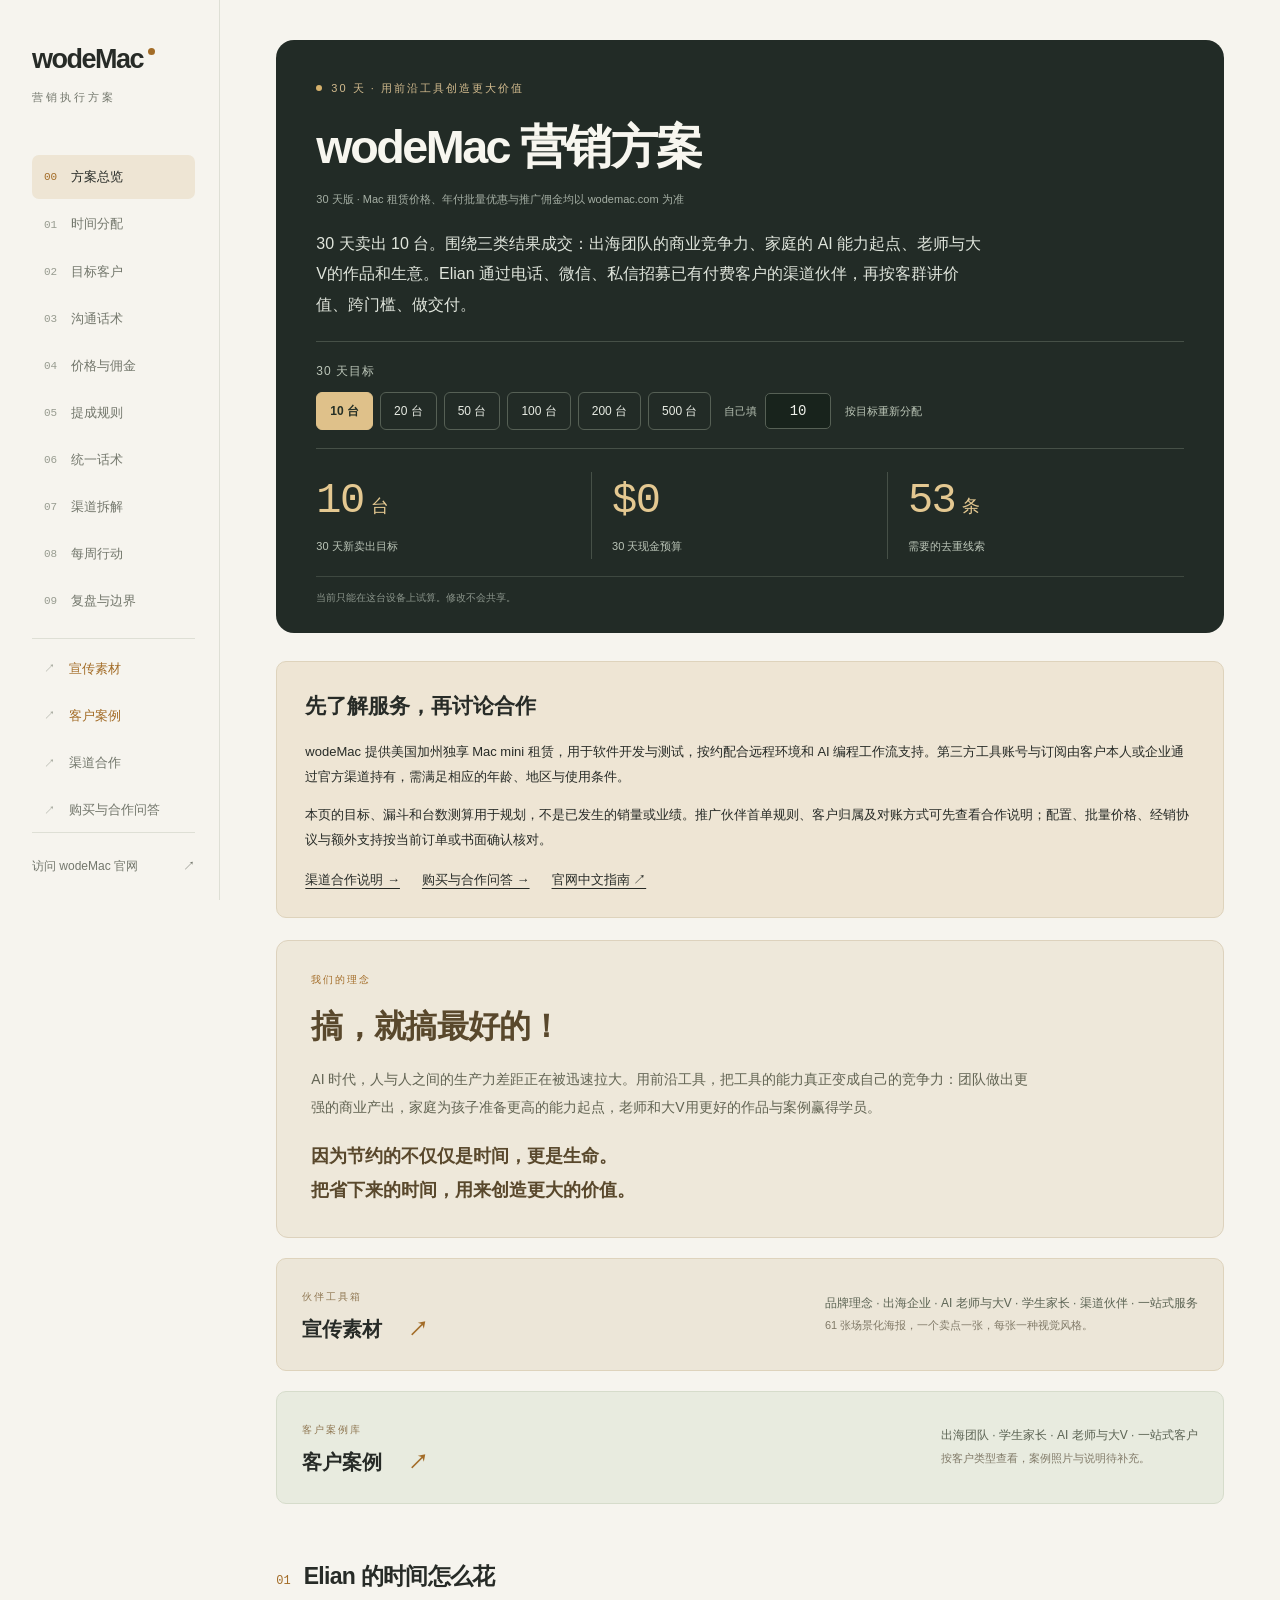
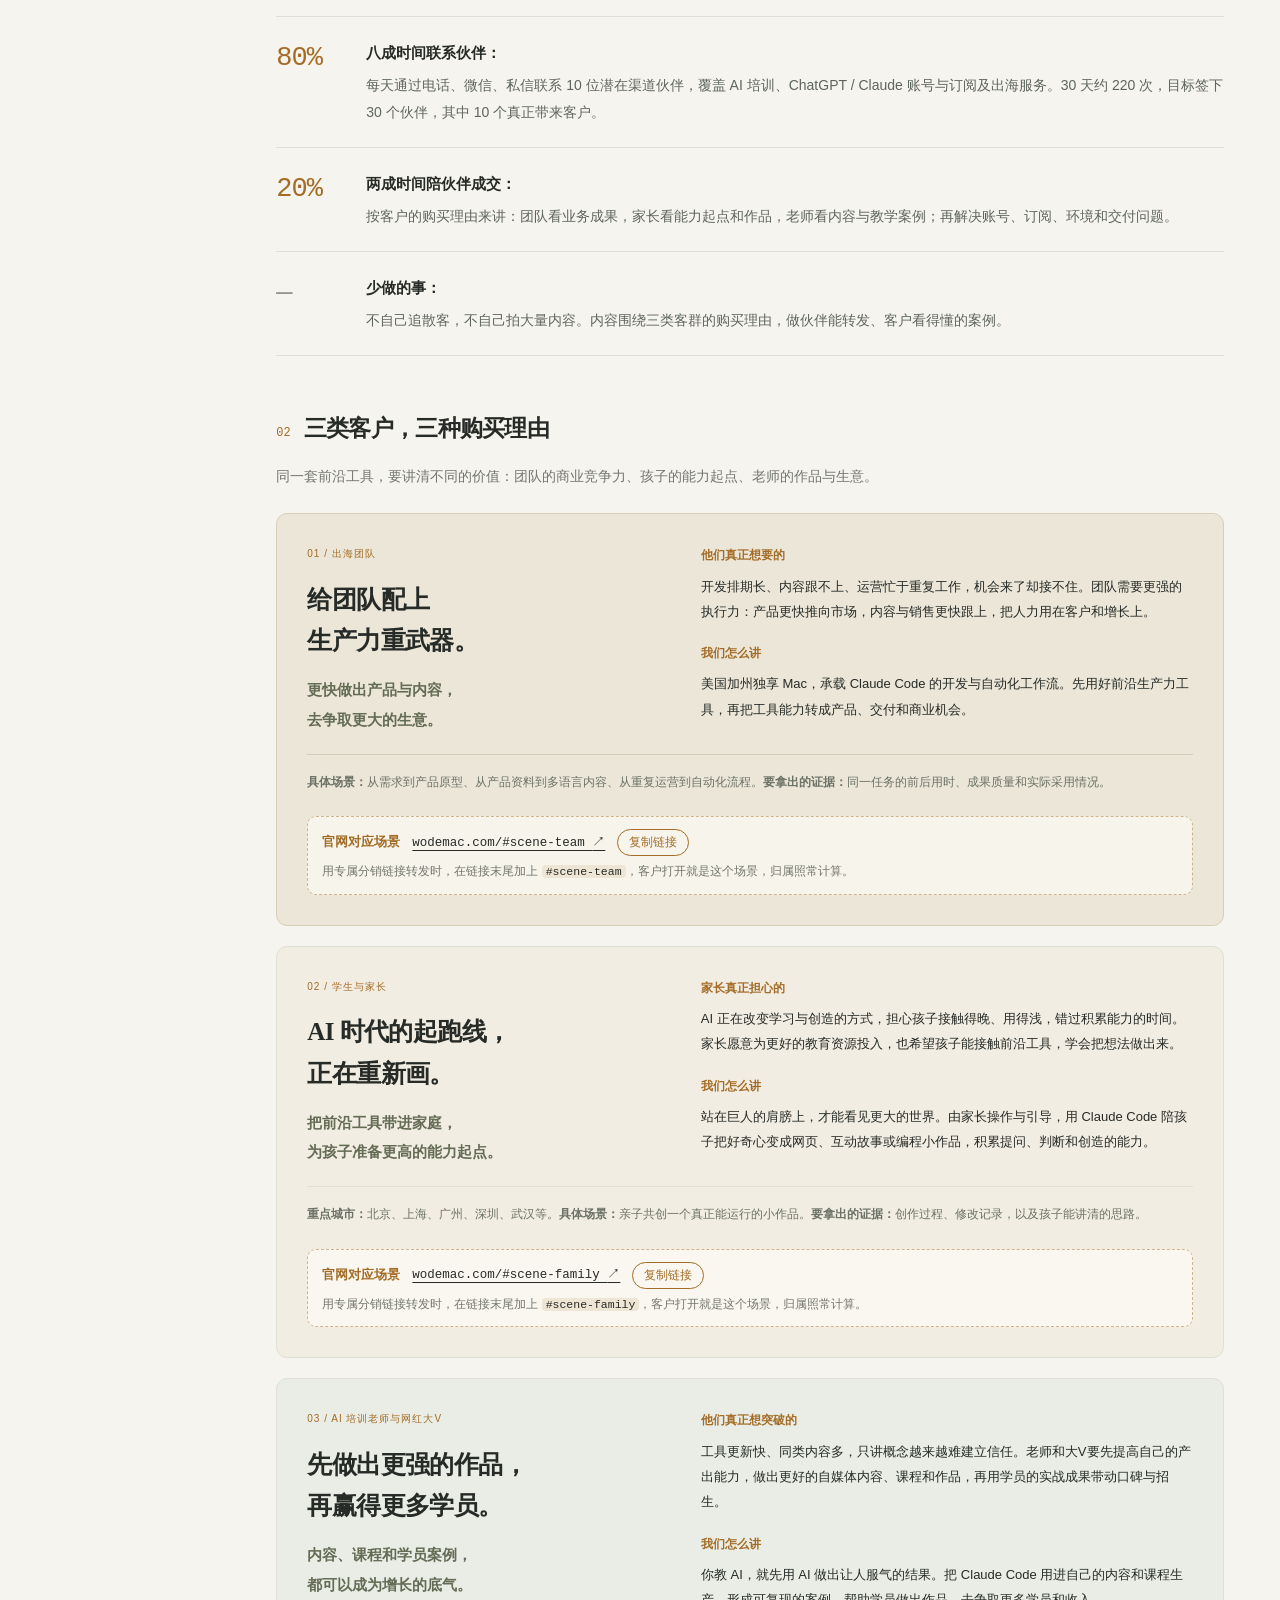
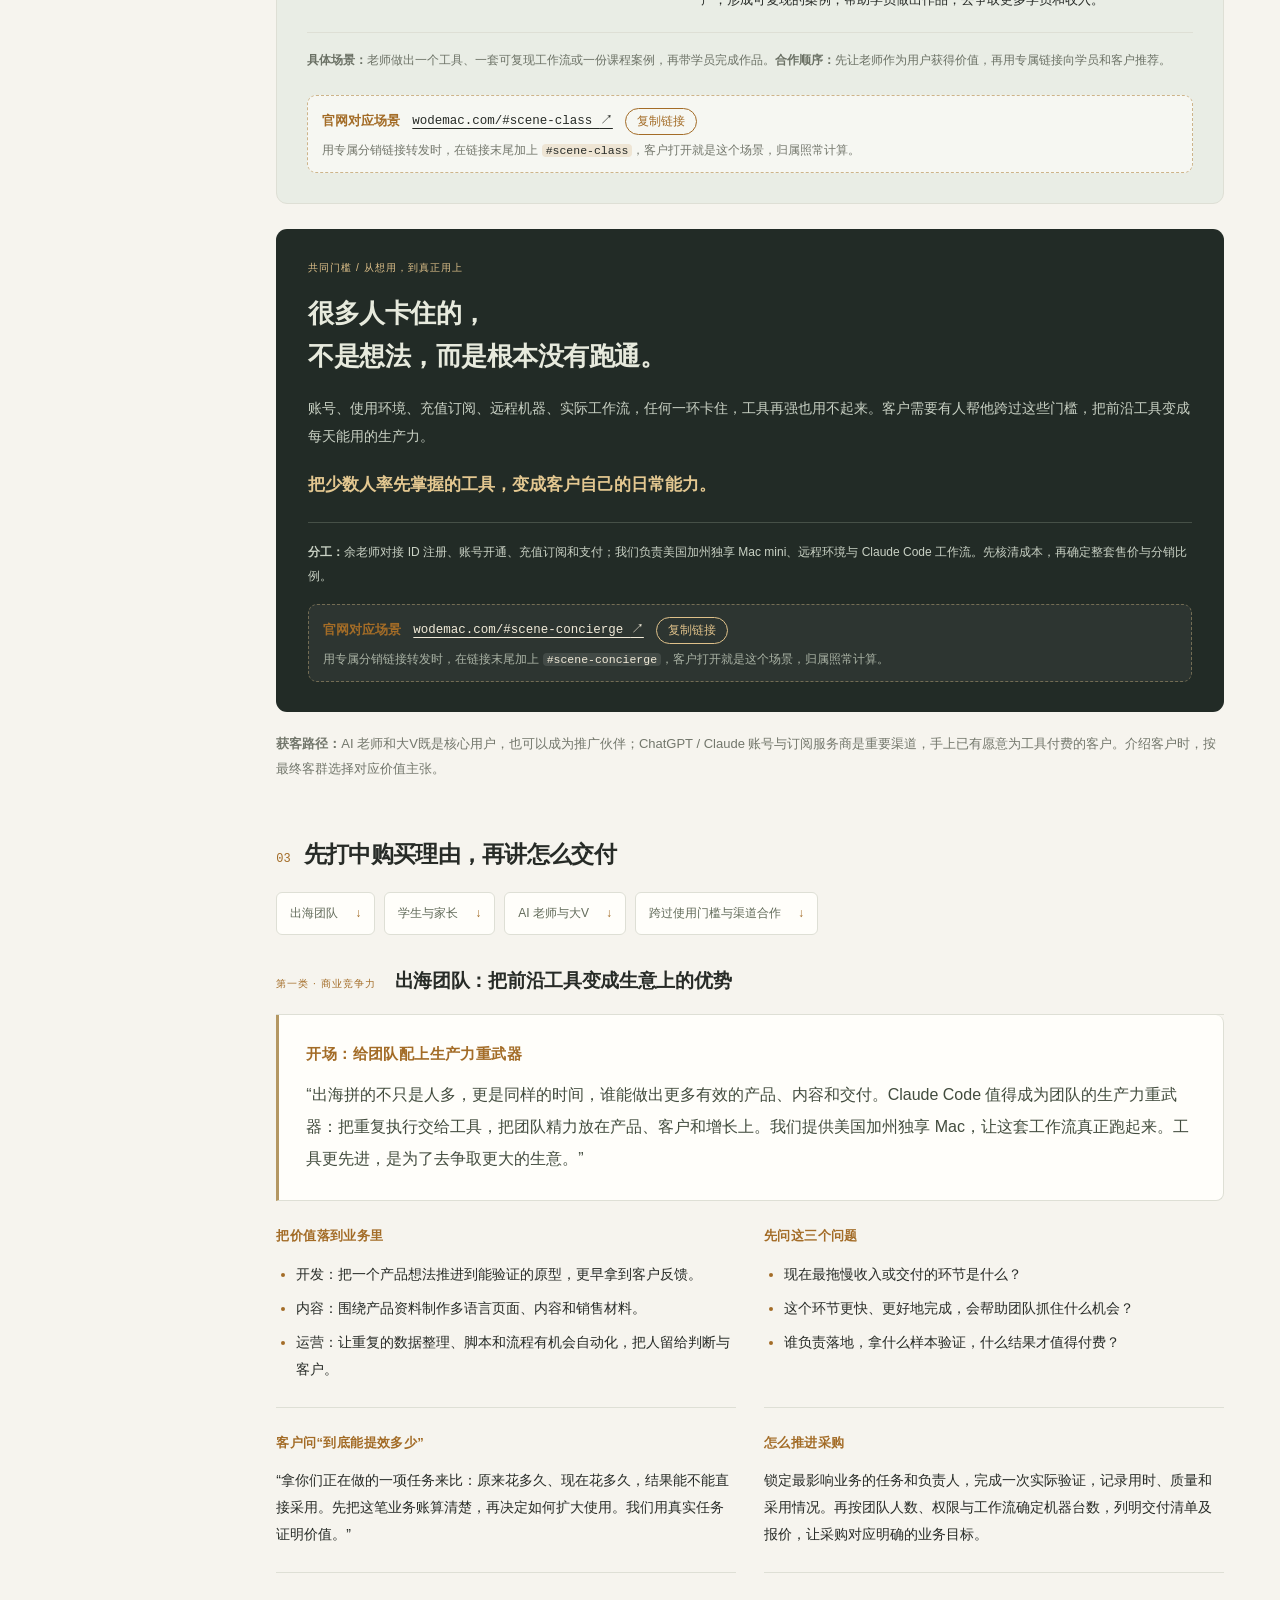
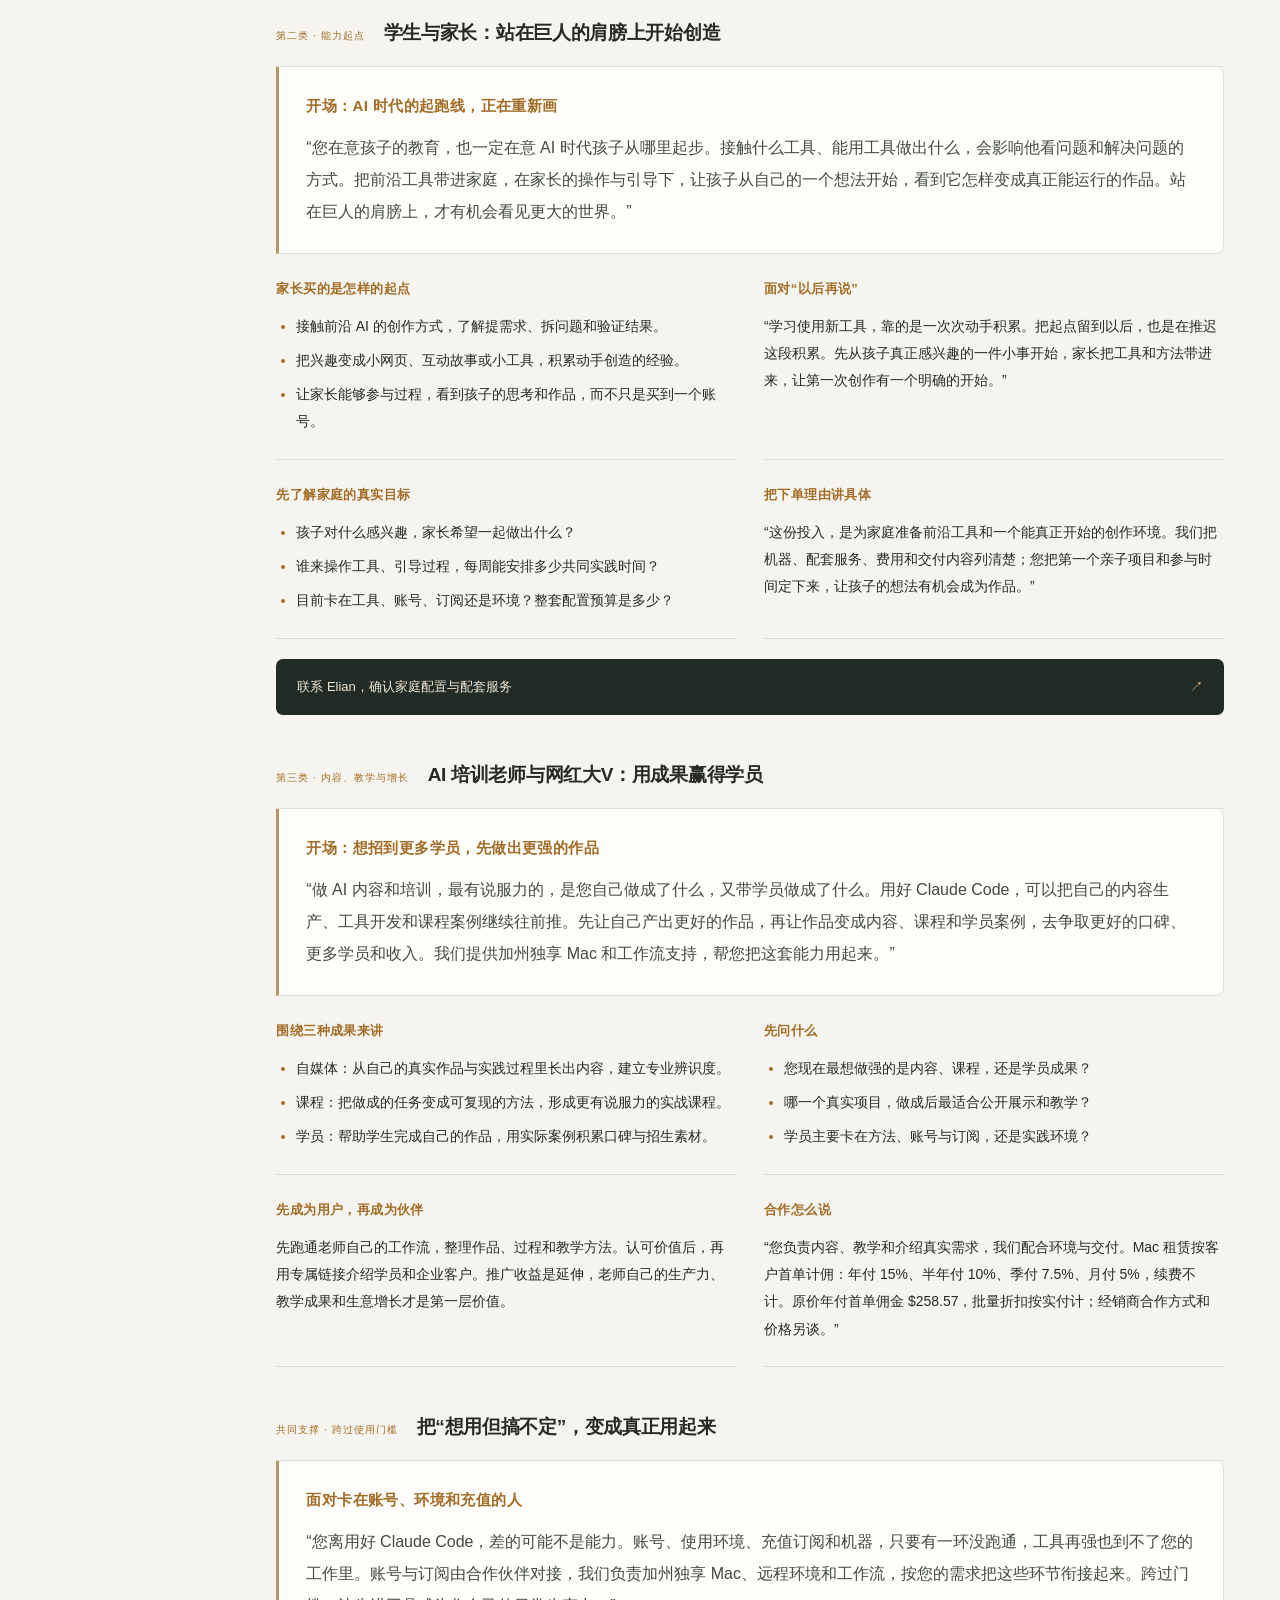
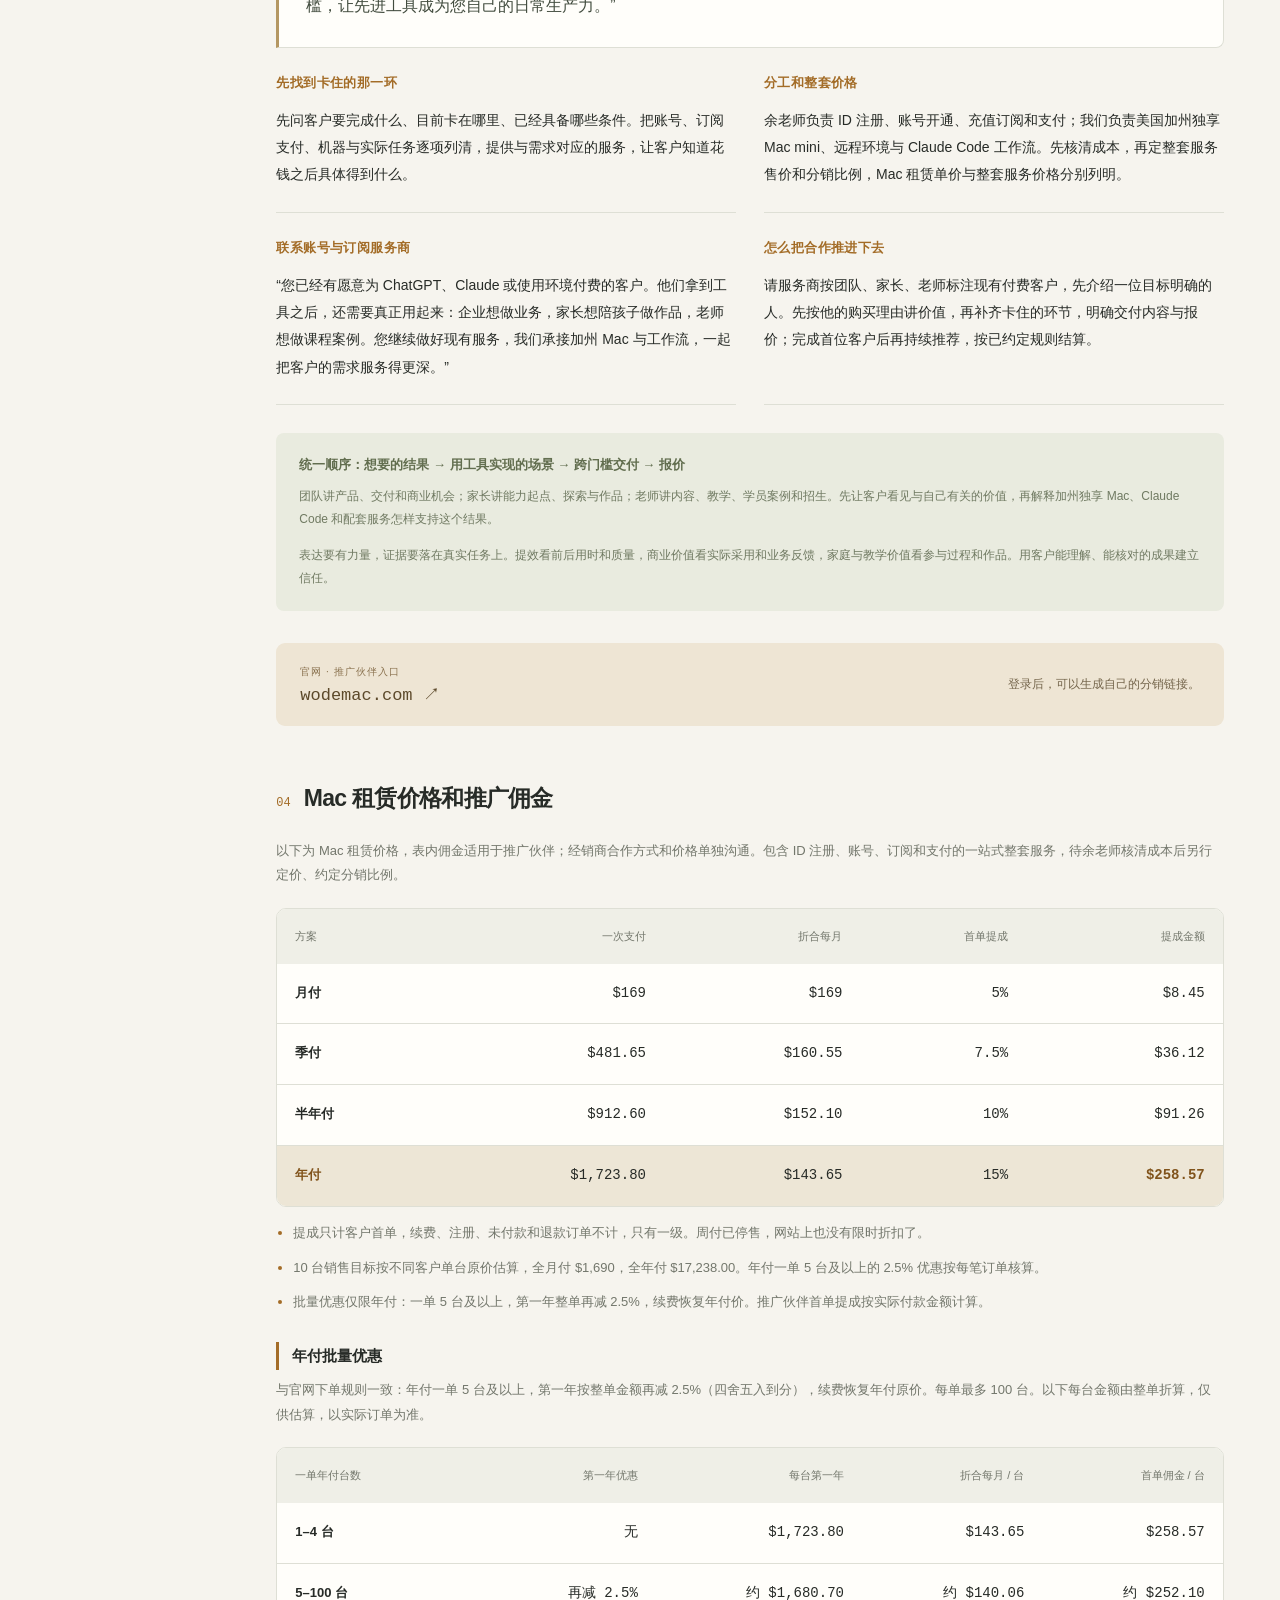
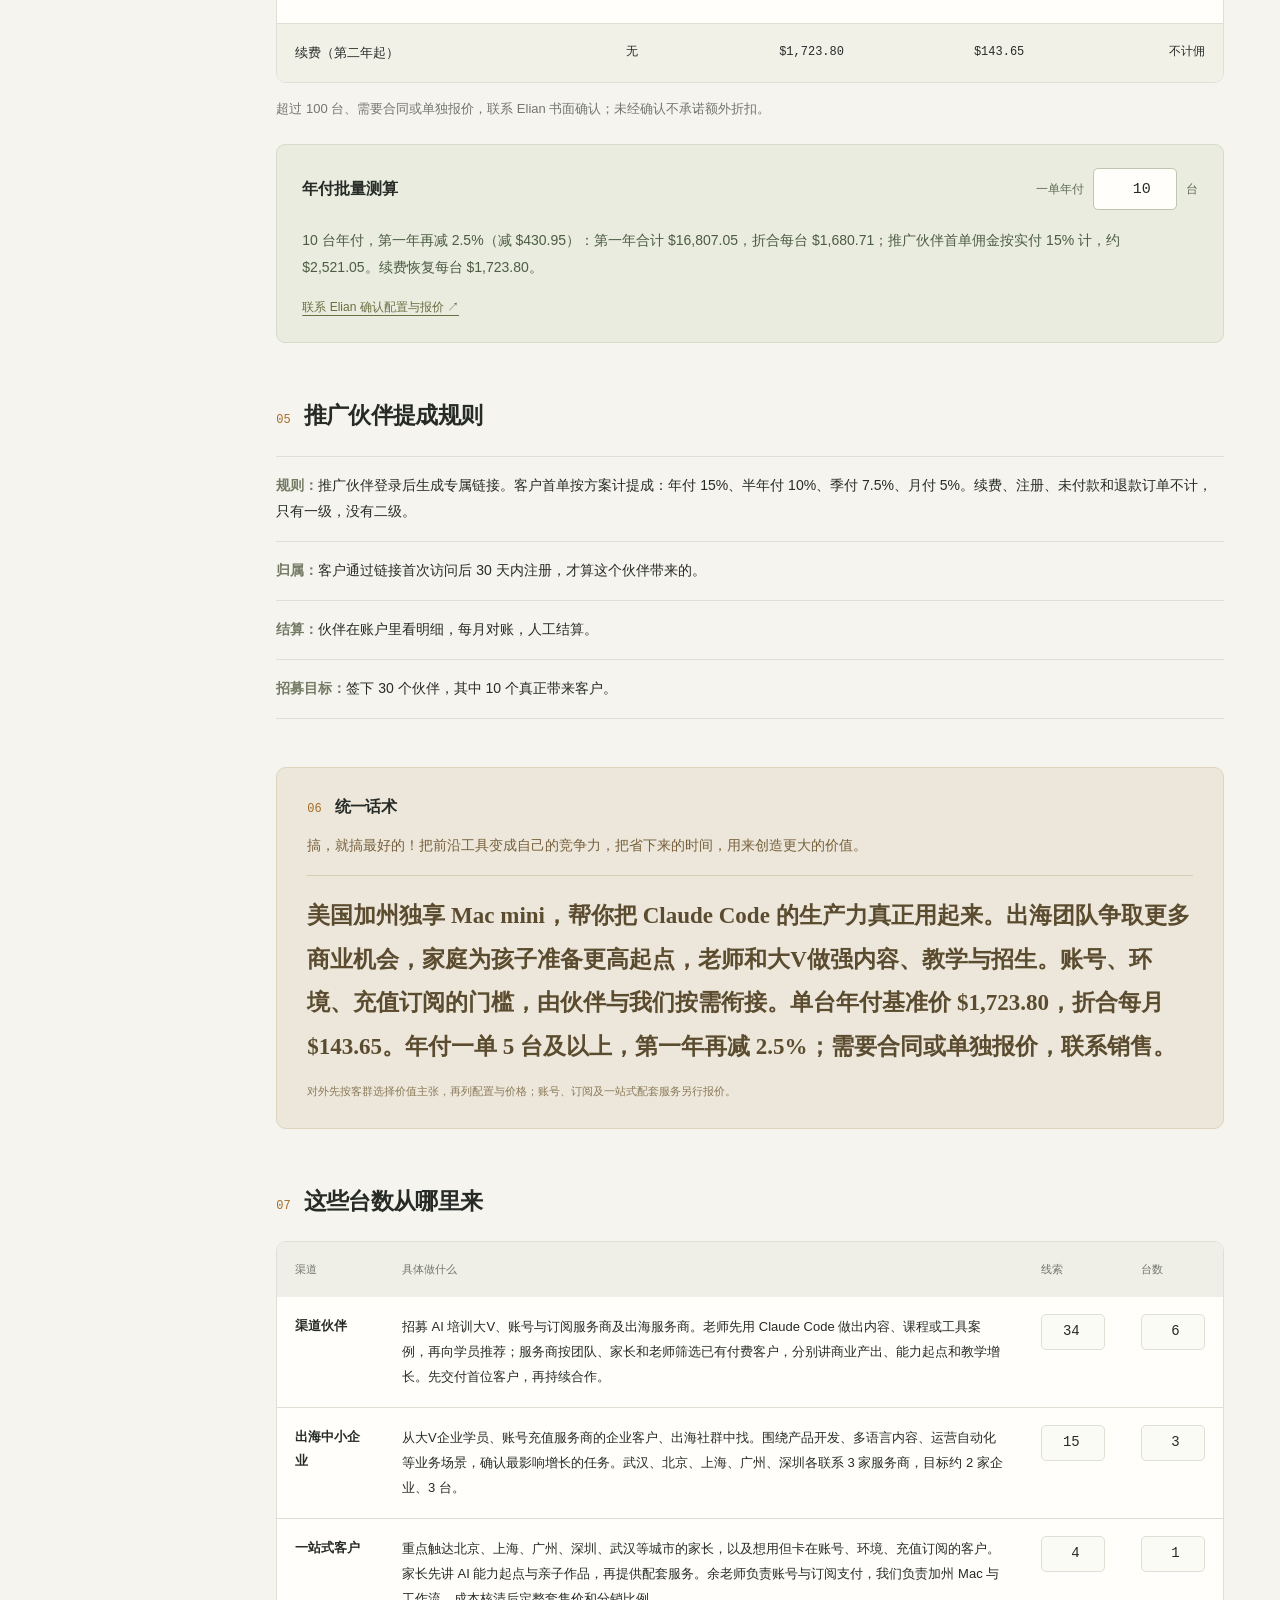
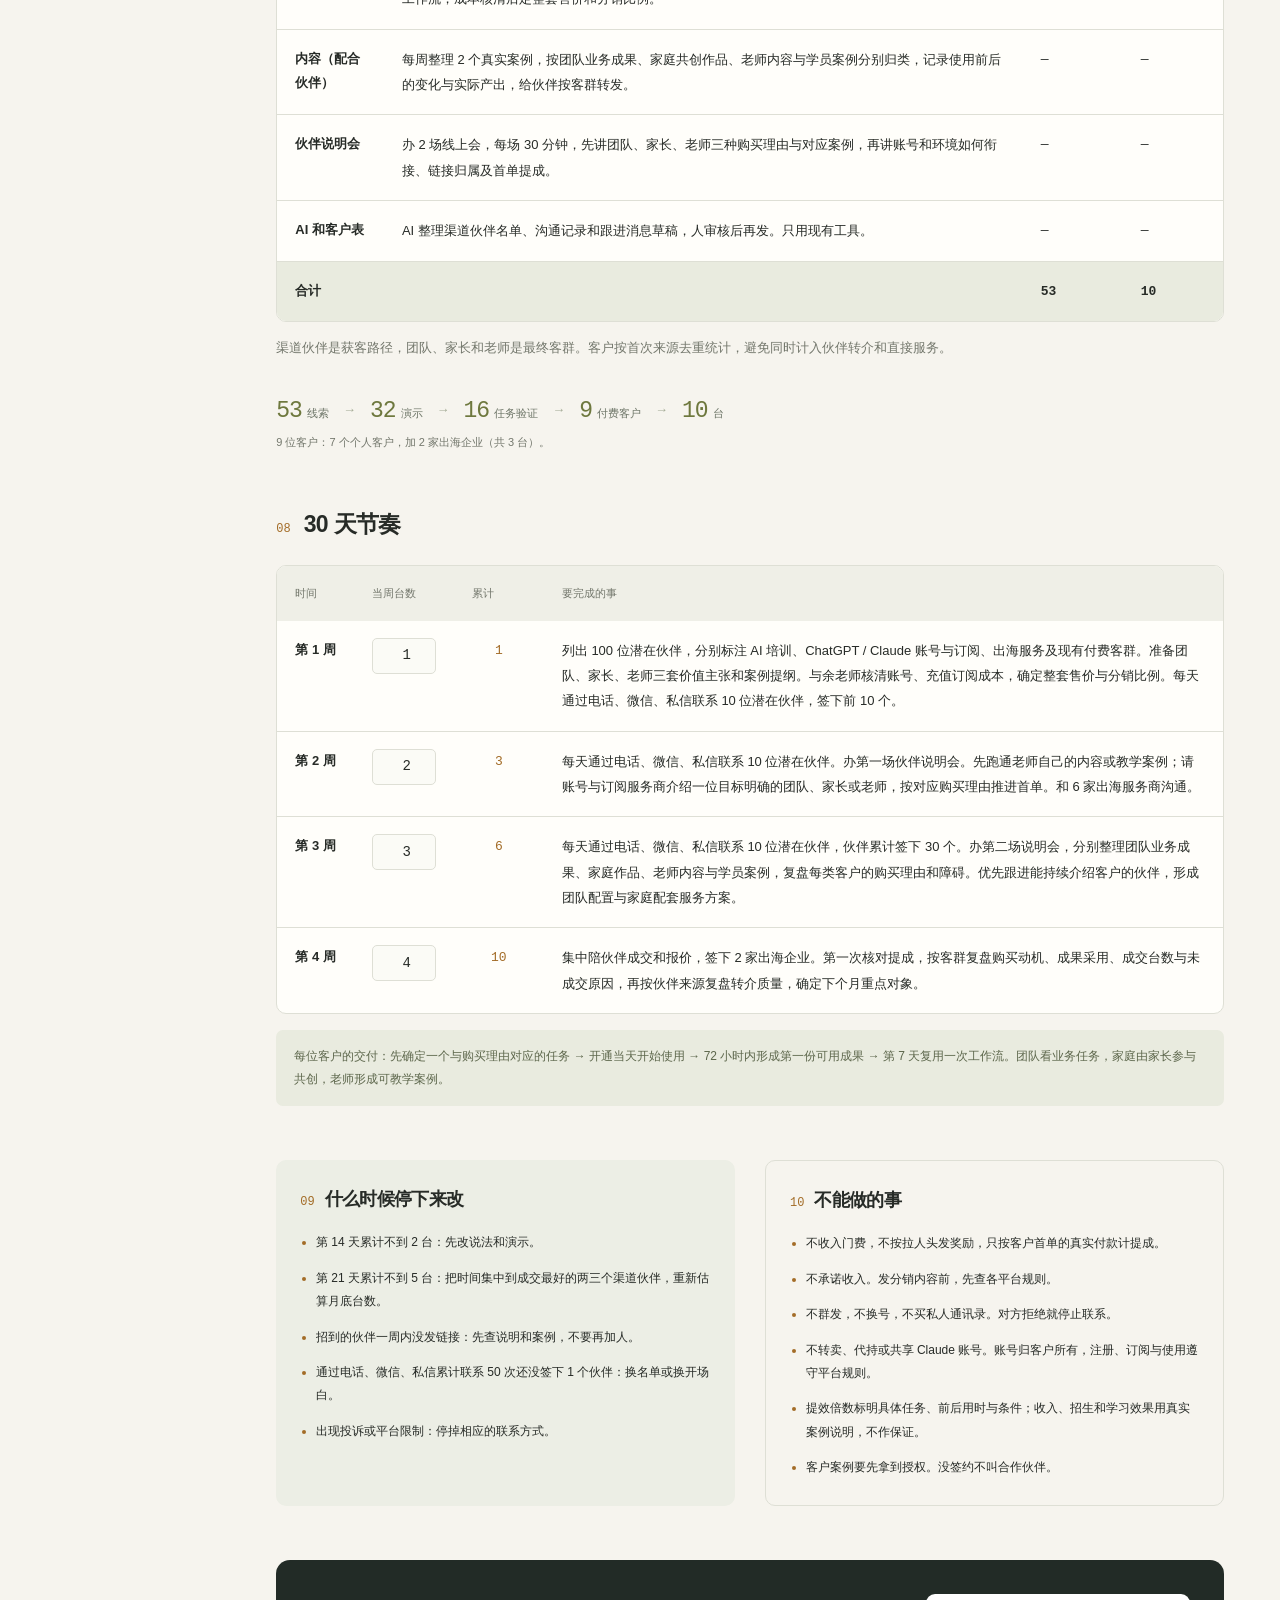
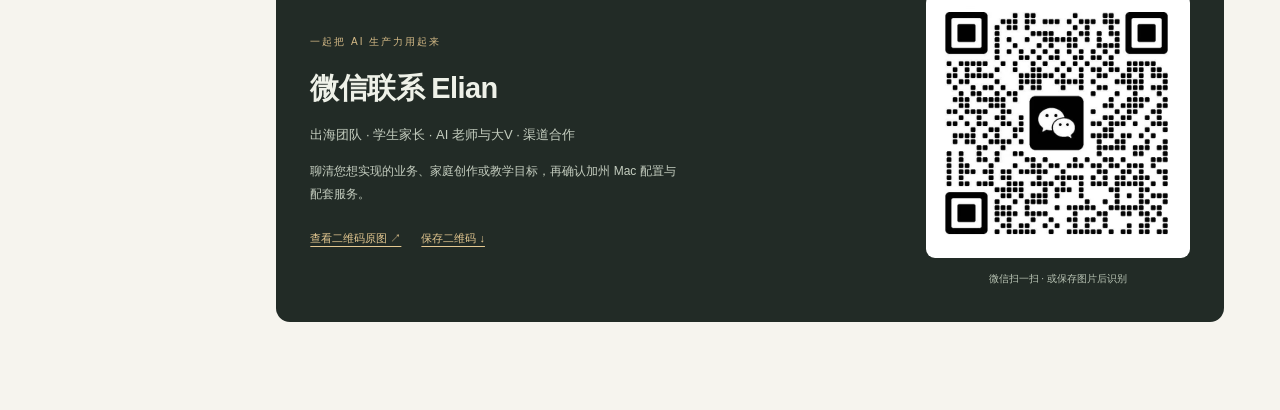
==== index.html @ dbbc0017 "Add nine 1:2 play-to-explore parent posters (#14) * Add nine 1:2 play-to-explore parent posters with" ====
<!DOCTYPE html>
<html lang="zh-CN">
<head><meta charset="utf-8">
<meta name="viewport" content="width=device-width,initial-scale=1,viewport-fit=cover">
<meta name="theme-color" content="#f6f4ee">
<link rel="stylesheet" href="styles.css">
<title>Mac mini 租赁渠道合作与营销方案 | wodeMac</title>
<meta name="description" content="wodeMac 美国加州独享 Mac mini 租赁的渠道合作与营销资料。了解远程开发与测试用途、客户适用条件、首单推广规则、宣传素材和购买合作问答。">
<meta name="robots" content="index,follow,max-image-preview:large">
<link rel="canonical" href="https://wodemac.vilesaint.com/">
<meta property="og:type" content="website">
<meta property="og:locale" content="zh_CN">
<meta property="og:site_name" content="wodeMac">
<meta property="og:title" content="Mac mini 租赁渠道合作与营销方案 | wodeMac">
<meta property="og:description" content="wodeMac 美国加州独享 Mac mini 租赁的渠道合作与营销资料。了解远程开发与测试用途、客户适用条件、首单推广规则、宣传素材和购买合作问答。">
<meta property="og:url" content="https://wodemac.vilesaint.com/">
<meta property="og:image" content="https://wodemac.com/assets/wodemac-og.jpg">
<meta name="twitter:card" content="summary_large_image">
<link rel="stylesheet" href="seo.css">
<script id="wodemac-seo-schema" type="application/ld+json">{"@context":"https://schema.org","@graph":[{"@type":"Organization","@id":"https://wodemac.com/#organization","name":"wodeMac","url":"https://wodemac.com/"},{"@type":"WebSite","@id":"https://wodemac.vilesaint.com/#website","name":"wodeMac 服务与渠道合作资料","url":"https://wodemac.vilesaint.com/","inLanguage":"zh-CN","publisher":{"@id":"https://wodemac.com/#organization"}},{"@type":"WebPage","@id":"https://wodemac.vilesaint.com/#webpage","url":"https://wodemac.vilesaint.com/","name":"Mac mini 租赁渠道合作与营销方案 | wodeMac","description":"wodeMac 美国加州独享 Mac mini 租赁的渠道合作与营销资料。了解远程开发与测试用途、客户适用条件、首单推广规则、宣传素材和购买合作问答。","inLanguage":"zh-CN","isPartOf":{"@id":"https://wodemac.vilesaint.com/#website"},"about":{"@id":"https://wodemac.com/#organization"}}]}</script>
</head>
<body>
<a class="skip-link" href="#plan">跳到方案正文</a>
<aside class="sidebar" aria-label="方案目录">
  <a class="wordmark" href="#overview" aria-label="wodeMac 营销方案首页">wodeMac<span class="brand-dot" aria-hidden="true"></span></a>
  <p class="sidebar-caption">营销执行方案</p>
  <nav class="chapter-nav" aria-label="章节导航">
    <a class="current" href="#overview" aria-current="location"><span>00</span>方案总览</a>
    <a href="#execution"><span>01</span>时间分配</a>
    <a href="#customers"><span>02</span>目标客户</a>
    <a href="#conversation"><span>03</span>沟通话术</a>
    <a href="#pricing"><span>04</span>价格与佣金</a>
    <a href="#commission"><span>05</span>提成规则</a>
    <a href="#quote"><span>06</span>统一话术</a>
    <a href="#channels"><span>07</span>渠道拆解</a>
    <a href="#timeline"><span>08</span>每周行动</a>
    <a href="#review"><span>09</span>复盘与边界</a>
    <a class="materials-nav" href="materials.html"><span>↗</span>宣传素材</a>
    <a class="cases-nav" href="cases.html"><span>↗</span>客户案例</a>
  <a href="partners.html"><span>↗</span>渠道合作</a><a href="faq.html"><span>↗</span>购买与合作问答</a>
  </nav>
  <a class="official-link" href="https://wodemac.com/" target="_blank" rel="noopener">访问 wodeMac 官网 <span aria-hidden="true">↗</span></a>
</aside>
<main id="plan">
  <header class="hero" id="overview" data-chapter>
    <div class="hero-kicker"><span class="status-dot" aria-hidden="true"></span>30 天 · 用前沿工具创造更大价值</div>
    <h1>wodeMac <span>营销方案</span></h1>
    <p class="meta">30 天版 · Mac 租赁价格、年付批量优惠与推广佣金均以 wodemac.com 为准</p>
    <p class="lead" id="plan-lead"></p>
    <div class="presets target"><span class="target-label">30 天目标</span><button type="button" class="btn" data-target="10">10 台</button><button type="button" class="btn" data-target="20">20 台</button><button type="button" class="btn" data-target="50">50 台</button><button type="button" class="btn" data-target="100">100 台</button><button type="button" class="btn" data-target="200">200 台</button><button type="button" class="btn" data-target="500">500 台</button><label class="target-custom">自己填<input class="mini" id="plan-target" type="number" min="1" max="10000" step="1" inputmode="numeric"></label><button type="button" class="btn" id="plan-reset">按目标重新分配</button></div>
    <div class="goal">
      <div><b id="g-units"></b><span>30 天新卖出目标</span></div>
      <div><b>$0</b><span>30 天现金预算</span></div>
      <div><b id="g-leads"></b><span>需要的去重线索</span></div>
    </div>
    <p class="meta save-state" id="plan-status" aria-live="polite"></p>
  </header>

  <!-- service-facts:start --><section class="seo-facts" aria-labelledby="service-facts-title"><h2 id="service-facts-title">先了解服务，再讨论合作</h2><p>wodeMac 提供美国加州独享 Mac mini 租赁，用于软件开发与测试，按约配合远程环境和 AI 编程工作流支持。第三方工具账号与订阅由客户本人或企业通过官方渠道持有，需满足相应的年龄、地区与使用条件。</p><p>本页的目标、漏斗和台数测算用于规划，不是已发生的销量或业绩。推广伙伴首单规则、客户归属及对账方式可先查看合作说明；配置、批量价格、经销协议与额外支持按当前订单或书面确认核对。</p><nav aria-label="服务与合作资料"><a href="partners.html">渠道合作说明 →</a><a href="faq.html">购买与合作问答 →</a><a href="https://wodemac.com/guides/">官网中文指南 ↗</a></nav></section><!-- service-facts:end -->

  <section class="belief" id="belief" aria-labelledby="belief-title">
    <p class="belief-kicker">我们的理念</p>
    <h2 id="belief-title">搞，就搞最好的！</h2>
    <p>AI 时代，人与人之间的生产力差距正在被迅速拉大。用前沿工具，把工具的能力真正变成自己的竞争力：团队做出更强的商业产出，家庭为孩子准备更高的能力起点，老师和大V用更好的作品与案例赢得学员。</p>
    <p class="belief-emphasis">因为节约的不仅仅是时间，更是生命。<br>把省下来的时间，用来创造更大的价值。</p>
  </section>

  <a class="materials-entry" href="materials.html">
    <div><span class="entry-label">伙伴工具箱</span><h2>宣传素材 <span aria-hidden="true">↗</span></h2></div>
    <p>品牌理念 · 出海企业 · AI 老师与大V · 学生家长 · 渠道伙伴 · 一站式服务<br><span>61 张场景化海报，一个卖点一张，每张一种视觉风格。</span></p>
  </a>


  <a class="materials-entry cases-entry" href="cases.html">
    <div><span class="entry-label">客户案例库</span><h2>客户案例 <span aria-hidden="true">↗</span></h2></div>
    <p>出海团队 · 学生家长 · AI 老师与大V · 一站式客户<br><span>按客户类型查看，案例照片与说明待补充。</span></p>
  </a>

  <section class="plan-section" id="execution" data-chapter>
    <h2><span class="section-no" aria-hidden="true">01</span>Elian 的时间怎么花</h2>
    <ul class="steps">
      <li id="time-calls"></li>
      <li><b>两成时间陪伙伴成交：</b>按客户的购买理由来讲：团队看业务成果，家长看能力起点和作品，老师看内容与教学案例；再解决账号、订阅、环境和交付问题。</li>
      <li><b>少做的事：</b>不自己追散客，不自己拍大量内容。内容围绕三类客群的购买理由，做伙伴能转发、客户看得懂的案例。</li>
    </ul>
  </section>

  <section class="plan-section" id="customers" data-chapter>
    <h2><span class="section-no" aria-hidden="true">02</span>三类客户，三种购买理由</h2>
    <p class="section-intro">同一套前沿工具，要讲清不同的价值：团队的商业竞争力、孩子的能力起点、老师的作品与生意。</p>
    <ol class="segs value-segments">
      <li>
        <div><p class="segment-kicker">01 / 出海团队</p><h3>给团队配上<br>生产力重武器。</h3><p class="segment-promise">更快做出产品与内容，<br>去争取更大的生意。</p></div>
        <div class="segment-body"><h4>他们真正想要的</h4><p>开发排期长、内容跟不上、运营忙于重复工作，机会来了却接不住。团队需要更强的执行力：产品更快推向市场，内容与销售更快跟上，把人力用在客户和增长上。</p><h4>我们怎么讲</h4><p>美国加州独享 Mac，承载 Claude Code 的开发与自动化工作流。先用好前沿生产力工具，再把工具能力转成产品、交付和商业机会。</p></div>
        <p class="note"><b>具体场景：</b>从需求到产品原型、从产品资料到多语言内容、从重复运营到自动化流程。<b>要拿出的证据：</b>同一任务的前后用时、成果质量和实际采用情况。</p><div class="scene-link"><span class="scene-link-label">官网对应场景</span><a href="https://wodemac.com/#scene-team" target="_blank" rel="noopener">wodemac.com/#scene-team <span aria-hidden="true">↗</span></a><button type="button" class="copy-link" data-copy="https://wodemac.com/#scene-team">复制链接</button><small>用专属分销链接转发时，在链接末尾加上 <code>#scene-team</code>，客户打开就是这个场景，归属照常计算。</small></div>
      </li>
      <li>
        <div><p class="segment-kicker">02 / 学生与家长</p><h3>AI 时代的起跑线，<br>正在重新画。</h3><p class="segment-promise">把前沿工具带进家庭，<br>为孩子准备更高的能力起点。</p></div>
        <div class="segment-body"><h4>家长真正担心的</h4><p>AI 正在改变学习与创造的方式，担心孩子接触得晚、用得浅，错过积累能力的时间。家长愿意为更好的教育资源投入，也希望孩子能接触前沿工具，学会把想法做出来。</p><h4>我们怎么讲</h4><p>站在巨人的肩膀上，才能看见更大的世界。由家长操作与引导，用 Claude Code 陪孩子把好奇心变成网页、互动故事或编程小作品，积累提问、判断和创造的能力。</p></div>
        <p class="note"><b>重点城市：</b>北京、上海、广州、深圳、武汉等。<b>具体场景：</b>亲子共创一个真正能运行的小作品。<b>要拿出的证据：</b>创作过程、修改记录，以及孩子能讲清的思路。</p><div class="scene-link"><span class="scene-link-label">官网对应场景</span><a href="https://wodemac.com/#scene-family" target="_blank" rel="noopener">wodemac.com/#scene-family <span aria-hidden="true">↗</span></a><button type="button" class="copy-link" data-copy="https://wodemac.com/#scene-family">复制链接</button><small>用专属分销链接转发时，在链接末尾加上 <code>#scene-family</code>，客户打开就是这个场景，归属照常计算。</small></div>
      </li>
      <li>
        <div><p class="segment-kicker">03 / AI 培训老师与网红大V</p><h3>先做出更强的作品，<br>再赢得更多学员。</h3><p class="segment-promise">内容、课程和学员案例，<br>都可以成为增长的底气。</p></div>
        <div class="segment-body"><h4>他们真正想突破的</h4><p>工具更新快、同类内容多，只讲概念越来越难建立信任。老师和大V要先提高自己的产出能力，做出更好的自媒体内容、课程和作品，再用学员的实战成果带动口碑与招生。</p><h4>我们怎么讲</h4><p>你教 AI，就先用 AI 做出让人服气的结果。把 Claude Code 用进自己的内容和课程生产，形成可复现的案例，帮助学员做出作品，去争取更多学员和收入。</p></div>
        <p class="note"><b>具体场景：</b>老师做出一个工具、一套可复现工作流或一份课程案例，再带学员完成作品。<b>合作顺序：</b>先让老师作为用户获得价值，再用专属链接向学员和客户推荐。</p><div class="scene-link"><span class="scene-link-label">官网对应场景</span><a href="https://wodemac.com/#scene-class" target="_blank" rel="noopener">wodemac.com/#scene-class <span aria-hidden="true">↗</span></a><button type="button" class="copy-link" data-copy="https://wodemac.com/#scene-class">复制链接</button><small>用专属分销链接转发时，在链接末尾加上 <code>#scene-class</code>，客户打开就是这个场景，归属照常计算。</small></div>
      </li>
    </ol>
    <div class="access-value" id="access-value">
      <p class="segment-kicker">共同门槛 / 从想用，到真正用上</p>
      <h3>很多人卡住的，<br>不是想法，而是根本没有跑通。</h3>
      <p>账号、使用环境、充值订阅、远程机器、实际工作流，任何一环卡住，工具再强也用不起来。客户需要有人帮他跨过这些门槛，把前沿工具变成每天能用的生产力。</p>
      <p class="access-promise">把少数人率先掌握的工具，变成客户自己的日常能力。</p>
      <p class="note"><b>分工：</b>余老师对接 ID 注册、账号开通、充值订阅和支付；我们负责美国加州独享 Mac mini、远程环境与 Claude Code 工作流。先核清成本，再确定整套售价与分销比例。</p><div class="scene-link"><span class="scene-link-label">官网对应场景</span><a href="https://wodemac.com/#scene-concierge" target="_blank" rel="noopener">wodemac.com/#scene-concierge <span aria-hidden="true">↗</span></a><button type="button" class="copy-link" data-copy="https://wodemac.com/#scene-concierge">复制链接</button><small>用专属分销链接转发时，在链接末尾加上 <code>#scene-concierge</code>，客户打开就是这个场景，归属照常计算。</small></div>
    </div>
    <p class="note"><b>获客路径：</b>AI 老师和大V既是核心用户，也可以成为推广伙伴；ChatGPT / Claude 账号与订阅服务商是重要渠道，手上已有愿意为工具付费的客户。介绍客户时，按最终客群选择对应价值主张。</p>
  </section>

  <section class="plan-section" id="conversation" data-chapter>
    <h2><span class="section-no" aria-hidden="true">03</span>先打中购买理由，再讲怎么交付</h2>
    <nav class="audience-jumps" aria-label="按客户群查看话术">
      <a href="#pitch-business">出海团队 <span aria-hidden="true">↓</span></a>
      <a href="#pitch-parents">学生与家长 <span aria-hidden="true">↓</span></a>
      <a href="#pitch-partners">AI 老师与大V <span aria-hidden="true">↓</span></a>
      <a href="#pitch-service">跨过使用门槛与渠道合作 <span aria-hidden="true">↓</span></a>
    </nav>

    <article class="script-group" id="pitch-business">
      <div class="script-group-heading"><p>第一类 · 商业竞争力</p><h3>出海团队：把前沿工具变成生意上的优势</h3></div>
      <div class="script">
        <div><h4>开场：给团队配上生产力重武器</h4><p>“出海拼的不只是人多，更是同样的时间，谁能做出更多有效的产品、内容和交付。Claude Code 值得成为团队的生产力重武器：把重复执行交给工具，把团队精力放在产品、客户和增长上。我们提供美国加州独享 Mac，让这套工作流真正跑起来。工具更先进，是为了去争取更大的生意。”</p></div>
        <div><h4>把价值落到业务里</h4><ul><li>开发：把一个产品想法推进到能验证的原型，更早拿到客户反馈。</li><li>内容：围绕产品资料制作多语言页面、内容和销售材料。</li><li>运营：让重复的数据整理、脚本和流程有机会自动化，把人留给判断与客户。</li></ul></div>
        <div><h4>先问这三个问题</h4><ul><li>现在最拖慢收入或交付的环节是什么？</li><li>这个环节更快、更好地完成，会帮助团队抓住什么机会？</li><li>谁负责落地，拿什么样本验证，什么结果才值得付费？</li></ul></div>
        <div><h4>客户问“到底能提效多少”</h4><p>“拿你们正在做的一项任务来比：原来花多久、现在花多久，结果能不能直接采用。先把这笔业务账算清楚，再决定如何扩大使用。我们用真实任务证明价值。”</p></div>
        <div><h4>怎么推进采购</h4><p>锁定最影响业务的任务和负责人，完成一次实际验证，记录用时、质量和采用情况。再按团队人数、权限与工作流确定机器台数，列明交付清单及报价，让采购对应明确的业务目标。</p></div>
      </div>
    </article>

    <article class="script-group" id="pitch-parents">
      <div class="script-group-heading"><p>第二类 · 能力起点</p><h3>学生与家长：站在巨人的肩膀上开始创造</h3></div>
      <div class="script">
        <div><h4>开场：AI 时代的起跑线，正在重新画</h4><p>“您在意孩子的教育，也一定在意 AI 时代孩子从哪里起步。接触什么工具、能用工具做出什么，会影响他看问题和解决问题的方式。把前沿工具带进家庭，在家长的操作与引导下，让孩子从自己的一个想法开始，看到它怎样变成真正能运行的作品。站在巨人的肩膀上，才有机会看见更大的世界。”</p></div>
        <div><h4>家长买的是怎样的起点</h4><ul><li>接触前沿 AI 的创作方式，了解提需求、拆问题和验证结果。</li><li>把兴趣变成小网页、互动故事或小工具，积累动手创造的经验。</li><li>让家长能够参与过程，看到孩子的思考和作品，而不只是买到一个账号。</li></ul></div>
        <div><h4>面对“以后再说”</h4><p>“学习使用新工具，靠的是一次次动手积累。把起点留到以后，也是在推迟这段积累。先从孩子真正感兴趣的一件小事开始，家长把工具和方法带进来，让第一次创作有一个明确的开始。”</p></div>
        <div><h4>先了解家庭的真实目标</h4><ul><li>孩子对什么感兴趣，家长希望一起做出什么？</li><li>谁来操作工具、引导过程，每周能安排多少共同实践时间？</li><li>目前卡在工具、账号、订阅还是环境？整套配置预算是多少？</li></ul></div>
        <div><h4>把下单理由讲具体</h4><p>“这份投入，是为家庭准备前沿工具和一个能真正开始的创作环境。我们把机器、配套服务、费用和交付内容列清楚；您把第一个亲子项目和参与时间定下来，让孩子的想法有机会成为作品。”</p></div>
      </div>
      <a class="parent-contact" href="#contact">联系 Elian，确认家庭配置与配套服务 <span aria-hidden="true">↗</span></a>
    </article>

    <article class="script-group" id="pitch-partners">
      <div class="script-group-heading"><p>第三类 · 内容、教学与增长</p><h3>AI 培训老师与网红大V：用成果赢得学员</h3></div>
      <div class="script">
        <div><h4>开场：想招到更多学员，先做出更强的作品</h4><p>“做 AI 内容和培训，最有说服力的，是您自己做成了什么，又带学员做成了什么。用好 Claude Code，可以把自己的内容生产、工具开发和课程案例继续往前推。先让自己产出更好的作品，再让作品变成内容、课程和学员案例，去争取更好的口碑、更多学员和收入。我们提供加州独享 Mac 和工作流支持，帮您把这套能力用起来。”</p></div>
        <div><h4>围绕三种成果来讲</h4><ul><li>自媒体：从自己的真实作品与实践过程里长出内容，建立专业辨识度。</li><li>课程：把做成的任务变成可复现的方法，形成更有说服力的实战课程。</li><li>学员：帮助学生完成自己的作品，用实际案例积累口碑与招生素材。</li></ul></div>
        <div><h4>先问什么</h4><ul><li>您现在最想做强的是内容、课程，还是学员成果？</li><li>哪一个真实项目，做成后最适合公开展示和教学？</li><li>学员主要卡在方法、账号与订阅，还是实践环境？</li></ul></div>
        <div><h4>先成为用户，再成为伙伴</h4><p>先跑通老师自己的工作流，整理作品、过程和教学方法。认可价值后，再用专属链接介绍学员和企业客户。推广收益是延伸，老师自己的生产力、教学成果和生意增长才是第一层价值。</p></div>
        <div><h4>合作怎么说</h4><p>“您负责内容、教学和介绍真实需求，我们配合环境与交付。Mac 租赁按客户首单计佣：年付 15%、半年付 10%、季付 7.5%、月付 5%，续费不计。原价年付首单佣金 $258.57，批量折扣按实付计；经销商合作方式和价格另谈。”</p></div>
      </div>
    </article>

    <article class="script-group" id="pitch-service">
      <div class="script-group-heading"><p>共同支撑 · 跨过使用门槛</p><h3>把“想用但搞不定”，变成真正用起来</h3></div>
      <div class="script">
        <div><h4>面对卡在账号、环境和充值的人</h4><p>“您离用好 Claude Code，差的可能不是能力。账号、使用环境、充值订阅和机器，只要有一环没跑通，工具再强也到不了您的工作里。账号与订阅由合作伙伴对接，我们负责加州独享 Mac、远程环境和工作流，按您的需求把这些环节衔接起来。跨过门槛，让先进工具成为您自己的日常生产力。”</p></div>
        <div><h4>先找到卡住的那一环</h4><p>先问客户要完成什么、目前卡在哪里、已经具备哪些条件。把账号、订阅支付、机器与实际任务逐项列清，提供与需求对应的服务，让客户知道花钱之后具体得到什么。</p></div>
        <div><h4>分工和整套价格</h4><p>余老师负责 ID 注册、账号开通、充值订阅和支付；我们负责美国加州独享 Mac mini、远程环境与 Claude Code 工作流。先核清成本，再定整套服务售价和分销比例，Mac 租赁单价与整套服务价格分别列明。</p></div>
        <div><h4>联系账号与订阅服务商</h4><p>“您已经有愿意为 ChatGPT、Claude 或使用环境付费的客户。他们拿到工具之后，还需要真正用起来：企业想做业务，家长想陪孩子做作品，老师想做课程案例。您继续做好现有服务，我们承接加州 Mac 与工作流，一起把客户的需求服务得更深。”</p></div>
        <div><h4>怎么把合作推进下去</h4><p>请服务商按团队、家长、老师标注现有付费客户，先介绍一位目标明确的人。先按他的购买理由讲价值，再补齐卡住的环节，明确交付内容与报价；完成首位客户后再持续推荐，按已约定规则结算。</p></div>
      </div>
    </article>

    <div class="pitch-common"><h3>统一顺序：想要的结果 → 用工具实现的场景 → 跨门槛交付 → 报价</h3><p>团队讲产品、交付和商业机会；家长讲能力起点、探索与作品；老师讲内容、教学、学员案例和招生。先让客户看见与自己有关的价值，再解释加州独享 Mac、Claude Code 和配套服务怎样支持这个结果。</p><p>表达要有力量，证据要落在真实任务上。提效看前后用时和质量，商业价值看实际采用和业务反馈，家庭与教学价值看参与过程和作品。用客户能理解、能核对的成果建立信任。</p></div>
  </section>

  <section class="partner-entry" aria-label="官网与分销入口">
    <div><span>官网 · 推广伙伴入口</span><a href="https://wodemac.com/" target="_blank" rel="noopener">wodemac.com ↗</a></div>
    <p>登录后，可以生成自己的分销链接。</p>
  </section>

  <section class="plan-section" id="pricing" data-chapter>
    <h2><span class="section-no" aria-hidden="true">04</span>Mac 租赁价格和推广佣金</h2>
    <p class="note">以下为 Mac 租赁价格，表内佣金适用于推广伙伴；经销商合作方式和价格单独沟通。包含 ID 注册、账号、订阅和支付的一站式整套服务，待余老师核清成本后另行定价、约定分销比例。</p>
    <div class="table">
      <table class="prices">
        <thead><tr><th>方案</th><th>一次支付</th><th>折合每月</th><th>首单提成</th><th>提成金额</th></tr></thead>
        <tbody>
          <tr><th>月付</th><td class="num">$169</td><td class="num">$169</td><td class="num">5%</td><td class="num">$8.45</td></tr>
          <tr><th>季付</th><td class="num">$481.65</td><td class="num">$160.55</td><td class="num">7.5%</td><td class="num">$36.12</td></tr>
          <tr><th>半年付</th><td class="num">$912.60</td><td class="num">$152.10</td><td class="num">10%</td><td class="num">$91.26</td></tr>
          <tr><th>年付</th><td class="num">$1,723.80</td><td class="num">$143.65</td><td class="num">15%</td><td class="num">$258.57</td></tr>
        </tbody>
      </table>
    </div>
    <ul class="note">
      <li>提成只计客户首单，续费、注册、未付款和退款订单不计，只有一级。周付已停售，网站上也没有限时折扣了。</li>
      <li id="p-range"></li>
      <li>批量优惠仅限年付：一单 5 台及以上，第一年整单再减 2.5%，续费恢复年付价。推广伙伴首单提成按实际付款金额计算。</li>
    </ul>
    <h3 class="sub" id="annual-bulk">年付批量优惠</h3>
    <p class="note">与官网下单规则一致：年付一单 5 台及以上，第一年按整单金额再减 2.5%（四舍五入到分），续费恢复年付原价。每单最多 100 台。以下每台金额由整单折算，仅供估算，以实际订单为准。</p>
    <div class="table">
      <table class="prices bulk-prices">
        <thead><tr><th>一单年付台数</th><th>第一年优惠</th><th>每台第一年</th><th>折合每月 / 台</th><th>首单佣金 / 台</th></tr></thead>
        <tbody>
          <tr><th>1–4 台</th><td class="num">无</td><td class="num">$1,723.80</td><td class="num">$143.65</td><td class="num">$258.57</td></tr>
          <tr><th>5–100 台</th><td class="num">再减 2.5%</td><td class="num">约 $1,680.70</td><td class="num">约 $140.06</td><td class="num">约 $252.10</td></tr>
          <tr><th>续费（第二年起）</th><td class="num">无</td><td class="num">$1,723.80</td><td class="num">$143.65</td><td class="num">不计佣</td></tr>
        </tbody>
      </table>
    </div>
    <p class="note">超过 100 台、需要合同或单独报价，联系 Elian 书面确认；未经确认不承诺额外折扣。</p>
    <div class="bulk-calculator" aria-labelledby="bulk-calculator-title">
      <div class="bulk-calculator-heading"><h3 id="bulk-calculator-title">年付批量测算</h3><label for="bulk-quantity">一单年付<input id="bulk-quantity" class="bulk-quantity" type="number" min="1" max="10000" step="1" inputmode="numeric" value="10">台</label></div>
      <p id="bulk-result" aria-live="polite"></p>
      <a href="#contact">联系 Elian 确认配置与报价 ↗</a>
    </div>
  </section>

  <section class="plan-section" id="commission" data-chapter>
    <h2><span class="section-no" aria-hidden="true">05</span>推广伙伴提成规则</h2>
    <ul>
      <li><b>规则：</b>推广伙伴登录后生成专属链接。客户首单按方案计提成：年付 15%、半年付 10%、季付 7.5%、月付 5%。续费、注册、未付款和退款订单不计，只有一级，没有二级。</li>
      <li><b>归属：</b>客户通过链接首次访问后 30 天内注册，才算这个伙伴带来的。</li>
      <li><b>结算：</b>伙伴在账户里看明细，每月对账，人工结算。</li>
      <li id="p-recruit"></li>
    </ul>
  </section>

  <section class="plan-section" id="quote" data-chapter>
    <h2><span class="section-no" aria-hidden="true">06</span>统一话术</h2>
    <p class="quote-principle">搞，就搞最好的！把前沿工具变成自己的竞争力，把省下来的时间，用来创造更大的价值。</p>
    <p class="lead">美国加州独享 Mac mini，帮你把 Claude Code 的生产力真正用起来。出海团队争取更多商业机会，家庭为孩子准备更高起点，老师和大V做强内容、教学与招生。账号、环境、充值订阅的门槛，由伙伴与我们按需衔接。单台年付基准价 $1,723.80，折合每月 $143.65。年付一单 5 台及以上，第一年再减 2.5%；需要合同或单独报价，联系销售。</p>
    <p class="note">对外先按客群选择价值主张，再列配置与价格；账号、订阅及一站式配套服务另行报价。</p>
  </section>

  <section class="plan-section" id="channels" data-chapter>
    <h2><span class="section-no" aria-hidden="true">07</span>这些台数从哪里来</h2>
    <div class="table">
      <table class="work">
        <thead><tr><th>渠道</th><th>具体做什么</th><th>线索</th><th>台数</th></tr></thead>
        <tbody>
          <tr><th>渠道伙伴</th><td>招募 AI 培训大V、账号与订阅服务商及出海服务商。老师先用 Claude Code 做出内容、课程或工具案例，再向学员推荐；服务商按团队、家长和老师筛选已有付费客户，分别讲商业产出、能力起点和教学增长。先交付首位客户，再持续合作。</td><td class="num"><input class="mini" id="l-partner" type="number" min="0" step="1" inputmode="numeric" aria-label="渠道伙伴线索"></td><td class="num"><input class="mini" id="u-partner" type="number" min="0" step="1" inputmode="numeric" aria-label="渠道伙伴台数"></td></tr>
          <tr><th>出海中小企业</th><td id="t-enterprise"></td><td class="num"><input class="mini" id="l-enterprise" type="number" min="0" step="1" inputmode="numeric" aria-label="出海中小企业线索"></td><td class="num"><input class="mini" id="u-enterprise" type="number" min="0" step="1" inputmode="numeric" aria-label="出海中小企业台数"></td></tr>
          <tr><th>一站式客户</th><td>重点触达北京、上海、广州、深圳、武汉等城市的家长，以及想用但卡在账号、环境、充值订阅的客户。家长先讲 AI 能力起点与亲子作品，再提供配套服务。余老师负责账号与订阅支付，我们负责加州 Mac 与工作流，成本核清后定整套售价和分销比例。</td><td class="num"><input class="mini" id="l-vip" type="number" min="0" step="1" inputmode="numeric" aria-label="一站式客户线索"></td><td class="num"><input class="mini" id="u-vip" type="number" min="0" step="1" inputmode="numeric" aria-label="一站式客户台数"></td></tr>
          <tr><th>内容（配合伙伴）</th><td id="t-content"></td><td class="num">—</td><td class="num">—</td></tr>
          <tr><th>伙伴说明会</th><td id="t-session"></td><td class="num">—</td><td class="num">—</td></tr>
          <tr><th>AI 和客户表</th><td>AI 整理渠道伙伴名单、沟通记录和跟进消息草稿，人审核后再发。只用现有工具。</td><td class="num">—</td><td class="num">—</td></tr>
          <tr class="total"><th>合计</th><td id="t-sum-note"></td><td class="num" id="t-leads"></td><td class="num" id="t-units"></td></tr>
        </tbody>
      </table>
    </div>
    <p class="note">渠道伙伴是获客路径，团队、家长和老师是最终客群。客户按首次来源去重统计，避免同时计入伙伴转介和直接服务。</p>
    <div class="funnel note" id="t-funnel"></div>
    <p class="note funnel-note" id="t-customers"></p>
  </section>

  <section class="plan-section" id="timeline" data-chapter>
    <h2><span class="section-no" aria-hidden="true">08</span>30 天节奏</h2>
    <div class="table">
      <table class="work">
        <thead><tr><th>时间</th><th>当周台数</th><th>累计</th><th>要完成的事</th></tr></thead>
        <tbody>
          <tr><th>第 1 周</th><td class="num"><input class="mini" id="w-0" type="number" min="0" step="1" inputmode="numeric" aria-label="第 1 周台数"></td><td class="num" id="c-0"></td><td id="w-t-0"></td></tr>
          <tr><th>第 2 周</th><td class="num"><input class="mini" id="w-1" type="number" min="0" step="1" inputmode="numeric" aria-label="第 2 周台数"></td><td class="num" id="c-1"></td><td id="w-t-1"></td></tr>
          <tr><th>第 3 周</th><td class="num"><input class="mini" id="w-2" type="number" min="0" step="1" inputmode="numeric" aria-label="第 3 周台数"></td><td class="num" id="c-2"></td><td id="w-t-2"></td></tr>
          <tr><th>第 4 周</th><td class="num"><input class="mini" id="w-3" type="number" min="0" step="1" inputmode="numeric" aria-label="第 4 周台数"></td><td class="num" id="c-3"></td><td id="w-t-3"></td></tr>
        </tbody>
      </table>
    </div>
    <p class="note" id="w-note"></p>
    <p class="note">每位客户的交付：先确定一个与购买理由对应的任务 → 开通当天开始使用 → 72 小时内形成第一份可用成果 → 第 7 天复用一次工作流。团队看业务任务，家庭由家长参与共创，老师形成可教学案例。</p>
  </section>

  <section class="two plan-section" id="review" data-chapter>
    <div>
      <h2><span class="section-no" aria-hidden="true">09</span>什么时候停下来改</h2>
      <ul>
        <li id="s-14"></li>
        <li id="s-21"></li>
        <li>招到的伙伴一周内没发链接：先查说明和案例，不要再加人。</li>
        <li>通过电话、微信、私信累计联系 50 次还没签下 1 个伙伴：换名单或换开场白。</li>
        <li>出现投诉或平台限制：停掉相应的联系方式。</li>
      </ul>
    </div>
    <div>
      <h2><span class="section-no" aria-hidden="true">10</span>不能做的事</h2>
      <ul>
        <li>不收入门费，不按拉人头发奖励，只按客户首单的真实付款计提成。</li>
        <li>不承诺收入。发分销内容前，先查各平台规则。</li>
        <li>不群发，不换号，不买私人通讯录。对方拒绝就停止联系。</li>
        <li>不转卖、代持或共享 Claude 账号。账号归客户所有，注册、订阅与使用遵守平台规则。</li>
        <li>提效倍数标明具体任务、前后用时与条件；收入、招生和学习效果用真实案例说明，不作保证。</li>
        <li>客户案例要先拿到授权。没签约不叫合作伙伴。</li>
      </ul>
    </div>
  </section>

  <footer class="contact-footer" id="contact" aria-labelledby="contact-title">
    <div class="contact-copy">
      <p class="contact-kicker">一起把 AI 生产力用起来</p>
      <h2 id="contact-title">微信联系 Elian</h2>
      <p>出海团队 · 学生家长 · AI 老师与大V · 渠道合作</p>
      <p class="contact-description">聊清您想实现的业务、家庭创作或教学目标，再确认加州 Mac 配置与配套服务。</p>
      <div class="contact-actions">
        <a href="assets/contact/elian-wechat-qr.jpg" target="_blank" rel="noopener">查看二维码原图 ↗</a>
        <a href="assets/contact/elian-wechat-qr.jpg" download="Elian-微信二维码.jpg">保存二维码 ↓</a>
      </div>
    </div>
    <figure class="contact-qr">
      <a href="assets/contact/elian-wechat-qr.jpg" target="_blank" rel="noopener" aria-label="查看 Elian 微信二维码原图"><img src="assets/contact/elian-wechat-qr.jpg" alt="Elian 微信联系二维码，与 wodemac.com 官网一致" width="648" height="648" loading="lazy"></a>
      <figcaption>微信扫一扫 · 或保存图片后识别</figcaption>
    </figure>
  </footer>
</main>

<script>

(function(){
  const $=id=>document.getElementById(id);
  const money=(n,d=0)=>Number.isFinite(n)?new Intl.NumberFormat('en-US',{style:'currency',currency:'USD',maximumFractionDigits:d,minimumFractionDigits:d}).format(n):'—';
  const PLAN_CH=[['partner',.6,5.6],['enterprise',.3,5],['vip',.1,4]];
  const planInt=(v,lo,hi,fb)=>{const n=Math.round(Number(v));return Number.isFinite(n)&&v!==''&&v!=null?Math.min(hi,Math.max(lo,n)):fb;};
  function derivePlan(T){T=planInt(T,1,10000,10);const units={};let used=0;PLAN_CH.slice(1).forEach(([k,s])=>{units[k]=Math.round(T*s);used+=units[k];});units.partner=Math.max(0,T-used);const leads={};PLAN_CH.forEach(([k,,p])=>leads[k]=Math.round(units[k]*p));const weeks=[.1,.2,.3].map(x=>Math.round(T*x));weeks.push(Math.max(0,T-weeks[0]-weeks[1]-weeks[2]));return {target:T,units,leads,weeks};}
  function cleanPlan(p){const base=derivePlan(p&&p.target),out={target:base.target,units:{},leads:{},weeks:[]};PLAN_CH.forEach(([k])=>{out.units[k]=planInt(p&&p.units&&p.units[k],0,100000,base.units[k]);out.leads[k]=planInt(p&&p.leads&&p.leads[k],0,1000000,base.leads[k]);});[0,1,2,3].forEach(i=>out.weeks[i]=planInt(p&&p.weeks&&p.weeks[i],0,100000,base.weeks[i]));return out;}
  let plan=derivePlan(10),planShared=null,planLocal=false,planRef=null,planTimer=null,planWriting=false,planDirty=false,planStatus='';
  try{const saved=JSON.parse(localStorage.getItem('wodemac-plan-local-v2')||'null');if(saved){plan=cleanPlan(saved);planLocal=true;}}catch{}
  const setText=(id,text)=>{const el=$(id);if(el)el.textContent=text;};
  // Same arithmetic as wodemac.com orderAmounts(): 2.5% off the whole yearly order of 5+, rounded to the cent.
  function renderBulk(){
    const input=$('bulk-quantity');
    if(input.value===''){setText('bulk-result','请输入一单年付台数。');return;}
    const count=planInt(input.value,1,10000,10);
    if(count>100){setText('bulk-result','官网一单最多 100 台。'+count+' 台请分单下单，或联系 Elian 书面确认配置与报价。');return;}
    const subtotal=172380*count,off=count>=5?Math.round(subtotal*250/10000):0,total=subtotal-off,commission=Math.floor(total*1500/10000);
    setText('bulk-result',count+' 台年付'+(off?'，第一年再减 2.5%（减 '+money(off/100,2)+'）':'，不足 5 台无批量优惠')+'：第一年合计 '+money(total/100,2)+'，折合每台 '+money(total/count/100,2)+'；推广伙伴首单佣金按实付 15% 计，约 '+money(commission/100,2)+'。续费恢复每台 $1,723.80。');
  }
  $('bulk-quantity').addEventListener('input',renderBulk);
  $('bulk-quantity').addEventListener('change',()=>{if($('bulk-quantity').value!=='')$('bulk-quantity').value=planInt($('bulk-quantity').value,1,10000,10);renderBulk();});
  renderBulk();
  function renderPlan(){
    const T=plan.target,s=T/10,sumU=PLAN_CH.reduce((a,[k])=>a+plan.units[k],0),sumL=PLAN_CH.reduce((a,[k])=>a+plan.leads[k],0),sumW=plan.weeks.reduce((a,b)=>a+b,0);
    const pc=Math.max(3,Math.round(3*s)),talks=Math.max(1,Math.round(6*s)),verify=Math.max(1,Math.round(2*s)),recruits=Math.max(1,Math.round(30*s)),byPartner=Math.round(10*s),active=Math.round(10*s),firstRecruits=Math.max(1,Math.round(10*s)),cases=T<=10?2:T<=20?3:5,sessions=T<=20?2:4,ent=plan.units.enterprise>0?Math.max(1,Math.ceil(plan.units.enterprise/2)):0,people=Math.max(0,sumU-plan.units.enterprise),customers=people+ent,extra=Math.max(0,T-10),calls=Math.max(10,Math.round(T/2)+5),totalCalls=calls*22,listSize=Math.max(100,Math.round(100*s));
    document.querySelectorAll('#plan input.mini').forEach(el=>{if(el===document.activeElement)return;const id=el.id;if(id==='plan-target')el.value=T;else if(id[0]==='u')el.value=plan.units[id.slice(2)];else if(id[0]==='l')el.value=plan.leads[id.slice(2)];else if(id[0]==='w')el.value=plan.weeks[+id.slice(2)];});
    document.querySelectorAll('[data-target]').forEach(b=>{const selected=+b.dataset.target===T;b.classList.toggle('on',selected);b.setAttribute('aria-pressed',String(selected));});
    setText('plan-lead','30 天卖出 '+T+' 台。围绕三类结果成交：出海团队的商业竞争力、家庭的 AI 能力起点、老师与大V的作品和生意。Elian 通过电话、微信、私信招募已有付费客户的渠道伙伴，再按客群讲价值、跨门槛、做交付。');
    $('time-calls').innerHTML='<b>八成时间联系伙伴：</b>每天通过电话、微信、私信联系 '+calls+' 位潜在渠道伙伴，覆盖 AI 培训、ChatGPT / Claude 账号与订阅及出海服务。30 天约 '+totalCalls+' 次，目标签下 '+recruits+' 个伙伴，其中 '+active+' 个真正带来客户。';$('g-units').innerHTML=T+' <small>台</small>';$('g-leads').innerHTML=sumL+' <small>条</small>';
    setText('plan-status',planLocal?'修改只保存在这台设备上，不会改动共享数字。':planRef?(planStatus||'修改后自动保存。'):'当前只能在这台设备上试算。修改不会共享。');
    setText('p-range',T+' 台销售目标按不同客户单台原价估算，全月付 '+money(T*169)+'，全年付 '+money(T*1723.8,2)+'。年付一单 5 台及以上的 2.5% 优惠按每笔订单核算。');
    $('p-recruit').innerHTML='<b>招募目标：</b>签下 '+recruits+' 个伙伴，其中 '+active+' 个真正带来客户。';
    setText('t-content','每周整理 '+cases+' 个真实案例，按团队业务成果、家庭共创作品、老师内容与学员案例分别归类，记录使用前后的变化与实际产出，给伙伴按客群转发。');
    setText('t-enterprise','从大V企业学员、账号充值服务商的企业客户、出海社群中找。围绕产品开发、多语言内容、运营自动化等业务场景，确认最影响增长的任务。武汉、北京、上海、广州、深圳各联系 '+pc+' 家服务商，目标约 '+ent+' 家企业、'+plan.units.enterprise+' 台。');
    setText('t-session','办 '+sessions+' 场线上会，每场 30 分钟，先讲团队、家长、老师三种购买理由与对应案例，再讲账号和环境如何衔接、链接归属及首单提成。');
    setText('t-leads',sumL);setText('t-units',sumU);const diff=sumU-T;$('t-sum-note').innerHTML=diff?'<span class="warn">渠道合计和目标差 '+Math.abs(diff)+' 台</span>':'';
    $('t-funnel').innerHTML='<span><b>'+sumL+'</b>线索</span><i>→</i><span><b>'+Math.round(sumL*.6)+'</b>演示</span><i>→</i><span><b>'+Math.round(sumL*.3)+'</b>任务验证</span><i>→</i><span><b>'+customers+'</b>付费客户</span><i>→</i><span><b>'+sumU+'</b>台</span>';
    setText('t-customers',customers+' 位客户：'+people+' 个个人客户，加 '+ent+' 家出海企业（共 '+plan.units.enterprise+' 台）。');
    let run=0;plan.weeks.forEach((w,i)=>{run+=w;setText('c-'+i,run);});
    setText('w-t-0','列出 '+listSize+' 位潜在伙伴，分别标注 AI 培训、ChatGPT / Claude 账号与订阅、出海服务及现有付费客群。准备团队、家长、老师三套价值主张和案例提纲。与余老师核清账号、充值订阅成本，确定整套售价与分销比例。每天通过电话、微信、私信联系 '+calls+' 位潜在伙伴，签下前 '+firstRecruits+' 个。'+(extra?'定好新增 '+extra+' 台设备的采购和到货时间。':''));
    setText('w-t-1','每天通过电话、微信、私信联系 '+calls+' 位潜在伙伴。办第一场伙伴说明会。先跑通老师自己的内容或教学案例；请账号与订阅服务商介绍一位目标明确的团队、家长或老师，按对应购买理由推进首单。和 '+talks+' 家出海服务商沟通。');
    setText('w-t-2','每天通过电话、微信、私信联系 '+calls+' 位潜在伙伴，伙伴累计签下 '+recruits+' 个。办第二场说明会，分别整理团队业务成果、家庭作品、老师内容与学员案例，复盘每类客户的购买理由和障碍。优先跟进能持续介绍客户的伙伴，形成团队配置与家庭配套服务方案。');
    setText('w-t-3','集中陪伙伴成交和报价，签下 '+ent+' 家出海企业。第一次核对提成，按客群复盘购买动机、成果采用、成交台数与未成交原因，再按伙伴来源复盘转介质量，确定下个月重点对象。');
    $('w-note').innerHTML=sumW!==T?'<span class="warn">四周合计 '+sumW+' 台，和目标差 '+Math.abs(sumW-T)+' 台。</span>':'';
    setText('s-14','第 14 天累计不到 '+Math.max(1,Math.round(T*.2))+' 台：先改说法和演示。');setText('s-21','第 21 天累计不到 '+Math.max(1,Math.round(T*.5))+' 台：把时间集中到成交最好的两三个渠道伙伴，重新估算月底台数。');
  }
  async function planFlush(){if(planWriting||!planDirty||!planRef)return;planWriting=true;planDirty=false;planStatus='正在保存…';setText('plan-status',planStatus);try{await planRef.set({...plan,updatedAt:new Date().toISOString()});planStatus='已保存，打开这个页面的人都会看到。';}catch(e){planLocal=true;planStatus='';try{localStorage.setItem('wodemac-plan-local-v2',JSON.stringify(plan));}catch{}}planWriting=false;renderPlan();if(planDirty&&!planLocal)planFlush();}
  function planChanged(){renderPlan();if(planLocal||!planRef){try{localStorage.setItem('wodemac-plan-local-v2',JSON.stringify(plan));}catch{}return;}planDirty=true;clearTimeout(planTimer);planTimer=setTimeout(planFlush,700);}
  $('plan').addEventListener('click',e=>{const T=e.target.dataset&&e.target.dataset.target;if(T){plan=derivePlan(T);planChanged();}if(e.target.id==='plan-reset'){plan=derivePlan(plan.target);planChanged();}});
  $('plan').addEventListener('input',e=>{const el=e.target;if(!el.classList.contains('mini')||el.value==='')return;const id=el.id;if(id==='plan-target'){const n=planInt(el.value,1,10000,plan.target);if(n!==plan.target){plan=derivePlan(n);planChanged();}return;}const n=planInt(el.value,0,1000000,0);if(id[0]==='u')plan.units[id.slice(2)]=n;else if(id[0]==='l')plan.leads[id.slice(2)]=n;else if(id[0]==='w')plan.weeks[+id.slice(2)]=n;plan=cleanPlan(plan);planChanged();});
  $('plan').addEventListener('change',e=>{if(e.target.classList.contains('mini'))renderPlan();});
  document.querySelectorAll('.work, .prices').forEach(tb=>{const heads=[...tb.querySelectorAll('thead th')].map(h=>h.textContent);tb.querySelectorAll('tbody tr').forEach(row=>[...row.children].forEach((cell,i)=>cell.setAttribute('data-label',heads[i]||'')));});

  renderPlan();
  const chapterLinks=[...document.querySelectorAll('.chapter-nav a')];
  if('IntersectionObserver' in window){
    const chapters=new IntersectionObserver(entries=>{
      for(const entry of entries){if(!entry.isIntersecting)continue;
        chapterLinks.forEach(link=>{const current=link.hash==='#'+entry.target.id;link.classList.toggle('current',current);if(current)link.setAttribute('aria-current','location');else link.removeAttribute('aria-current');});
      }
    },{rootMargin:'-12% 0px -65% 0px',threshold:0});
    document.querySelectorAll('[data-chapter]').forEach(section=>chapters.observe(section));
  }
})();
</script>
<script>
document.addEventListener('click',async e=>{const b=e.target.closest('.copy-link');if(!b)return;const done=t=>{b.textContent=t;setTimeout(()=>{b.textContent='复制链接';},1600);};try{await navigator.clipboard.writeText(b.dataset.copy);done('已复制');}catch{done('请长按链接复制');}});
</script>

<script src="save-image.js" defer></script>
</body></html>
---- styles.css ----
:root{color-scheme:light;--paper:#f6f4ee;--surface:#fffefa;--ink:#272b27;--muted:#73776c;--line:#dedfd5;--gold:#a36c27;--gold-soft:#eee5d4;--dark:#222b26;--sans:"Noto Sans SC","PingFang SC","Microsoft YaHei",sans-serif;--serif:"Noto Serif SC","Songti SC",serif;--mono:"IBM Plex Mono",ui-monospace,monospace;scroll-behavior:auto;scroll-padding-top:36px}
*{box-sizing:border-box}body{margin:0;background:var(--paper);color:var(--ink);font:400 15px/1.85 var(--sans);-webkit-font-smoothing:antialiased}a{color:inherit;text-underline-offset:4px}button,input{font:inherit}button,a,input{-webkit-tap-highlight-color:transparent}button{cursor:pointer}button:focus-visible,a:focus-visible,input:focus-visible{outline:3px solid #a36c27;outline-offset:4px}[hidden]{display:none!important}::selection{background:#e6d3ad;color:#222b26}p,h1,h2,h3{margin:0}ul{margin:0;padding-left:1.3em;display:grid;gap:10px}li::marker{color:var(--gold)}b,strong{font-weight:650}.skip-link{position:fixed;left:20px;top:-70px;z-index:30;padding:12px 20px;background:var(--surface)}.skip-link:focus{top:12px}
.sidebar{position:fixed;inset:0 auto 0 0;width:220px;padding:42px 24px 30px 32px;border-right:1px solid var(--line);display:flex;flex-direction:column;z-index:10;background:var(--paper)}.wordmark{display:flex;align-items:center;gap:5px;font-size:27px;line-height:1.3;font-weight:800;letter-spacing:-1.5px;text-decoration:none;white-space:nowrap}.brand-dot{width:7px;height:7px;border-radius:50%;background:var(--gold);align-self:flex-start;margin-top:6px}.sidebar-caption{font-size:11px;letter-spacing:3px;color:var(--muted);margin-top:10px}.chapter-nav{display:grid;gap:3px;margin-top:48px}.chapter-nav a{display:flex;align-items:center;gap:14px;text-decoration:none;font-size:13px;padding:10px 12px;border-radius:7px;color:var(--muted);transition:background .18s,color .18s}.chapter-nav a span{font:400 11px var(--mono);color:#989c90}.chapter-nav a:hover,.chapter-nav a.current{background:var(--gold-soft);color:var(--ink)}.chapter-nav a.current span{color:var(--gold)}.official-link{display:flex;justify-content:space-between;gap:8px;text-decoration:none;color:var(--muted);font-size:12px;margin-top:auto;padding:22px 0 0;border-top:1px solid var(--line)}.official-link:hover{color:var(--gold)}
main{max-width:1200px;margin:0 auto 0 220px;padding:40px clamp(28px,4.4vw,76px) 90px;display:grid;gap:0}main>*{min-width:0}.hero{background:var(--dark);color:#f7f6ef;border-radius:18px;padding:38px 40px 26px;display:grid;gap:19px;position:relative;overflow:hidden}.hero-kicker{display:flex;align-items:center;gap:9px;color:#d2bb8e;letter-spacing:2px;font-size:11px}.status-dot{width:6px;height:6px;background:#d6b16c;border-radius:50%}h1{font-size:clamp(33px,3.65vw,58px);line-height:1.3;font-weight:600;letter-spacing:-2.5px}h1 span{font-family:var(--serif);font-weight:600;letter-spacing:-1.5px}.meta,.note{font-size:13px;color:var(--muted);line-height:1.9}.hero>.meta{color:#a5afa4;font-size:11px;line-height:1.8}.hero>.meta:first-of-type{margin-top:-7px}.hero .lead{font-size:16px;line-height:1.9;color:#e0e5dc;max-width:42em}.presets{display:flex;flex-wrap:wrap;gap:7px;align-items:center}.target{padding:18px 0;border-top:1px solid #465047;border-bottom:1px solid #465047;margin-top:2px}.target-label{font-size:12px;color:#bcc6b9;flex:0 0 100%;margin-bottom:3px;letter-spacing:1px}.btn{border:1px solid #566055;border-radius:6px;min-height:38px;padding:7px 13px;background:transparent;color:#e8ece4;font-size:12px;white-space:nowrap;transition:background .18s,border-color .18s,transform .18s}.btn:hover{background:#39443a;border-color:#c7ac7a}.btn.on{background:#dfc18a;color:#263026;border-color:#dfc18a;font-weight:700}.target-custom{display:flex;gap:8px;align-items:center;font-size:11px;color:#b9c3b5;margin-left:6px}.mini{width:70px;padding:6px 9px;text-align:right;border:1px solid var(--line);border-radius:5px;background:#fbfbf6;color:var(--ink);font:500 14px/1.5 var(--mono);min-height:36px;font-variant-numeric:tabular-nums}.target-custom .mini{width:66px;background:#18231c;border-color:#566055;color:#eff1eb}.target-custom .mini:focus{border-color:#dfc18a}#plan-reset{font-size:11px;color:#bec8b9;border-color:transparent;padding-inline:6px}#plan-reset:hover{color:#fff;background:transparent}.goal{display:grid;grid-template-columns:repeat(3,minmax(0,1fr));gap:20px;padding:4px 0 3px}.goal>div{min-width:0;border-right:1px solid #465047}.goal>div:last-child{border:0}.goal b{display:block;font:500 clamp(25px,3.4vw,42px)/1.4 var(--mono);letter-spacing:-1.5px;color:#e4c891}.goal span{font-size:11px;color:#bcc6b9}.hero .save-state{font-size:10px;padding-top:12px;border-top:1px solid #465047;margin-top:-5px;opacity:.8}
.plan-section{padding-top:54px;scroll-margin-top:32px}.plan-section>h2,.two h2{display:flex;align-items:baseline;gap:13px;font-size:23px;font-weight:700;line-height:1.6;letter-spacing:-.7px;margin:0 0 22px}.section-no{color:var(--gold);font:400 12px/1 var(--mono);letter-spacing:0;flex:none}.plan-section>.note{margin-top:14px}.plan-section>.table{margin-top:20px}.steps{list-style:none;padding:0;gap:0;border-top:1px solid var(--line)}.steps>li{position:relative;padding:22px 0 22px 90px;border-bottom:1px solid var(--line);font-size:14px;color:#5e665c;line-height:1.9}.steps>li>b{display:block;color:var(--ink);font-size:15px;margin-bottom:4px}.steps>li:before{position:absolute;left:0;top:21px;content:"80%";color:var(--gold);font:400 27px/1.5 var(--mono);letter-spacing:-1px}.steps>li:nth-child(2):before{content:"20%"}.steps>li:nth-child(3):before{content:"—";color:#92988a}
.segs{padding:0;margin:0;list-style:none;display:grid;grid-template-columns:.9fr 1.1fr;gap:14px}.segs li{border:1px solid var(--line);border-radius:11px;padding:24px;background:var(--surface);min-width:0}.segs li:first-child{grid-row:span 2;background:#ebe6d8;border-color:#d8ceb8}.segs h3{font-size:17px;line-height:1.65;font-weight:700;margin-bottom:13px;letter-spacing:-.25px}.segs li:first-child h3{font-size:20px}.segs p{font-size:14px;line-height:1.95}.segs .note{font-size:12px;margin-top:15px;padding-top:14px;border-top:1px solid var(--line);color:#6c7266}.segs li:first-child .note{border-color:#d4ccb8}.sub{font-size:15px;margin-top:27px!important;margin-bottom:8px;padding-left:13px;border-left:3px solid var(--gold)}.sub+.note{margin-top:8px!important}.sub~.note:last-child{font-size:13px;margin-top:16px;padding:14px 18px;background:#ebece3;border-radius:7px;color:#59624f}
.script{display:grid;grid-template-columns:repeat(2,minmax(0,1fr));gap:0 28px;border-top:1px solid var(--line)}.script>div{padding:23px 0;border-bottom:1px solid var(--line);min-width:0}.script>div:first-child{grid-column:1/-1;position:relative;padding:28px 30px 28px 50px;background:var(--surface);border:1px solid var(--line);border-top:0;border-radius:0 0 10px 10px}.script>div:first-child:before{content:"“";font:600 55px var(--serif);color:#c6b48b;position:absolute;left:13px;top:15px}.script h3{font-size:13px;font-weight:700;margin:0 0 12px;color:var(--gold);letter-spacing:.4px}.script p,.script li{font-size:14px;line-height:1.95}.script>div:first-child p{font-size:17px;color:#424c3e;line-height:2}.script ul{gap:7px}.partner-entry{margin-top:32px;background:var(--gold-soft);padding:20px 24px;border-radius:9px;display:flex;align-items:center;justify-content:space-between;gap:20px}.partner-entry>div{display:grid;gap:2px}.partner-entry span{font-size:10px;color:#8a724f;letter-spacing:1px}.partner-entry a{font:500 17px var(--mono);text-decoration:none;color:#5c492a}.partner-entry p{font-size:12px;color:#74654b;text-align:right}
.table{border:1px solid var(--line);border-radius:10px;overflow:auto;background:var(--surface)}table{width:100%;border-collapse:collapse;line-height:1.85;font-size:13px}th,td{padding:17px 18px;text-align:left;vertical-align:top;border-bottom:1px solid var(--line)}thead{background:#efefe7}thead th{font-size:11px;font-weight:500;color:var(--muted);white-space:nowrap}tbody th{font-weight:600;white-space:nowrap}tr:last-child>*{border-bottom:0}.num{font-family:var(--mono);font-variant-numeric:tabular-nums;white-space:nowrap}.prices{min-width:570px}.prices td.num{text-align:right;font-size:14px}.prices thead th:not(:first-child){text-align:right}.prices tbody tr:last-child{background:#ede6d6}.prices tbody tr:last-child th{color:#80531b}.prices tbody tr:last-child td:last-child{font-weight:600;color:#80531b}.work th{min-width:85px;max-width:190px;white-space:normal}.work td{line-height:1.95}.work td.num{width:90px}.work .mini{width:64px;transition:border-color .18s,background .18s}.mini:focus{background:#fff;border-color:var(--gold)}.total{background:#e9ebdf}.total>*{font-weight:600}.funnel{display:flex;flex-wrap:wrap;align-items:center;gap:14px;padding:23px 0 0;color:#6d7567}.funnel span{display:flex;align-items:baseline;gap:5px;font-size:11px}.funnel b{font:500 23px var(--mono);color:#6e783e;letter-spacing:-1px}.funnel i{font-style:normal;color:#a5ac97}.funnel-note{font-size:11px;margin-top:8px!important}.warn{color:#a55329}#w-note:empty{display:none}#timeline>.note:last-child{font-size:12px;padding:15px 18px;background:#e9ebdf;color:#5d674c;border-radius:7px;margin-top:16px}#timeline .work th{min-width:70px;white-space:nowrap}#timeline .work td:nth-child(2),#timeline .work td:nth-child(3){text-align:center}#timeline .work td:nth-child(3){color:var(--gold);font-weight:500}#commission>ul{list-style:none;padding:0;gap:0;border-top:1px solid var(--line)}#commission>ul>li{padding:16px 0;border-bottom:1px solid var(--line);font-size:14px}#commission>ul>li b{color:#737b65}#quote{margin-top:48px;padding:26px 30px;background:#ece7da;border-radius:10px;border:1px solid #ddd4bf}#quote h2{font-size:16px;margin-bottom:13px}#quote>.lead{font-family:var(--serif);font-size:23px;font-weight:600;line-height:1.9;color:#5b4c30}#quote .note{font-size:11px;color:#8b7a59;margin-top:12px}.two{display:grid;grid-template-columns:1fr 1fr;gap:30px;padding-top:54px}.two>div{padding:25px 24px;background:#eceee5;border-radius:10px}.two>div:last-child{background:transparent;border:1px solid var(--line)}.two h2{font-size:18px;gap:10px;margin-bottom:18px}.two ul{font-size:12px;gap:12px;line-height:1.95}
@media(min-width:1600px){main{margin-left:calc(220px + (100vw - 1600px)/2)}}
@media(max-width:1120px){.sidebar{position:sticky;inset:auto;top:0;width:auto;flex-direction:row;flex-wrap:wrap;align-items:center;gap:8px 24px;padding:15px 28px 0;border-right:0;border-bottom:1px solid var(--line);background:rgba(246,244,238,.97);backdrop-filter:blur(14px)}.wordmark{font-size:22px}.sidebar-caption{margin:0;letter-spacing:2px}.official-link{margin:0 0 0 auto;border:0;padding:0;gap:15px;font-size:11px}.chapter-nav{width:100%;margin:0;display:flex;overflow-x:auto;scrollbar-width:none;gap:3px;order:4;padding:3px 0 10px}.chapter-nav::-webkit-scrollbar{display:none}.chapter-nav a{flex:none;padding:7px 11px;font-size:11px;gap:6px}.chapter-nav a span{font-size:10px}main{margin:0 auto;max-width:1000px;padding:30px 36px 70px}.hero{padding:34px}.hero h1{font-size:48px}h1 span{letter-spacing:-1.8px}.plan-section{scroll-margin-top:120px}:root{scroll-padding-top:0}.hero{scroll-margin-top:120px}}
@media(max-width:700px){body{font-size:14px}.sidebar{padding:13px 20px 0;gap:7px 14px}.sidebar-caption{font-size:10px;letter-spacing:1.5px}.official-link{font-size:10px;gap:4px}.chapter-nav a{padding:6px 10px}.chapter-nav{padding-bottom:9px}main{padding:21px 20px 56px}.hero{padding:27px 24px 22px;border-radius:13px;gap:17px}.hero h1{font-size:37px;letter-spacing:-1.5px}.hero h1 span{display:block;font-size:37px;letter-spacing:1px;margin-top:3px}.hero-kicker{font-size:10px;letter-spacing:1px}.hero>.meta:first-of-type{font-size:10px;line-height:1.9;margin-top:-3px}.hero .lead{font-size:14px;line-height:1.95}.target{gap:8px;padding:16px 0}.target-label{font-size:11px}.target>.btn:not(#plan-reset){flex:1 0 27%;min-height:44px;font-size:12px}.target-custom{margin:2px 0 0;flex:1;justify-content:space-between}.target-custom .mini{width:70px;min-height:44px;font-size:16px}#plan-reset{min-height:40px;margin-top:2px;font-size:10px;padding:5px 0 5px 10px}.goal{gap:12px}.goal b{font-size:28px;letter-spacing:-1.2px;white-space:nowrap}.goal span{font-size:10px;line-height:1.6;display:block;max-width:70px;margin-top:3px}.hero>.meta{font-size:10px}.hero .save-state{font-size:9px}.plan-section{padding-top:38px}.plan-section>h2,.two h2{font-size:20px;gap:10px;line-height:1.65;margin-bottom:18px;letter-spacing:-.5px}.section-no{font-size:10px}.steps>li{padding:20px 0 20px 68px;font-size:13px}.steps>li:before{font-size:22px;top:20px}.steps>li>b{font-size:14px}.segs{grid-template-columns:1fr;gap:12px}.segs li:first-child{grid-row:auto}.segs li{padding:22px}.segs h3,.segs li:first-child h3{font-size:17px}.segs p{font-size:13px}.segs .note{font-size:12px}.sub{margin-top:22px!important}.script{grid-template-columns:1fr;gap:0}.script>div{padding:20px 0}.script>div:first-child{padding:23px 21px 23px 38px}.script>div:first-child:before{left:10px;font-size:42px}.script>div:first-child p{font-size:15px}.script p,.script li{font-size:13px}.partner-entry{padding:18px 20px;align-items:start;flex-direction:column;gap:9px;margin-top:24px}.partner-entry p{text-align:left;font-size:11px}.partner-entry a{font-size:16px}.plan-section>.note{font-size:12px}.table{border-radius:8px}.work{min-width:0}.work thead{display:none}.work,.work tbody,.work tr,.work th,.work td{display:block;width:100%}.work tr{padding:20px;border-bottom:1px solid var(--line);display:grid;grid-template-columns:repeat(2,minmax(0,1fr));gap:12px 14px}.work tr:last-child{border:0}.work th,.work td{padding:0;border:0;min-width:0;max-width:none;white-space:normal}.work th{font-size:14px;grid-column:1/-1}.work td:not(.num){grid-column:1/-1;font-size:12px}.work td:empty{display:none}.work td.num{display:flex;align-items:center;justify-content:space-between;gap:8px;font-size:14px;width:auto}.work td.num:before{content:attr(data-label);font:400 11px var(--sans);color:var(--muted)}.work .mini{width:60px;min-height:44px;font-size:16px}.work .total td:before{font-size:12px}.funnel{gap:11px 8px;justify-content:space-between}.funnel span{font-size:9px;display:grid;gap:1px}.funnel b{font-size:21px}.funnel i{font-size:12px}.funnel-note{font-size:10px!important}.prices{min-width:0;display:block}.prices thead{display:none}.prices tbody{display:grid;grid-template-columns:repeat(2,minmax(0,1fr));gap:0}.prices tr{display:grid;grid-template-columns:1fr;min-width:0;padding:18px;border-right:1px solid var(--line);border-bottom:1px solid var(--line);gap:10px}.prices tr:nth-child(2n){border-right:0}.prices tr:nth-last-child(-n+2){border-bottom:0}.prices th,.prices td{display:block;border:0;padding:0;white-space:normal}.prices th{font-size:16px}.prices td.num{text-align:left;font-size:16px;line-height:1.45}.prices td:before{content:attr(data-label);display:block;font:400 10px/1.6 var(--sans);color:var(--muted);margin-bottom:2px}.prices td:last-child{border-top:1px solid var(--line);padding-top:9px;color:var(--gold)}#commission>ul>li{font-size:13px;padding:15px 0}#quote{margin-top:34px;padding:23px}#quote h2{font-size:15px}#quote>.lead{font-size:19px}.two{grid-template-columns:1fr;gap:14px;padding-top:36px}.two>div{padding:22px}.two h2{font-size:17px}.two ul{font-size:12px}#timeline .work tr{grid-template-columns:repeat(2,minmax(0,1fr))}#timeline .work td:nth-child(3){grid-column:auto}#timeline .work td:last-child{grid-column:1/-1}#timeline>.note:last-child{font-size:11px}#timeline .work th{min-width:0}}
@media(max-width:370px){main{padding-inline:14px}.sidebar{padding-inline:14px}.hero{padding:24px 20px}.hero h1,.hero h1 span{font-size:33px}.goal b{font-size:24px}.prices tr{padding:15px}.prices td.num{font-size:14px}.sidebar-caption{display:none}.official-link{font-size:10px}}
@media(prefers-reduced-motion:reduce){:root{scroll-behavior:auto}*{transition:none!important;animation:none!important}}
@media print{.sidebar,.skip-link,.target,.save-state{display:none}body{background:white;font-size:11pt}main{margin:0;padding:0;max-width:none}.hero{background:white;color:#222;border:1px solid #ddd}.hero .meta,.hero .lead,.goal span{color:#555}.goal b{color:#222}h1{font-size:30pt}.hero-kicker{color:#777}.hero .meta{border-color:#ddd}.plan-section{padding-top:24px}.table,.segs li,.script>div{break-inside:avoid}.two{display:block}.two>div{margin-top:15px}a{text-decoration:none}}
.goal b{display:flex;align-items:baseline;flex-wrap:wrap;gap:7px}.goal b small{font:400 18px/1.5 var(--sans);letter-spacing:0}.audience-focus{margin-top:14px;padding:13px 14px;background:#eeeadc;border-left:2px solid #b08a4b;border-radius:0 5px 5px 0;color:#605334}.audience-focus b{font-weight:600}
@media(max-width:700px){.goal b{gap:4px}.goal b small{font-size:13px}.goal span{max-width:none;font-size:9px;text-wrap:balance}.audience-focus{padding:12px}.goal b{font-size:27px}}
/* Partner materials library */
.chapter-nav .materials-nav{border-top:1px solid var(--line);border-radius:0;margin-top:12px;padding-top:18px;color:var(--gold)}.materials-entry{display:flex;justify-content:space-between;gap:24px;align-items:center;background:#ece6d8;border:1px solid #ded3bc;border-radius:10px;text-decoration:none;margin-top:20px;padding:22px 25px;transition:border-color .2s,background .2s}.materials-entry:hover{border-color:var(--gold);background:#e9e0ce}.entry-label{font-size:10px;letter-spacing:2px;color:#8f7752}.materials-entry h2{font-size:20px;font-weight:600;margin-top:2px;white-space:nowrap}.materials-entry h2 span{font-size:20px;color:var(--gold);margin-left:20px}.materials-entry p{font-size:12px;color:#5c6454;line-height:1.9}.materials-entry p>span{font-size:11px;color:#817a68}.library-hero{padding:20px 0 34px;border-bottom:1px solid var(--line)}.library-eyebrow{font-size:11px;color:var(--gold);letter-spacing:2px;margin-bottom:23px}.library-hero h1{font-size:clamp(34px,4vw,53px);line-height:1.5;letter-spacing:-2px}.library-hero h1 span{font-size:.9em}.library-intro{font-size:14px;line-height:2;color:var(--muted);margin-top:20px}.library-format{display:flex;gap:10px;align-items:center;flex-wrap:wrap;font-size:11px;color:#7e826f;margin-top:25px}.format-symbol{display:inline-block;width:10px;height:19px;border:1px solid #9a8b6c;border-radius:3px}.format-divider{color:#bdc0b3;margin-inline:5px}.library-content{padding-top:27px}.library-toolbar{display:grid;gap:14px;margin-bottom:24px}.asset-filters{display:flex;gap:8px;flex-wrap:wrap}.asset-filter{background:transparent;border:1px solid var(--line);border-radius:6px;padding:9px 13px;font-size:12px;color:var(--muted);min-height:40px}.asset-filter:hover{border-color:#a48a5b;color:var(--gold)}.asset-filter.active{color:#f5eddc;background:var(--dark);border-color:var(--dark)}#asset-count{font-size:11px;color:var(--muted)}.asset-grid{display:grid;grid-template-columns:repeat(3,minmax(0,1fr));gap:32px 20px}.asset-card{min-width:0}.poster-preview{width:100%;border-radius:10px;overflow:hidden;background:#e7e3d7;color:#6b715b;position:relative;border:1px solid #d9d7ca;display:flex;flex-direction:column;justify-content:space-between;padding:19px}.poster-preview.business{background:#dfe4dc;color:#5d7064;border-color:#cdd6cb}.poster-preview.parents{background:#eee1d4;color:#92755b;border-color:#e0d0bf}.poster-preview.service{background:#e0e1d8;color:#797855;border-color:#d1d4c3}.poster-preview img{position:absolute;inset:0;width:100%;height:100%;object-fit:contain}.placeholder-top{display:flex;justify-content:space-between;align-items:center}.placeholder-brand{font-size:14px;font-weight:700;letter-spacing:-.5px}.placeholder-index{font:400 10px var(--mono);opacity:.7}.placeholder-center{display:grid;justify-items:center;align-content:center;gap:13px}.phone-outline{display:block;width:43px;height:88px;border:1px solid currentColor;border-radius:10px;position:relative;opacity:.45}.phone-outline:before{content:"";position:absolute;top:5px;left:15px;right:15px;height:3px;border-radius:4px;background:currentColor}.phone-outline:after{content:"+";position:absolute;inset:0;display:grid;place-items:center;font-size:20px;font-weight:400}.placeholder-label{font-size:11px;letter-spacing:1px}.placeholder-state{font-size:10px;opacity:.7}.placeholder-bottom{display:grid;gap:8px;font-size:10px}.placeholder-bottom span:last-child{font-family:var(--mono);font-size:9px;opacity:.6}.asset-details{padding-top:16px;display:flex;flex-direction:column}.asset-category{font-size:10px;color:var(--gold);margin-bottom:5px;letter-spacing:.5px}.asset-details h2{font-size:16px;line-height:1.7;margin:0 0 8px;font-weight:600}.asset-description{font-size:11px;line-height:1.9;color:var(--muted);min-height:42px}.asset-download{display:block;padding:10px 12px;border:1px solid var(--line);border-radius:5px;font-size:11px;text-align:center;text-decoration:none;color:var(--ink);background:var(--surface);margin-top:14px;min-height:40px}.asset-download:disabled{background:transparent;color:#898e81;cursor:default;border-style:dashed}.library-error{padding:30px 0;color:var(--muted);font-size:14px}.library-footer{margin-top:48px;padding-top:22px;border-top:1px solid var(--line);display:flex;justify-content:space-between;gap:20px;font-size:11px;color:var(--muted)}
@media(max-width:1120px){.chapter-nav .materials-nav{border:0;border-radius:7px;padding-top:7px;margin-top:0}.asset-grid{grid-template-columns:repeat(3,minmax(0,1fr))}.materials-page .sidebar .chapter-nav{order:4}}
@media(max-width:700px){.materials-entry{flex-direction:column;gap:10px;align-items:start;padding:20px}.materials-entry h2{font-size:19px}.materials-entry h2 span{margin-left:15px}.materials-entry p{font-size:11px}.materials-entry p>span{font-size:10px}.library-hero{padding-top:10px}.library-hero h1{font-size:33px;letter-spacing:-1.5px}.library-hero h1 span{display:inline;font-size:.86em}.library-intro{font-size:12px;margin-top:18px}.library-intro br{display:none}.library-eyebrow{font-size:10px;margin-bottom:17px}.library-format{font-size:10px;gap:7px}.library-toolbar{gap:15px}.asset-filters{gap:7px}.asset-filter{font-size:11px;padding:8px 10px;min-height:44px}.asset-grid{grid-template-columns:repeat(2,minmax(0,1fr));gap:26px 14px}.poster-preview{padding:13px;border-radius:8px}.placeholder-brand{font-size:11px}.placeholder-index{font-size:8px}.phone-outline{width:30px;height:61px;border-radius:7px}.phone-outline:before{left:10px;right:10px;top:4px;height:2px}.phone-outline:after{font-size:16px}.placeholder-center{gap:10px}.placeholder-label{font-size:9px;letter-spacing:0}.placeholder-state{font-size:8px}.placeholder-bottom{font-size:8px;gap:5px}.placeholder-bottom span:last-child{font-size:7px}.asset-details{padding-top:12px}.asset-details h2{font-size:13px;line-height:1.8}.asset-category{font-size:9px}.asset-description{font-size:10px;min-height:58px}.asset-download{font-size:10px;padding:9px 5px}.library-footer{font-size:10px;margin-top:32px}}
@media(min-width:701px){.segs{grid-template-columns:1fr 1fr}.segs li:first-child{grid-row:auto}.segs li:last-child{grid-column:1/-1}}
/* Separate conversation guides for the three customer groups. */
.audience-jumps{display:flex;flex-wrap:wrap;gap:9px;margin:-2px 0 25px}.audience-jumps a{display:flex;align-items:center;gap:17px;border:1px solid var(--line);border-radius:6px;padding:9px 13px;font-size:12px;text-decoration:none;color:#626b5a;background:var(--surface)}.audience-jumps a:hover{border-color:#ac9469;background:#eee7d7}.audience-jumps a span{color:var(--gold)}.script-group{scroll-margin-top:36px;margin-top:28px}.script-group+.script-group{margin-top:42px}.script-group-heading{display:flex;align-items:baseline;gap:19px;margin-bottom:16px}.script-group-heading>p{font-size:10px;color:var(--gold);letter-spacing:1px;flex:none}.script-group-heading>h3{font-size:19px;font-weight:650;letter-spacing:-.3px}.script-group .script h4{font-size:13px;font-weight:700;margin:0 0 12px;color:var(--gold);letter-spacing:.4px}.script-group .script>div:first-child{padding:25px 27px;border-left:3px solid #b49762;border-radius:0 8px 8px 0}.script-group .script>div:first-child:before{display:none}.script-group .script>div:first-child p{font-size:16px;line-height:2}.pitch-common{margin-top:28px;padding:20px 23px;background:#e9ebdf;border-radius:8px}.pitch-common h3{font-size:13px;color:#626e4f;margin-bottom:8px}.pitch-common p{font-size:12px;line-height:1.95;color:#707a62}
@media(max-width:1120px){.script-group{scroll-margin-top:120px}}
@media(max-width:700px){.audience-jumps{gap:7px;margin-bottom:23px}.audience-jumps a{font-size:10px;gap:8px;padding:10px;min-height:44px}.script-group-heading{display:grid;gap:4px;margin-bottom:13px}.script-group-heading>p{font-size:9px}.script-group-heading>h3{font-size:17px}.script-group+.script-group{margin-top:32px}.script-group .script>div:first-child{padding:21px}.script-group .script>div:first-child p{font-size:14px}.script-group .script h4{font-size:12px}.pitch-common{padding:19px}.pitch-common h3{font-size:12px}.pitch-common p{font-size:11px}}

/* Customer cases share the library layout and customer filters. */
.chapter-nav .cases-nav{color:var(--gold)}.cases-entry{background:#e8ebdf;border-color:#d6dccb}.cases-entry:hover{background:#e1e6d6;border-color:#8d987b}.poster-preview:focus-visible{outline-offset:4px}.cases-page .phone-outline{width:70px;height:56px;border-radius:5px}.cases-page .phone-outline:before{display:none}.cases-page .phone-outline:after{content:"+";font-size:24px}.cases-page .poster-preview{background:#e7ebdf}.cases-page .poster-preview.parents{background:#eee1d4}.cases-page .poster-preview.business{background:#dfe4dc}.cases-page .poster-preview.service{background:#e0e1d8}
@media(max-width:700px){.cases-page .phone-outline{width:44px;height:36px}.cases-page .phone-outline:after{font-size:19px}}

/* WeChat contact at the end of the marketing plan. */
.contact-footer{margin-top:54px;padding:34px;display:grid;grid-template-columns:minmax(0,1fr) auto;gap:32px;align-items:center;background:var(--dark);border-radius:14px;color:#eef1e8;scroll-margin-top:36px}.contact-kicker{font-size:10px;letter-spacing:2px;color:#d6bb87;margin-bottom:15px}.contact-copy h2{font-size:29px;line-height:1.5;letter-spacing:-.6px;margin-bottom:13px}.contact-copy>p:not(.contact-kicker){font-size:13px;color:#c4cdbf}.contact-copy .contact-description{font-size:12px!important;margin-top:13px;max-width:31em}.contact-actions{display:flex;gap:12px 20px;flex-wrap:wrap;margin-top:23px}.contact-actions a{font-size:11px;color:#e4c891}.contact-qr{margin:0;text-align:center;width:264px;max-width:100%}.contact-qr>a{display:block;padding:12px;border-radius:9px;background:white}.contact-qr img{display:block;width:100%;height:auto;border-radius:3px}.contact-qr figcaption{font-size:10px;color:#b9c4b4;margin-top:12px}.contact-actions a:hover{color:white}
@media(max-width:1120px){.contact-footer{scroll-margin-top:120px}}
@media(max-width:700px){.contact-footer{grid-template-columns:1fr;gap:25px;padding:26px 24px;margin-top:36px}.contact-copy h2{font-size:25px}.contact-qr{justify-self:center;width:264px}.contact-copy>p:not(.contact-kicker){font-size:12px}.contact-actions{margin-top:18px}.contact-actions a{min-height:36px;display:inline-flex;align-items:center}.contact-kicker{font-size:9px}}

/* The plan's central belief, before the partner resources. */
.belief{margin-top:22px;padding:30px 34px;border:1px solid #ddd2bd;border-radius:12px;background:#eee8da;scroll-margin-top:36px}.belief-kicker{font-size:10px;letter-spacing:2px;color:var(--gold);margin-bottom:12px}.belief h2{font-family:var(--serif);font-size:32px;line-height:1.5;letter-spacing:-.7px;color:#59482c;margin-bottom:15px}.belief>p:not(.belief-kicker){font-size:14px;line-height:2;max-width:52em;color:#626453}.belief .belief-emphasis{margin-top:18px;font-size:18px!important;line-height:1.9!important;color:#59482c!important;font-weight:600}.pitch-common p+p{margin-top:12px}#quote .quote-principle{font-size:14px;color:#77603b;line-height:1.9;margin-bottom:18px;padding-bottom:16px;border-bottom:1px solid #d8ccb6}
@media(max-width:1120px){.belief{scroll-margin-top:120px}}
@media(max-width:700px){.belief{padding:24px;margin-top:20px}.belief h2{font-size:27px}.belief>p:not(.belief-kicker){font-size:13px}.belief .belief-emphasis{font-size:16px!important}#quote .quote-principle{font-size:13px}}

/* Parent conversation: a clear reason to start and a concrete next step. */
.script-group .script>.parent-pitch{grid-column:1/-1;padding:25px 27px;margin-top:18px;background:#eee7d8;border:1px solid #d9c9ab;border-left:3px solid var(--gold);border-radius:0 8px 8px 0;scroll-margin-top:36px}.parent-pitch h4{font-size:17px!important;color:#79531f!important}.parent-pitch p+p{margin-top:14px}.parent-contact{display:flex;align-items:center;justify-content:space-between;gap:18px;padding:16px 21px;margin-top:20px;border-radius:7px;background:var(--dark);color:#eee6d4;text-decoration:none;font-size:13px}.parent-contact:hover{background:#354238}.parent-contact span{color:#dfc18a;flex:none}#pitch-service .script .note{margin-top:12px;font-size:12px;color:var(--muted)}
@media(max-width:1120px){.script-group .script>.parent-pitch{scroll-margin-top:120px}}
@media(max-width:700px){.script-group .script>.parent-pitch{padding:21px;margin-top:14px}.parent-pitch h4{font-size:15px!important}.parent-contact{font-size:12px;padding:16px 18px}#pitch-service .script .note{font-size:11px}}

/* Annual volume discounts and same-account quotation estimate. */
.bulk-prices tbody tr:last-child{background:#f1f1e8}.bulk-prices tbody tr:last-child th,.bulk-prices tbody tr:last-child td:last-child{color:var(--ink);font-weight:500}.bulk-prices tbody tr:last-child td{font-size:12px}.bulk-prices th:first-child{white-space:normal;min-width:120px}.bulk-calculator{margin-top:22px;padding:23px 25px;border:1px solid #d5dccb;border-radius:9px;background:#e9ecdf}.bulk-calculator-heading{display:flex;align-items:center;justify-content:space-between;gap:16px;flex-wrap:wrap}.bulk-calculator-heading h3{font-size:16px}.bulk-calculator label{display:flex;align-items:center;gap:9px;font-size:12px;color:#606c55}.bulk-quantity{width:84px;min-height:42px;padding:7px 10px;border:1px solid #bdc6af;border-radius:5px;background:var(--surface);color:var(--ink);text-align:right;font:500 15px var(--mono)}#bulk-result{font-size:14px;line-height:1.95;margin-top:17px;color:#4d5c42}.bulk-calculator>a{display:inline-block;margin-top:14px;font-size:12px;color:#6c6f42}
@media(max-width:700px){.bulk-calculator{padding:21px}.bulk-calculator-heading{align-items:start;gap:13px}.bulk-calculator-heading h3{font-size:15px}.bulk-calculator label{font-size:11px;gap:7px}.bulk-quantity{width:74px;min-height:44px;font-size:16px}#bulk-result{font-size:13px}.bulk-calculator>a{font-size:11px}.bulk-prices th:first-child{min-width:0}.bulk-prices tbody tr:last-child td{font-size:12px}}

/* Customer value: business results, a higher starting point, teaching and growth. */
.section-intro{font-size:14px;color:var(--muted);line-height:1.95;margin:-6px 0 23px}
.value-segments{grid-template-columns:1fr;gap:20px}.value-segments>li,.value-segments>li:first-child{grid-row:auto;display:grid;grid-template-columns:minmax(0,.85fr) minmax(0,1.15fr);gap:20px 30px;padding:30px}.value-segments>li:nth-child(2){background:#f2ede2}.value-segments>li:nth-child(3){background:#e9ede5}.segment-kicker{font-size:10px!important;letter-spacing:1px;color:var(--gold);margin-bottom:15px!important}.value-segments h3,.value-segments li:first-child h3{font-size:25px;line-height:1.65;font-family:var(--serif);letter-spacing:-.6px;margin-bottom:14px}.segment-promise{font-size:15px!important;font-weight:600;color:#656c56}.segment-body h4{font-size:12px;color:var(--gold);margin:0 0 7px}.segment-body h4:not(:first-child){margin-top:18px}.segment-body p{font-size:13px}.value-segments .note{grid-column:1/-1;margin:0;padding-top:16px;font-size:12px}.access-value{margin-top:25px;padding:30px 32px;background:var(--dark);color:#e7eadd;border-radius:11px;scroll-margin-top:36px}.access-value .segment-kicker{color:#dfc18a}.access-value h3{font:600 26px/1.65 var(--serif);letter-spacing:-.5px;margin-bottom:15px}.access-value>p:not(.segment-kicker){font-size:14px;line-height:2;color:#c9d1c4}.access-value .access-promise{font-size:17px!important;font-weight:600;color:#e4c891!important;margin-top:18px}.access-value .note{font-size:12px!important;margin-top:20px;padding-top:17px;border-top:1px solid #465047}.plan-section>.section-intro{margin-top:-6px}.script-group .script>div:first-child h4{font-size:15px}.value-segments+ .access-value+.note{background:transparent;padding:0;margin-top:20px}
@media(max-width:1120px){.access-value{scroll-margin-top:120px}}
@media(max-width:700px){.section-intro{font-size:12px;margin-bottom:20px}.value-segments>li,.value-segments>li:first-child{grid-template-columns:1fr;gap:19px;padding:23px}.value-segments h3,.value-segments li:first-child h3{font-size:23px}.segment-promise{font-size:14px!important}.value-segments .note{font-size:11px}.segment-body p{font-size:13px}.access-value{padding:25px 23px}.access-value h3{font-size:22px}.access-value>p:not(.segment-kicker){font-size:13px}.access-value .access-promise{font-size:15px!important}.access-value .note{font-size:11px!important}.script-group .script>div:first-child h4{font-size:14px}}

/* Official-site scene links for partners to forward. */
.scene-link{display:flex;flex-wrap:wrap;align-items:center;gap:6px 12px;grid-column:1/-1;margin-top:2px;padding:12px 14px;border:1px dashed #cdb48a;border-radius:9px;background:#fffefa99;font-size:13px;line-height:1.6}
.scene-link-label{color:var(--gold);font-weight:650}
.scene-link a{font-family:var(--mono);font-size:12.5px;color:var(--ink);word-break:break-all}
.copy-link{padding:3px 11px;border:1px solid var(--gold);border-radius:999px;background:transparent;color:var(--gold);font-size:12px;line-height:1.6}
.copy-link:hover{background:var(--gold-soft)}
.scene-link small{flex-basis:100%;color:var(--muted);font-size:12px}
.scene-link code{font-family:var(--mono);font-size:11.5px;padding:0 4px;border-radius:4px;background:var(--gold-soft);color:var(--ink)}
.access-value .scene-link{margin-top:16px;background:#ffffff0d;border-color:#dfc18a66}
.access-value .scene-link a{color:#f1ead8}.access-value .scene-link small{color:#aab3a5}.access-value .scene-link code{background:#ffffff1a;color:#f1ead8}
.access-value .copy-link{border-color:#dfc18a;color:#dfc18a}.access-value .copy-link:hover{background:#dfc18a26}

/* Newest material badge. */
.asset-new{display:inline-block;margin-left:8px;padding:0 7px;border-radius:999px;background:var(--gold);color:#fffefa;font-size:9px;line-height:16px;letter-spacing:.5px;vertical-align:1px}

/* Full-screen save view for in-app browsers that ignore <a download> (see save-image.js). */
.save-image-open,.save-image-open body{overflow:hidden}
.save-image-layer{position:fixed;inset:0;z-index:100;display:flex;flex-direction:column;background:#111410f2;color:#f1ead8;-webkit-user-select:none;user-select:none}
.save-image-layer[hidden]{display:none}
.save-image-bar{display:flex;align-items:center;justify-content:space-between;gap:12px;padding:calc(12px + env(safe-area-inset-top)) 16px 12px;font-size:14px;line-height:1.5}
.save-image-bar b{color:#e8c27c}
.save-image-close{flex:none;padding:6px 16px;border:1px solid #e8c27c;border-radius:999px;background:transparent;color:#e8c27c;font-size:14px}
.save-image-stage{flex:1;min-height:0;display:flex;align-items:center;justify-content:center;padding:0 12px;overflow:auto}
.save-image-stage img{display:block;max-width:100%;max-height:100%;object-fit:contain;-webkit-touch-callout:default;-webkit-user-select:auto;user-select:auto;pointer-events:auto}
.save-image-tip{padding:10px 16px calc(14px + env(safe-area-inset-bottom));color:#aab3a5;font-size:12px;text-align:center}

/* Promo copy under each poster. */
.asset-promo{margin-top:12px;padding:11px 12px 12px;border:1px solid #e3dccb;border-radius:6px;background:#faf7ef}.asset-promo-label{font-size:10px;color:var(--gold);letter-spacing:.5px;margin-bottom:5px}.asset-promo-text{font-size:12px;line-height:1.85;color:var(--ink);white-space:pre-line;user-select:text;-webkit-user-select:text}.asset-copy{display:block;width:100%;margin-top:10px;min-height:36px;padding:7px 10px;border:1px solid var(--gold);border-radius:5px;background:transparent;color:var(--gold);font-size:12px}.asset-copy:hover{background:var(--gold-soft)}.asset-copy.copied{background:var(--gold);color:#fffefa}
@media(max-width:700px){.asset-promo{padding:9px 9px 10px}.asset-promo-text{font-size:11px;line-height:1.8}.asset-copy{font-size:11px;min-height:40px}}
.asset-card{display:flex;flex-direction:column}.asset-details{flex:1}.asset-description{margin-bottom:14px}.asset-promo{margin:0 0 14px}.asset-details .asset-download{margin-top:auto}
---- seo.css ----
/* Shared, locally served styles for the public service and partner information. */
.seo-hero{padding:34px 0 32px;border-bottom:1px solid var(--line)}
.seo-eyebrow{font:500 11px/1.6 var(--mono);letter-spacing:1.8px;color:var(--gold);margin-bottom:18px}
.seo-hero h1{max-width:18em;font:700 clamp(30px,3.7vw,47px)/1.35 var(--sans);letter-spacing:-1.4px;margin-bottom:22px}
.seo-lead{font-size:17px;line-height:1.95;max-width:47em}
.seo-updated{font-size:12px;color:var(--muted);margin-top:18px}
.seo-actions{display:flex;flex-wrap:wrap;gap:12px;margin-top:26px}
.seo-actions a{display:inline-block;padding:10px 17px;border:1px solid var(--line);border-radius:7px;text-decoration:none;background:var(--surface);font-size:13px}
.seo-actions a:first-child{background:var(--dark);border-color:var(--dark);color:var(--surface)}
.seo-section{padding-top:38px;scroll-margin-top:32px}
.seo-section>h2{font-size:24px;line-height:1.5;margin-bottom:18px;letter-spacing:-.6px}
.seo-section>p+p{margin-top:14px}
.seo-cards{display:grid;grid-template-columns:repeat(3,minmax(0,1fr));gap:16px}
.seo-card{padding:24px;background:var(--surface);border:1px solid var(--line);border-radius:10px}
.seo-card h3{font-size:17px;line-height:1.6;margin-bottom:12px}
.seo-card p{font-size:13px;color:#555f52;line-height:1.95}
.seo-card .seo-step{font:500 12px/1.5 var(--mono);color:var(--gold);margin-bottom:12px}
.seo-callout,.seo-facts{padding:25px 28px;background:var(--gold-soft);border:1px solid #ded3bc;border-radius:10px;margin-top:28px}
.seo-callout h2,.seo-facts h2{font-size:21px;margin-bottom:13px}
.seo-callout p,.seo-facts p{font-size:13px;line-height:1.95}
.seo-callout p+p,.seo-facts p+p{margin-top:12px}
.seo-facts nav{display:flex;flex-wrap:wrap;gap:12px 22px;margin-top:16px;font-size:13px}
.seo-table{width:100%;border-collapse:collapse;background:var(--surface);font-size:13px}
.seo-table th,.seo-table td{padding:15px 18px;border:1px solid var(--line);text-align:left;vertical-align:top}
.seo-table th{font-weight:650;background:#eee9dc}
.seo-table-caption{font-size:12px;color:var(--muted);margin-top:12px}
.seo-faq{padding:26px 0;border-bottom:1px solid var(--line);scroll-margin-top:32px}
.seo-faq h2,.seo-faq h3{font-size:20px;line-height:1.65;margin-bottom:12px;letter-spacing:-.3px}
.seo-faq p{max-width:49em;line-height:1.95}
.seo-source{font-size:12px;color:var(--muted);margin-top:10px}
.seo-resource-list{display:grid;grid-template-columns:repeat(2,minmax(0,1fr));gap:12px;list-style:none;padding:0}
.seo-resource-list a{display:block;height:100%;padding:17px 20px;border:1px solid var(--line);border-radius:8px;text-decoration:none;background:var(--surface)}
.seo-resource-list b{display:block;font-size:14px;margin-bottom:3px}
.seo-resource-list span{font-size:12px;color:var(--muted)}
.seo-footer{margin-top:40px;padding-top:22px;border-top:1px solid var(--line);display:flex;flex-wrap:wrap;justify-content:space-between;gap:12px;font-size:12px;color:var(--muted)}
@media(max-width:1120px){.seo-section,.seo-faq{scroll-margin-top:130px}}
@media(max-width:700px){.seo-hero{padding:15px 0 26px}.seo-hero h1{letter-spacing:-.8px}.seo-lead{font-size:15px}.seo-cards,.seo-resource-list{grid-template-columns:1fr}.seo-card{padding:21px}.seo-section{padding-top:30px}.seo-section>h2{font-size:21px}.seo-callout,.seo-facts{padding:22px}.seo-table th,.seo-table td{padding:12px 11px}.seo-faq h2,.seo-faq h3{font-size:18px}.seo-faq{padding:22px 0}}
@media print{.seo-actions{display:none}.seo-card,.seo-callout,.seo-facts{break-inside:avoid;background:white}.seo-faq{break-inside:avoid}}
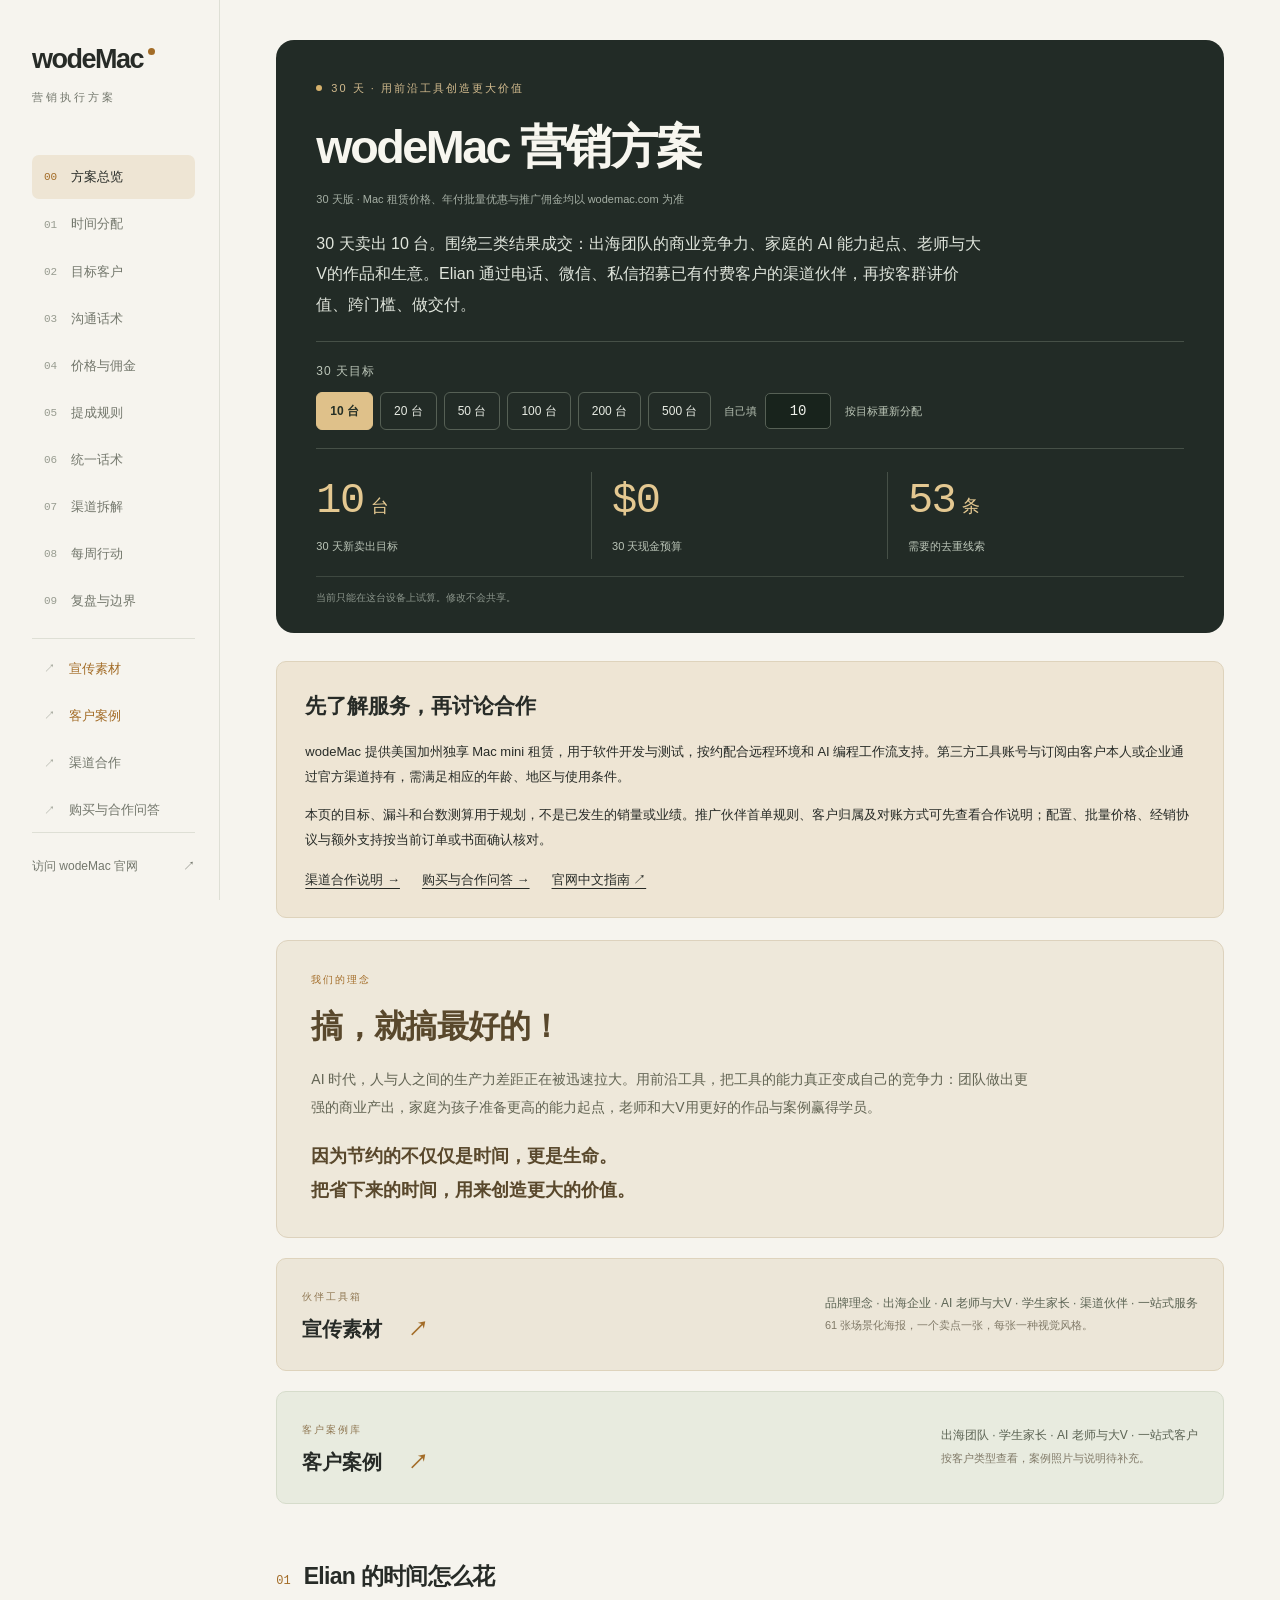
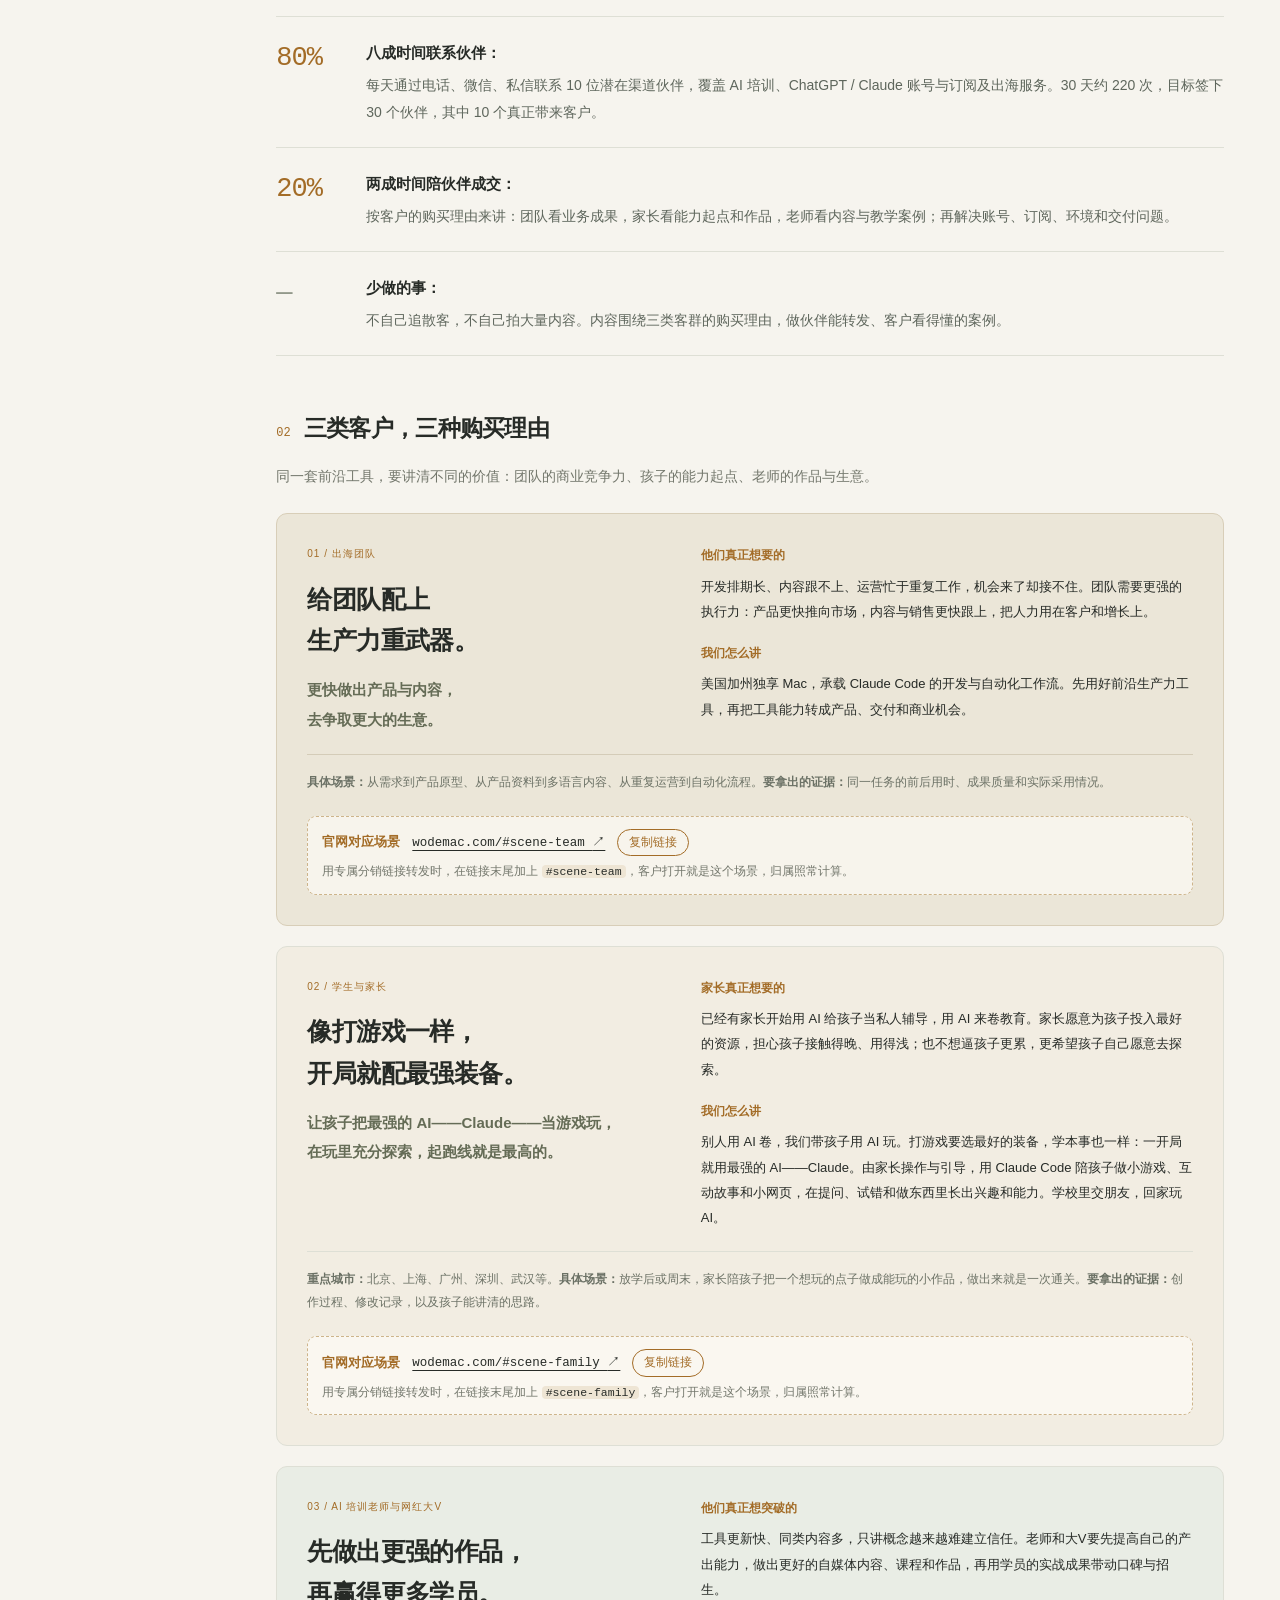
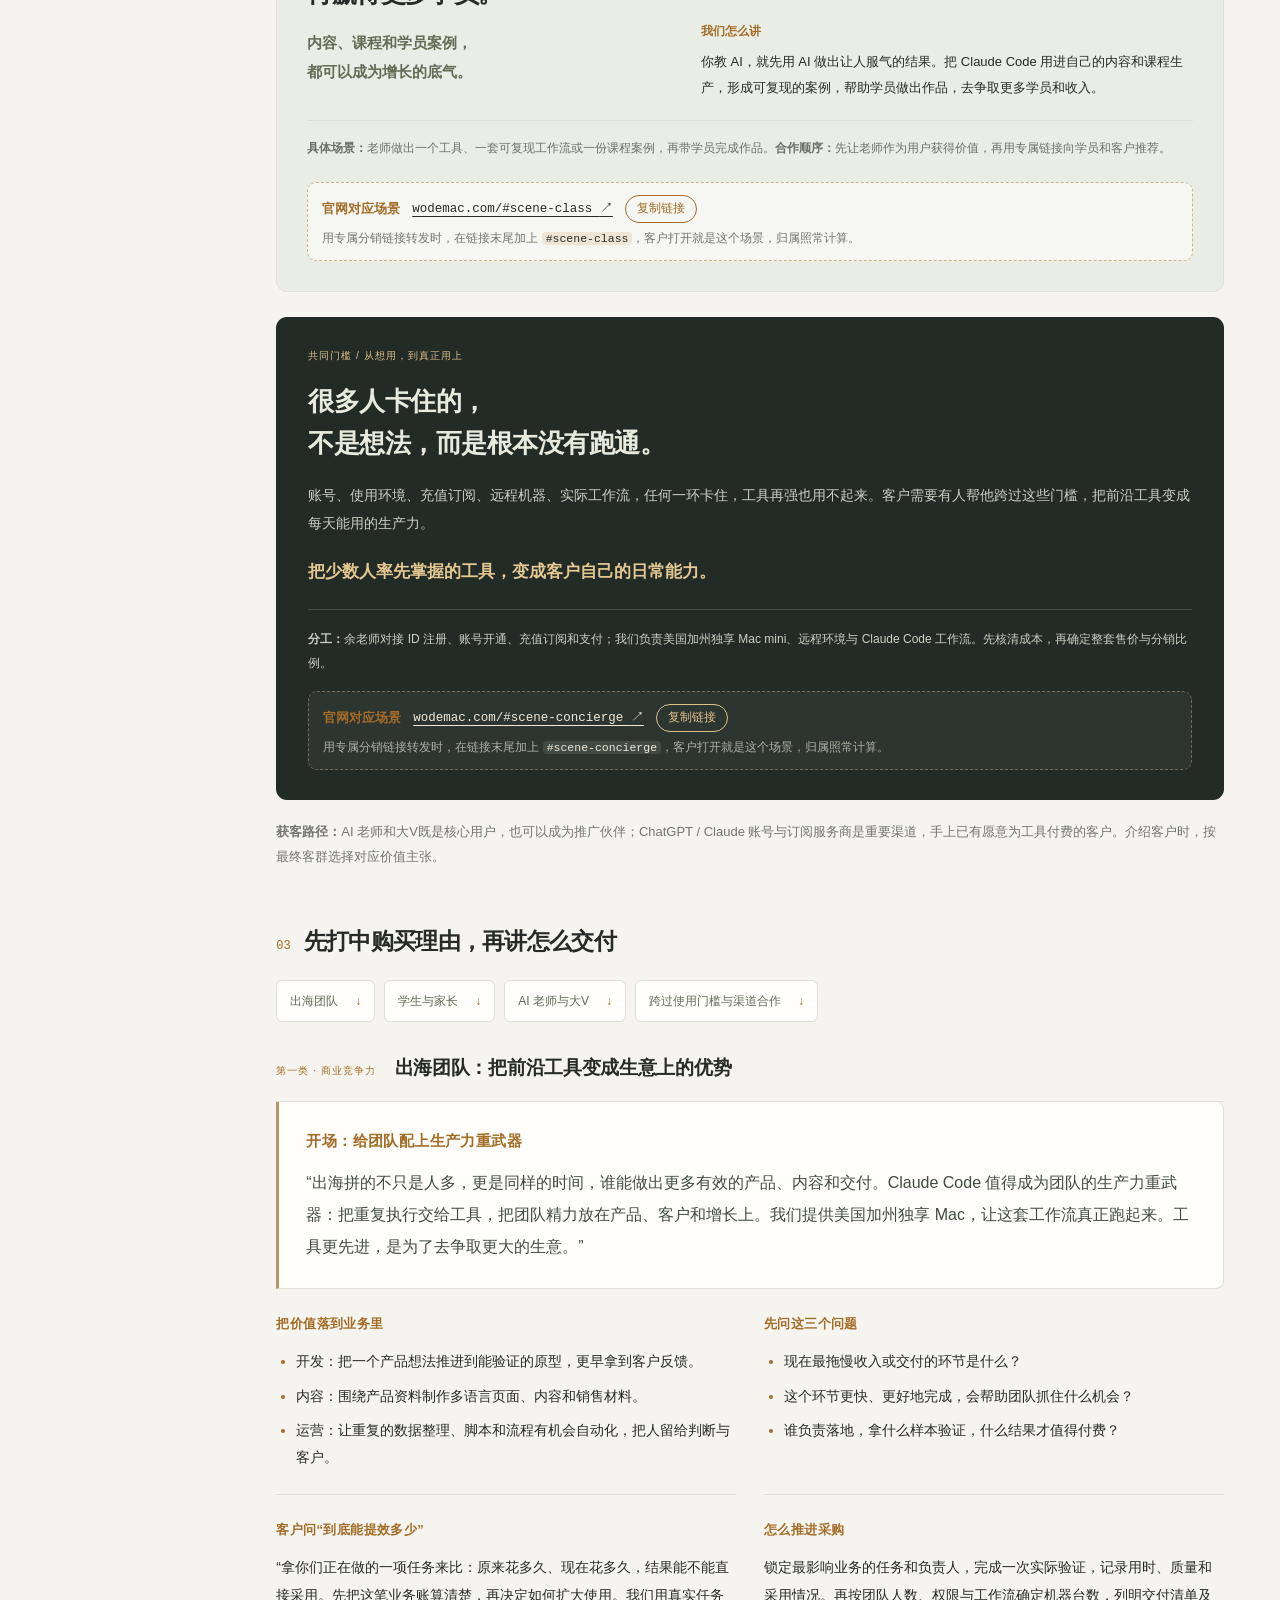
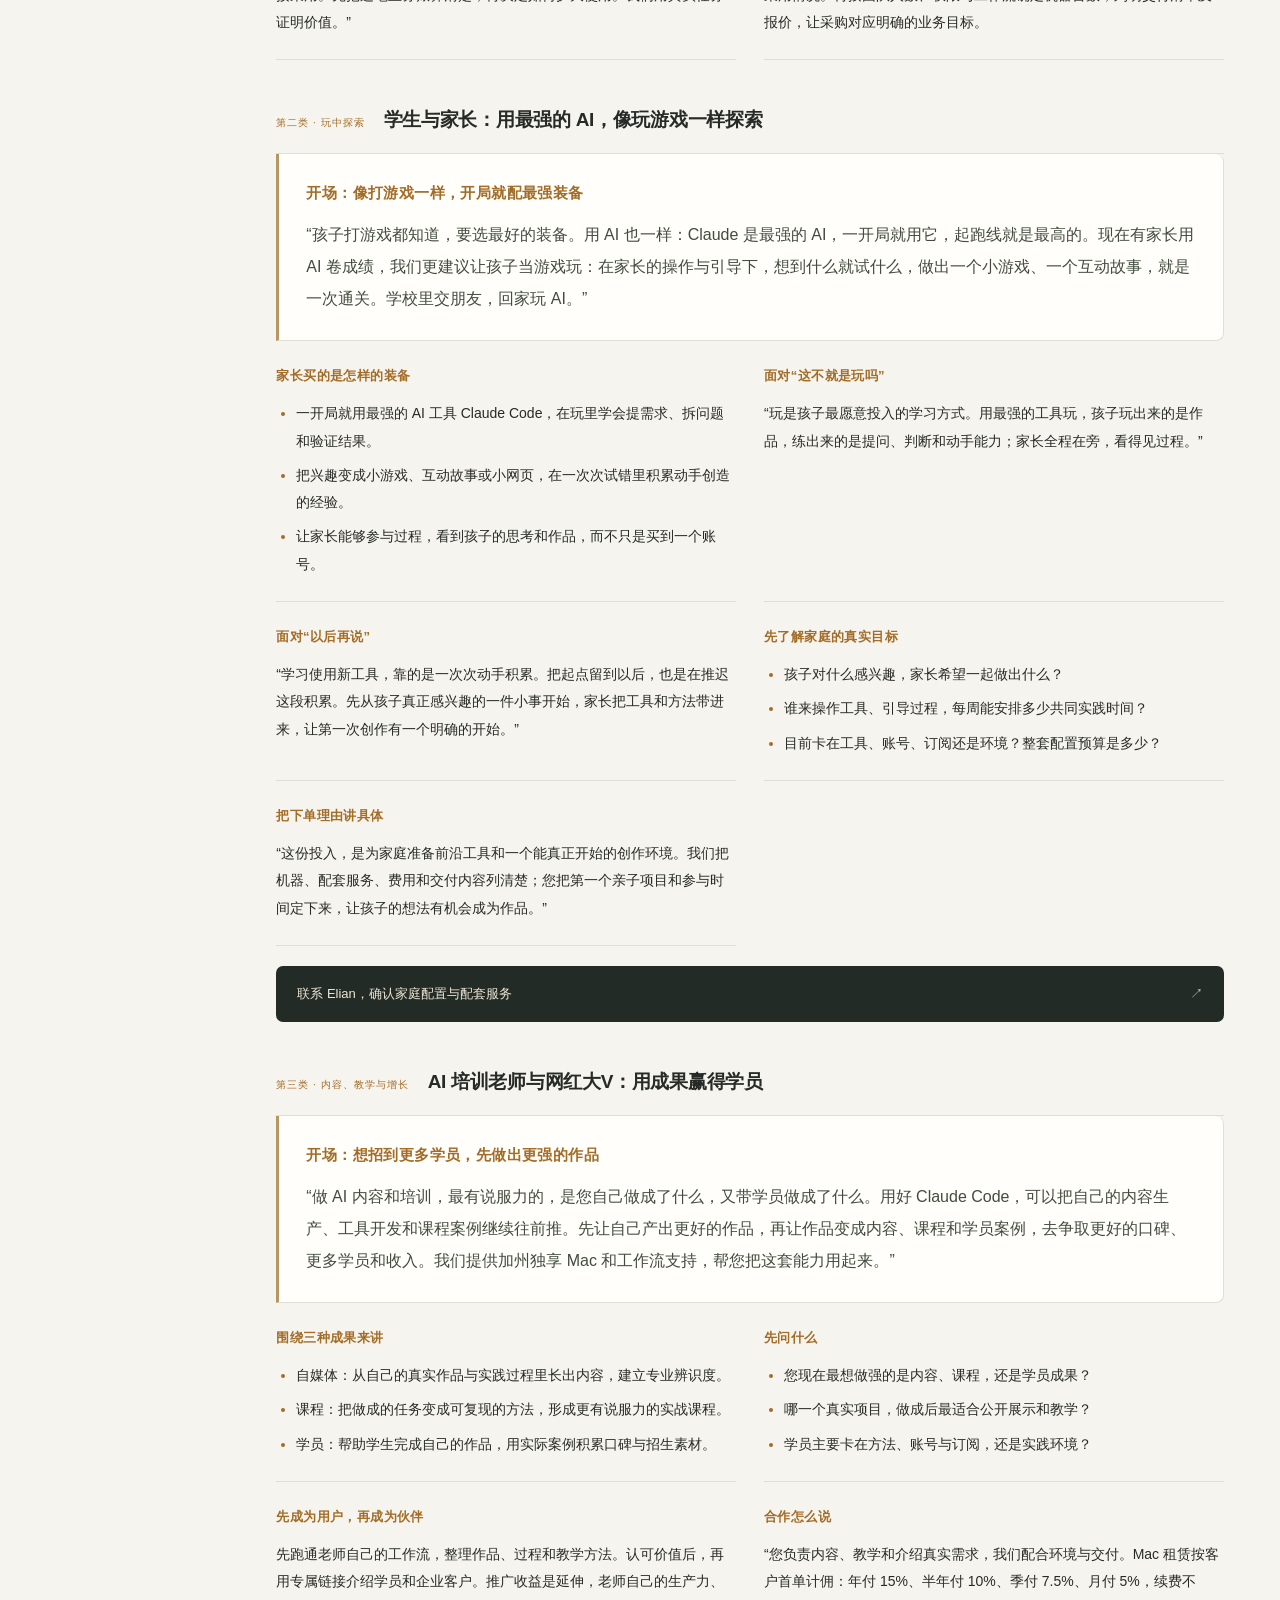
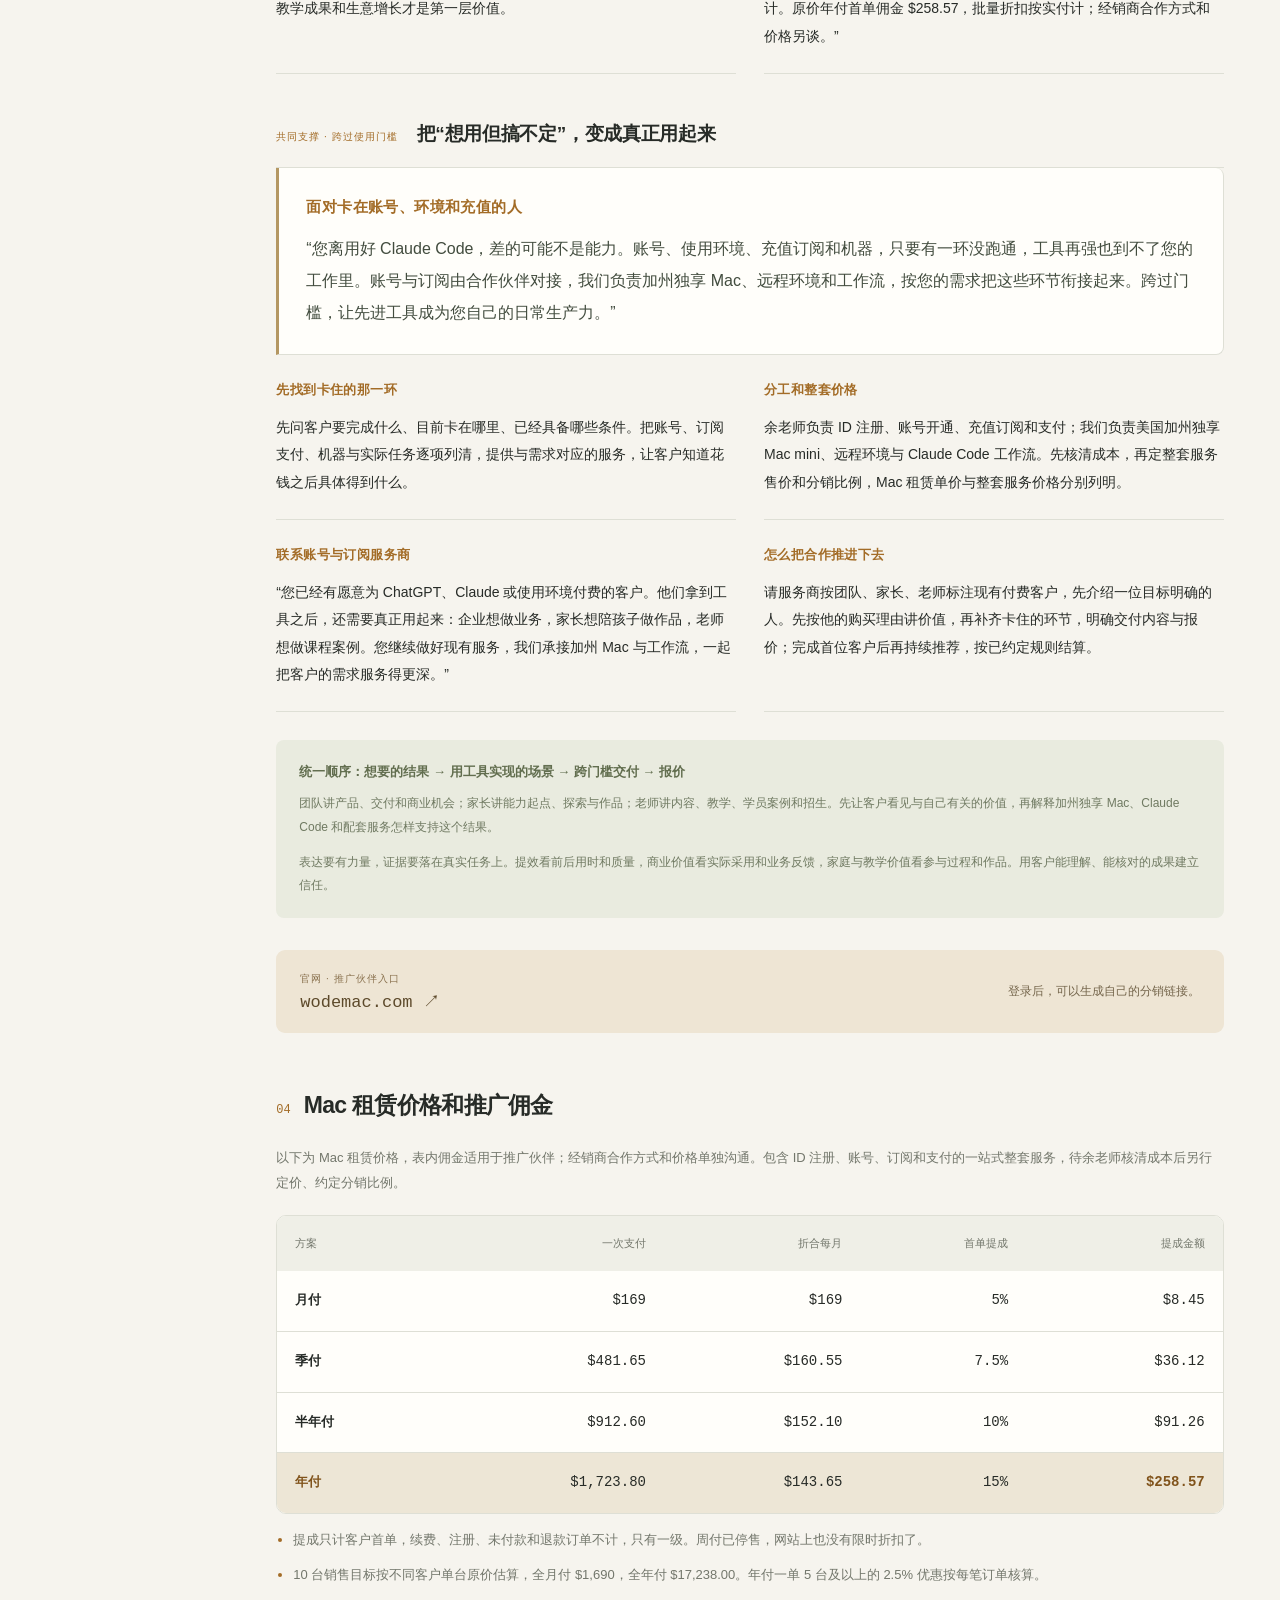
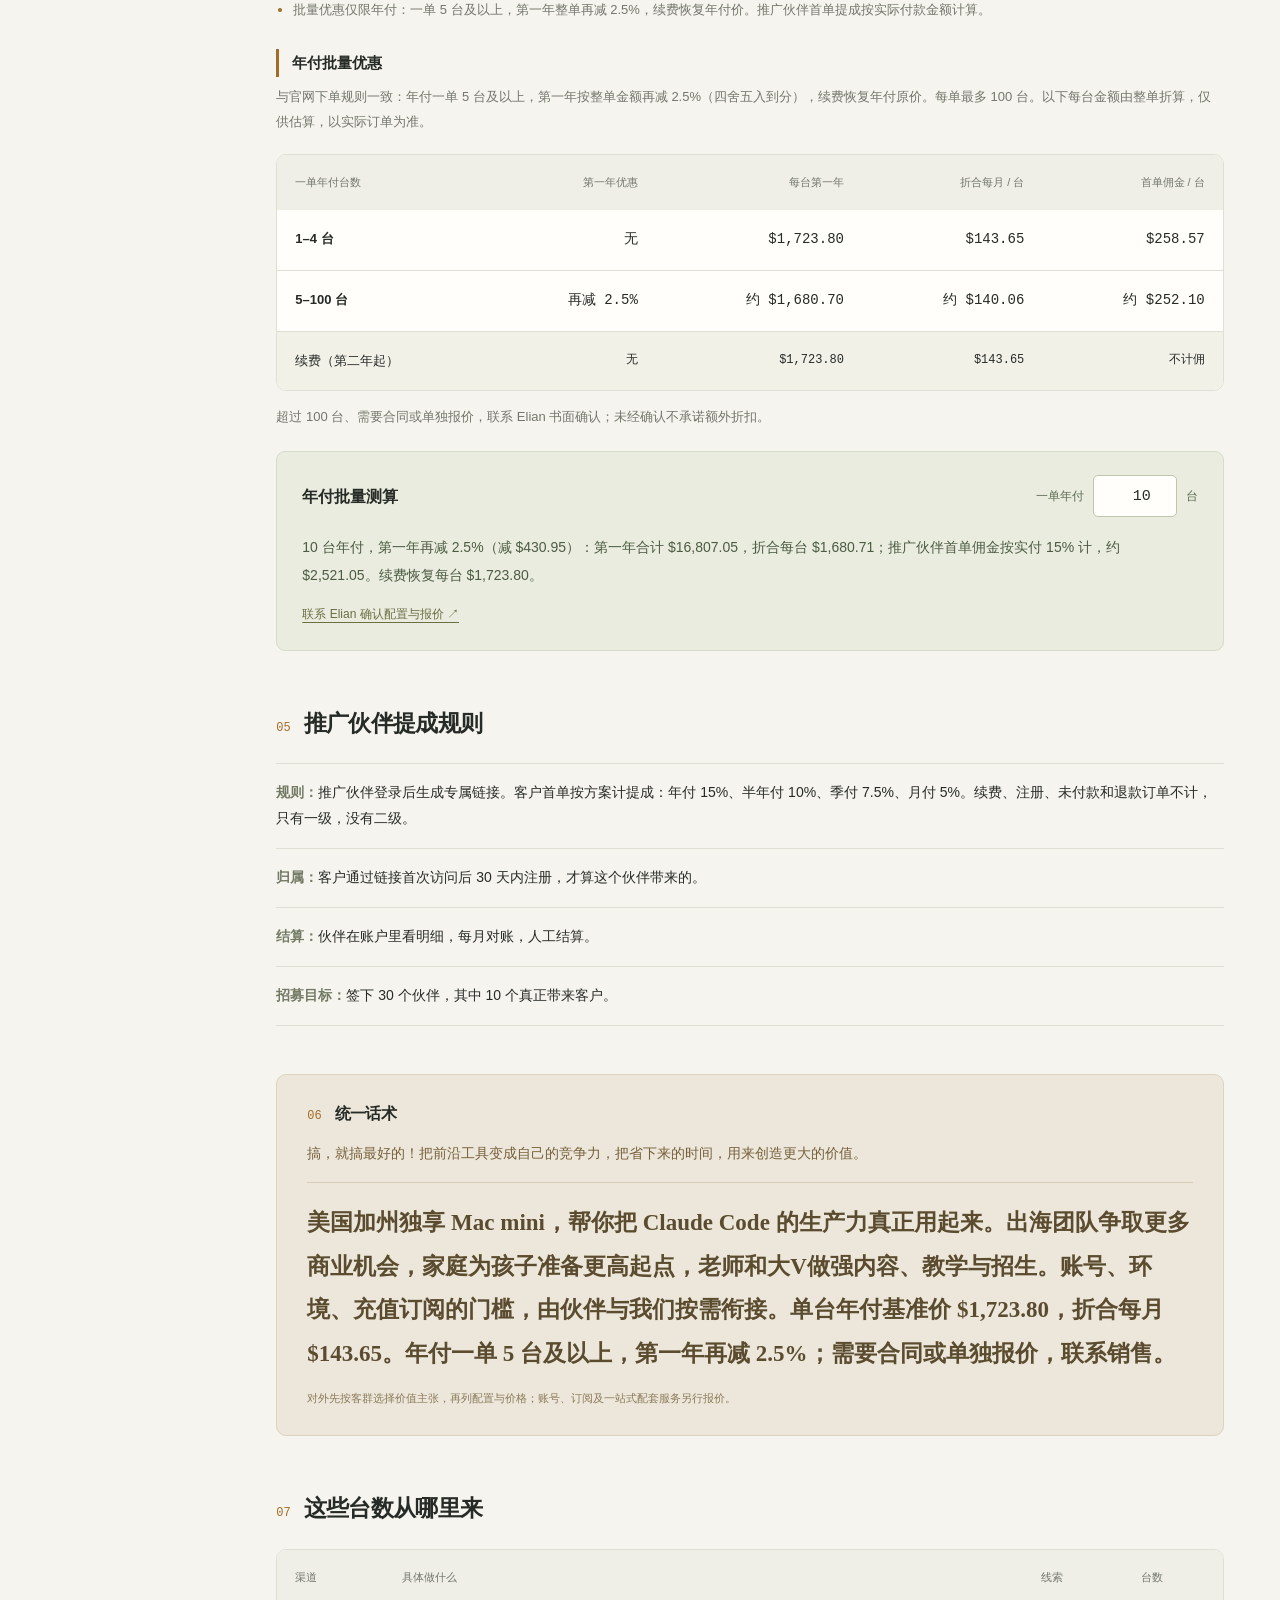
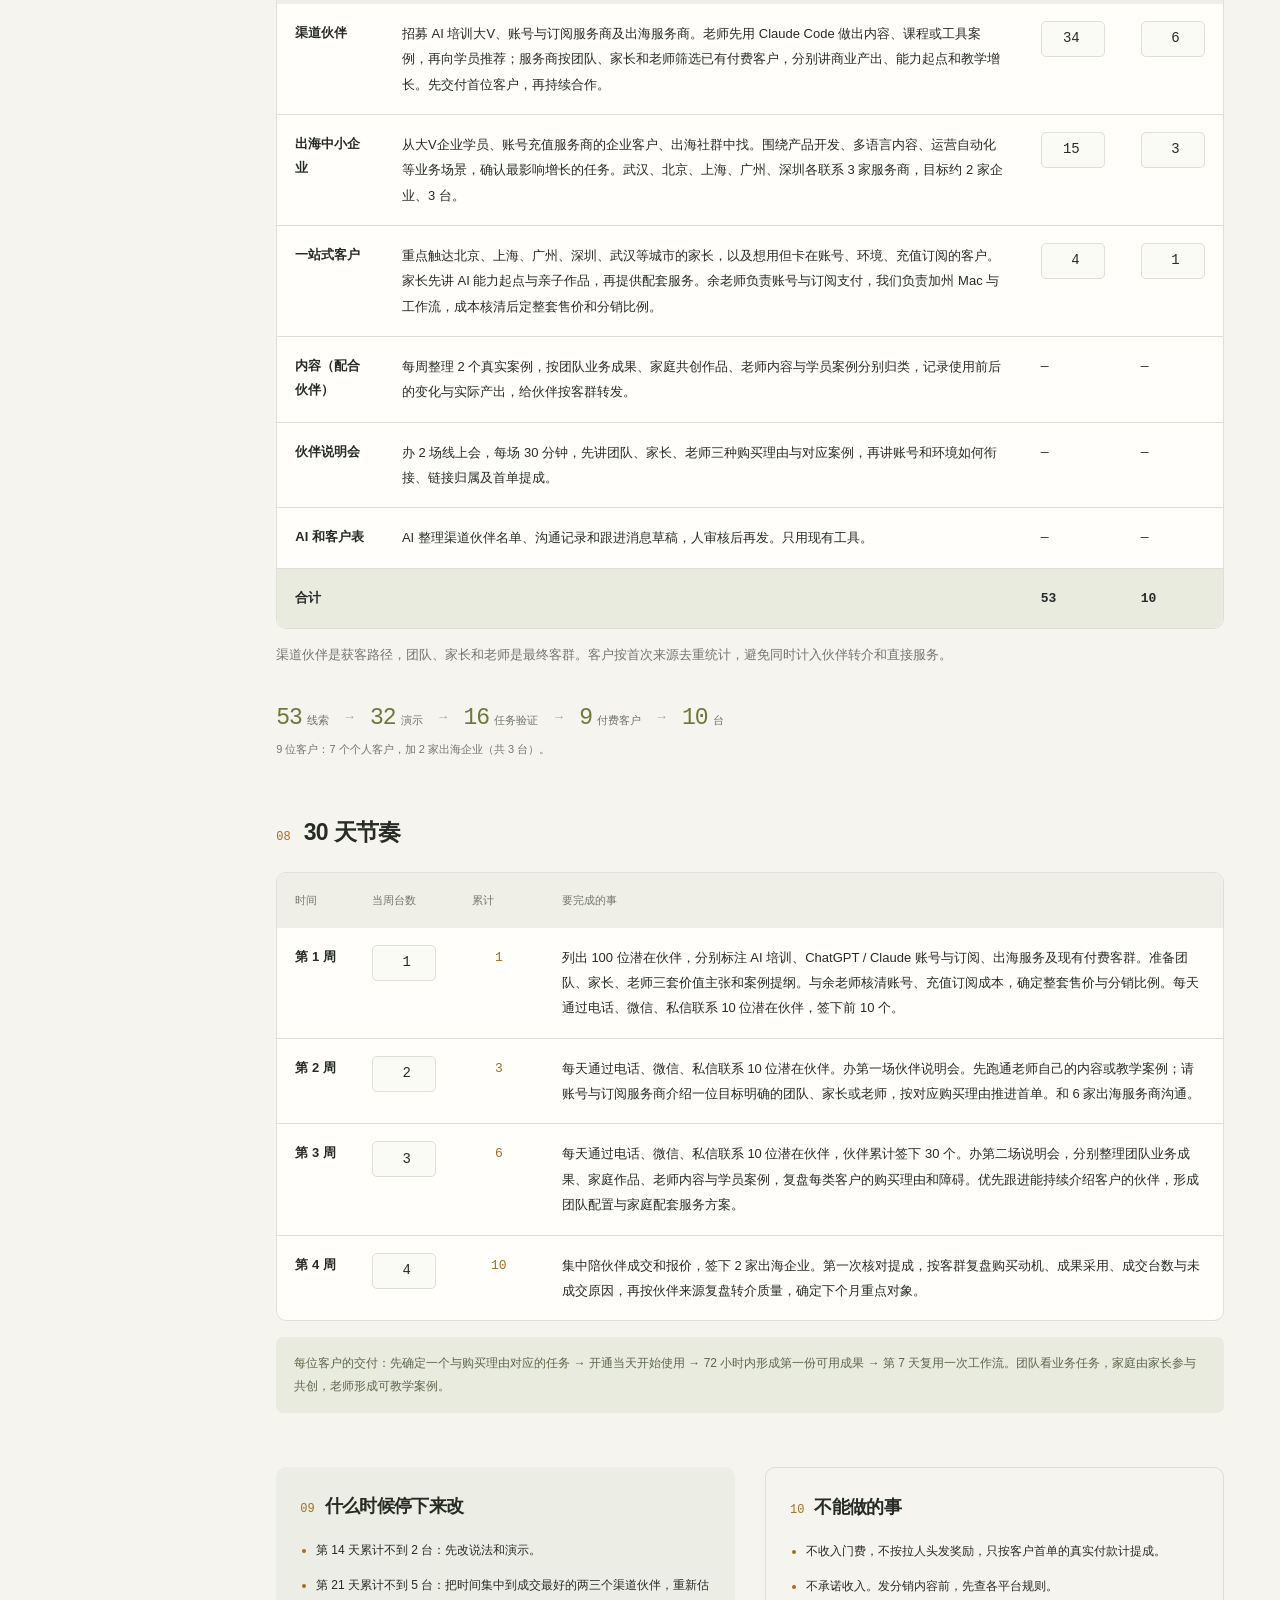
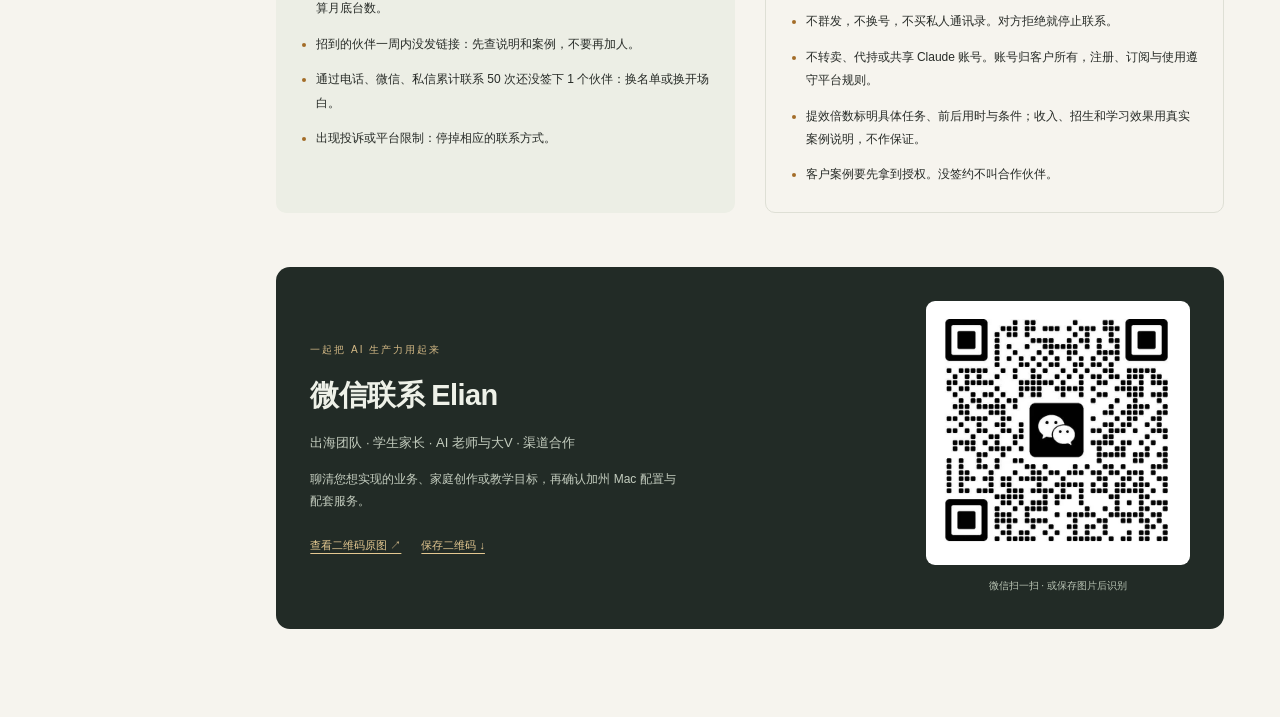
==== commit d439e8aa: "Reframe the parent pitch: play with the strongest AI, start with the best gear (#15) Co-authored-by:" ====
--- a/index.html
+++ b/index.html
@@ -95,9 +95,9 @@
         <p class="note"><b>具体场景：</b>从需求到产品原型、从产品资料到多语言内容、从重复运营到自动化流程。<b>要拿出的证据：</b>同一任务的前后用时、成果质量和实际采用情况。</p><div class="scene-link"><span class="scene-link-label">官网对应场景</span><a href="https://wodemac.com/#scene-team" target="_blank" rel="noopener">wodemac.com/#scene-team <span aria-hidden="true">↗</span></a><button type="button" class="copy-link" data-copy="https://wodemac.com/#scene-team">复制链接</button><small>用专属分销链接转发时，在链接末尾加上 <code>#scene-team</code>，客户打开就是这个场景，归属照常计算。</small></div>
       </li>
       <li>
-        <div><p class="segment-kicker">02 / 学生与家长</p><h3>AI 时代的起跑线，<br>正在重新画。</h3><p class="segment-promise">把前沿工具带进家庭，<br>为孩子准备更高的能力起点。</p></div>
-        <div class="segment-body"><h4>家长真正担心的</h4><p>AI 正在改变学习与创造的方式，担心孩子接触得晚、用得浅，错过积累能力的时间。家长愿意为更好的教育资源投入，也希望孩子能接触前沿工具，学会把想法做出来。</p><h4>我们怎么讲</h4><p>站在巨人的肩膀上，才能看见更大的世界。由家长操作与引导，用 Claude Code 陪孩子把好奇心变成网页、互动故事或编程小作品，积累提问、判断和创造的能力。</p></div>
-        <p class="note"><b>重点城市：</b>北京、上海、广州、深圳、武汉等。<b>具体场景：</b>亲子共创一个真正能运行的小作品。<b>要拿出的证据：</b>创作过程、修改记录，以及孩子能讲清的思路。</p><div class="scene-link"><span class="scene-link-label">官网对应场景</span><a href="https://wodemac.com/#scene-family" target="_blank" rel="noopener">wodemac.com/#scene-family <span aria-hidden="true">↗</span></a><button type="button" class="copy-link" data-copy="https://wodemac.com/#scene-family">复制链接</button><small>用专属分销链接转发时，在链接末尾加上 <code>#scene-family</code>，客户打开就是这个场景，归属照常计算。</small></div>
+        <div><p class="segment-kicker">02 / 学生与家长</p><h3>像打游戏一样，<br>开局就配最强装备。</h3><p class="segment-promise">让孩子把最强的 AI——Claude——当游戏玩，<br>在玩里充分探索，起跑线就是最高的。</p></div>
+        <div class="segment-body"><h4>家长真正想要的</h4><p>已经有家长开始用 AI 给孩子当私人辅导，用 AI 来卷教育。家长愿意为孩子投入最好的资源，担心孩子接触得晚、用得浅；也不想逼孩子更累，更希望孩子自己愿意去探索。</p><h4>我们怎么讲</h4><p>别人用 AI 卷，我们带孩子用 AI 玩。打游戏要选最好的装备，学本事也一样：一开局就用最强的 AI——Claude。由家长操作与引导，用 Claude Code 陪孩子做小游戏、互动故事和小网页，在提问、试错和做东西里长出兴趣和能力。学校里交朋友，回家玩 AI。</p></div>
+        <p class="note"><b>重点城市：</b>北京、上海、广州、深圳、武汉等。<b>具体场景：</b>放学后或周末，家长陪孩子把一个想玩的点子做成能玩的小作品，做出来就是一次通关。<b>要拿出的证据：</b>创作过程、修改记录，以及孩子能讲清的思路。</p><div class="scene-link"><span class="scene-link-label">官网对应场景</span><a href="https://wodemac.com/#scene-family" target="_blank" rel="noopener">wodemac.com/#scene-family <span aria-hidden="true">↗</span></a><button type="button" class="copy-link" data-copy="https://wodemac.com/#scene-family">复制链接</button><small>用专属分销链接转发时，在链接末尾加上 <code>#scene-family</code>，客户打开就是这个场景，归属照常计算。</small></div>
       </li>
       <li>
         <div><p class="segment-kicker">03 / AI 培训老师与网红大V</p><h3>先做出更强的作品，<br>再赢得更多学员。</h3><p class="segment-promise">内容、课程和学员案例，<br>都可以成为增长的底气。</p></div>
@@ -136,10 +136,11 @@
     </article>
 
     <article class="script-group" id="pitch-parents">
-      <div class="script-group-heading"><p>第二类 · 能力起点</p><h3>学生与家长：站在巨人的肩膀上开始创造</h3></div>
+      <div class="script-group-heading"><p>第二类 · 玩中探索</p><h3>学生与家长：用最强的 AI，像玩游戏一样探索</h3></div>
       <div class="script">
-        <div><h4>开场：AI 时代的起跑线，正在重新画</h4><p>“您在意孩子的教育，也一定在意 AI 时代孩子从哪里起步。接触什么工具、能用工具做出什么，会影响他看问题和解决问题的方式。把前沿工具带进家庭，在家长的操作与引导下，让孩子从自己的一个想法开始，看到它怎样变成真正能运行的作品。站在巨人的肩膀上，才有机会看见更大的世界。”</p></div>
-        <div><h4>家长买的是怎样的起点</h4><ul><li>接触前沿 AI 的创作方式，了解提需求、拆问题和验证结果。</li><li>把兴趣变成小网页、互动故事或小工具，积累动手创造的经验。</li><li>让家长能够参与过程，看到孩子的思考和作品，而不只是买到一个账号。</li></ul></div>
+        <div><h4>开场：像打游戏一样，开局就配最强装备</h4><p>“孩子打游戏都知道，要选最好的装备。用 AI 也一样：Claude 是最强的 AI，一开局就用它，起跑线就是最高的。现在有家长用 AI 卷成绩，我们更建议让孩子当游戏玩：在家长的操作与引导下，想到什么就试什么，做出一个小游戏、一个互动故事，就是一次通关。学校里交朋友，回家玩 AI。”</p></div>
+        <div><h4>家长买的是怎样的装备</h4><ul><li>一开局就用最强的 AI 工具 Claude Code，在玩里学会提需求、拆问题和验证结果。</li><li>把兴趣变成小游戏、互动故事或小网页，在一次次试错里积累动手创造的经验。</li><li>让家长能够参与过程，看到孩子的思考和作品，而不只是买到一个账号。</li></ul></div>
+        <div><h4>面对“这不就是玩吗”</h4><p>“玩是孩子最愿意投入的学习方式。用最强的工具玩，孩子玩出来的是作品，练出来的是提问、判断和动手能力；家长全程在旁，看得见过程。”</p></div>
         <div><h4>面对“以后再说”</h4><p>“学习使用新工具，靠的是一次次动手积累。把起点留到以后，也是在推迟这段积累。先从孩子真正感兴趣的一件小事开始，家长把工具和方法带进来，让第一次创作有一个明确的开始。”</p></div>
         <div><h4>先了解家庭的真实目标</h4><ul><li>孩子对什么感兴趣，家长希望一起做出什么？</li><li>谁来操作工具、引导过程，每周能安排多少共同实践时间？</li><li>目前卡在工具、账号、订阅还是环境？整套配置预算是多少？</li></ul></div>
         <div><h4>把下单理由讲具体</h4><p>“这份投入，是为家庭准备前沿工具和一个能真正开始的创作环境。我们把机器、配套服务、费用和交付内容列清楚；您把第一个亲子项目和参与时间定下来，让孩子的想法有机会成为作品。”</p></div>
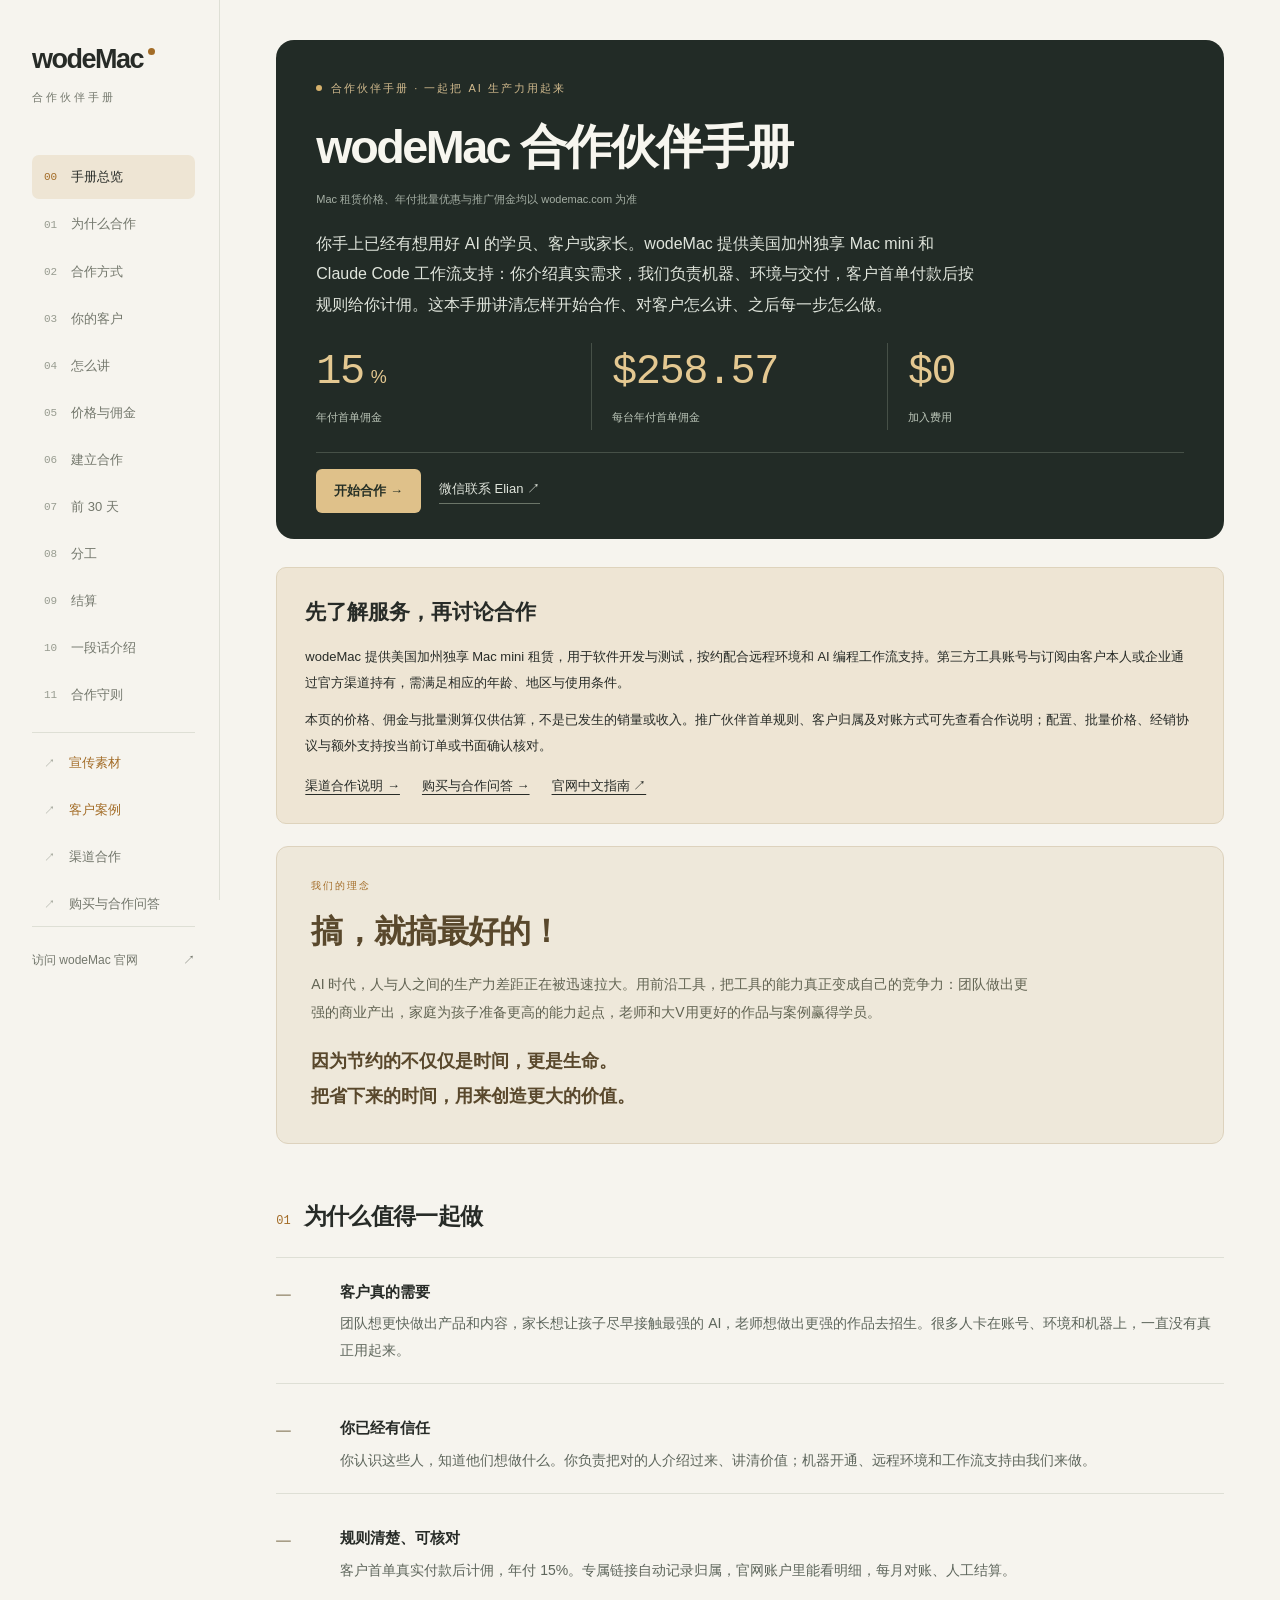
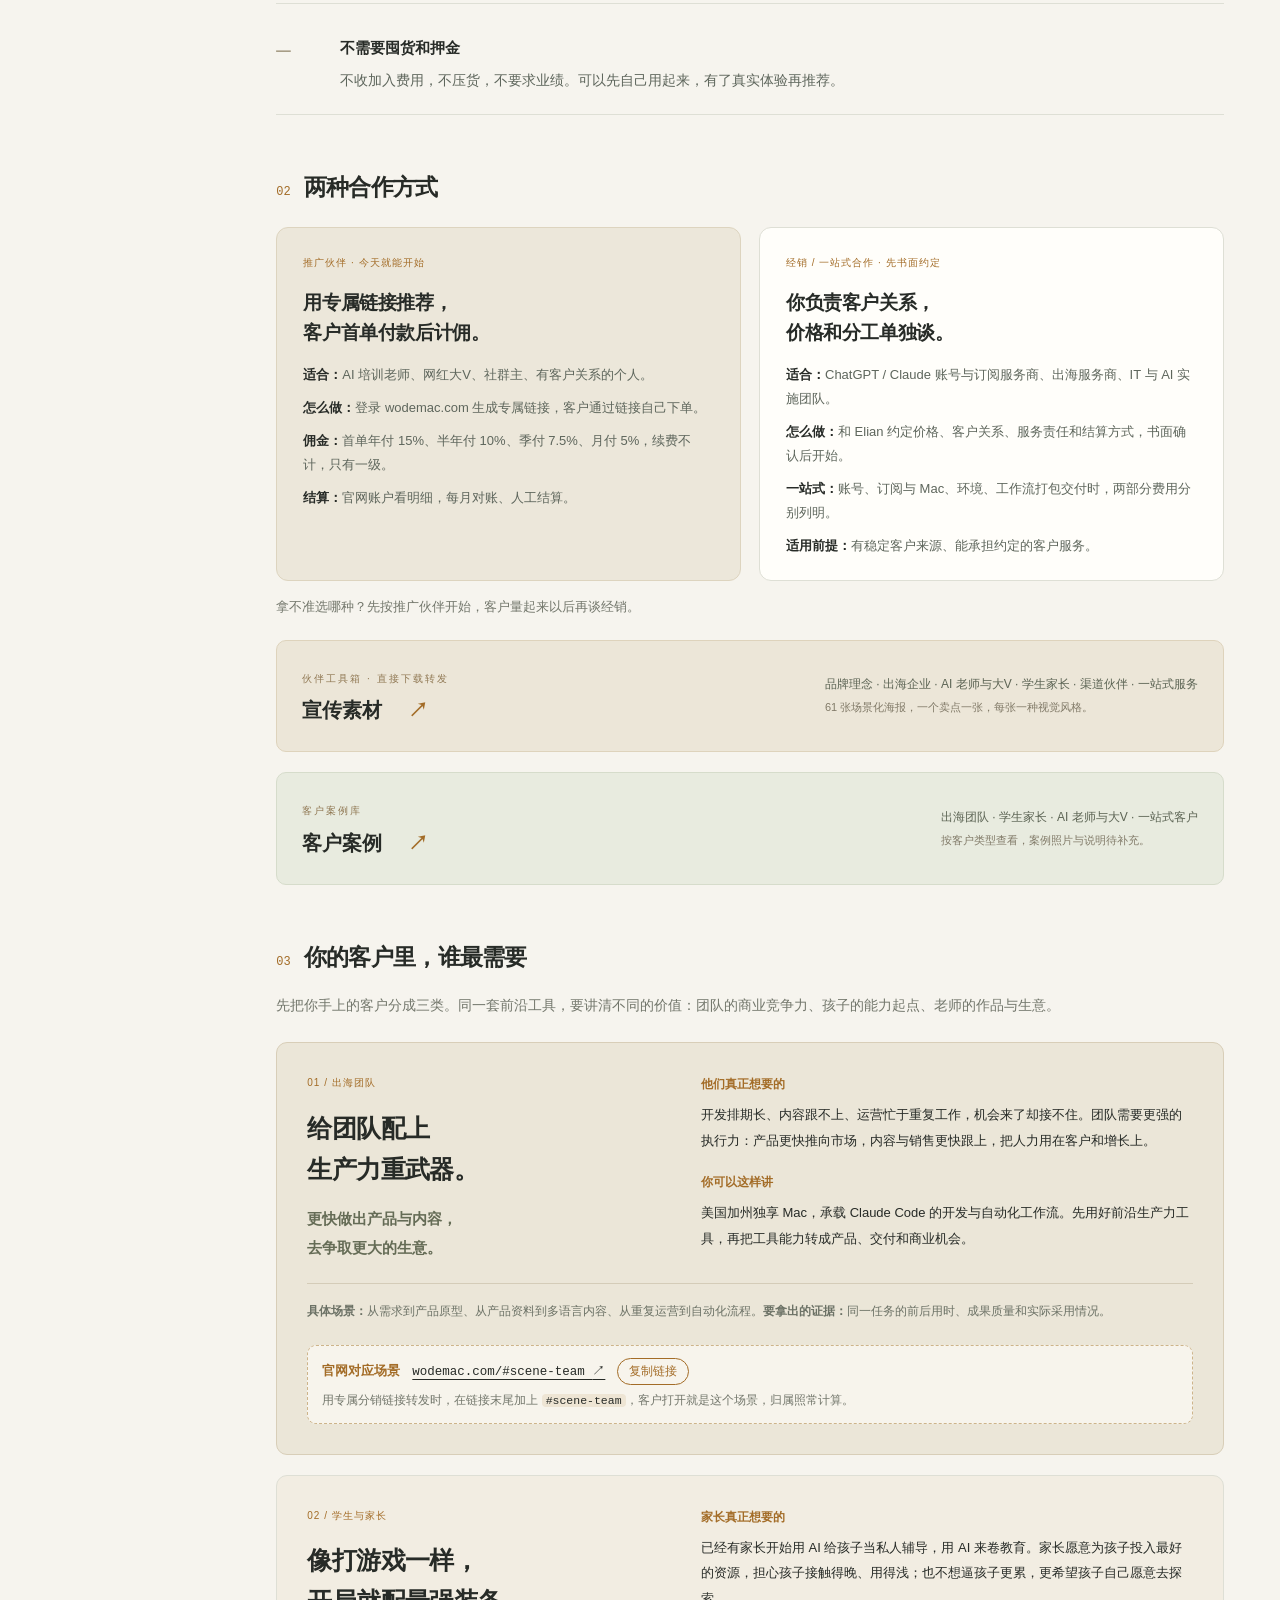
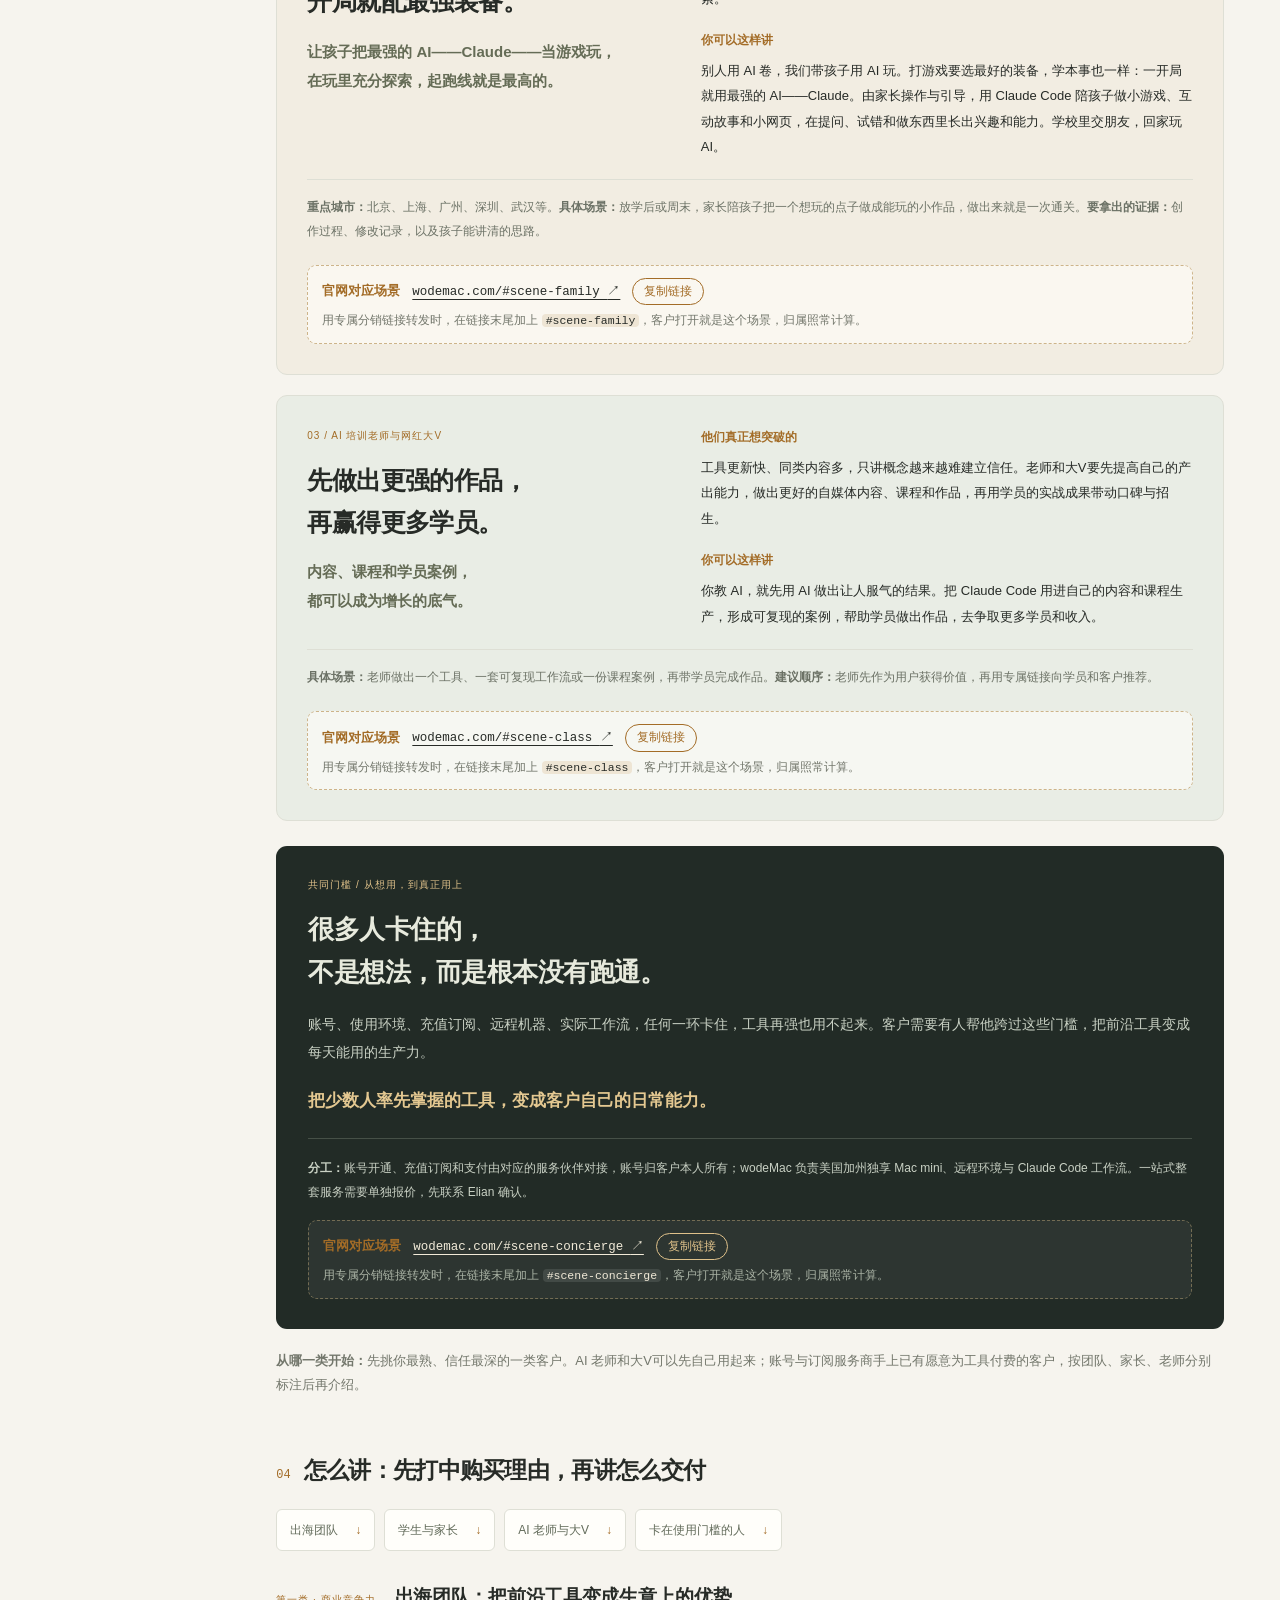
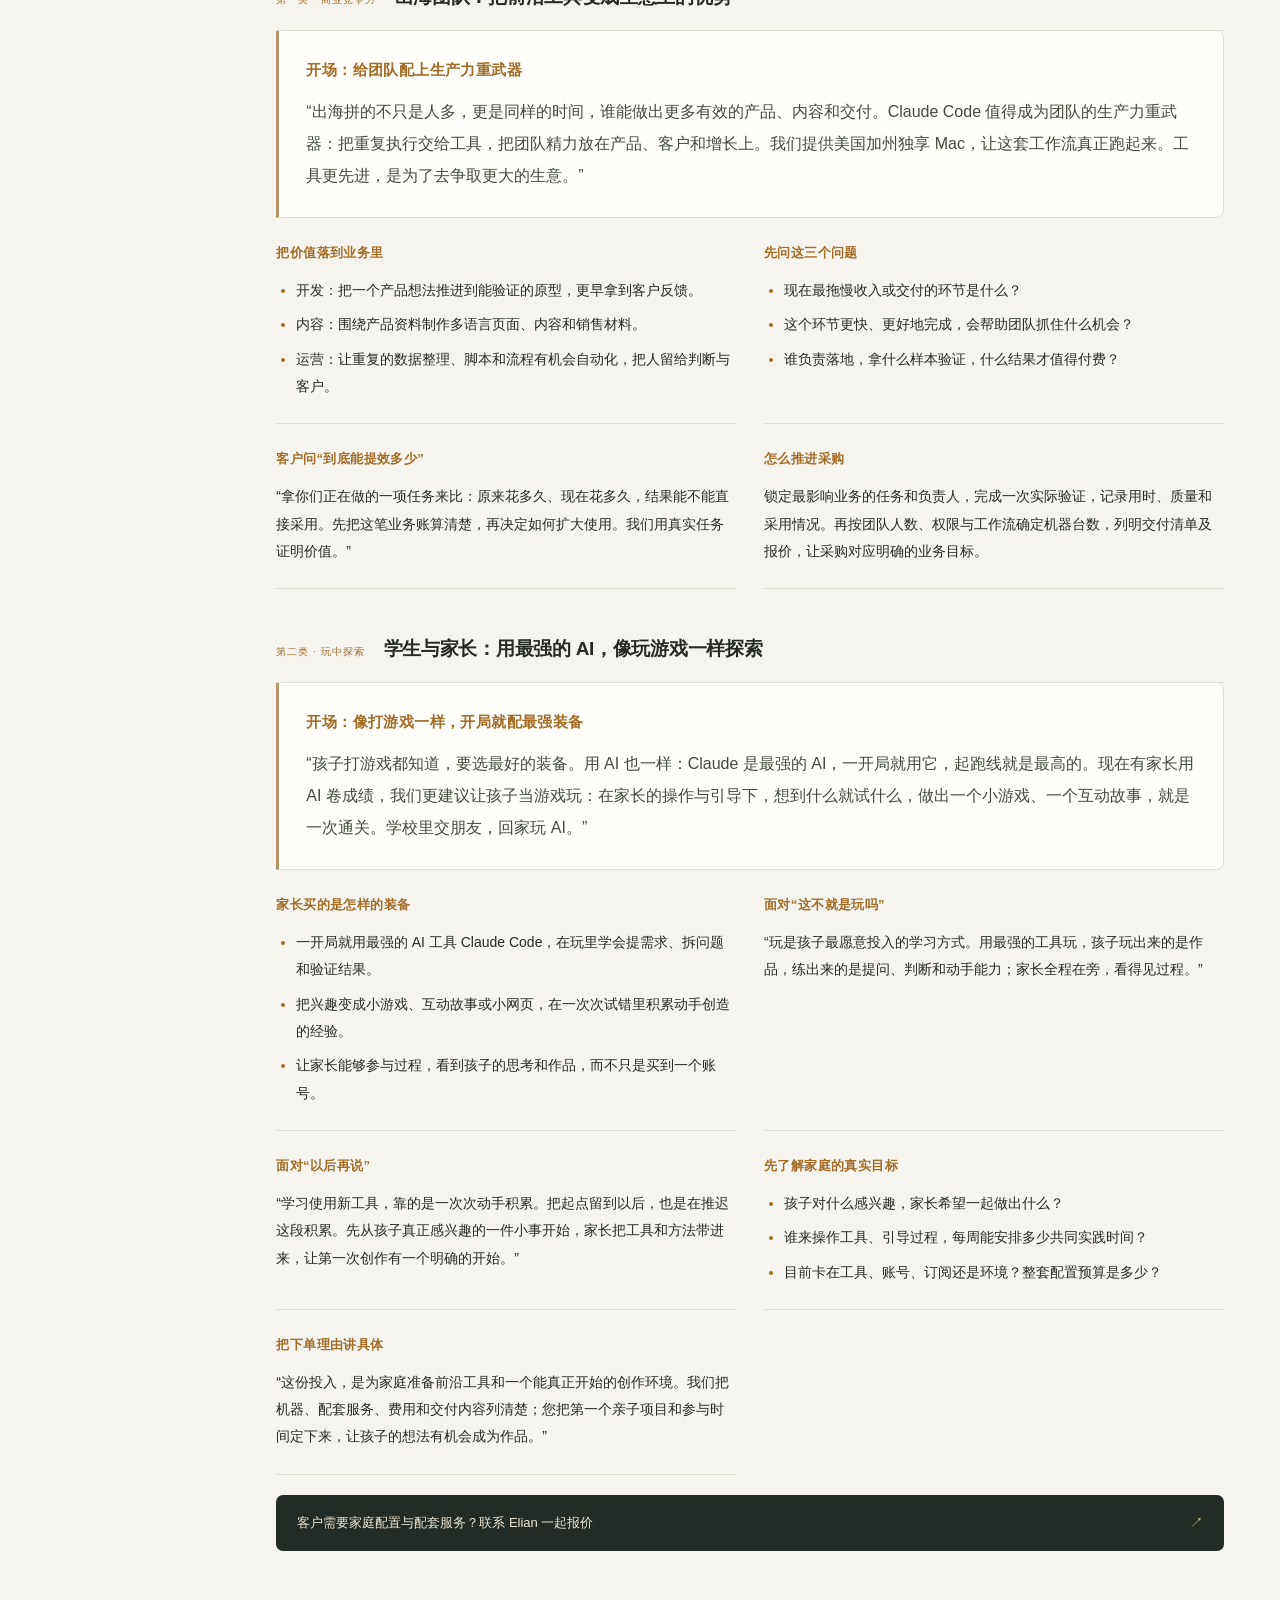
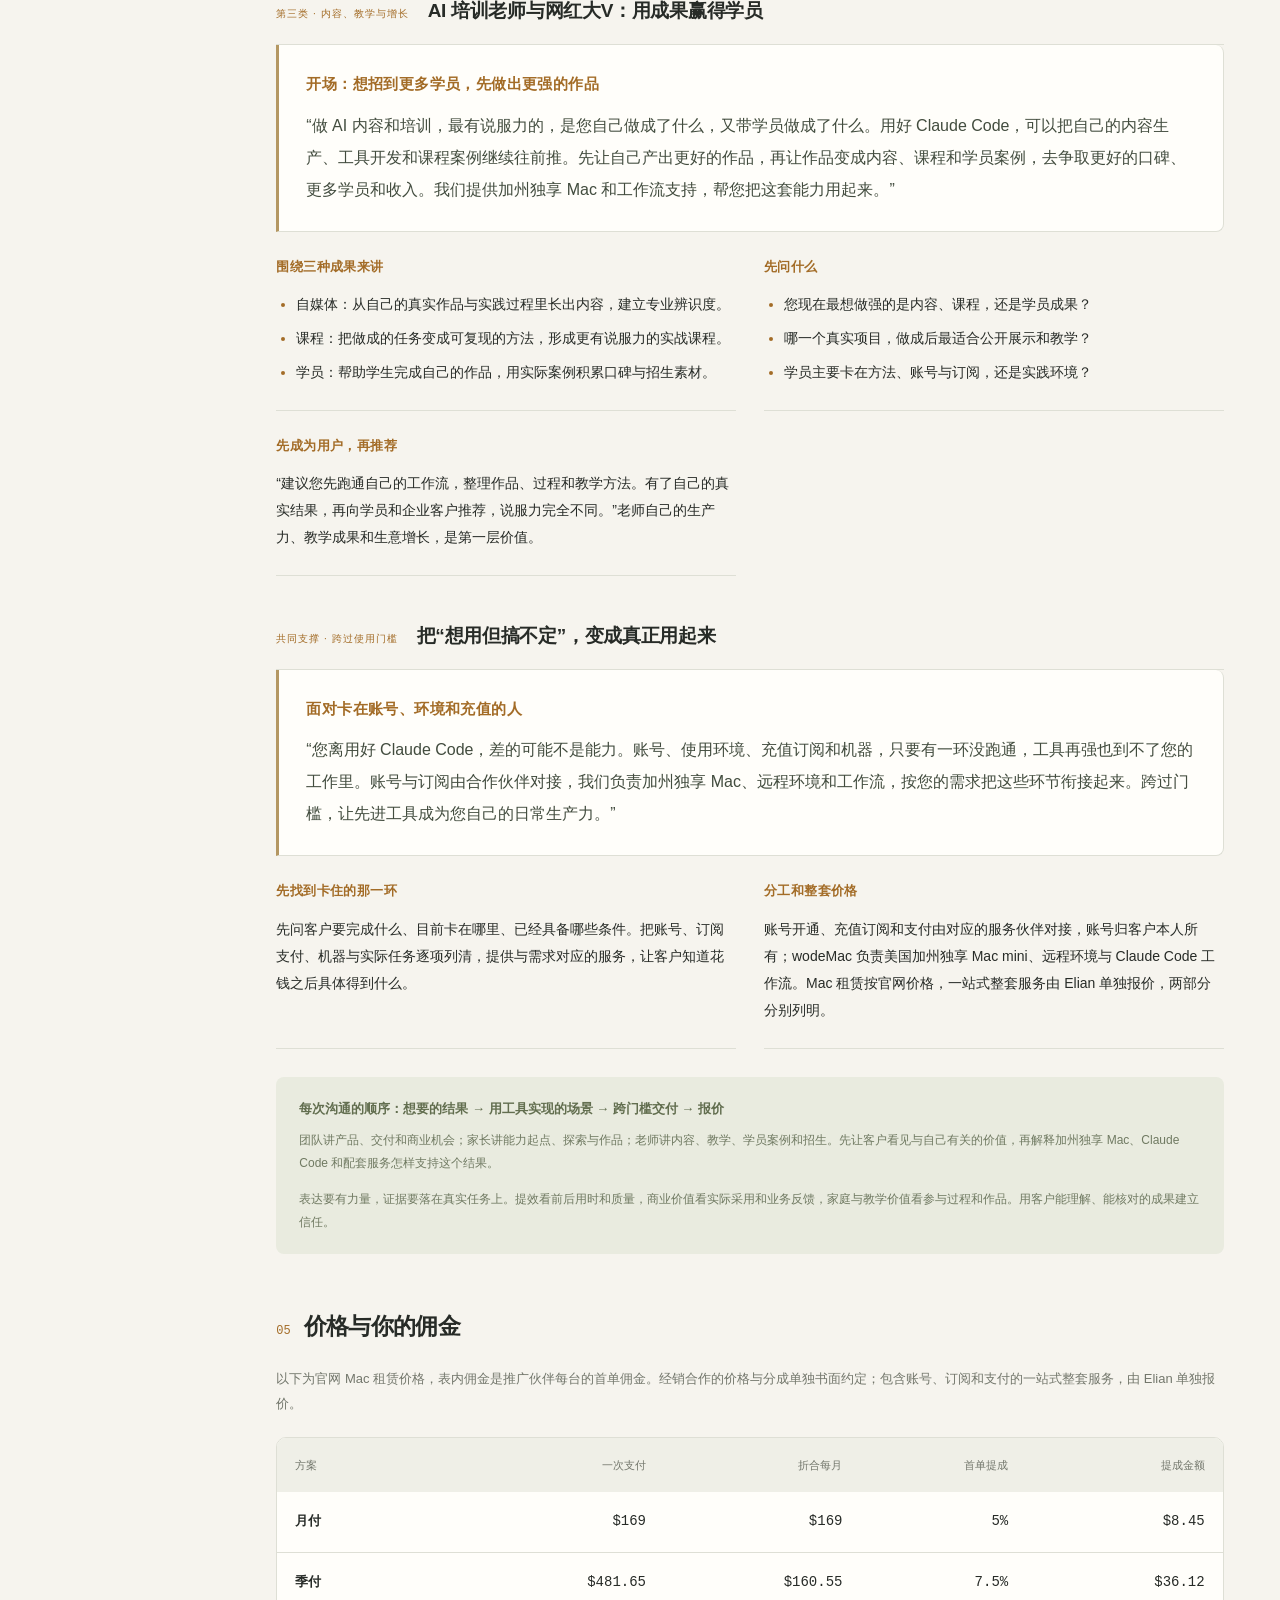
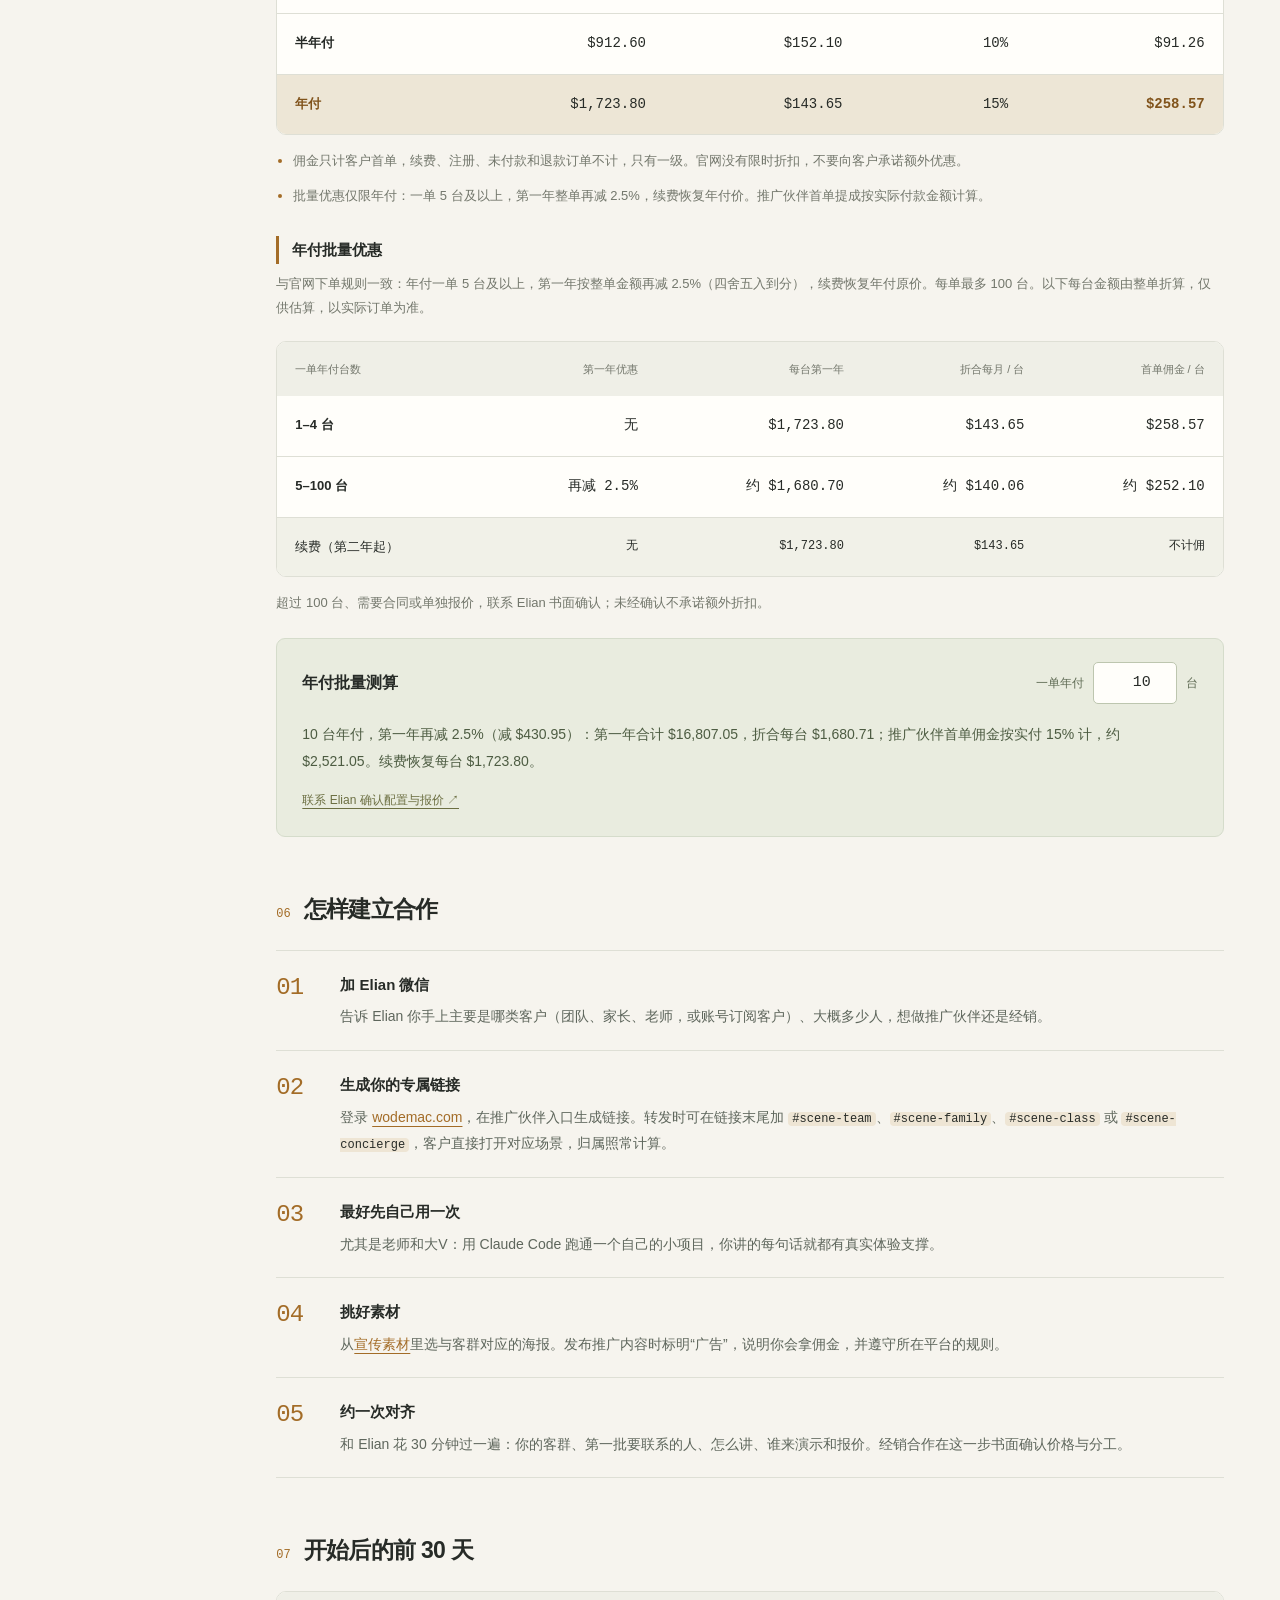
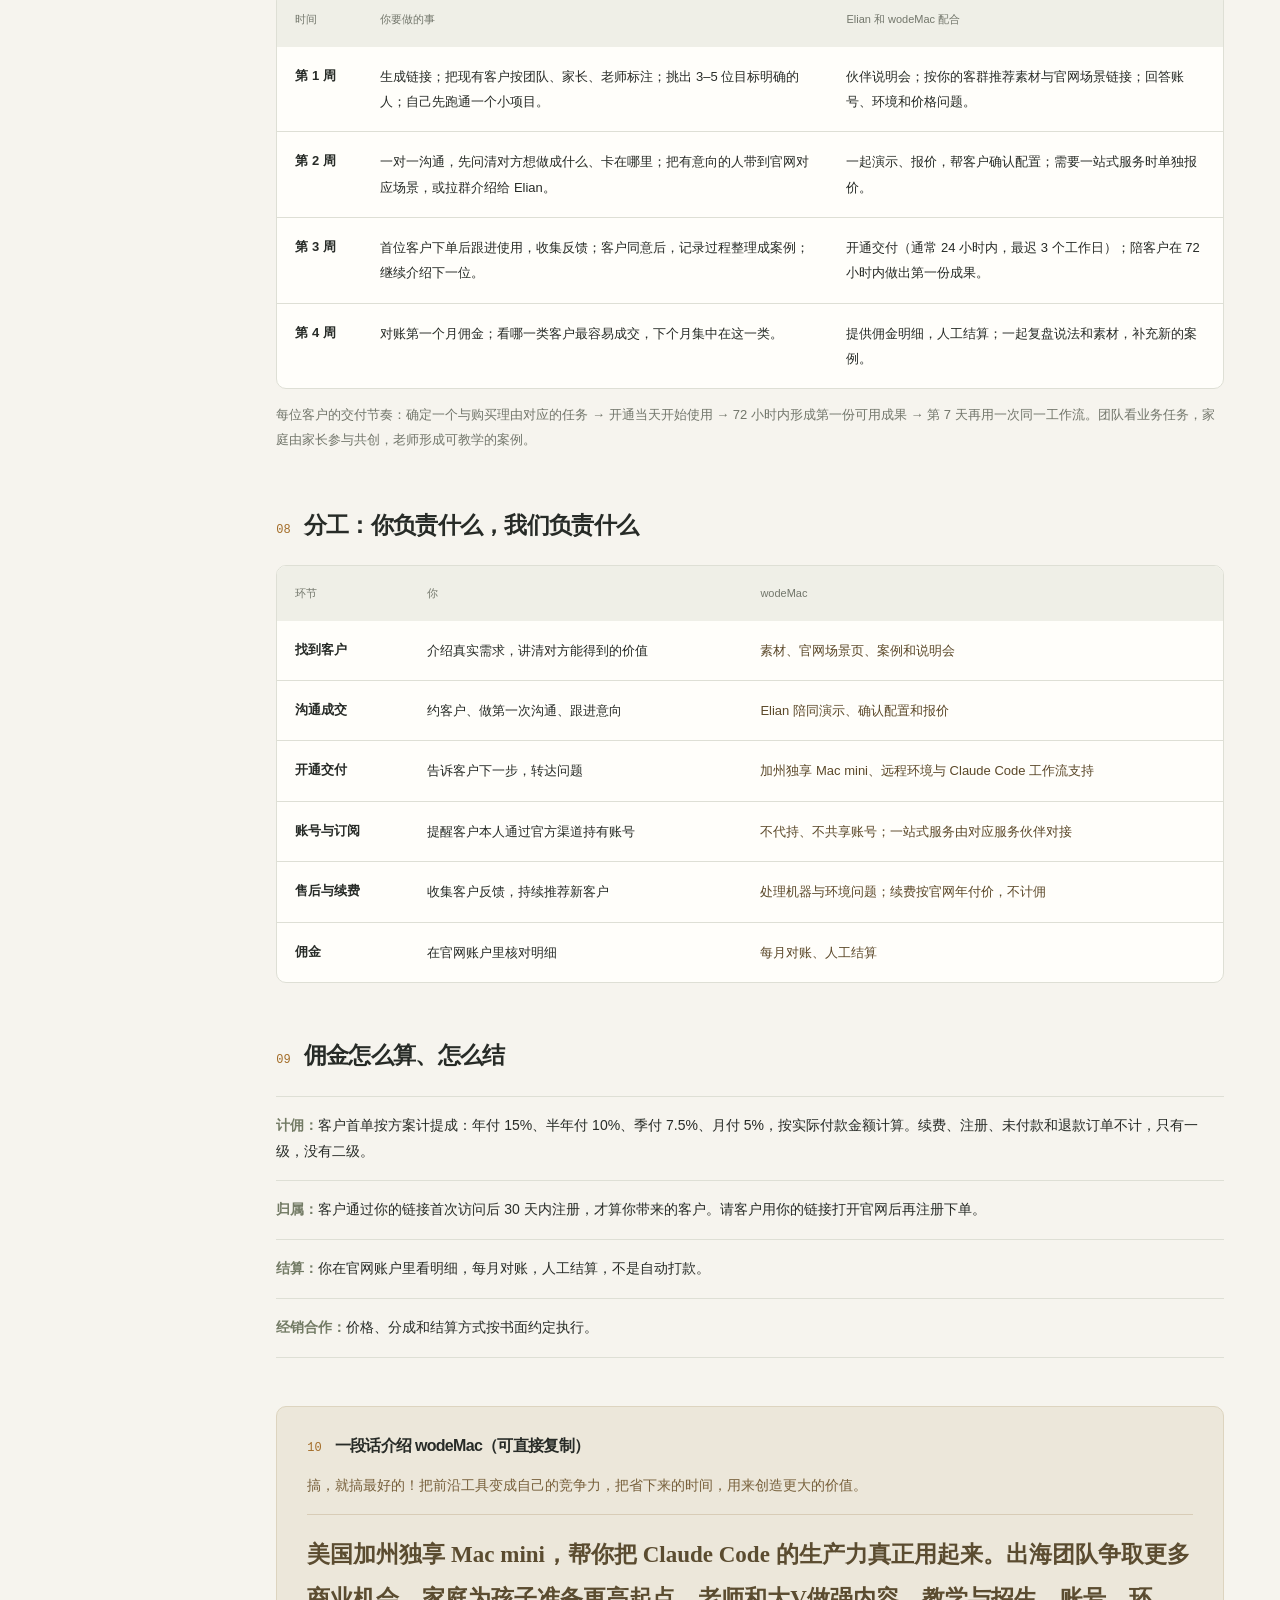
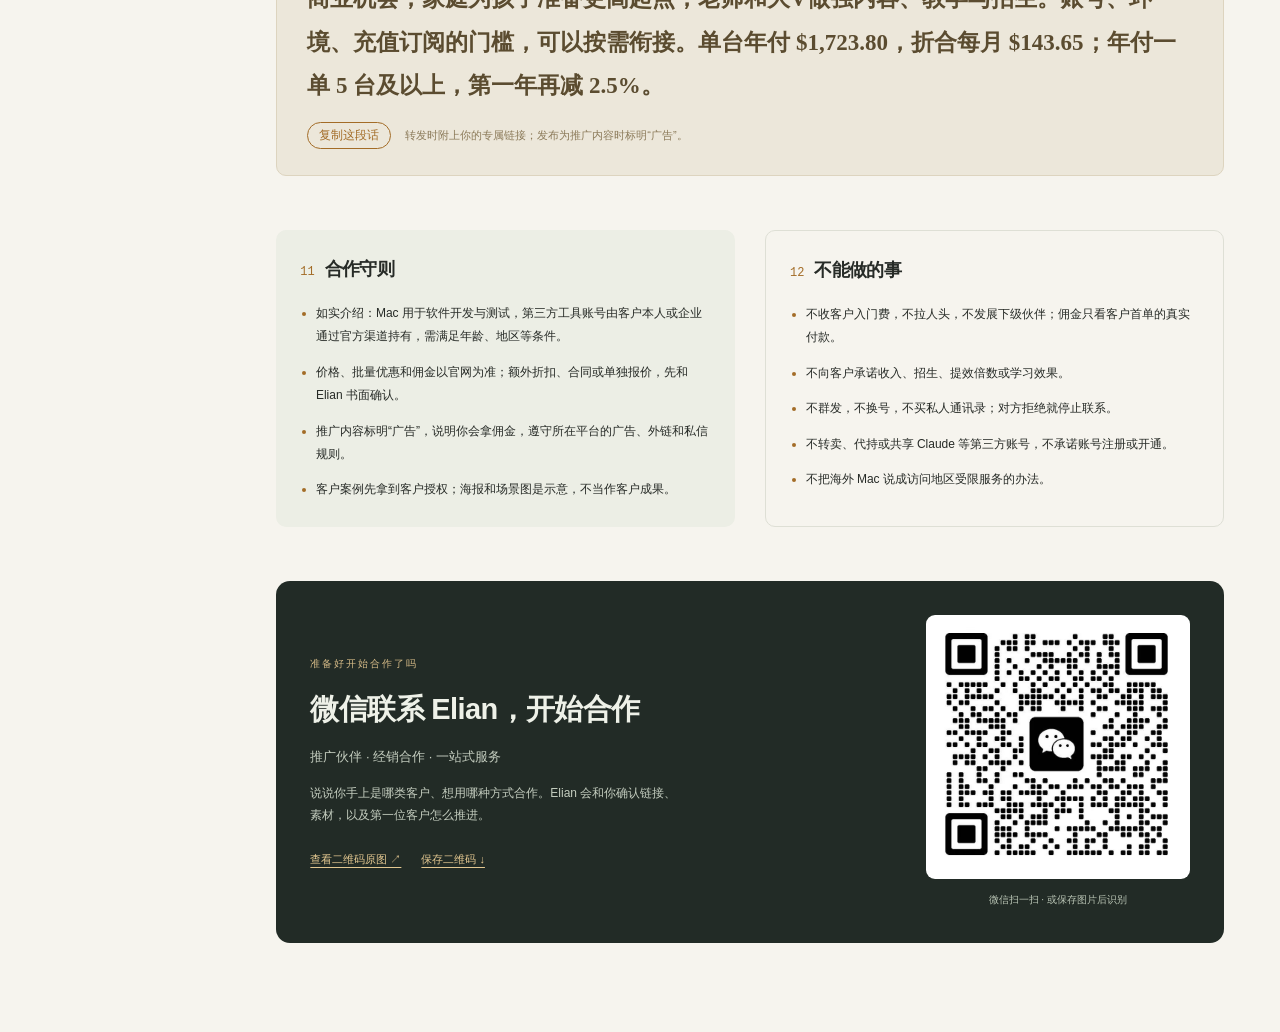
==== commit 24da16eb: "Rewrite the plan page as a partner handbook The page now speaks to partners instead of Elian: two wa" ====
--- a/index.html
+++ b/index.html
@@ -4,37 +4,39 @@
 <meta name="viewport" content="width=device-width,initial-scale=1,viewport-fit=cover">
 <meta name="theme-color" content="#f6f4ee">
 <link rel="stylesheet" href="styles.css">
-<title>Mac mini 租赁渠道合作与营销方案 | wodeMac</title>
-<meta name="description" content="wodeMac 美国加州独享 Mac mini 租赁的渠道合作与营销资料。了解远程开发与测试用途、客户适用条件、首单推广规则、宣传素材和购买合作问答。">
+<title>合作伙伴手册：Mac mini 租赁推广与经销合作 | wodeMac</title>
+<meta name="description" content="wodeMac 合作伙伴手册：美国加州独享 Mac mini 租赁的推广与经销合作方式、三类客户怎么讲、价格与首单佣金、建立合作步骤、前 30 天执行和分工。">
 <meta name="robots" content="index,follow,max-image-preview:large">
 <link rel="canonical" href="https://wodemac.vilesaint.com/">
 <meta property="og:type" content="website">
 <meta property="og:locale" content="zh_CN">
 <meta property="og:site_name" content="wodeMac">
-<meta property="og:title" content="Mac mini 租赁渠道合作与营销方案 | wodeMac">
-<meta property="og:description" content="wodeMac 美国加州独享 Mac mini 租赁的渠道合作与营销资料。了解远程开发与测试用途、客户适用条件、首单推广规则、宣传素材和购买合作问答。">
+<meta property="og:title" content="合作伙伴手册：Mac mini 租赁推广与经销合作 | wodeMac">
+<meta property="og:description" content="wodeMac 合作伙伴手册：美国加州独享 Mac mini 租赁的推广与经销合作方式、三类客户怎么讲、价格与首单佣金、建立合作步骤、前 30 天执行和分工。">
 <meta property="og:url" content="https://wodemac.vilesaint.com/">
 <meta property="og:image" content="https://wodemac.com/assets/wodemac-og.jpg">
 <meta name="twitter:card" content="summary_large_image">
 <link rel="stylesheet" href="seo.css">
-<script id="wodemac-seo-schema" type="application/ld+json">{"@context":"https://schema.org","@graph":[{"@type":"Organization","@id":"https://wodemac.com/#organization","name":"wodeMac","url":"https://wodemac.com/"},{"@type":"WebSite","@id":"https://wodemac.vilesaint.com/#website","name":"wodeMac 服务与渠道合作资料","url":"https://wodemac.vilesaint.com/","inLanguage":"zh-CN","publisher":{"@id":"https://wodemac.com/#organization"}},{"@type":"WebPage","@id":"https://wodemac.vilesaint.com/#webpage","url":"https://wodemac.vilesaint.com/","name":"Mac mini 租赁渠道合作与营销方案 | wodeMac","description":"wodeMac 美国加州独享 Mac mini 租赁的渠道合作与营销资料。了解远程开发与测试用途、客户适用条件、首单推广规则、宣传素材和购买合作问答。","inLanguage":"zh-CN","isPartOf":{"@id":"https://wodemac.vilesaint.com/#website"},"about":{"@id":"https://wodemac.com/#organization"}}]}</script>
+<script id="wodemac-seo-schema" type="application/ld+json">{"@context":"https://schema.org","@graph":[{"@type":"Organization","@id":"https://wodemac.com/#organization","name":"wodeMac","url":"https://wodemac.com/"},{"@type":"WebSite","@id":"https://wodemac.vilesaint.com/#website","name":"wodeMac 服务与渠道合作资料","url":"https://wodemac.vilesaint.com/","inLanguage":"zh-CN","publisher":{"@id":"https://wodemac.com/#organization"}},{"@type":"WebPage","@id":"https://wodemac.vilesaint.com/#webpage","url":"https://wodemac.vilesaint.com/","name":"合作伙伴手册：Mac mini 租赁推广与经销合作 | wodeMac","description":"wodeMac 合作伙伴手册：美国加州独享 Mac mini 租赁的推广与经销合作方式、三类客户怎么讲、价格与首单佣金、建立合作步骤、前 30 天执行和分工。","inLanguage":"zh-CN","isPartOf":{"@id":"https://wodemac.vilesaint.com/#website"},"about":{"@id":"https://wodemac.com/#organization"}}]}</script>
 </head>
 <body>
-<a class="skip-link" href="#plan">跳到方案正文</a>
-<aside class="sidebar" aria-label="方案目录">
-  <a class="wordmark" href="#overview" aria-label="wodeMac 营销方案首页">wodeMac<span class="brand-dot" aria-hidden="true"></span></a>
-  <p class="sidebar-caption">营销执行方案</p>
+<a class="skip-link" href="#plan">跳到手册正文</a>
+<aside class="sidebar" aria-label="手册目录">
+  <a class="wordmark" href="#overview" aria-label="wodeMac 合作伙伴手册首页">wodeMac<span class="brand-dot" aria-hidden="true"></span></a>
+  <p class="sidebar-caption">合作伙伴手册</p>
   <nav class="chapter-nav" aria-label="章节导航">
-    <a class="current" href="#overview" aria-current="location"><span>00</span>方案总览</a>
-    <a href="#execution"><span>01</span>时间分配</a>
-    <a href="#customers"><span>02</span>目标客户</a>
-    <a href="#conversation"><span>03</span>沟通话术</a>
-    <a href="#pricing"><span>04</span>价格与佣金</a>
-    <a href="#commission"><span>05</span>提成规则</a>
-    <a href="#quote"><span>06</span>统一话术</a>
-    <a href="#channels"><span>07</span>渠道拆解</a>
-    <a href="#timeline"><span>08</span>每周行动</a>
-    <a href="#review"><span>09</span>复盘与边界</a>
+    <a class="current" href="#overview" aria-current="location"><span>00</span>手册总览</a>
+    <a href="#why"><span>01</span>为什么合作</a>
+    <a href="#modes"><span>02</span>合作方式</a>
+    <a href="#customers"><span>03</span>你的客户</a>
+    <a href="#conversation"><span>04</span>怎么讲</a>
+    <a href="#pricing"><span>05</span>价格与佣金</a>
+    <a href="#join"><span>06</span>建立合作</a>
+    <a href="#execution"><span>07</span>前 30 天</a>
+    <a href="#roles"><span>08</span>分工</a>
+    <a href="#commission"><span>09</span>结算</a>
+    <a href="#quote"><span>10</span>一段话介绍</a>
+    <a href="#rules"><span>11</span>合作守则</a>
     <a class="materials-nav" href="materials.html"><span>↗</span>宣传素材</a>
     <a class="cases-nav" href="cases.html"><span>↗</span>客户案例</a>
   <a href="partners.html"><span>↗</span>渠道合作</a><a href="faq.html"><span>↗</span>购买与合作问答</a>
@@ -43,20 +45,19 @@
 </aside>
 <main id="plan">
   <header class="hero" id="overview" data-chapter>
-    <div class="hero-kicker"><span class="status-dot" aria-hidden="true"></span>30 天 · 用前沿工具创造更大价值</div>
-    <h1>wodeMac <span>营销方案</span></h1>
-    <p class="meta">30 天版 · Mac 租赁价格、年付批量优惠与推广佣金均以 wodemac.com 为准</p>
-    <p class="lead" id="plan-lead"></p>
-    <div class="presets target"><span class="target-label">30 天目标</span><button type="button" class="btn" data-target="10">10 台</button><button type="button" class="btn" data-target="20">20 台</button><button type="button" class="btn" data-target="50">50 台</button><button type="button" class="btn" data-target="100">100 台</button><button type="button" class="btn" data-target="200">200 台</button><button type="button" class="btn" data-target="500">500 台</button><label class="target-custom">自己填<input class="mini" id="plan-target" type="number" min="1" max="10000" step="1" inputmode="numeric"></label><button type="button" class="btn" id="plan-reset">按目标重新分配</button></div>
-    <div class="goal">
-      <div><b id="g-units"></b><span>30 天新卖出目标</span></div>
-      <div><b>$0</b><span>30 天现金预算</span></div>
-      <div><b id="g-leads"></b><span>需要的去重线索</span></div>
-    </div>
-    <p class="meta save-state" id="plan-status" aria-live="polite"></p>
+    <div class="hero-kicker"><span class="status-dot" aria-hidden="true"></span>合作伙伴手册 · 一起把 AI 生产力用起来</div>
+    <h1>wodeMac <span>合作伙伴手册</span></h1>
+    <p class="meta">Mac 租赁价格、年付批量优惠与推广佣金均以 wodemac.com 为准</p>
+    <p class="lead">你手上已经有想用好 AI 的学员、客户或家长。wodeMac 提供美国加州独享 Mac mini 和 Claude Code 工作流支持：你介绍真实需求，我们负责机器、环境与交付，客户首单付款后按规则给你计佣。这本手册讲清怎样开始合作、对客户怎么讲、之后每一步怎么做。</p>
+    <div class="goal partner-facts">
+      <div><b>15<small>%</small></b><span>年付首单佣金</span></div>
+      <div><b>$258.57</b><span>每台年付首单佣金</span></div>
+      <div><b>$0</b><span>加入费用</span></div>
+    </div>
+    <div class="hero-actions"><a class="hero-primary" href="#join">开始合作 →</a><a href="#contact">微信联系 Elian ↗</a></div>
   </header>
 
-  <!-- service-facts:start --><section class="seo-facts" aria-labelledby="service-facts-title"><h2 id="service-facts-title">先了解服务，再讨论合作</h2><p>wodeMac 提供美国加州独享 Mac mini 租赁，用于软件开发与测试，按约配合远程环境和 AI 编程工作流支持。第三方工具账号与订阅由客户本人或企业通过官方渠道持有，需满足相应的年龄、地区与使用条件。</p><p>本页的目标、漏斗和台数测算用于规划，不是已发生的销量或业绩。推广伙伴首单规则、客户归属及对账方式可先查看合作说明；配置、批量价格、经销协议与额外支持按当前订单或书面确认核对。</p><nav aria-label="服务与合作资料"><a href="partners.html">渠道合作说明 →</a><a href="faq.html">购买与合作问答 →</a><a href="https://wodemac.com/guides/">官网中文指南 ↗</a></nav></section><!-- service-facts:end -->
+  <!-- service-facts:start --><section class="seo-facts" aria-labelledby="service-facts-title"><h2 id="service-facts-title">先了解服务，再讨论合作</h2><p>wodeMac 提供美国加州独享 Mac mini 租赁，用于软件开发与测试，按约配合远程环境和 AI 编程工作流支持。第三方工具账号与订阅由客户本人或企业通过官方渠道持有，需满足相应的年龄、地区与使用条件。</p><p>本页的价格、佣金与批量测算仅供估算，不是已发生的销量或收入。推广伙伴首单规则、客户归属及对账方式可先查看合作说明；配置、批量价格、经销协议与额外支持按当前订单或书面确认核对。</p><nav aria-label="服务与合作资料"><a href="partners.html">渠道合作说明 →</a><a href="faq.html">购买与合作问答 →</a><a href="https://wodemac.com/guides/">官网中文指南 ↗</a></nav></section><!-- service-facts:end -->
 
   <section class="belief" id="belief" aria-labelledby="belief-title">
     <p class="belief-kicker">我们的理念</p>
@@ -65,8 +66,45 @@
     <p class="belief-emphasis">因为节约的不仅仅是时间，更是生命。<br>把省下来的时间，用来创造更大的价值。</p>
   </section>
 
+  <section class="plan-section" id="why" data-chapter>
+    <h2><span class="section-no" aria-hidden="true">01</span>为什么值得一起做</h2>
+    <ul class="flow plain">
+      <li><b>客户真的需要</b>团队想更快做出产品和内容，家长想让孩子尽早接触最强的 AI，老师想做出更强的作品去招生。很多人卡在账号、环境和机器上，一直没有真正用起来。</li>
+      <li><b>你已经有信任</b>你认识这些人，知道他们想做什么。你负责把对的人介绍过来、讲清价值；机器开通、远程环境和工作流支持由我们来做。</li>
+      <li><b>规则清楚、可核对</b>客户首单真实付款后计佣，年付 15%。专属链接自动记录归属，官网账户里能看明细，每月对账、人工结算。</li>
+      <li><b>不需要囤货和押金</b>不收加入费用，不压货，不要求业绩。可以先自己用起来，有了真实体验再推荐。</li>
+    </ul>
+  </section>
+
+  <section class="plan-section" id="modes" data-chapter>
+    <h2><span class="section-no" aria-hidden="true">02</span>两种合作方式</h2>
+    <div class="mode-cards">
+      <article>
+        <p class="segment-kicker">推广伙伴 · 今天就能开始</p>
+        <h3>用专属链接推荐，<br>客户首单付款后计佣。</h3>
+        <ul>
+          <li><b>适合：</b>AI 培训老师、网红大V、社群主、有客户关系的个人。</li>
+          <li><b>怎么做：</b>登录 wodemac.com 生成专属链接，客户通过链接自己下单。</li>
+          <li><b>佣金：</b>首单年付 15%、半年付 10%、季付 7.5%、月付 5%，续费不计，只有一级。</li>
+          <li><b>结算：</b>官网账户看明细，每月对账、人工结算。</li>
+        </ul>
+      </article>
+      <article>
+        <p class="segment-kicker">经销 / 一站式合作 · 先书面约定</p>
+        <h3>你负责客户关系，<br>价格和分工单独谈。</h3>
+        <ul>
+          <li><b>适合：</b>ChatGPT / Claude 账号与订阅服务商、出海服务商、IT 与 AI 实施团队。</li>
+          <li><b>怎么做：</b>和 Elian 约定价格、客户关系、服务责任和结算方式，书面确认后开始。</li>
+          <li><b>一站式：</b>账号、订阅与 Mac、环境、工作流打包交付时，两部分费用分别列明。</li>
+          <li><b>适用前提：</b>有稳定客户来源、能承担约定的客户服务。</li>
+        </ul>
+      </article>
+    </div>
+    <p class="note">拿不准选哪种？先按推广伙伴开始，客户量起来以后再谈经销。</p>
+  </section>
+
   <a class="materials-entry" href="materials.html">
-    <div><span class="entry-label">伙伴工具箱</span><h2>宣传素材 <span aria-hidden="true">↗</span></h2></div>
+    <div><span class="entry-label">伙伴工具箱 · 直接下载转发</span><h2>宣传素材 <span aria-hidden="true">↗</span></h2></div>
     <p>品牌理念 · 出海企业 · AI 老师与大V · 学生家长 · 渠道伙伴 · 一站式服务<br><span>61 张场景化海报，一个卖点一张，每张一种视觉风格。</span></p>
   </a>
 
@@ -76,33 +114,24 @@
     <p>出海团队 · 学生家长 · AI 老师与大V · 一站式客户<br><span>按客户类型查看，案例照片与说明待补充。</span></p>
   </a>
 
-  <section class="plan-section" id="execution" data-chapter>
-    <h2><span class="section-no" aria-hidden="true">01</span>Elian 的时间怎么花</h2>
-    <ul class="steps">
-      <li id="time-calls"></li>
-      <li><b>两成时间陪伙伴成交：</b>按客户的购买理由来讲：团队看业务成果，家长看能力起点和作品，老师看内容与教学案例；再解决账号、订阅、环境和交付问题。</li>
-      <li><b>少做的事：</b>不自己追散客，不自己拍大量内容。内容围绕三类客群的购买理由，做伙伴能转发、客户看得懂的案例。</li>
-    </ul>
-  </section>
-
   <section class="plan-section" id="customers" data-chapter>
-    <h2><span class="section-no" aria-hidden="true">02</span>三类客户，三种购买理由</h2>
-    <p class="section-intro">同一套前沿工具，要讲清不同的价值：团队的商业竞争力、孩子的能力起点、老师的作品与生意。</p>
+    <h2><span class="section-no" aria-hidden="true">03</span>你的客户里，谁最需要</h2>
+    <p class="section-intro">先把你手上的客户分成三类。同一套前沿工具，要讲清不同的价值：团队的商业竞争力、孩子的能力起点、老师的作品与生意。</p>
     <ol class="segs value-segments">
       <li>
         <div><p class="segment-kicker">01 / 出海团队</p><h3>给团队配上<br>生产力重武器。</h3><p class="segment-promise">更快做出产品与内容，<br>去争取更大的生意。</p></div>
-        <div class="segment-body"><h4>他们真正想要的</h4><p>开发排期长、内容跟不上、运营忙于重复工作，机会来了却接不住。团队需要更强的执行力：产品更快推向市场，内容与销售更快跟上，把人力用在客户和增长上。</p><h4>我们怎么讲</h4><p>美国加州独享 Mac，承载 Claude Code 的开发与自动化工作流。先用好前沿生产力工具，再把工具能力转成产品、交付和商业机会。</p></div>
+        <div class="segment-body"><h4>他们真正想要的</h4><p>开发排期长、内容跟不上、运营忙于重复工作，机会来了却接不住。团队需要更强的执行力：产品更快推向市场，内容与销售更快跟上，把人力用在客户和增长上。</p><h4>你可以这样讲</h4><p>美国加州独享 Mac，承载 Claude Code 的开发与自动化工作流。先用好前沿生产力工具，再把工具能力转成产品、交付和商业机会。</p></div>
         <p class="note"><b>具体场景：</b>从需求到产品原型、从产品资料到多语言内容、从重复运营到自动化流程。<b>要拿出的证据：</b>同一任务的前后用时、成果质量和实际采用情况。</p><div class="scene-link"><span class="scene-link-label">官网对应场景</span><a href="https://wodemac.com/#scene-team" target="_blank" rel="noopener">wodemac.com/#scene-team <span aria-hidden="true">↗</span></a><button type="button" class="copy-link" data-copy="https://wodemac.com/#scene-team">复制链接</button><small>用专属分销链接转发时，在链接末尾加上 <code>#scene-team</code>，客户打开就是这个场景，归属照常计算。</small></div>
       </li>
       <li>
         <div><p class="segment-kicker">02 / 学生与家长</p><h3>像打游戏一样，<br>开局就配最强装备。</h3><p class="segment-promise">让孩子把最强的 AI——Claude——当游戏玩，<br>在玩里充分探索，起跑线就是最高的。</p></div>
-        <div class="segment-body"><h4>家长真正想要的</h4><p>已经有家长开始用 AI 给孩子当私人辅导，用 AI 来卷教育。家长愿意为孩子投入最好的资源，担心孩子接触得晚、用得浅；也不想逼孩子更累，更希望孩子自己愿意去探索。</p><h4>我们怎么讲</h4><p>别人用 AI 卷，我们带孩子用 AI 玩。打游戏要选最好的装备，学本事也一样：一开局就用最强的 AI——Claude。由家长操作与引导，用 Claude Code 陪孩子做小游戏、互动故事和小网页，在提问、试错和做东西里长出兴趣和能力。学校里交朋友，回家玩 AI。</p></div>
+        <div class="segment-body"><h4>家长真正想要的</h4><p>已经有家长开始用 AI 给孩子当私人辅导，用 AI 来卷教育。家长愿意为孩子投入最好的资源，担心孩子接触得晚、用得浅；也不想逼孩子更累，更希望孩子自己愿意去探索。</p><h4>你可以这样讲</h4><p>别人用 AI 卷，我们带孩子用 AI 玩。打游戏要选最好的装备，学本事也一样：一开局就用最强的 AI——Claude。由家长操作与引导，用 Claude Code 陪孩子做小游戏、互动故事和小网页，在提问、试错和做东西里长出兴趣和能力。学校里交朋友，回家玩 AI。</p></div>
         <p class="note"><b>重点城市：</b>北京、上海、广州、深圳、武汉等。<b>具体场景：</b>放学后或周末，家长陪孩子把一个想玩的点子做成能玩的小作品，做出来就是一次通关。<b>要拿出的证据：</b>创作过程、修改记录，以及孩子能讲清的思路。</p><div class="scene-link"><span class="scene-link-label">官网对应场景</span><a href="https://wodemac.com/#scene-family" target="_blank" rel="noopener">wodemac.com/#scene-family <span aria-hidden="true">↗</span></a><button type="button" class="copy-link" data-copy="https://wodemac.com/#scene-family">复制链接</button><small>用专属分销链接转发时，在链接末尾加上 <code>#scene-family</code>，客户打开就是这个场景，归属照常计算。</small></div>
       </li>
       <li>
         <div><p class="segment-kicker">03 / AI 培训老师与网红大V</p><h3>先做出更强的作品，<br>再赢得更多学员。</h3><p class="segment-promise">内容、课程和学员案例，<br>都可以成为增长的底气。</p></div>
-        <div class="segment-body"><h4>他们真正想突破的</h4><p>工具更新快、同类内容多，只讲概念越来越难建立信任。老师和大V要先提高自己的产出能力，做出更好的自媒体内容、课程和作品，再用学员的实战成果带动口碑与招生。</p><h4>我们怎么讲</h4><p>你教 AI，就先用 AI 做出让人服气的结果。把 Claude Code 用进自己的内容和课程生产，形成可复现的案例，帮助学员做出作品，去争取更多学员和收入。</p></div>
-        <p class="note"><b>具体场景：</b>老师做出一个工具、一套可复现工作流或一份课程案例，再带学员完成作品。<b>合作顺序：</b>先让老师作为用户获得价值，再用专属链接向学员和客户推荐。</p><div class="scene-link"><span class="scene-link-label">官网对应场景</span><a href="https://wodemac.com/#scene-class" target="_blank" rel="noopener">wodemac.com/#scene-class <span aria-hidden="true">↗</span></a><button type="button" class="copy-link" data-copy="https://wodemac.com/#scene-class">复制链接</button><small>用专属分销链接转发时，在链接末尾加上 <code>#scene-class</code>，客户打开就是这个场景，归属照常计算。</small></div>
+        <div class="segment-body"><h4>他们真正想突破的</h4><p>工具更新快、同类内容多，只讲概念越来越难建立信任。老师和大V要先提高自己的产出能力，做出更好的自媒体内容、课程和作品，再用学员的实战成果带动口碑与招生。</p><h4>你可以这样讲</h4><p>你教 AI，就先用 AI 做出让人服气的结果。把 Claude Code 用进自己的内容和课程生产，形成可复现的案例，帮助学员做出作品，去争取更多学员和收入。</p></div>
+        <p class="note"><b>具体场景：</b>老师做出一个工具、一套可复现工作流或一份课程案例，再带学员完成作品。<b>建议顺序：</b>老师先作为用户获得价值，再用专属链接向学员和客户推荐。</p><div class="scene-link"><span class="scene-link-label">官网对应场景</span><a href="https://wodemac.com/#scene-class" target="_blank" rel="noopener">wodemac.com/#scene-class <span aria-hidden="true">↗</span></a><button type="button" class="copy-link" data-copy="https://wodemac.com/#scene-class">复制链接</button><small>用专属分销链接转发时，在链接末尾加上 <code>#scene-class</code>，客户打开就是这个场景，归属照常计算。</small></div>
       </li>
     </ol>
     <div class="access-value" id="access-value">
@@ -110,18 +139,18 @@
       <h3>很多人卡住的，<br>不是想法，而是根本没有跑通。</h3>
       <p>账号、使用环境、充值订阅、远程机器、实际工作流，任何一环卡住，工具再强也用不起来。客户需要有人帮他跨过这些门槛，把前沿工具变成每天能用的生产力。</p>
       <p class="access-promise">把少数人率先掌握的工具，变成客户自己的日常能力。</p>
-      <p class="note"><b>分工：</b>余老师对接 ID 注册、账号开通、充值订阅和支付；我们负责美国加州独享 Mac mini、远程环境与 Claude Code 工作流。先核清成本，再确定整套售价与分销比例。</p><div class="scene-link"><span class="scene-link-label">官网对应场景</span><a href="https://wodemac.com/#scene-concierge" target="_blank" rel="noopener">wodemac.com/#scene-concierge <span aria-hidden="true">↗</span></a><button type="button" class="copy-link" data-copy="https://wodemac.com/#scene-concierge">复制链接</button><small>用专属分销链接转发时，在链接末尾加上 <code>#scene-concierge</code>，客户打开就是这个场景，归属照常计算。</small></div>
-    </div>
-    <p class="note"><b>获客路径：</b>AI 老师和大V既是核心用户，也可以成为推广伙伴；ChatGPT / Claude 账号与订阅服务商是重要渠道，手上已有愿意为工具付费的客户。介绍客户时，按最终客群选择对应价值主张。</p>
+      <p class="note"><b>分工：</b>账号开通、充值订阅和支付由对应的服务伙伴对接，账号归客户本人所有；wodeMac 负责美国加州独享 Mac mini、远程环境与 Claude Code 工作流。一站式整套服务需要单独报价，先联系 Elian 确认。</p><div class="scene-link"><span class="scene-link-label">官网对应场景</span><a href="https://wodemac.com/#scene-concierge" target="_blank" rel="noopener">wodemac.com/#scene-concierge <span aria-hidden="true">↗</span></a><button type="button" class="copy-link" data-copy="https://wodemac.com/#scene-concierge">复制链接</button><small>用专属分销链接转发时，在链接末尾加上 <code>#scene-concierge</code>，客户打开就是这个场景，归属照常计算。</small></div>
+    </div>
+    <p class="note"><b>从哪一类开始：</b>先挑你最熟、信任最深的一类客户。AI 老师和大V可以先自己用起来；账号与订阅服务商手上已有愿意为工具付费的客户，按团队、家长、老师分别标注后再介绍。</p>
   </section>
 
   <section class="plan-section" id="conversation" data-chapter>
-    <h2><span class="section-no" aria-hidden="true">03</span>先打中购买理由，再讲怎么交付</h2>
+    <h2><span class="section-no" aria-hidden="true">04</span>怎么讲：先打中购买理由，再讲怎么交付</h2>
     <nav class="audience-jumps" aria-label="按客户群查看话术">
       <a href="#pitch-business">出海团队 <span aria-hidden="true">↓</span></a>
       <a href="#pitch-parents">学生与家长 <span aria-hidden="true">↓</span></a>
       <a href="#pitch-partners">AI 老师与大V <span aria-hidden="true">↓</span></a>
-      <a href="#pitch-service">跨过使用门槛与渠道合作 <span aria-hidden="true">↓</span></a>
+      <a href="#pitch-service">卡在使用门槛的人 <span aria-hidden="true">↓</span></a>
     </nav>
 
     <article class="script-group" id="pitch-business">
@@ -145,7 +174,7 @@
         <div><h4>先了解家庭的真实目标</h4><ul><li>孩子对什么感兴趣，家长希望一起做出什么？</li><li>谁来操作工具、引导过程，每周能安排多少共同实践时间？</li><li>目前卡在工具、账号、订阅还是环境？整套配置预算是多少？</li></ul></div>
         <div><h4>把下单理由讲具体</h4><p>“这份投入，是为家庭准备前沿工具和一个能真正开始的创作环境。我们把机器、配套服务、费用和交付内容列清楚；您把第一个亲子项目和参与时间定下来，让孩子的想法有机会成为作品。”</p></div>
       </div>
-      <a class="parent-contact" href="#contact">联系 Elian，确认家庭配置与配套服务 <span aria-hidden="true">↗</span></a>
+      <a class="parent-contact" href="#contact">客户需要家庭配置与配套服务？联系 Elian 一起报价 <span aria-hidden="true">↗</span></a>
     </article>
 
     <article class="script-group" id="pitch-partners">
@@ -154,8 +183,7 @@
         <div><h4>开场：想招到更多学员，先做出更强的作品</h4><p>“做 AI 内容和培训，最有说服力的，是您自己做成了什么，又带学员做成了什么。用好 Claude Code，可以把自己的内容生产、工具开发和课程案例继续往前推。先让自己产出更好的作品，再让作品变成内容、课程和学员案例，去争取更好的口碑、更多学员和收入。我们提供加州独享 Mac 和工作流支持，帮您把这套能力用起来。”</p></div>
         <div><h4>围绕三种成果来讲</h4><ul><li>自媒体：从自己的真实作品与实践过程里长出内容，建立专业辨识度。</li><li>课程：把做成的任务变成可复现的方法，形成更有说服力的实战课程。</li><li>学员：帮助学生完成自己的作品，用实际案例积累口碑与招生素材。</li></ul></div>
         <div><h4>先问什么</h4><ul><li>您现在最想做强的是内容、课程，还是学员成果？</li><li>哪一个真实项目，做成后最适合公开展示和教学？</li><li>学员主要卡在方法、账号与订阅，还是实践环境？</li></ul></div>
-        <div><h4>先成为用户，再成为伙伴</h4><p>先跑通老师自己的工作流，整理作品、过程和教学方法。认可价值后，再用专属链接介绍学员和企业客户。推广收益是延伸，老师自己的生产力、教学成果和生意增长才是第一层价值。</p></div>
-        <div><h4>合作怎么说</h4><p>“您负责内容、教学和介绍真实需求，我们配合环境与交付。Mac 租赁按客户首单计佣：年付 15%、半年付 10%、季付 7.5%、月付 5%，续费不计。原价年付首单佣金 $258.57，批量折扣按实付计；经销商合作方式和价格另谈。”</p></div>
+        <div><h4>先成为用户，再推荐</h4><p>“建议您先跑通自己的工作流，整理作品、过程和教学方法。有了自己的真实结果，再向学员和企业客户推荐，说服力完全不同。”老师自己的生产力、教学成果和生意增长，是第一层价值。</p></div>
       </div>
     </article>
 
@@ -164,23 +192,16 @@
       <div class="script">
         <div><h4>面对卡在账号、环境和充值的人</h4><p>“您离用好 Claude Code，差的可能不是能力。账号、使用环境、充值订阅和机器，只要有一环没跑通，工具再强也到不了您的工作里。账号与订阅由合作伙伴对接，我们负责加州独享 Mac、远程环境和工作流，按您的需求把这些环节衔接起来。跨过门槛，让先进工具成为您自己的日常生产力。”</p></div>
         <div><h4>先找到卡住的那一环</h4><p>先问客户要完成什么、目前卡在哪里、已经具备哪些条件。把账号、订阅支付、机器与实际任务逐项列清，提供与需求对应的服务，让客户知道花钱之后具体得到什么。</p></div>
-        <div><h4>分工和整套价格</h4><p>余老师负责 ID 注册、账号开通、充值订阅和支付；我们负责美国加州独享 Mac mini、远程环境与 Claude Code 工作流。先核清成本，再定整套服务售价和分销比例，Mac 租赁单价与整套服务价格分别列明。</p></div>
-        <div><h4>联系账号与订阅服务商</h4><p>“您已经有愿意为 ChatGPT、Claude 或使用环境付费的客户。他们拿到工具之后，还需要真正用起来：企业想做业务，家长想陪孩子做作品，老师想做课程案例。您继续做好现有服务，我们承接加州 Mac 与工作流，一起把客户的需求服务得更深。”</p></div>
-        <div><h4>怎么把合作推进下去</h4><p>请服务商按团队、家长、老师标注现有付费客户，先介绍一位目标明确的人。先按他的购买理由讲价值，再补齐卡住的环节，明确交付内容与报价；完成首位客户后再持续推荐，按已约定规则结算。</p></div>
+        <div><h4>分工和整套价格</h4><p>账号开通、充值订阅和支付由对应的服务伙伴对接，账号归客户本人所有；wodeMac 负责美国加州独享 Mac mini、远程环境与 Claude Code 工作流。Mac 租赁按官网价格，一站式整套服务由 Elian 单独报价，两部分分别列明。</p></div>
       </div>
     </article>
 
-    <div class="pitch-common"><h3>统一顺序：想要的结果 → 用工具实现的场景 → 跨门槛交付 → 报价</h3><p>团队讲产品、交付和商业机会；家长讲能力起点、探索与作品；老师讲内容、教学、学员案例和招生。先让客户看见与自己有关的价值，再解释加州独享 Mac、Claude Code 和配套服务怎样支持这个结果。</p><p>表达要有力量，证据要落在真实任务上。提效看前后用时和质量，商业价值看实际采用和业务反馈，家庭与教学价值看参与过程和作品。用客户能理解、能核对的成果建立信任。</p></div>
-  </section>
-
-  <section class="partner-entry" aria-label="官网与分销入口">
-    <div><span>官网 · 推广伙伴入口</span><a href="https://wodemac.com/" target="_blank" rel="noopener">wodemac.com ↗</a></div>
-    <p>登录后，可以生成自己的分销链接。</p>
+    <div class="pitch-common"><h3>每次沟通的顺序：想要的结果 → 用工具实现的场景 → 跨门槛交付 → 报价</h3><p>团队讲产品、交付和商业机会；家长讲能力起点、探索与作品；老师讲内容、教学、学员案例和招生。先让客户看见与自己有关的价值，再解释加州独享 Mac、Claude Code 和配套服务怎样支持这个结果。</p><p>表达要有力量，证据要落在真实任务上。提效看前后用时和质量，商业价值看实际采用和业务反馈，家庭与教学价值看参与过程和作品。用客户能理解、能核对的成果建立信任。</p></div>
   </section>
 
   <section class="plan-section" id="pricing" data-chapter>
-    <h2><span class="section-no" aria-hidden="true">04</span>Mac 租赁价格和推广佣金</h2>
-    <p class="note">以下为 Mac 租赁价格，表内佣金适用于推广伙伴；经销商合作方式和价格单独沟通。包含 ID 注册、账号、订阅和支付的一站式整套服务，待余老师核清成本后另行定价、约定分销比例。</p>
+    <h2><span class="section-no" aria-hidden="true">05</span>价格与你的佣金</h2>
+    <p class="note">以下为官网 Mac 租赁价格，表内佣金是推广伙伴每台的首单佣金。经销合作的价格与分成单独书面约定；包含账号、订阅和支付的一站式整套服务，由 Elian 单独报价。</p>
     <div class="table">
       <table class="prices">
         <thead><tr><th>方案</th><th>一次支付</th><th>折合每月</th><th>首单提成</th><th>提成金额</th></tr></thead>
@@ -193,8 +214,7 @@
       </table>
     </div>
     <ul class="note">
-      <li>提成只计客户首单，续费、注册、未付款和退款订单不计，只有一级。周付已停售，网站上也没有限时折扣了。</li>
-      <li id="p-range"></li>
+      <li>佣金只计客户首单，续费、注册、未付款和退款订单不计，只有一级。官网没有限时折扣，不要向客户承诺额外优惠。</li>
       <li>批量优惠仅限年付：一单 5 台及以上，第一年整单再减 2.5%，续费恢复年付价。推广伙伴首单提成按实际付款金额计算。</li>
     </ul>
     <h3 class="sub" id="annual-bulk">年付批量优惠</h3>
@@ -217,91 +237,95 @@
     </div>
   </section>
 
-  <section class="plan-section" id="commission" data-chapter>
-    <h2><span class="section-no" aria-hidden="true">05</span>推广伙伴提成规则</h2>
-    <ul>
-      <li><b>规则：</b>推广伙伴登录后生成专属链接。客户首单按方案计提成：年付 15%、半年付 10%、季付 7.5%、月付 5%。续费、注册、未付款和退款订单不计，只有一级，没有二级。</li>
-      <li><b>归属：</b>客户通过链接首次访问后 30 天内注册，才算这个伙伴带来的。</li>
-      <li><b>结算：</b>伙伴在账户里看明细，每月对账，人工结算。</li>
-      <li id="p-recruit"></li>
-    </ul>
-  </section>
-
-  <section class="plan-section" id="quote" data-chapter>
-    <h2><span class="section-no" aria-hidden="true">06</span>统一话术</h2>
-    <p class="quote-principle">搞，就搞最好的！把前沿工具变成自己的竞争力，把省下来的时间，用来创造更大的价值。</p>
-    <p class="lead">美国加州独享 Mac mini，帮你把 Claude Code 的生产力真正用起来。出海团队争取更多商业机会，家庭为孩子准备更高起点，老师和大V做强内容、教学与招生。账号、环境、充值订阅的门槛，由伙伴与我们按需衔接。单台年付基准价 $1,723.80，折合每月 $143.65。年付一单 5 台及以上，第一年再减 2.5%；需要合同或单独报价，联系销售。</p>
-    <p class="note">对外先按客群选择价值主张，再列配置与价格；账号、订阅及一站式配套服务另行报价。</p>
-  </section>
-
-  <section class="plan-section" id="channels" data-chapter>
-    <h2><span class="section-no" aria-hidden="true">07</span>这些台数从哪里来</h2>
+  <section class="plan-section" id="join" data-chapter>
+    <h2><span class="section-no" aria-hidden="true">06</span>怎样建立合作</h2>
+    <ol class="flow">
+      <li><b>加 Elian 微信</b>告诉 Elian 你手上主要是哪类客户（团队、家长、老师，或账号订阅客户）、大概多少人，想做推广伙伴还是经销。</li>
+      <li><b>生成你的专属链接</b>登录 <a href="https://wodemac.com/" target="_blank" rel="noopener">wodemac.com</a>，在推广伙伴入口生成链接。转发时可在链接末尾加 <code>#scene-team</code>、<code>#scene-family</code>、<code>#scene-class</code> 或 <code>#scene-concierge</code>，客户直接打开对应场景，归属照常计算。</li>
+      <li><b>最好先自己用一次</b>尤其是老师和大V：用 Claude Code 跑通一个自己的小项目，你讲的每句话就都有真实体验支撑。</li>
+      <li><b>挑好素材</b>从<a href="materials.html">宣传素材</a>里选与客群对应的海报。发布推广内容时标明“广告”，说明你会拿佣金，并遵守所在平台的规则。</li>
+      <li><b>约一次对齐</b>和 Elian 花 30 分钟过一遍：你的客群、第一批要联系的人、怎么讲、谁来演示和报价。经销合作在这一步书面确认价格与分工。</li>
+    </ol>
+  </section>
+
+  <section class="plan-section" id="execution" data-chapter>
+    <h2><span class="section-no" aria-hidden="true">07</span>开始后的前 30 天</h2>
     <div class="table">
       <table class="work">
-        <thead><tr><th>渠道</th><th>具体做什么</th><th>线索</th><th>台数</th></tr></thead>
+        <thead><tr><th>时间</th><th>你要做的事</th><th>Elian 和 wodeMac 配合</th></tr></thead>
         <tbody>
-          <tr><th>渠道伙伴</th><td>招募 AI 培训大V、账号与订阅服务商及出海服务商。老师先用 Claude Code 做出内容、课程或工具案例，再向学员推荐；服务商按团队、家长和老师筛选已有付费客户，分别讲商业产出、能力起点和教学增长。先交付首位客户，再持续合作。</td><td class="num"><input class="mini" id="l-partner" type="number" min="0" step="1" inputmode="numeric" aria-label="渠道伙伴线索"></td><td class="num"><input class="mini" id="u-partner" type="number" min="0" step="1" inputmode="numeric" aria-label="渠道伙伴台数"></td></tr>
-          <tr><th>出海中小企业</th><td id="t-enterprise"></td><td class="num"><input class="mini" id="l-enterprise" type="number" min="0" step="1" inputmode="numeric" aria-label="出海中小企业线索"></td><td class="num"><input class="mini" id="u-enterprise" type="number" min="0" step="1" inputmode="numeric" aria-label="出海中小企业台数"></td></tr>
-          <tr><th>一站式客户</th><td>重点触达北京、上海、广州、深圳、武汉等城市的家长，以及想用但卡在账号、环境、充值订阅的客户。家长先讲 AI 能力起点与亲子作品，再提供配套服务。余老师负责账号与订阅支付，我们负责加州 Mac 与工作流，成本核清后定整套售价和分销比例。</td><td class="num"><input class="mini" id="l-vip" type="number" min="0" step="1" inputmode="numeric" aria-label="一站式客户线索"></td><td class="num"><input class="mini" id="u-vip" type="number" min="0" step="1" inputmode="numeric" aria-label="一站式客户台数"></td></tr>
-          <tr><th>内容（配合伙伴）</th><td id="t-content"></td><td class="num">—</td><td class="num">—</td></tr>
-          <tr><th>伙伴说明会</th><td id="t-session"></td><td class="num">—</td><td class="num">—</td></tr>
-          <tr><th>AI 和客户表</th><td>AI 整理渠道伙伴名单、沟通记录和跟进消息草稿，人审核后再发。只用现有工具。</td><td class="num">—</td><td class="num">—</td></tr>
-          <tr class="total"><th>合计</th><td id="t-sum-note"></td><td class="num" id="t-leads"></td><td class="num" id="t-units"></td></tr>
+          <tr><th>第 1 周</th><td>生成链接；把现有客户按团队、家长、老师标注；挑出 3–5 位目标明确的人；自己先跑通一个小项目。</td><td>伙伴说明会；按你的客群推荐素材与官网场景链接；回答账号、环境和价格问题。</td></tr>
+          <tr><th>第 2 周</th><td>一对一沟通，先问清对方想做成什么、卡在哪里；把有意向的人带到官网对应场景，或拉群介绍给 Elian。</td><td>一起演示、报价，帮客户确认配置；需要一站式服务时单独报价。</td></tr>
+          <tr><th>第 3 周</th><td>首位客户下单后跟进使用，收集反馈；客户同意后，记录过程整理成案例；继续介绍下一位。</td><td>开通交付（通常 24 小时内，最迟 3 个工作日）；陪客户在 72 小时内做出第一份成果。</td></tr>
+          <tr><th>第 4 周</th><td>对账第一个月佣金；看哪一类客户最容易成交，下个月集中在这一类。</td><td>提供佣金明细，人工结算；一起复盘说法和素材，补充新的案例。</td></tr>
         </tbody>
       </table>
     </div>
-    <p class="note">渠道伙伴是获客路径，团队、家长和老师是最终客群。客户按首次来源去重统计，避免同时计入伙伴转介和直接服务。</p>
-    <div class="funnel note" id="t-funnel"></div>
-    <p class="note funnel-note" id="t-customers"></p>
-  </section>
-
-  <section class="plan-section" id="timeline" data-chapter>
-    <h2><span class="section-no" aria-hidden="true">08</span>30 天节奏</h2>
+    <p class="note">每位客户的交付节奏：确定一个与购买理由对应的任务 → 开通当天开始使用 → 72 小时内形成第一份可用成果 → 第 7 天再用一次同一工作流。团队看业务任务，家庭由家长参与共创，老师形成可教学的案例。</p>
+  </section>
+
+  <section class="plan-section" id="roles" data-chapter>
+    <h2><span class="section-no" aria-hidden="true">08</span>分工：你负责什么，我们负责什么</h2>
     <div class="table">
-      <table class="work">
-        <thead><tr><th>时间</th><th>当周台数</th><th>累计</th><th>要完成的事</th></tr></thead>
+      <table class="work roles">
+        <thead><tr><th>环节</th><th>你</th><th>wodeMac</th></tr></thead>
         <tbody>
-          <tr><th>第 1 周</th><td class="num"><input class="mini" id="w-0" type="number" min="0" step="1" inputmode="numeric" aria-label="第 1 周台数"></td><td class="num" id="c-0"></td><td id="w-t-0"></td></tr>
-          <tr><th>第 2 周</th><td class="num"><input class="mini" id="w-1" type="number" min="0" step="1" inputmode="numeric" aria-label="第 2 周台数"></td><td class="num" id="c-1"></td><td id="w-t-1"></td></tr>
-          <tr><th>第 3 周</th><td class="num"><input class="mini" id="w-2" type="number" min="0" step="1" inputmode="numeric" aria-label="第 3 周台数"></td><td class="num" id="c-2"></td><td id="w-t-2"></td></tr>
-          <tr><th>第 4 周</th><td class="num"><input class="mini" id="w-3" type="number" min="0" step="1" inputmode="numeric" aria-label="第 4 周台数"></td><td class="num" id="c-3"></td><td id="w-t-3"></td></tr>
+          <tr><th>找到客户</th><td>介绍真实需求，讲清对方能得到的价值</td><td>素材、官网场景页、案例和说明会</td></tr>
+          <tr><th>沟通成交</th><td>约客户、做第一次沟通、跟进意向</td><td>Elian 陪同演示、确认配置和报价</td></tr>
+          <tr><th>开通交付</th><td>告诉客户下一步，转达问题</td><td>加州独享 Mac mini、远程环境与 Claude Code 工作流支持</td></tr>
+          <tr><th>账号与订阅</th><td>提醒客户本人通过官方渠道持有账号</td><td>不代持、不共享账号；一站式服务由对应服务伙伴对接</td></tr>
+          <tr><th>售后与续费</th><td>收集客户反馈，持续推荐新客户</td><td>处理机器与环境问题；续费按官网年付价，不计佣</td></tr>
+          <tr><th>佣金</th><td>在官网账户里核对明细</td><td>每月对账、人工结算</td></tr>
         </tbody>
       </table>
     </div>
-    <p class="note" id="w-note"></p>
-    <p class="note">每位客户的交付：先确定一个与购买理由对应的任务 → 开通当天开始使用 → 72 小时内形成第一份可用成果 → 第 7 天复用一次工作流。团队看业务任务，家庭由家长参与共创，老师形成可教学案例。</p>
-  </section>
-
-  <section class="two plan-section" id="review" data-chapter>
+  </section>
+
+  <section class="plan-section" id="commission" data-chapter>
+    <h2><span class="section-no" aria-hidden="true">09</span>佣金怎么算、怎么结</h2>
+    <ul>
+      <li><b>计佣：</b>客户首单按方案计提成：年付 15%、半年付 10%、季付 7.5%、月付 5%，按实际付款金额计算。续费、注册、未付款和退款订单不计，只有一级，没有二级。</li>
+      <li><b>归属：</b>客户通过你的链接首次访问后 30 天内注册，才算你带来的客户。请客户用你的链接打开官网后再注册下单。</li>
+      <li><b>结算：</b>你在官网账户里看明细，每月对账，人工结算，不是自动打款。</li>
+      <li><b>经销合作：</b>价格、分成和结算方式按书面约定执行。</li>
+    </ul>
+  </section>
+
+  <section class="plan-section" id="quote" data-chapter>
+    <h2><span class="section-no" aria-hidden="true">10</span>一段话介绍 wodeMac（可直接复制）</h2>
+    <p class="quote-principle">搞，就搞最好的！把前沿工具变成自己的竞争力，把省下来的时间，用来创造更大的价值。</p>
+    <p class="lead" id="quote-text">美国加州独享 Mac mini，帮你把 Claude Code 的生产力真正用起来。出海团队争取更多商业机会，家庭为孩子准备更高起点，老师和大V做强内容、教学与招生。账号、环境、充值订阅的门槛，可以按需衔接。单台年付 $1,723.80，折合每月 $143.65；年付一单 5 台及以上，第一年再减 2.5%。</p>
+    <p class="quote-actions"><button type="button" class="copy-link" data-copy-from="quote-text">复制这段话</button><span class="note">转发时附上你的专属链接；发布为推广内容时标明“广告”。</span></p>
+  </section>
+
+  <section class="two plan-section" id="rules" data-chapter>
     <div>
-      <h2><span class="section-no" aria-hidden="true">09</span>什么时候停下来改</h2>
+      <h2><span class="section-no" aria-hidden="true">11</span>合作守则</h2>
       <ul>
-        <li id="s-14"></li>
-        <li id="s-21"></li>
-        <li>招到的伙伴一周内没发链接：先查说明和案例，不要再加人。</li>
-        <li>通过电话、微信、私信累计联系 50 次还没签下 1 个伙伴：换名单或换开场白。</li>
-        <li>出现投诉或平台限制：停掉相应的联系方式。</li>
+        <li>如实介绍：Mac 用于软件开发与测试，第三方工具账号由客户本人或企业通过官方渠道持有，需满足年龄、地区等条件。</li>
+        <li>价格、批量优惠和佣金以官网为准；额外折扣、合同或单独报价，先和 Elian 书面确认。</li>
+        <li>推广内容标明“广告”，说明你会拿佣金，遵守所在平台的广告、外链和私信规则。</li>
+        <li>客户案例先拿到客户授权；海报和场景图是示意，不当作客户成果。</li>
       </ul>
     </div>
     <div>
-      <h2><span class="section-no" aria-hidden="true">10</span>不能做的事</h2>
+      <h2><span class="section-no" aria-hidden="true">12</span>不能做的事</h2>
       <ul>
-        <li>不收入门费，不按拉人头发奖励，只按客户首单的真实付款计提成。</li>
-        <li>不承诺收入。发分销内容前，先查各平台规则。</li>
-        <li>不群发，不换号，不买私人通讯录。对方拒绝就停止联系。</li>
-        <li>不转卖、代持或共享 Claude 账号。账号归客户所有，注册、订阅与使用遵守平台规则。</li>
-        <li>提效倍数标明具体任务、前后用时与条件；收入、招生和学习效果用真实案例说明，不作保证。</li>
-        <li>客户案例要先拿到授权。没签约不叫合作伙伴。</li>
+        <li>不收客户入门费，不拉人头，不发展下级伙伴；佣金只看客户首单的真实付款。</li>
+        <li>不向客户承诺收入、招生、提效倍数或学习效果。</li>
+        <li>不群发，不换号，不买私人通讯录；对方拒绝就停止联系。</li>
+        <li>不转卖、代持或共享 Claude 等第三方账号，不承诺账号注册或开通。</li>
+        <li>不把海外 Mac 说成访问地区受限服务的办法。</li>
       </ul>
     </div>
   </section>
 
   <footer class="contact-footer" id="contact" aria-labelledby="contact-title">
     <div class="contact-copy">
-      <p class="contact-kicker">一起把 AI 生产力用起来</p>
-      <h2 id="contact-title">微信联系 Elian</h2>
-      <p>出海团队 · 学生家长 · AI 老师与大V · 渠道合作</p>
-      <p class="contact-description">聊清您想实现的业务、家庭创作或教学目标，再确认加州 Mac 配置与配套服务。</p>
+      <p class="contact-kicker">准备好开始合作了吗</p>
+      <h2 id="contact-title">微信联系 Elian，开始合作</h2>
+      <p>推广伙伴 · 经销合作 · 一站式服务</p>
+      <p class="contact-description">说说你手上是哪类客户、想用哪种方式合作。Elian 会和你确认链接、素材，以及第一位客户怎么推进。</p>
       <div class="contact-actions">
         <a href="assets/contact/elian-wechat-qr.jpg" target="_blank" rel="noopener">查看二维码原图 ↗</a>
         <a href="assets/contact/elian-wechat-qr.jpg" download="Elian-微信二维码.jpg">保存二维码 ↓</a>
@@ -315,16 +339,10 @@
 </main>
 
 <script>
-
 (function(){
   const $=id=>document.getElementById(id);
   const money=(n,d=0)=>Number.isFinite(n)?new Intl.NumberFormat('en-US',{style:'currency',currency:'USD',maximumFractionDigits:d,minimumFractionDigits:d}).format(n):'—';
-  const PLAN_CH=[['partner',.6,5.6],['enterprise',.3,5],['vip',.1,4]];
   const planInt=(v,lo,hi,fb)=>{const n=Math.round(Number(v));return Number.isFinite(n)&&v!==''&&v!=null?Math.min(hi,Math.max(lo,n)):fb;};
-  function derivePlan(T){T=planInt(T,1,10000,10);const units={};let used=0;PLAN_CH.slice(1).forEach(([k,s])=>{units[k]=Math.round(T*s);used+=units[k];});units.partner=Math.max(0,T-used);const leads={};PLAN_CH.forEach(([k,,p])=>leads[k]=Math.round(units[k]*p));const weeks=[.1,.2,.3].map(x=>Math.round(T*x));weeks.push(Math.max(0,T-weeks[0]-weeks[1]-weeks[2]));return {target:T,units,leads,weeks};}
-  function cleanPlan(p){const base=derivePlan(p&&p.target),out={target:base.target,units:{},leads:{},weeks:[]};PLAN_CH.forEach(([k])=>{out.units[k]=planInt(p&&p.units&&p.units[k],0,100000,base.units[k]);out.leads[k]=planInt(p&&p.leads&&p.leads[k],0,1000000,base.leads[k]);});[0,1,2,3].forEach(i=>out.weeks[i]=planInt(p&&p.weeks&&p.weeks[i],0,100000,base.weeks[i]));return out;}
-  let plan=derivePlan(10),planShared=null,planLocal=false,planRef=null,planTimer=null,planWriting=false,planDirty=false,planStatus='';
-  try{const saved=JSON.parse(localStorage.getItem('wodemac-plan-local-v2')||'null');if(saved){plan=cleanPlan(saved);planLocal=true;}}catch{}
   const setText=(id,text)=>{const el=$(id);if(el)el.textContent=text;};
   // Same arithmetic as wodemac.com orderAmounts(): 2.5% off the whole yearly order of 5+, rounded to the cent.
   function renderBulk(){
@@ -338,38 +356,7 @@
   $('bulk-quantity').addEventListener('input',renderBulk);
   $('bulk-quantity').addEventListener('change',()=>{if($('bulk-quantity').value!=='')$('bulk-quantity').value=planInt($('bulk-quantity').value,1,10000,10);renderBulk();});
   renderBulk();
-  function renderPlan(){
-    const T=plan.target,s=T/10,sumU=PLAN_CH.reduce((a,[k])=>a+plan.units[k],0),sumL=PLAN_CH.reduce((a,[k])=>a+plan.leads[k],0),sumW=plan.weeks.reduce((a,b)=>a+b,0);
-    const pc=Math.max(3,Math.round(3*s)),talks=Math.max(1,Math.round(6*s)),verify=Math.max(1,Math.round(2*s)),recruits=Math.max(1,Math.round(30*s)),byPartner=Math.round(10*s),active=Math.round(10*s),firstRecruits=Math.max(1,Math.round(10*s)),cases=T<=10?2:T<=20?3:5,sessions=T<=20?2:4,ent=plan.units.enterprise>0?Math.max(1,Math.ceil(plan.units.enterprise/2)):0,people=Math.max(0,sumU-plan.units.enterprise),customers=people+ent,extra=Math.max(0,T-10),calls=Math.max(10,Math.round(T/2)+5),totalCalls=calls*22,listSize=Math.max(100,Math.round(100*s));
-    document.querySelectorAll('#plan input.mini').forEach(el=>{if(el===document.activeElement)return;const id=el.id;if(id==='plan-target')el.value=T;else if(id[0]==='u')el.value=plan.units[id.slice(2)];else if(id[0]==='l')el.value=plan.leads[id.slice(2)];else if(id[0]==='w')el.value=plan.weeks[+id.slice(2)];});
-    document.querySelectorAll('[data-target]').forEach(b=>{const selected=+b.dataset.target===T;b.classList.toggle('on',selected);b.setAttribute('aria-pressed',String(selected));});
-    setText('plan-lead','30 天卖出 '+T+' 台。围绕三类结果成交：出海团队的商业竞争力、家庭的 AI 能力起点、老师与大V的作品和生意。Elian 通过电话、微信、私信招募已有付费客户的渠道伙伴，再按客群讲价值、跨门槛、做交付。');
-    $('time-calls').innerHTML='<b>八成时间联系伙伴：</b>每天通过电话、微信、私信联系 '+calls+' 位潜在渠道伙伴，覆盖 AI 培训、ChatGPT / Claude 账号与订阅及出海服务。30 天约 '+totalCalls+' 次，目标签下 '+recruits+' 个伙伴，其中 '+active+' 个真正带来客户。';$('g-units').innerHTML=T+' <small>台</small>';$('g-leads').innerHTML=sumL+' <small>条</small>';
-    setText('plan-status',planLocal?'修改只保存在这台设备上，不会改动共享数字。':planRef?(planStatus||'修改后自动保存。'):'当前只能在这台设备上试算。修改不会共享。');
-    setText('p-range',T+' 台销售目标按不同客户单台原价估算，全月付 '+money(T*169)+'，全年付 '+money(T*1723.8,2)+'。年付一单 5 台及以上的 2.5% 优惠按每笔订单核算。');
-    $('p-recruit').innerHTML='<b>招募目标：</b>签下 '+recruits+' 个伙伴，其中 '+active+' 个真正带来客户。';
-    setText('t-content','每周整理 '+cases+' 个真实案例，按团队业务成果、家庭共创作品、老师内容与学员案例分别归类，记录使用前后的变化与实际产出，给伙伴按客群转发。');
-    setText('t-enterprise','从大V企业学员、账号充值服务商的企业客户、出海社群中找。围绕产品开发、多语言内容、运营自动化等业务场景，确认最影响增长的任务。武汉、北京、上海、广州、深圳各联系 '+pc+' 家服务商，目标约 '+ent+' 家企业、'+plan.units.enterprise+' 台。');
-    setText('t-session','办 '+sessions+' 场线上会，每场 30 分钟，先讲团队、家长、老师三种购买理由与对应案例，再讲账号和环境如何衔接、链接归属及首单提成。');
-    setText('t-leads',sumL);setText('t-units',sumU);const diff=sumU-T;$('t-sum-note').innerHTML=diff?'<span class="warn">渠道合计和目标差 '+Math.abs(diff)+' 台</span>':'';
-    $('t-funnel').innerHTML='<span><b>'+sumL+'</b>线索</span><i>→</i><span><b>'+Math.round(sumL*.6)+'</b>演示</span><i>→</i><span><b>'+Math.round(sumL*.3)+'</b>任务验证</span><i>→</i><span><b>'+customers+'</b>付费客户</span><i>→</i><span><b>'+sumU+'</b>台</span>';
-    setText('t-customers',customers+' 位客户：'+people+' 个个人客户，加 '+ent+' 家出海企业（共 '+plan.units.enterprise+' 台）。');
-    let run=0;plan.weeks.forEach((w,i)=>{run+=w;setText('c-'+i,run);});
-    setText('w-t-0','列出 '+listSize+' 位潜在伙伴，分别标注 AI 培训、ChatGPT / Claude 账号与订阅、出海服务及现有付费客群。准备团队、家长、老师三套价值主张和案例提纲。与余老师核清账号、充值订阅成本，确定整套售价与分销比例。每天通过电话、微信、私信联系 '+calls+' 位潜在伙伴，签下前 '+firstRecruits+' 个。'+(extra?'定好新增 '+extra+' 台设备的采购和到货时间。':''));
-    setText('w-t-1','每天通过电话、微信、私信联系 '+calls+' 位潜在伙伴。办第一场伙伴说明会。先跑通老师自己的内容或教学案例；请账号与订阅服务商介绍一位目标明确的团队、家长或老师，按对应购买理由推进首单。和 '+talks+' 家出海服务商沟通。');
-    setText('w-t-2','每天通过电话、微信、私信联系 '+calls+' 位潜在伙伴，伙伴累计签下 '+recruits+' 个。办第二场说明会，分别整理团队业务成果、家庭作品、老师内容与学员案例，复盘每类客户的购买理由和障碍。优先跟进能持续介绍客户的伙伴，形成团队配置与家庭配套服务方案。');
-    setText('w-t-3','集中陪伙伴成交和报价，签下 '+ent+' 家出海企业。第一次核对提成，按客群复盘购买动机、成果采用、成交台数与未成交原因，再按伙伴来源复盘转介质量，确定下个月重点对象。');
-    $('w-note').innerHTML=sumW!==T?'<span class="warn">四周合计 '+sumW+' 台，和目标差 '+Math.abs(sumW-T)+' 台。</span>':'';
-    setText('s-14','第 14 天累计不到 '+Math.max(1,Math.round(T*.2))+' 台：先改说法和演示。');setText('s-21','第 21 天累计不到 '+Math.max(1,Math.round(T*.5))+' 台：把时间集中到成交最好的两三个渠道伙伴，重新估算月底台数。');
-  }
-  async function planFlush(){if(planWriting||!planDirty||!planRef)return;planWriting=true;planDirty=false;planStatus='正在保存…';setText('plan-status',planStatus);try{await planRef.set({...plan,updatedAt:new Date().toISOString()});planStatus='已保存，打开这个页面的人都会看到。';}catch(e){planLocal=true;planStatus='';try{localStorage.setItem('wodemac-plan-local-v2',JSON.stringify(plan));}catch{}}planWriting=false;renderPlan();if(planDirty&&!planLocal)planFlush();}
-  function planChanged(){renderPlan();if(planLocal||!planRef){try{localStorage.setItem('wodemac-plan-local-v2',JSON.stringify(plan));}catch{}return;}planDirty=true;clearTimeout(planTimer);planTimer=setTimeout(planFlush,700);}
-  $('plan').addEventListener('click',e=>{const T=e.target.dataset&&e.target.dataset.target;if(T){plan=derivePlan(T);planChanged();}if(e.target.id==='plan-reset'){plan=derivePlan(plan.target);planChanged();}});
-  $('plan').addEventListener('input',e=>{const el=e.target;if(!el.classList.contains('mini')||el.value==='')return;const id=el.id;if(id==='plan-target'){const n=planInt(el.value,1,10000,plan.target);if(n!==plan.target){plan=derivePlan(n);planChanged();}return;}const n=planInt(el.value,0,1000000,0);if(id[0]==='u')plan.units[id.slice(2)]=n;else if(id[0]==='l')plan.leads[id.slice(2)]=n;else if(id[0]==='w')plan.weeks[+id.slice(2)]=n;plan=cleanPlan(plan);planChanged();});
-  $('plan').addEventListener('change',e=>{if(e.target.classList.contains('mini'))renderPlan();});
   document.querySelectorAll('.work, .prices').forEach(tb=>{const heads=[...tb.querySelectorAll('thead th')].map(h=>h.textContent);tb.querySelectorAll('tbody tr').forEach(row=>[...row.children].forEach((cell,i)=>cell.setAttribute('data-label',heads[i]||'')));});
-
-  renderPlan();
   const chapterLinks=[...document.querySelectorAll('.chapter-nav a')];
   if('IntersectionObserver' in window){
     const chapters=new IntersectionObserver(entries=>{
@@ -382,7 +369,7 @@
 })();
 </script>
 <script>
-document.addEventListener('click',async e=>{const b=e.target.closest('.copy-link');if(!b)return;const done=t=>{b.textContent=t;setTimeout(()=>{b.textContent='复制链接';},1600);};try{await navigator.clipboard.writeText(b.dataset.copy);done('已复制');}catch{done('请长按链接复制');}});
+document.addEventListener('click',async e=>{const b=e.target.closest('.copy-link');if(!b)return;const label=b.textContent,text=b.dataset.copyFrom?document.getElementById(b.dataset.copyFrom).textContent:b.dataset.copy;const done=t=>{b.textContent=t;setTimeout(()=>{b.textContent=label;},1600);};try{await navigator.clipboard.writeText(text);done('已复制');}catch{done('请长按文字复制');}});
 </script>
 
 <script src="save-image.js" defer></script>
--- a/styles.css
+++ b/styles.css
@@ -83,3 +83,28 @@
 .asset-promo{margin-top:12px;padding:11px 12px 12px;border:1px solid #e3dccb;border-radius:6px;background:#faf7ef}.asset-promo-label{font-size:10px;color:var(--gold);letter-spacing:.5px;margin-bottom:5px}.asset-promo-text{font-size:12px;line-height:1.85;color:var(--ink);white-space:pre-line;user-select:text;-webkit-user-select:text}.asset-copy{display:block;width:100%;margin-top:10px;min-height:36px;padding:7px 10px;border:1px solid var(--gold);border-radius:5px;background:transparent;color:var(--gold);font-size:12px}.asset-copy:hover{background:var(--gold-soft)}.asset-copy.copied{background:var(--gold);color:#fffefa}
 @media(max-width:700px){.asset-promo{padding:9px 9px 10px}.asset-promo-text{font-size:11px;line-height:1.8}.asset-copy{font-size:11px;min-height:40px}}
 .asset-card{display:flex;flex-direction:column}.asset-details{flex:1}.asset-description{margin-bottom:14px}.asset-promo{margin:0 0 14px}.asset-details .asset-download{margin-top:auto}
+
+/* Partner handbook (2026-11-08). */
+.hero-actions{display:flex;flex-wrap:wrap;gap:10px 18px;align-items:center;padding-top:16px;border-top:1px solid #465047}
+.hero-actions a{color:#e0e5dc;font-size:13px;text-decoration:none;border-bottom:1px solid #6b7568;padding-bottom:2px}
+.hero-actions a.hero-primary{background:#dfc18a;color:#263026;border:0;border-radius:6px;padding:10px 18px;font-weight:700}
+.hero-actions a.hero-primary:hover{background:#ead1a0}
+.flow{list-style:none;padding:0;margin:0;border-top:1px solid var(--line);counter-reset:flow}
+.flow>li{position:relative;padding:20px 0 20px 64px;border-bottom:1px solid var(--line);font-size:14px;color:#5e665c;line-height:1.9;counter-increment:flow}
+.flow>li:before{content:counter(flow,decimal-leading-zero);position:absolute;left:0;top:19px;color:var(--gold);font:400 24px/1.5 var(--mono);letter-spacing:-1px}
+.flow.plain>li:before{content:"—";color:#a79d86}
+.flow>li>b{display:block;color:var(--ink);font-size:15px;margin-bottom:4px}
+.flow a{color:var(--gold)}.flow code{font-family:var(--mono);font-size:12px;padding:0 4px;border-radius:4px;background:var(--gold-soft);color:var(--ink)}
+.mode-cards{display:grid;grid-template-columns:1fr 1fr;gap:18px}
+.mode-cards article{padding:26px 26px 22px;border:1px solid var(--line);border-radius:12px;background:var(--surface)}
+.mode-cards article:first-child{background:#ece7da;border-color:#ddd4bf}
+.mode-cards h3{font-size:19px;line-height:1.6;margin:6px 0 14px;letter-spacing:-.4px}
+.mode-cards ul{list-style:none;padding:0;margin:0;display:grid;gap:9px;font-size:13px;line-height:1.85;color:#5e665c}
+.mode-cards b{color:var(--ink)}
+#modes>.note{margin-top:14px}
+.roles td:nth-child(3){color:#5c492a}
+.quote-actions{display:flex;flex-wrap:wrap;align-items:center;gap:8px 14px;margin-top:14px}
+.quote-actions .note{margin:0!important}
+@media(max-width:700px){.mode-cards{grid-template-columns:1fr;gap:12px}.mode-cards article{padding:22px}.mode-cards h3{font-size:17px}.flow>li{padding:18px 0 18px 48px;font-size:13px}.flow>li:before{font-size:19px;top:18px}.flow>li>b{font-size:14px}.hero-actions a{font-size:12px}.hero-actions a.hero-primary{flex:1 0 100%;text-align:center;min-height:44px;display:grid;place-items:center}}
+@media(max-width:700px){.partner-facts{gap:10px}.partner-facts b{font-size:21px!important;letter-spacing:-.8px}.partner-facts b small{font-size:12px}.roles td:before,#execution .work td:before{content:attr(data-label);display:block;font:600 10px/1.6 var(--sans);letter-spacing:1px;color:var(--muted);margin-bottom:2px}}
+@media(max-width:370px){.partner-facts b{font-size:18px!important}}
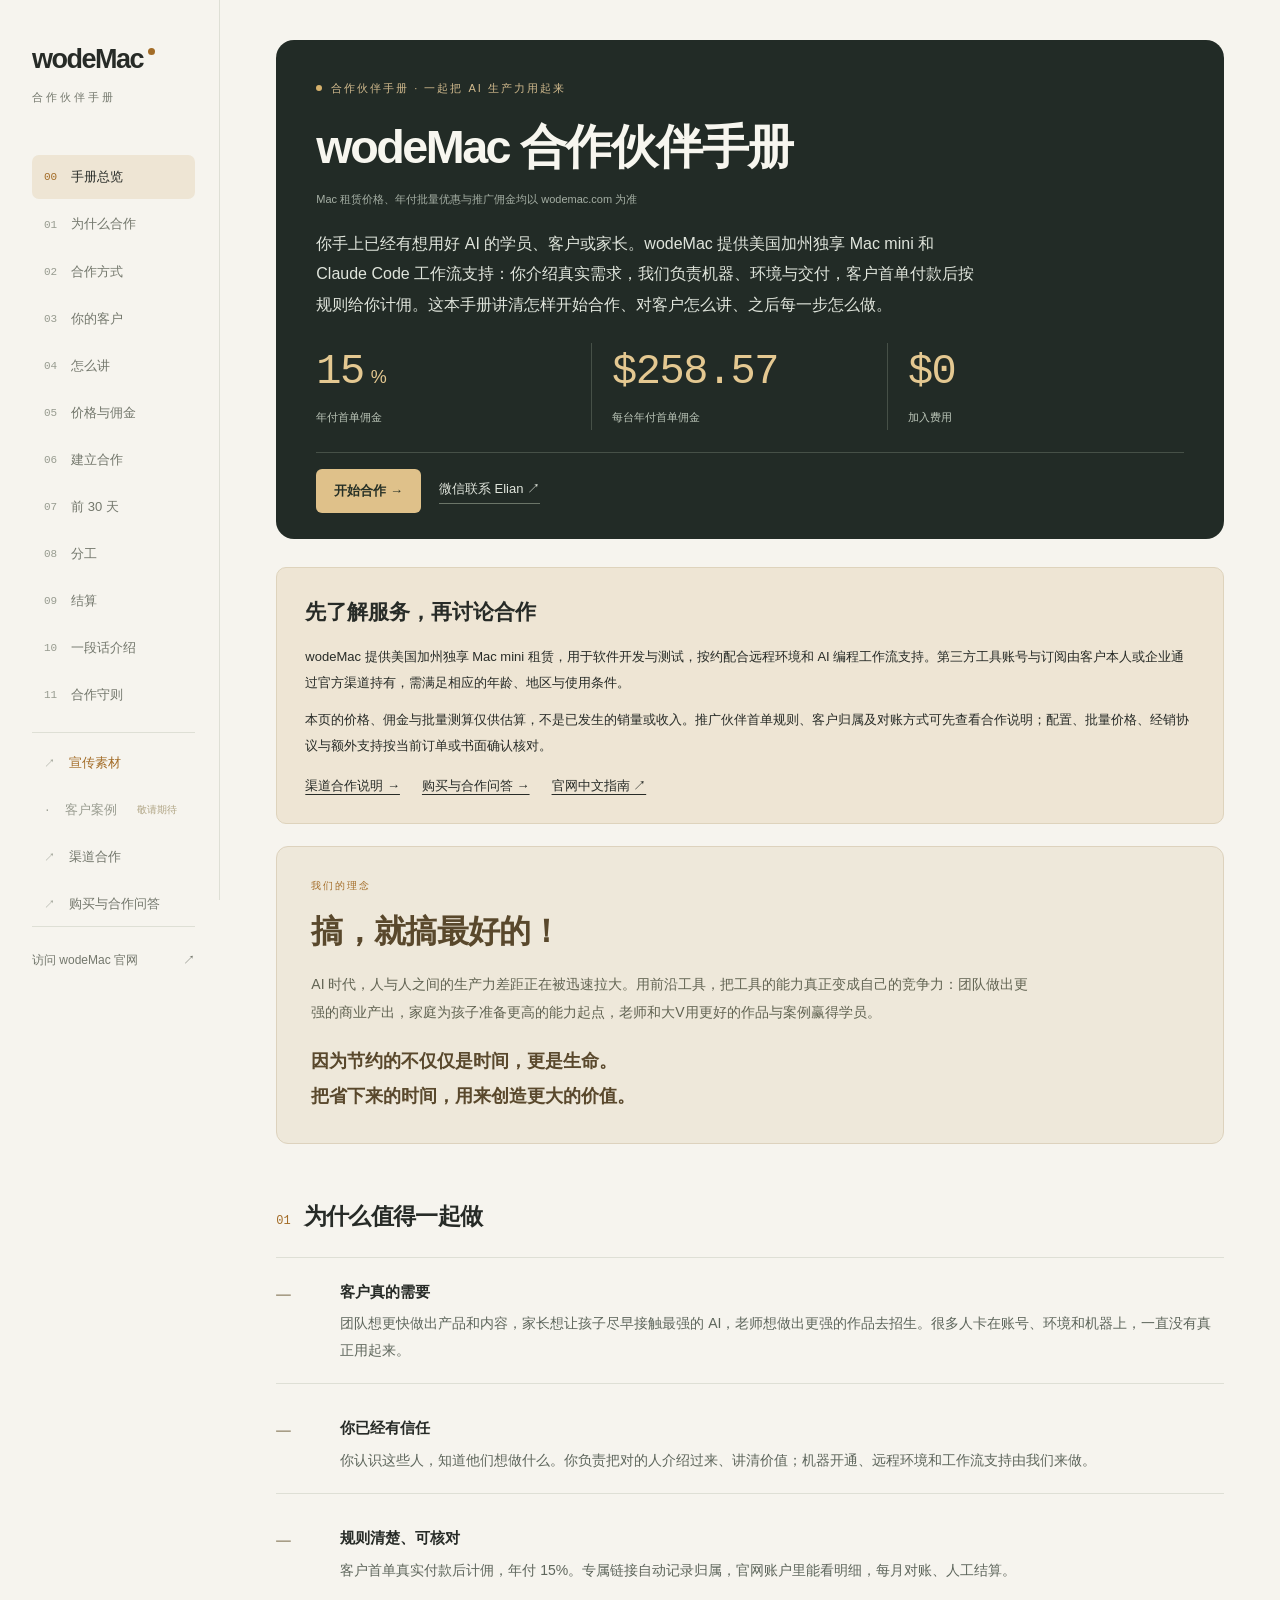
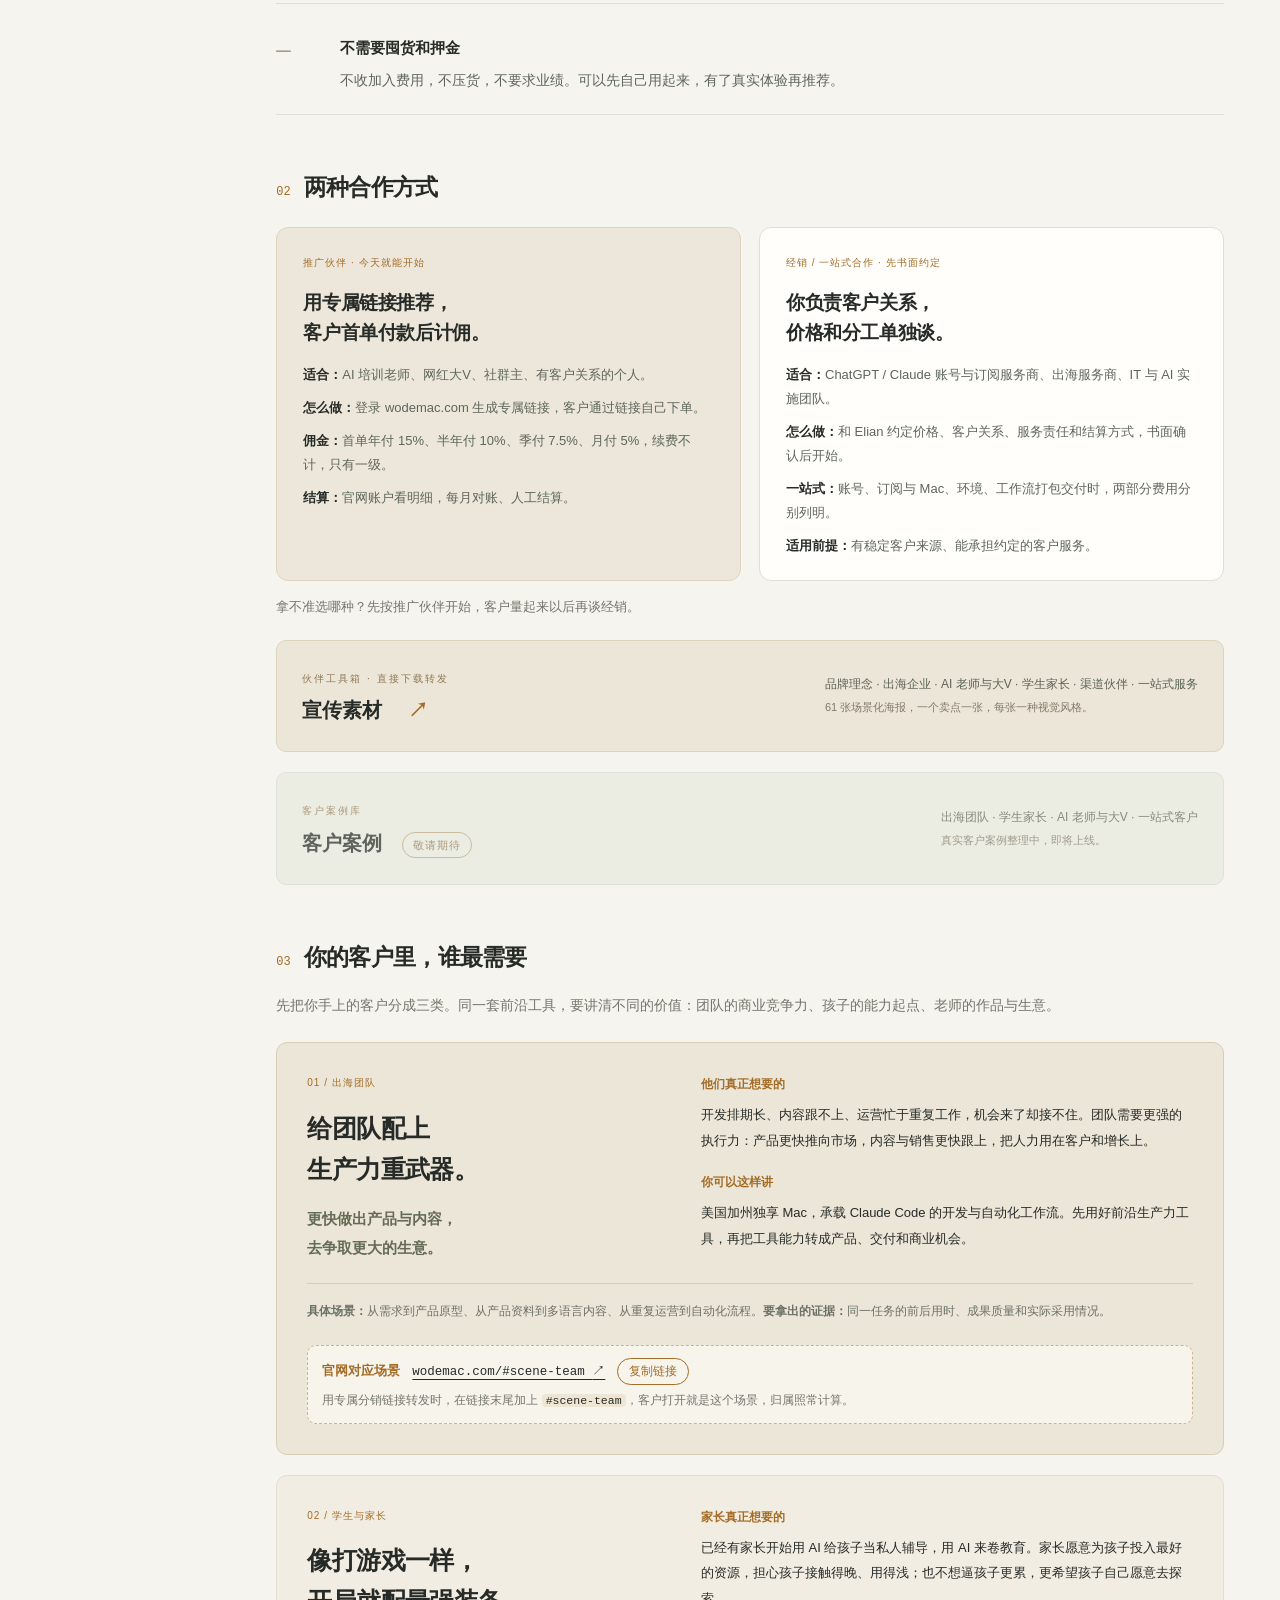
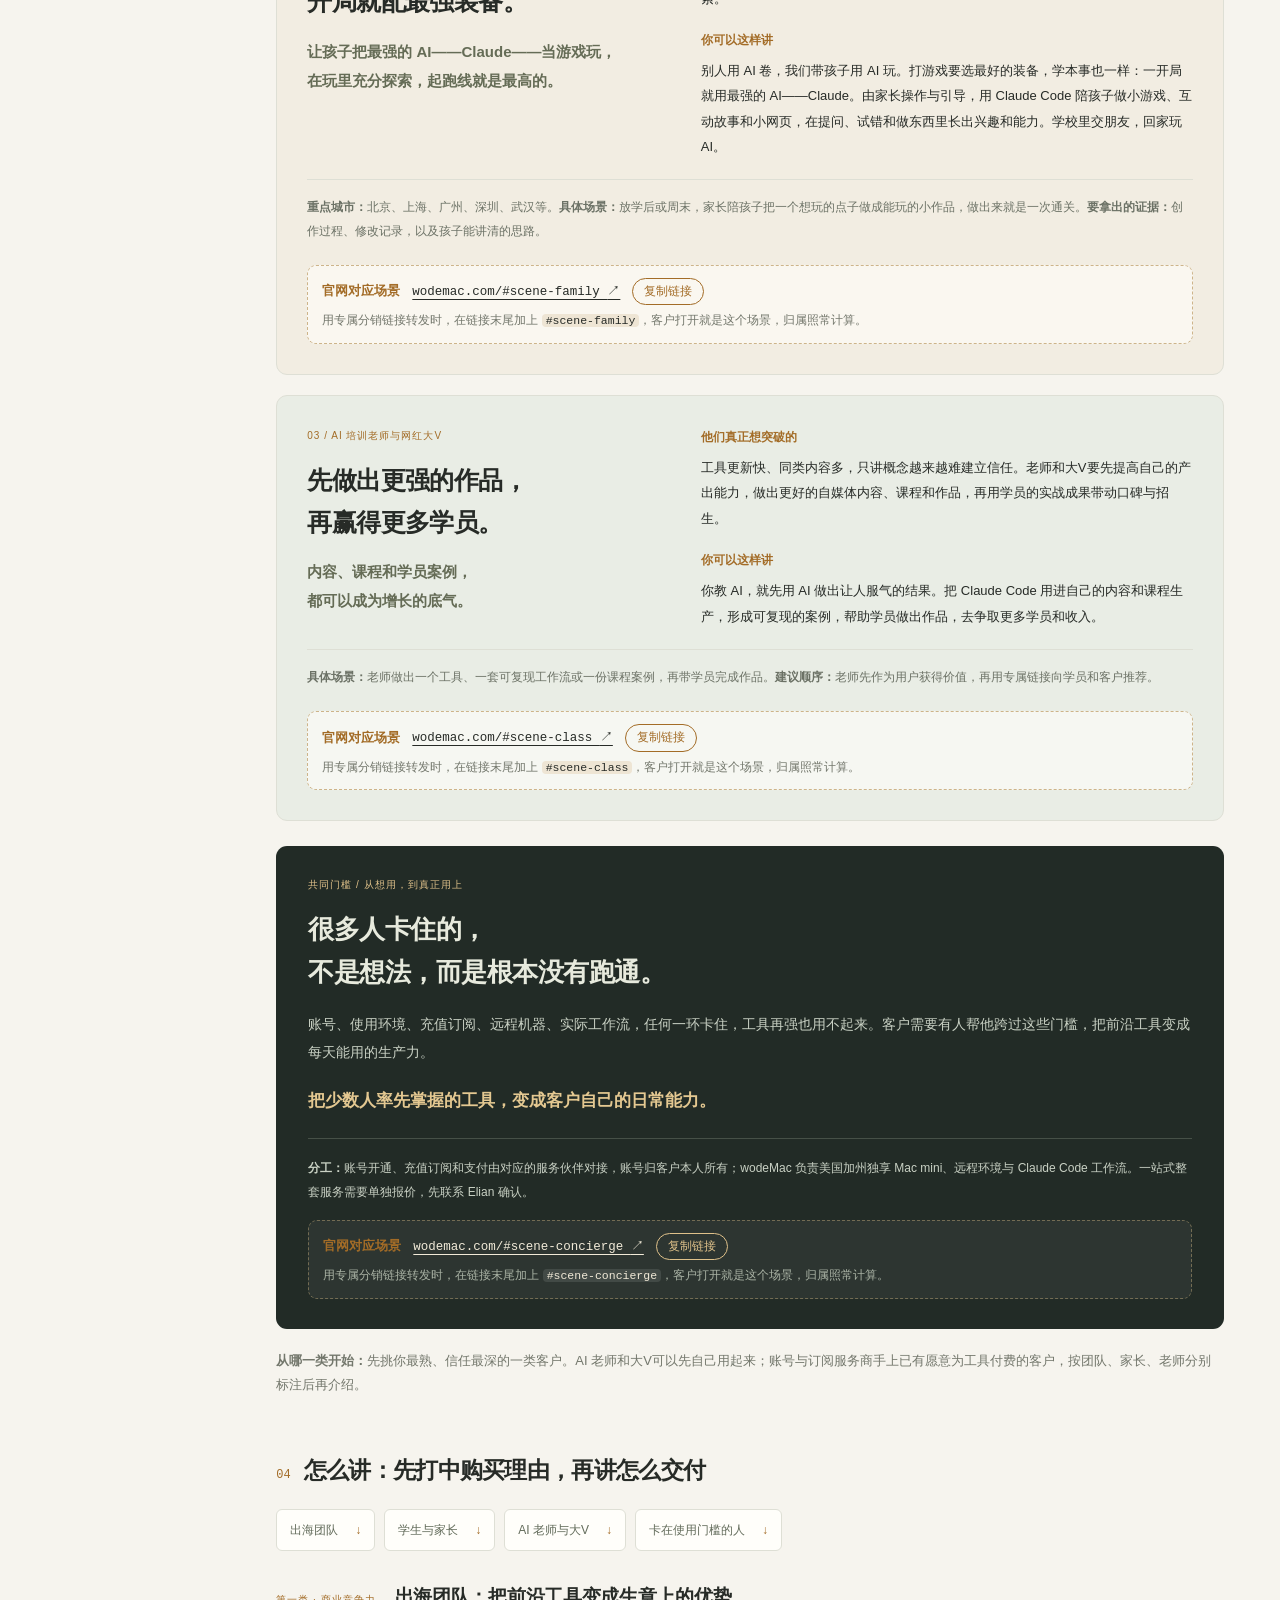
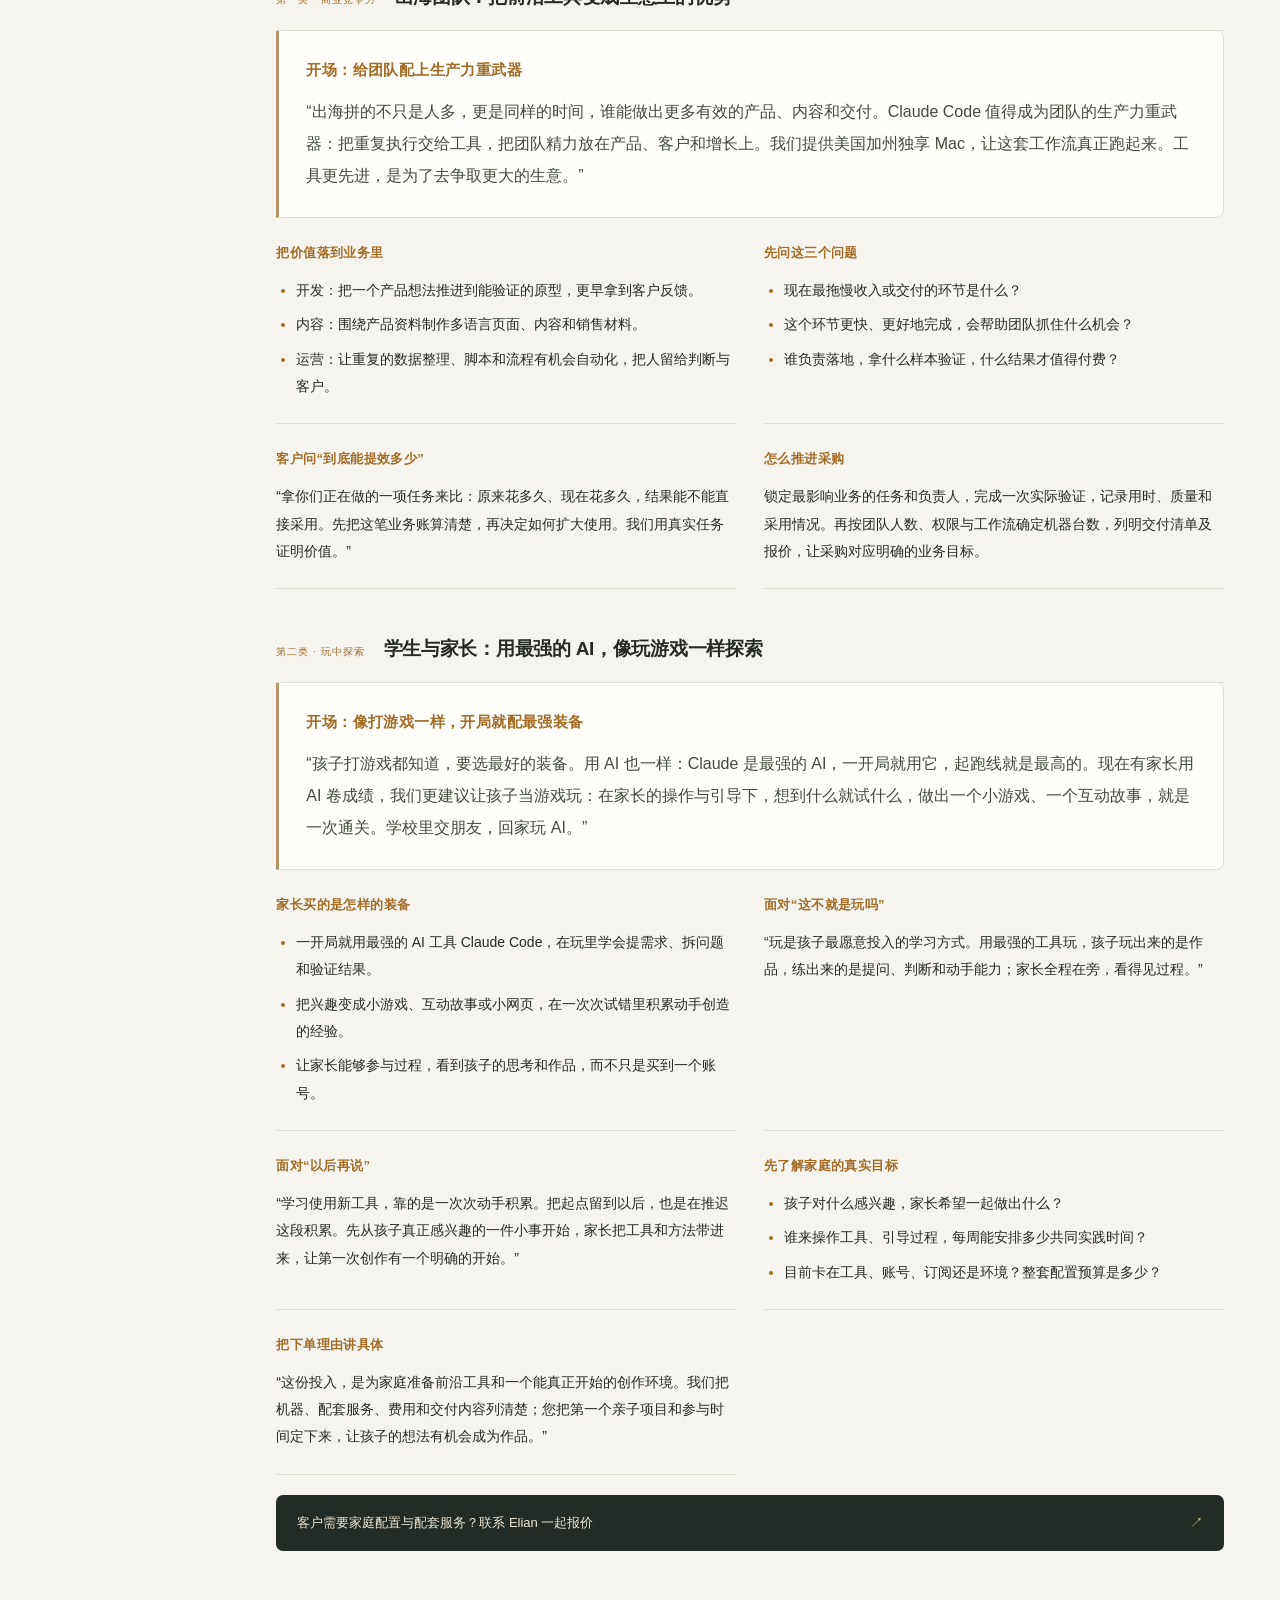
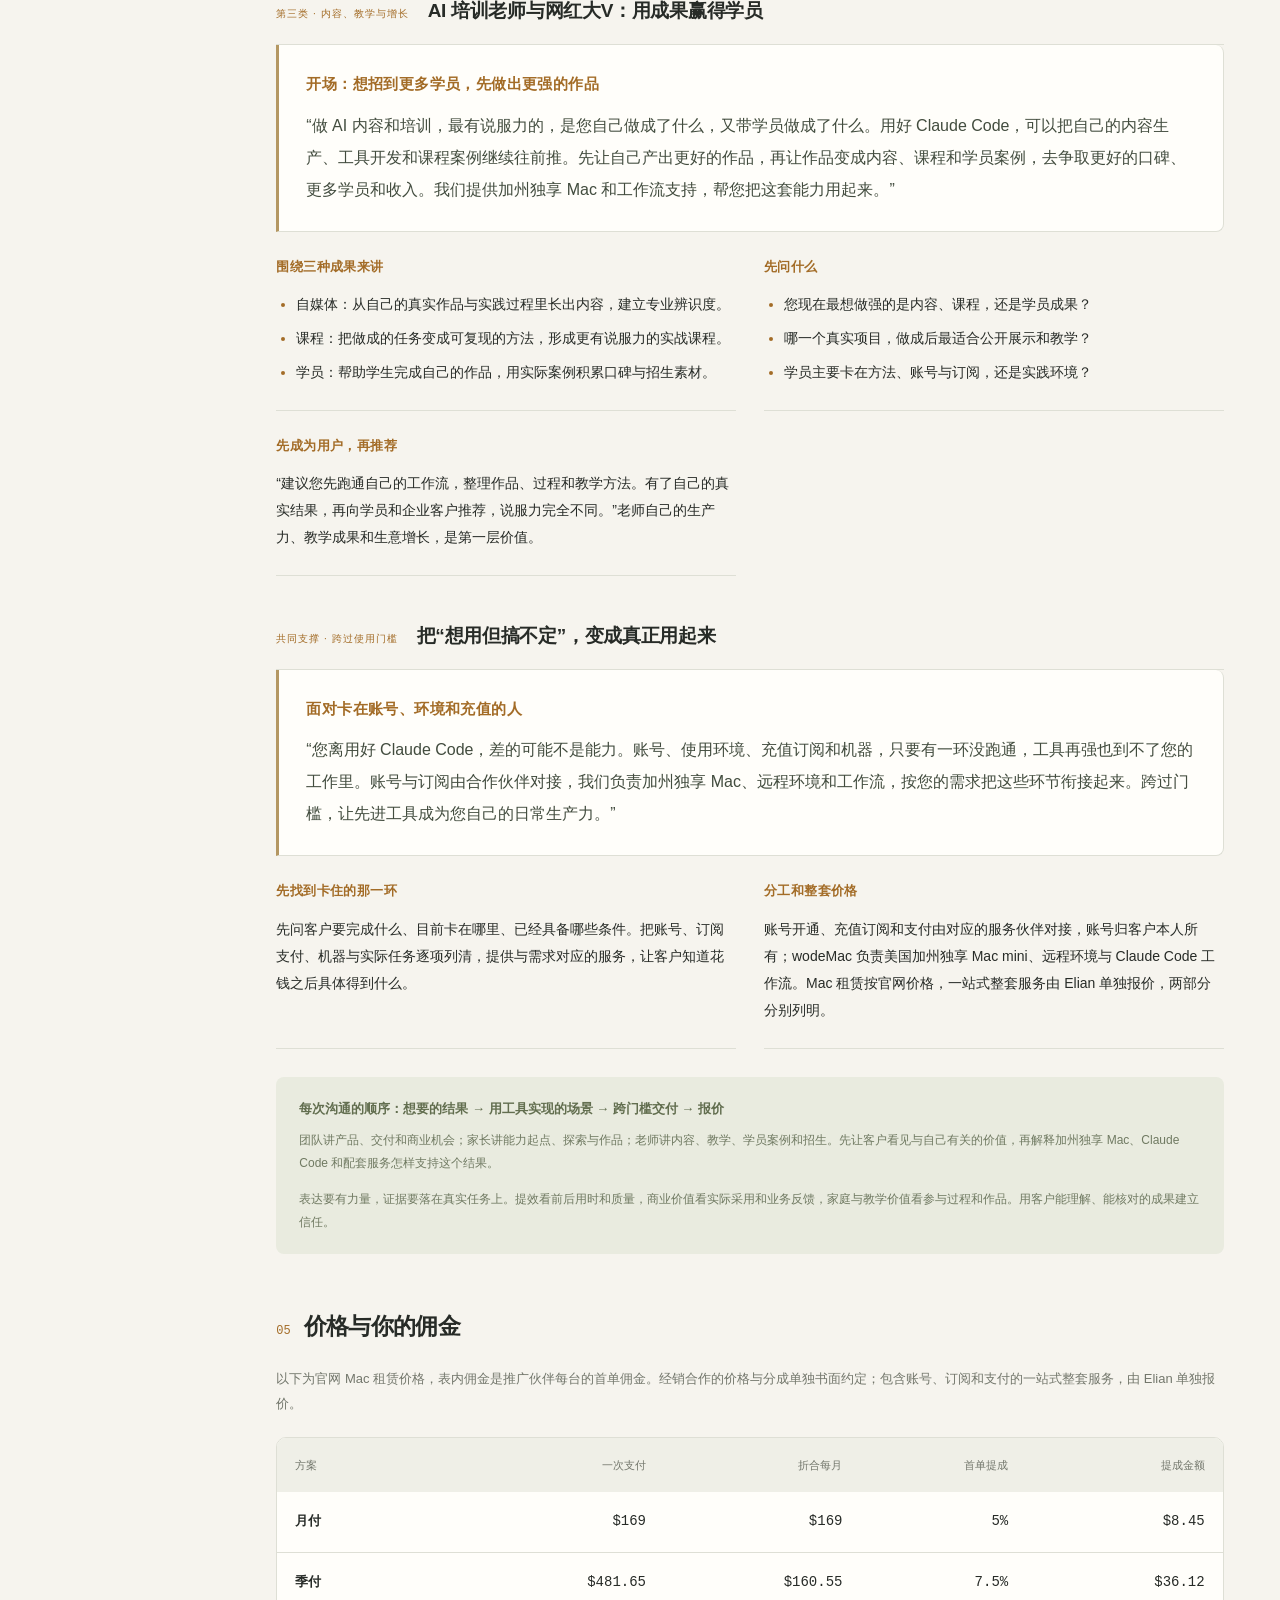
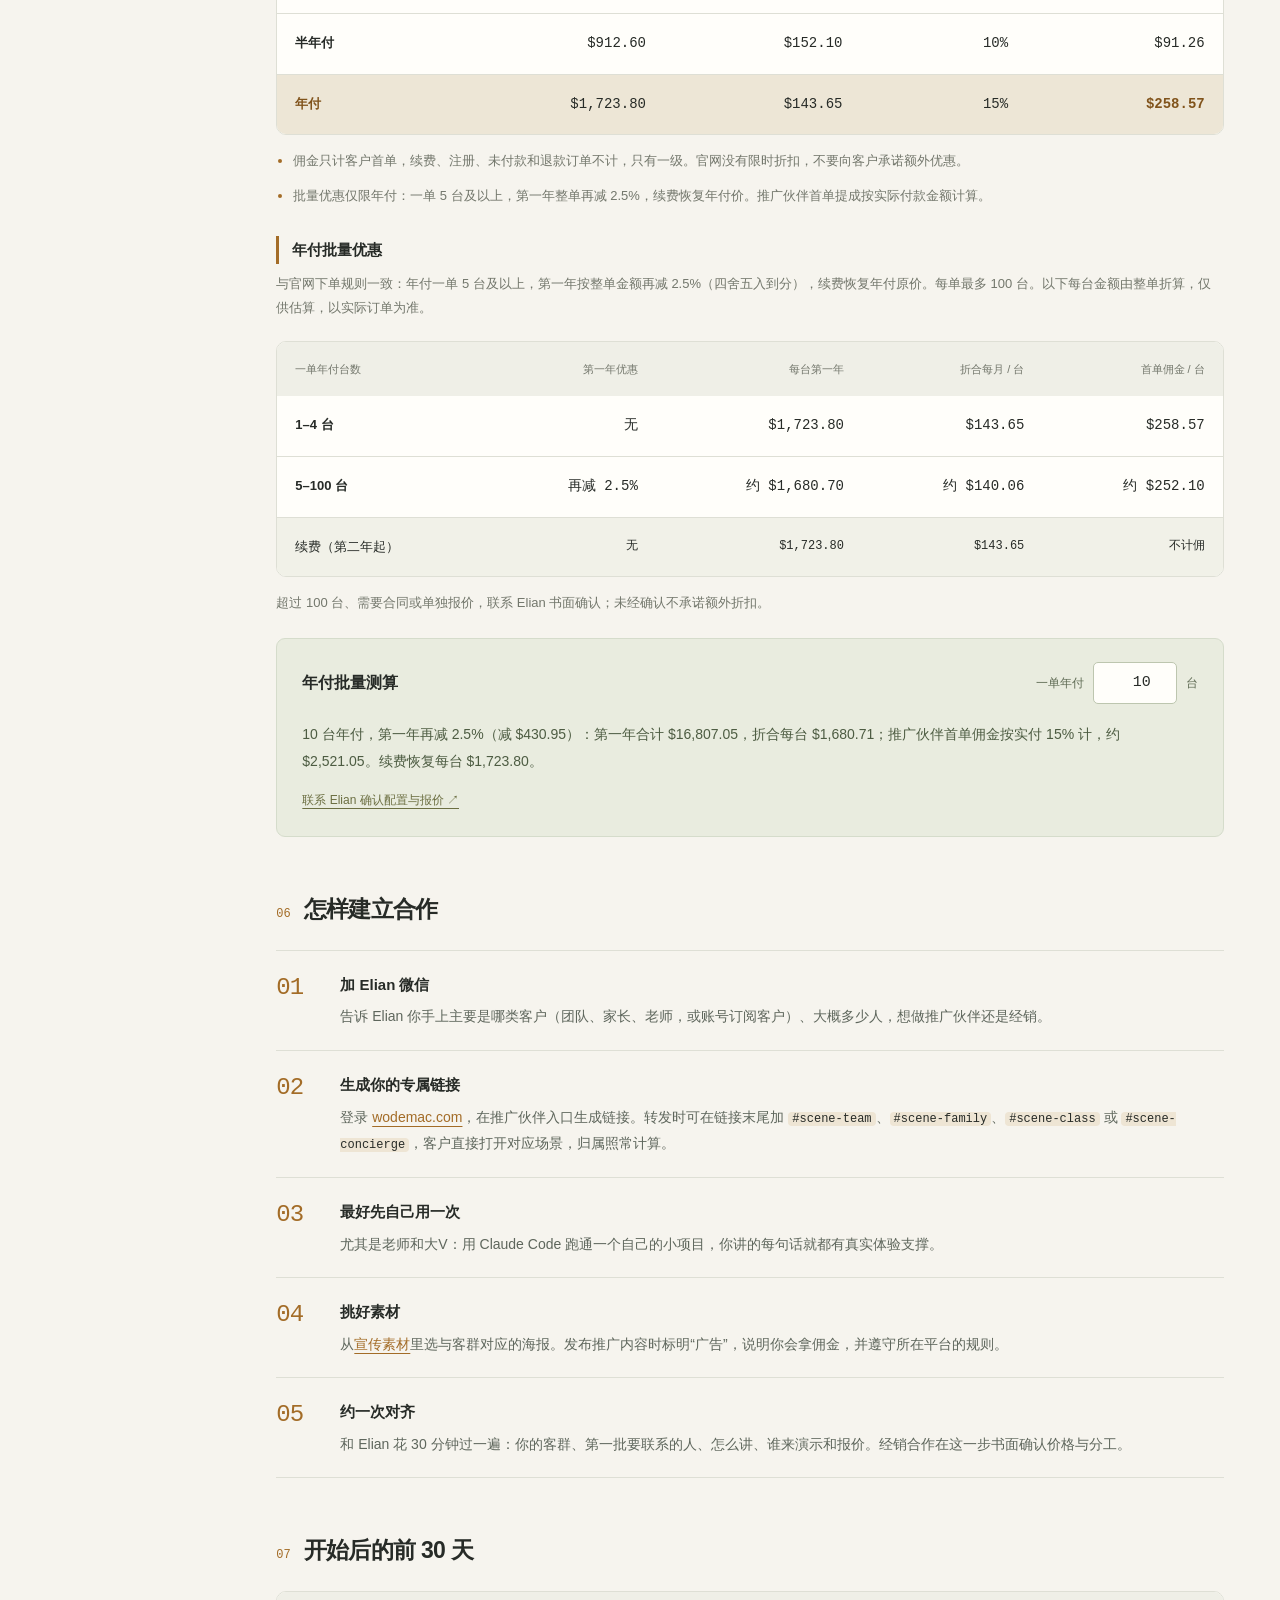
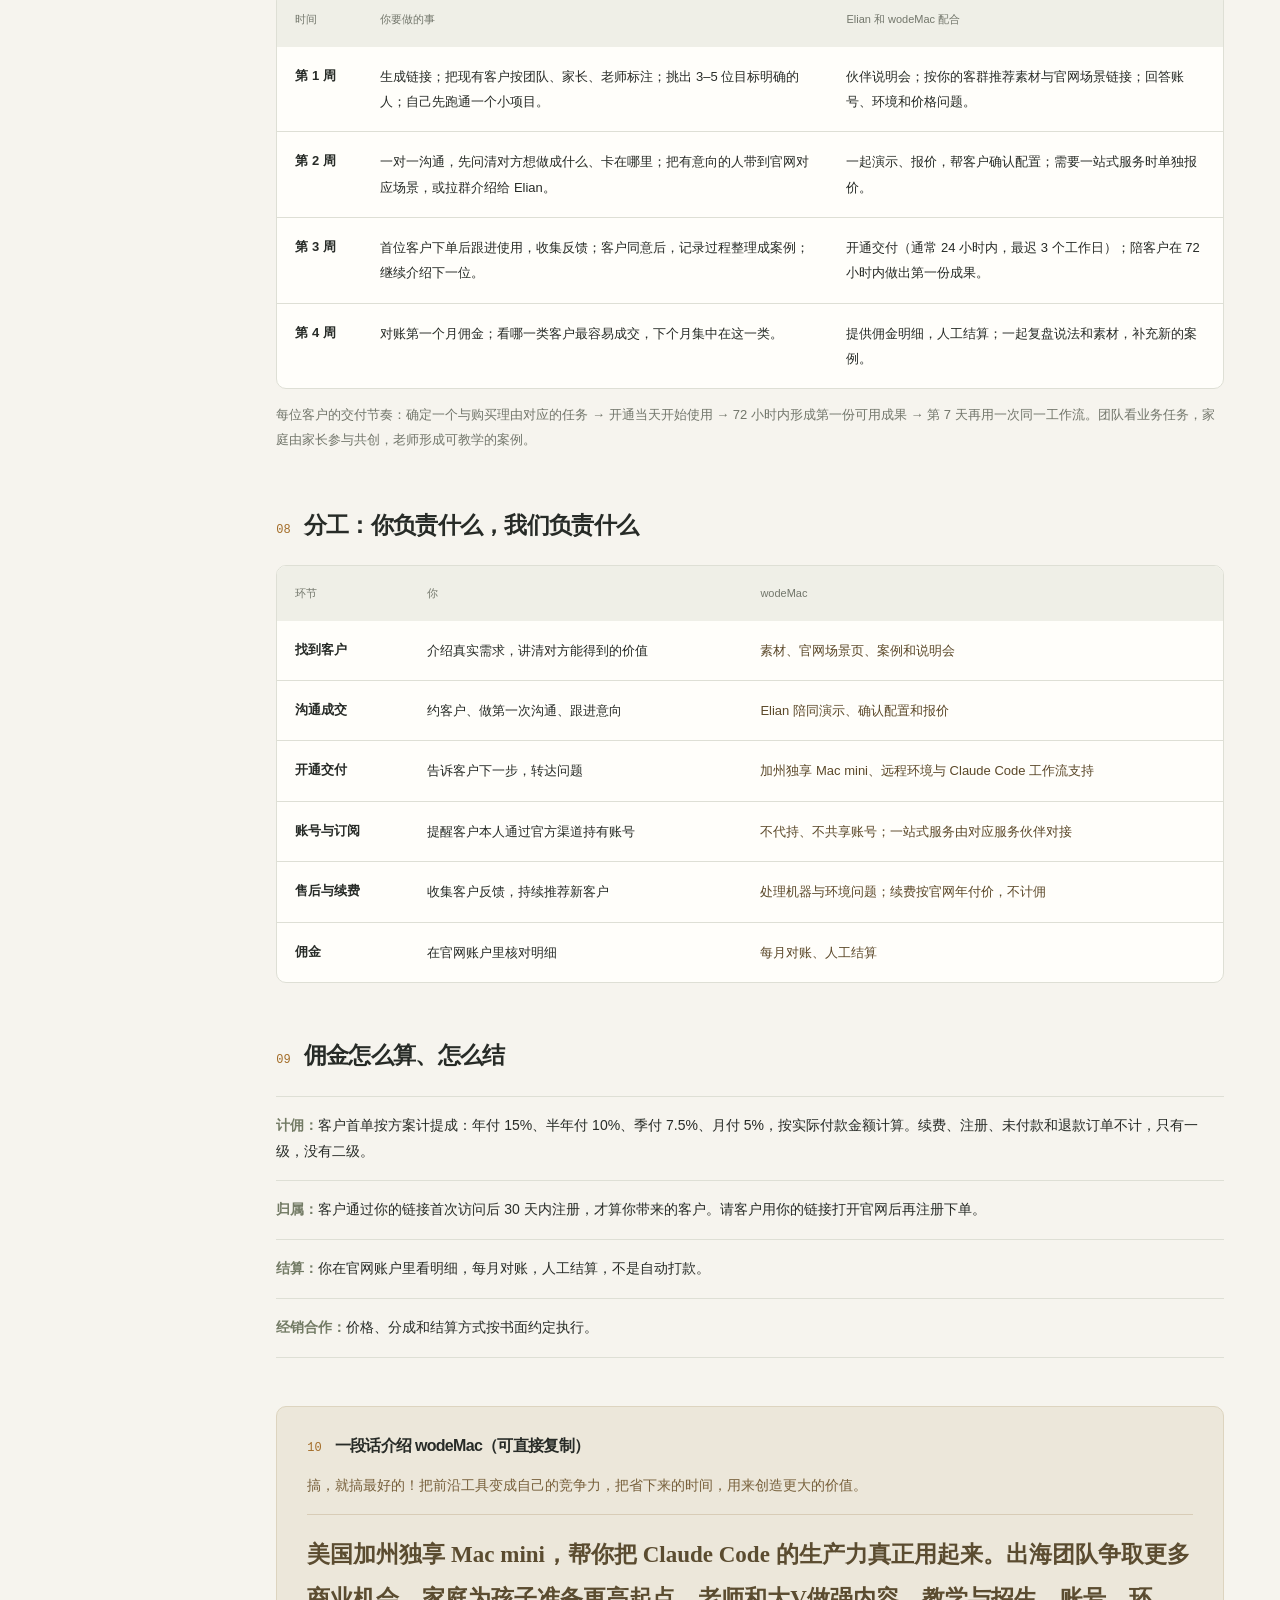
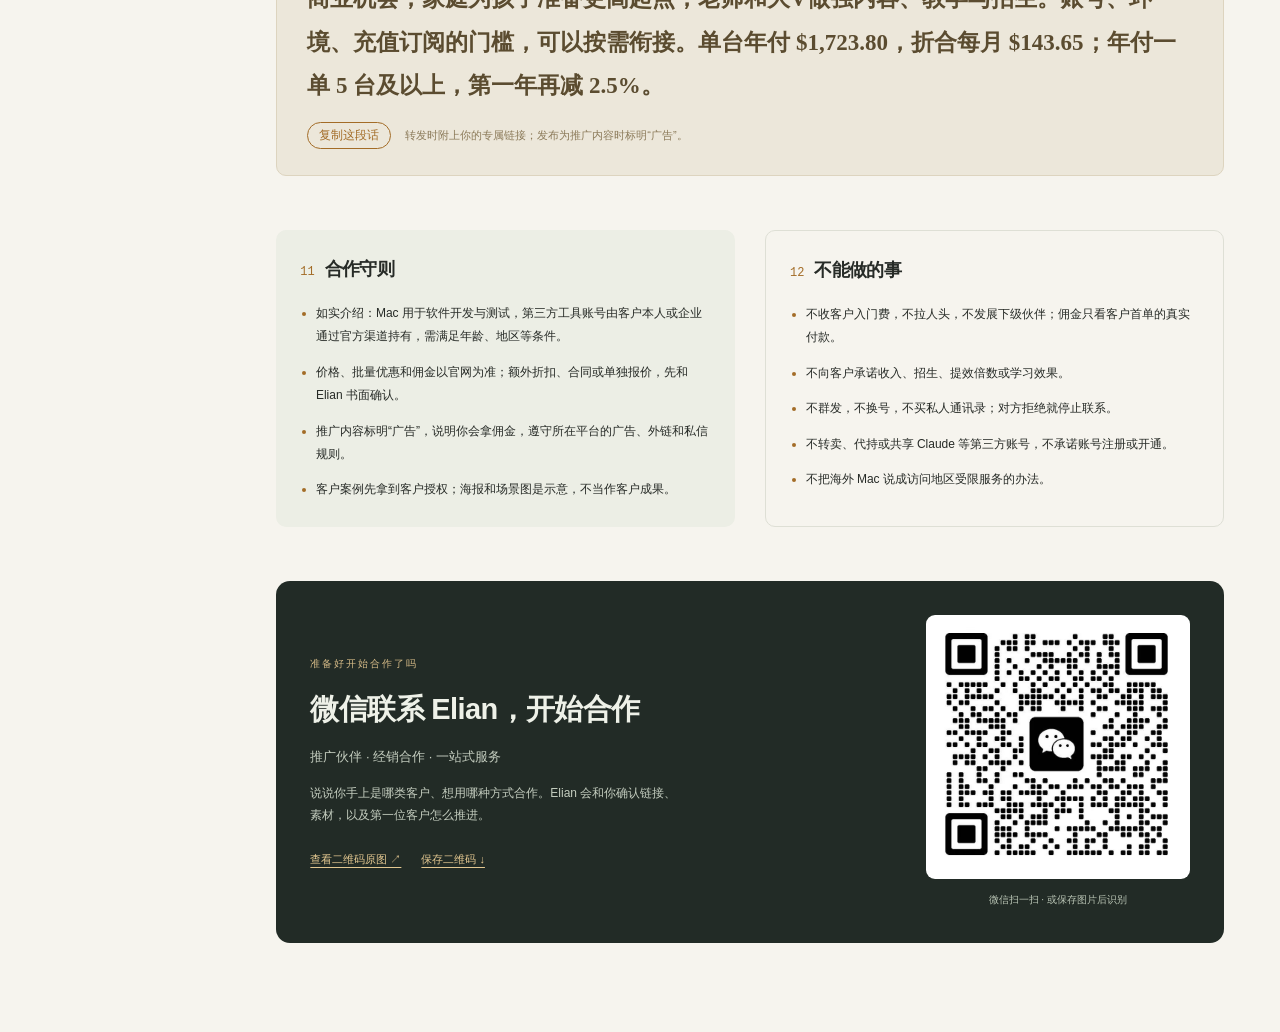
==== commit 146fe88a: "Show customer cases as coming soon, not clickable Co-Authored-By: Claude Opus 5.5 <noreply@anthropic" ====
--- a/index.html
+++ b/index.html
@@ -38,7 +38,7 @@
     <a href="#quote"><span>10</span>一段话介绍</a>
     <a href="#rules"><span>11</span>合作守则</a>
     <a class="materials-nav" href="materials.html"><span>↗</span>宣传素材</a>
-    <a class="cases-nav" href="cases.html"><span>↗</span>客户案例</a>
+    <a class="cases-nav is-soon" aria-disabled="true"><span>·</span>客户案例<small class="soon-tag">敬请期待</small></a>
   <a href="partners.html"><span>↗</span>渠道合作</a><a href="faq.html"><span>↗</span>购买与合作问答</a>
   </nav>
   <a class="official-link" href="https://wodemac.com/" target="_blank" rel="noopener">访问 wodeMac 官网 <span aria-hidden="true">↗</span></a>
@@ -109,9 +109,9 @@
   </a>
 
 
-  <a class="materials-entry cases-entry" href="cases.html">
-    <div><span class="entry-label">客户案例库</span><h2>客户案例 <span aria-hidden="true">↗</span></h2></div>
-    <p>出海团队 · 学生家长 · AI 老师与大V · 一站式客户<br><span>按客户类型查看，案例照片与说明待补充。</span></p>
+  <a class="materials-entry cases-entry is-soon" aria-disabled="true">
+    <div><span class="entry-label">客户案例库</span><h2>客户案例 <span class="soon-badge">敬请期待</span></h2></div>
+    <p>出海团队 · 学生家长 · AI 老师与大V · 一站式客户<br><span>真实客户案例整理中，即将上线。</span></p>
   </a>
 
   <section class="plan-section" id="customers" data-chapter>
--- a/styles.css
+++ b/styles.css
@@ -108,3 +108,7 @@
 @media(max-width:700px){.mode-cards{grid-template-columns:1fr;gap:12px}.mode-cards article{padding:22px}.mode-cards h3{font-size:17px}.flow>li{padding:18px 0 18px 48px;font-size:13px}.flow>li:before{font-size:19px;top:18px}.flow>li>b{font-size:14px}.hero-actions a{font-size:12px}.hero-actions a.hero-primary{flex:1 0 100%;text-align:center;min-height:44px;display:grid;place-items:center}}
 @media(max-width:700px){.partner-facts{gap:10px}.partner-facts b{font-size:21px!important;letter-spacing:-.8px}.partner-facts b small{font-size:12px}.roles td:before,#execution .work td:before{content:attr(data-label);display:block;font:600 10px/1.6 var(--sans);letter-spacing:1px;color:var(--muted);margin-bottom:2px}}
 @media(max-width:370px){.partner-facts b{font-size:18px!important}}
+.materials-entry.is-soon{cursor:default;opacity:.72}.materials-entry.is-soon:hover{border-color:#d6dccb;background:#e8ebdf}
+.materials-entry .soon-badge{display:inline-block;vertical-align:middle;margin-left:14px;padding:2px 10px;border:1px solid #b9a77f;border-radius:999px;font-size:11px;font-weight:500;color:#8f7752;letter-spacing:1px}
+.chapter-nav a.is-soon{cursor:default;color:#9a9d91}.chapter-nav a.is-soon:hover{background:transparent;color:#9a9d91}
+.chapter-nav .soon-tag{font-size:10px;margin-left:6px;color:#b0a585;white-space:nowrap}
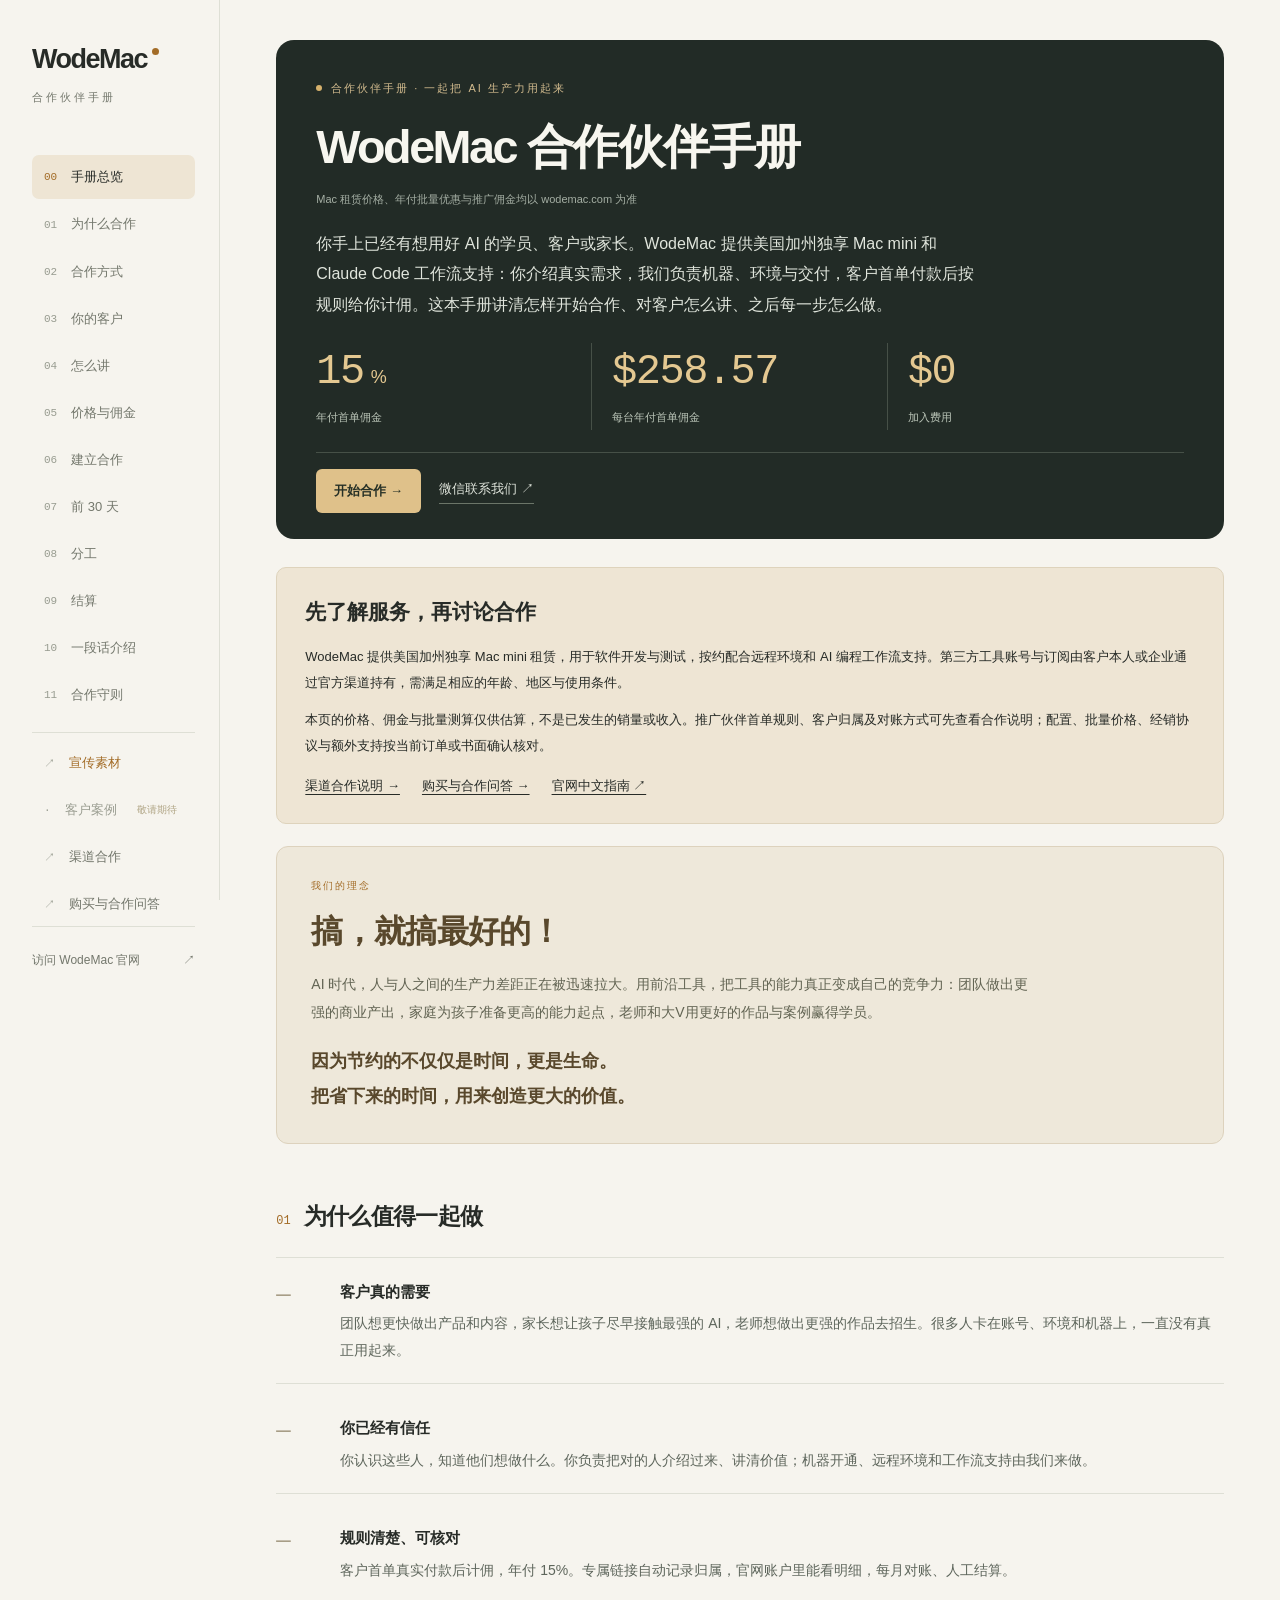
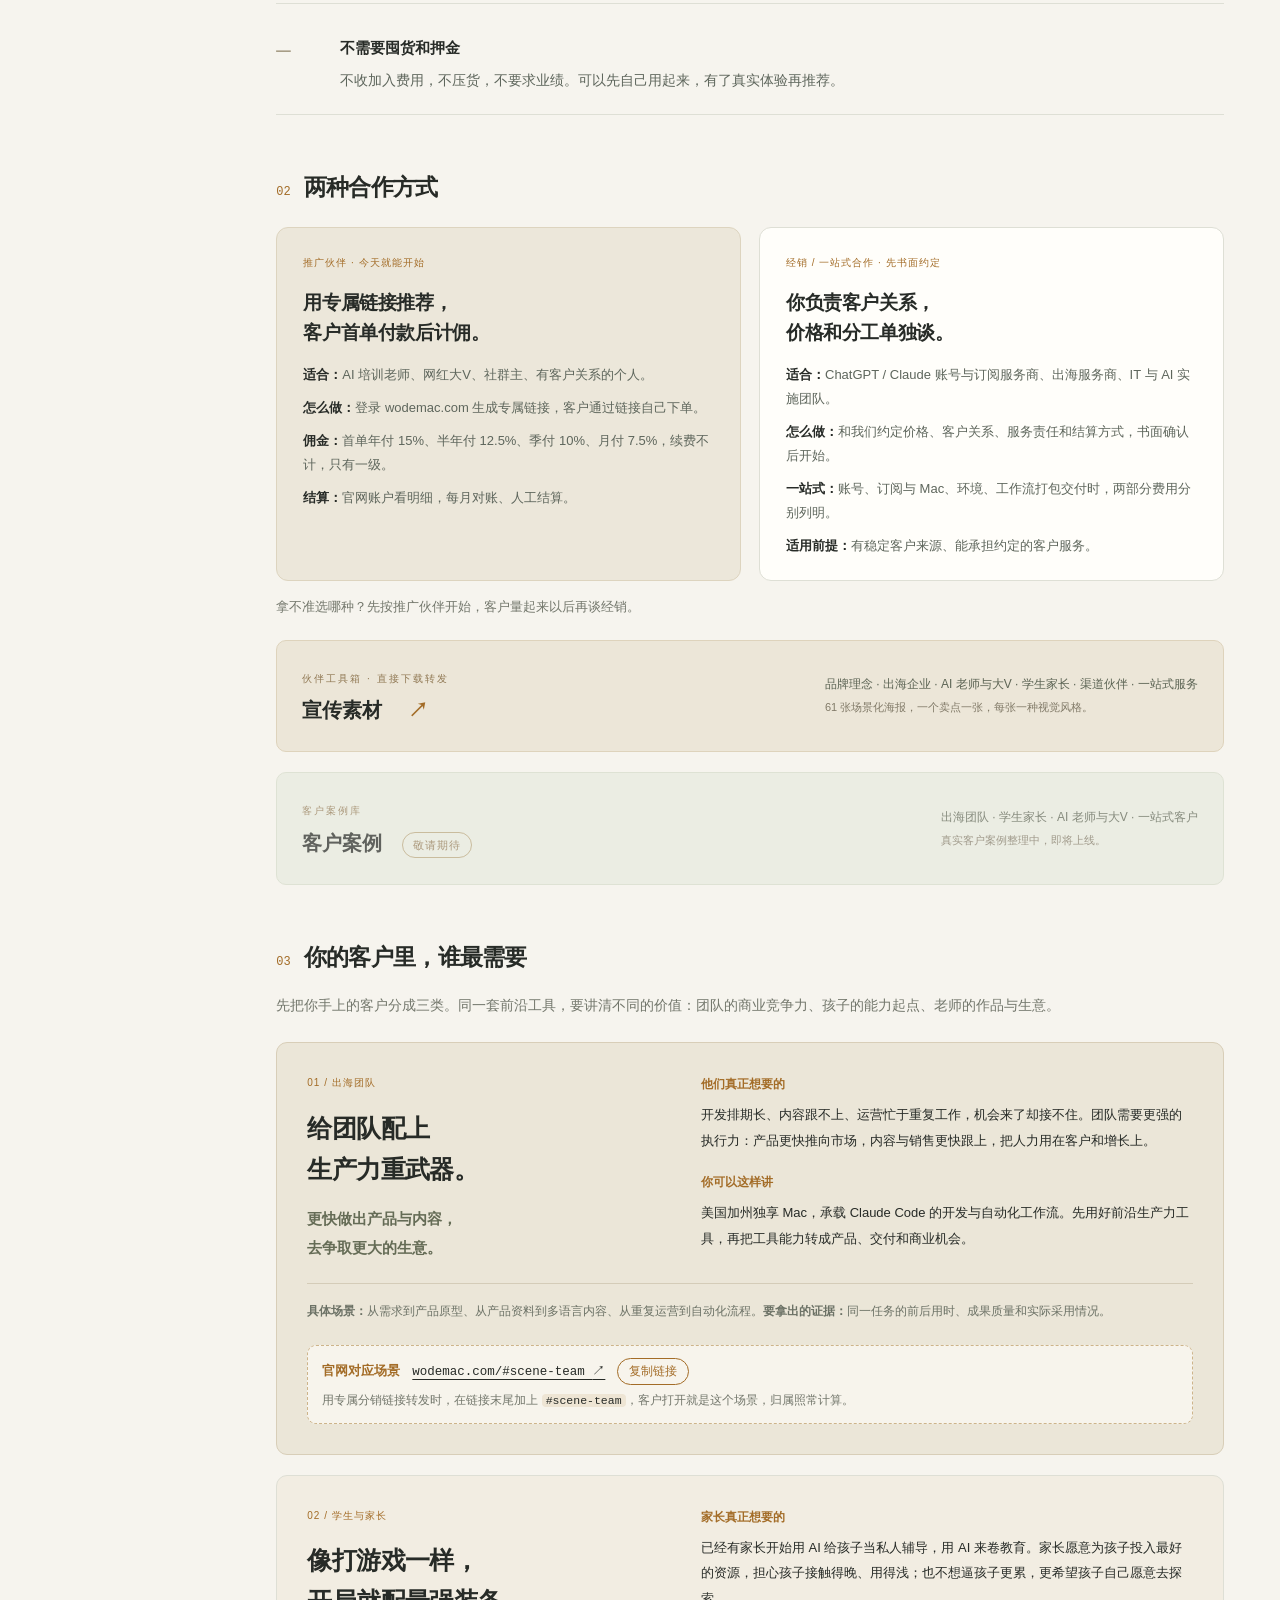
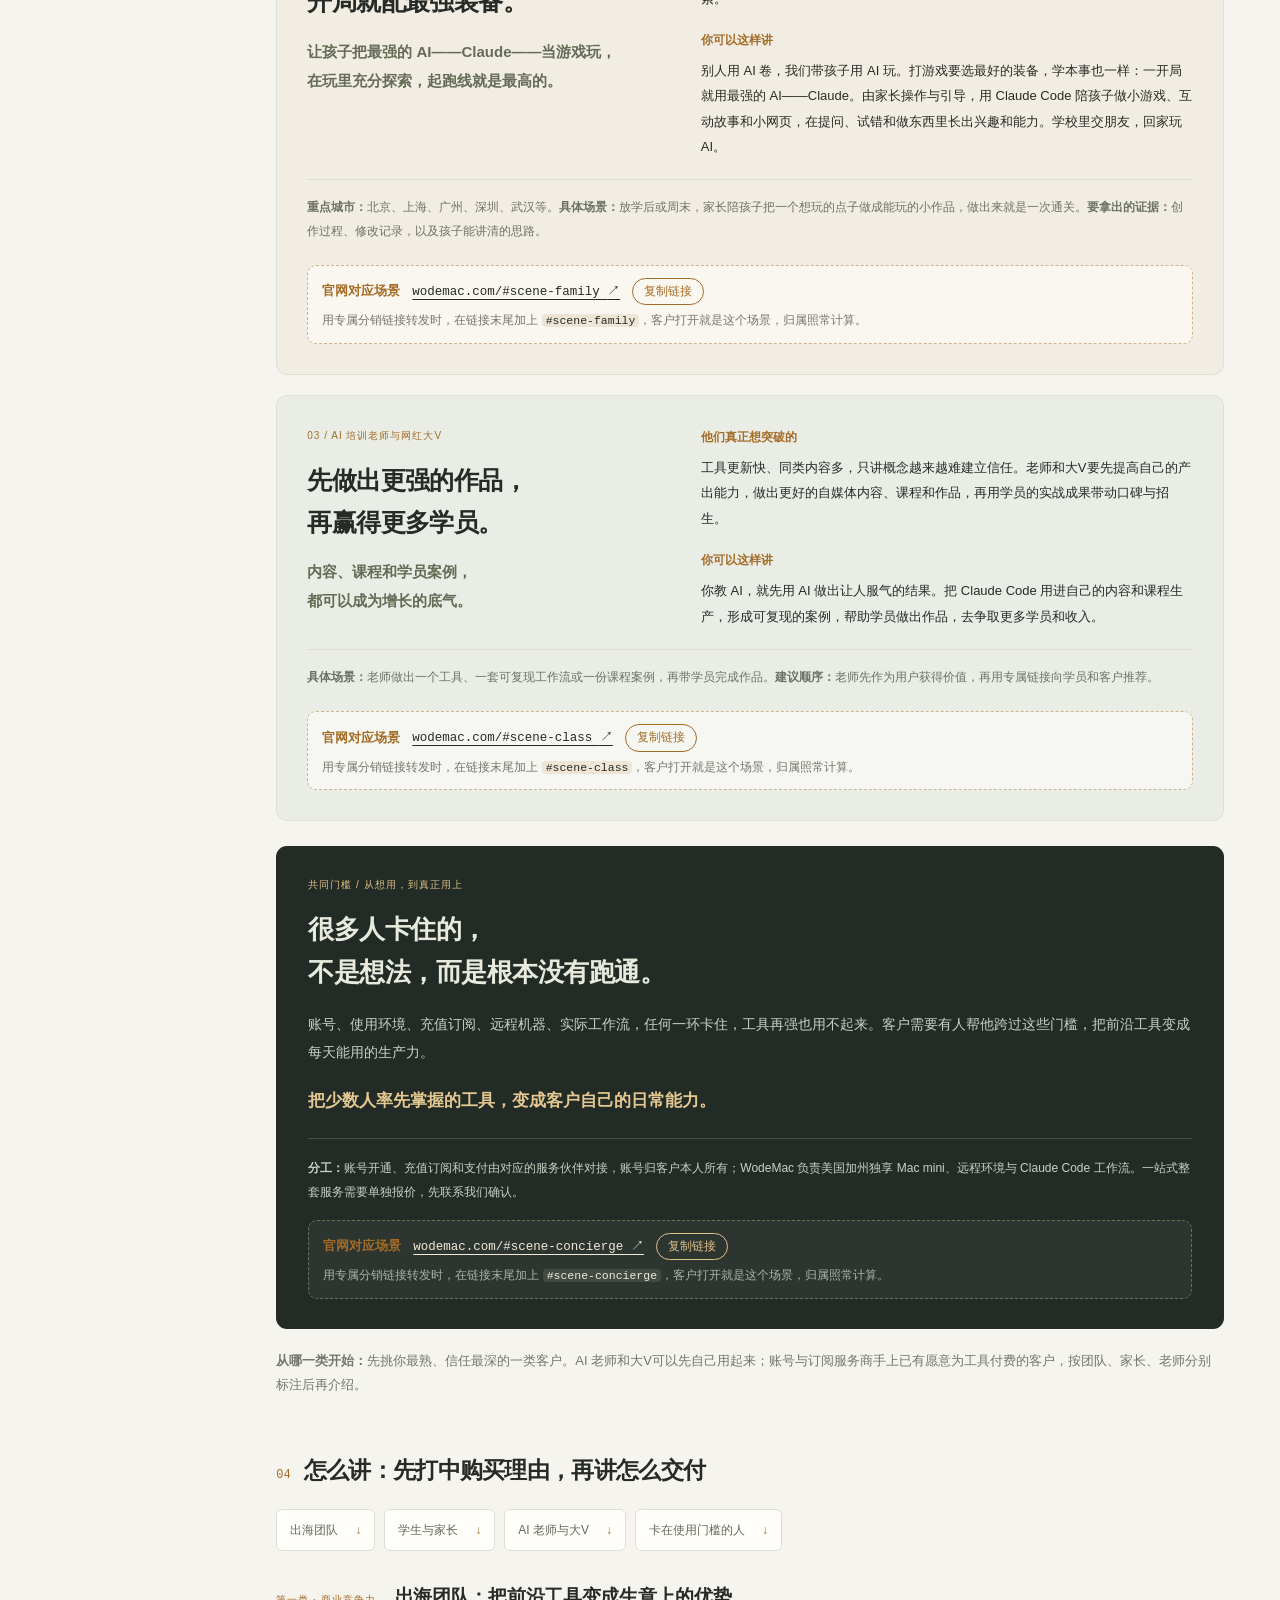
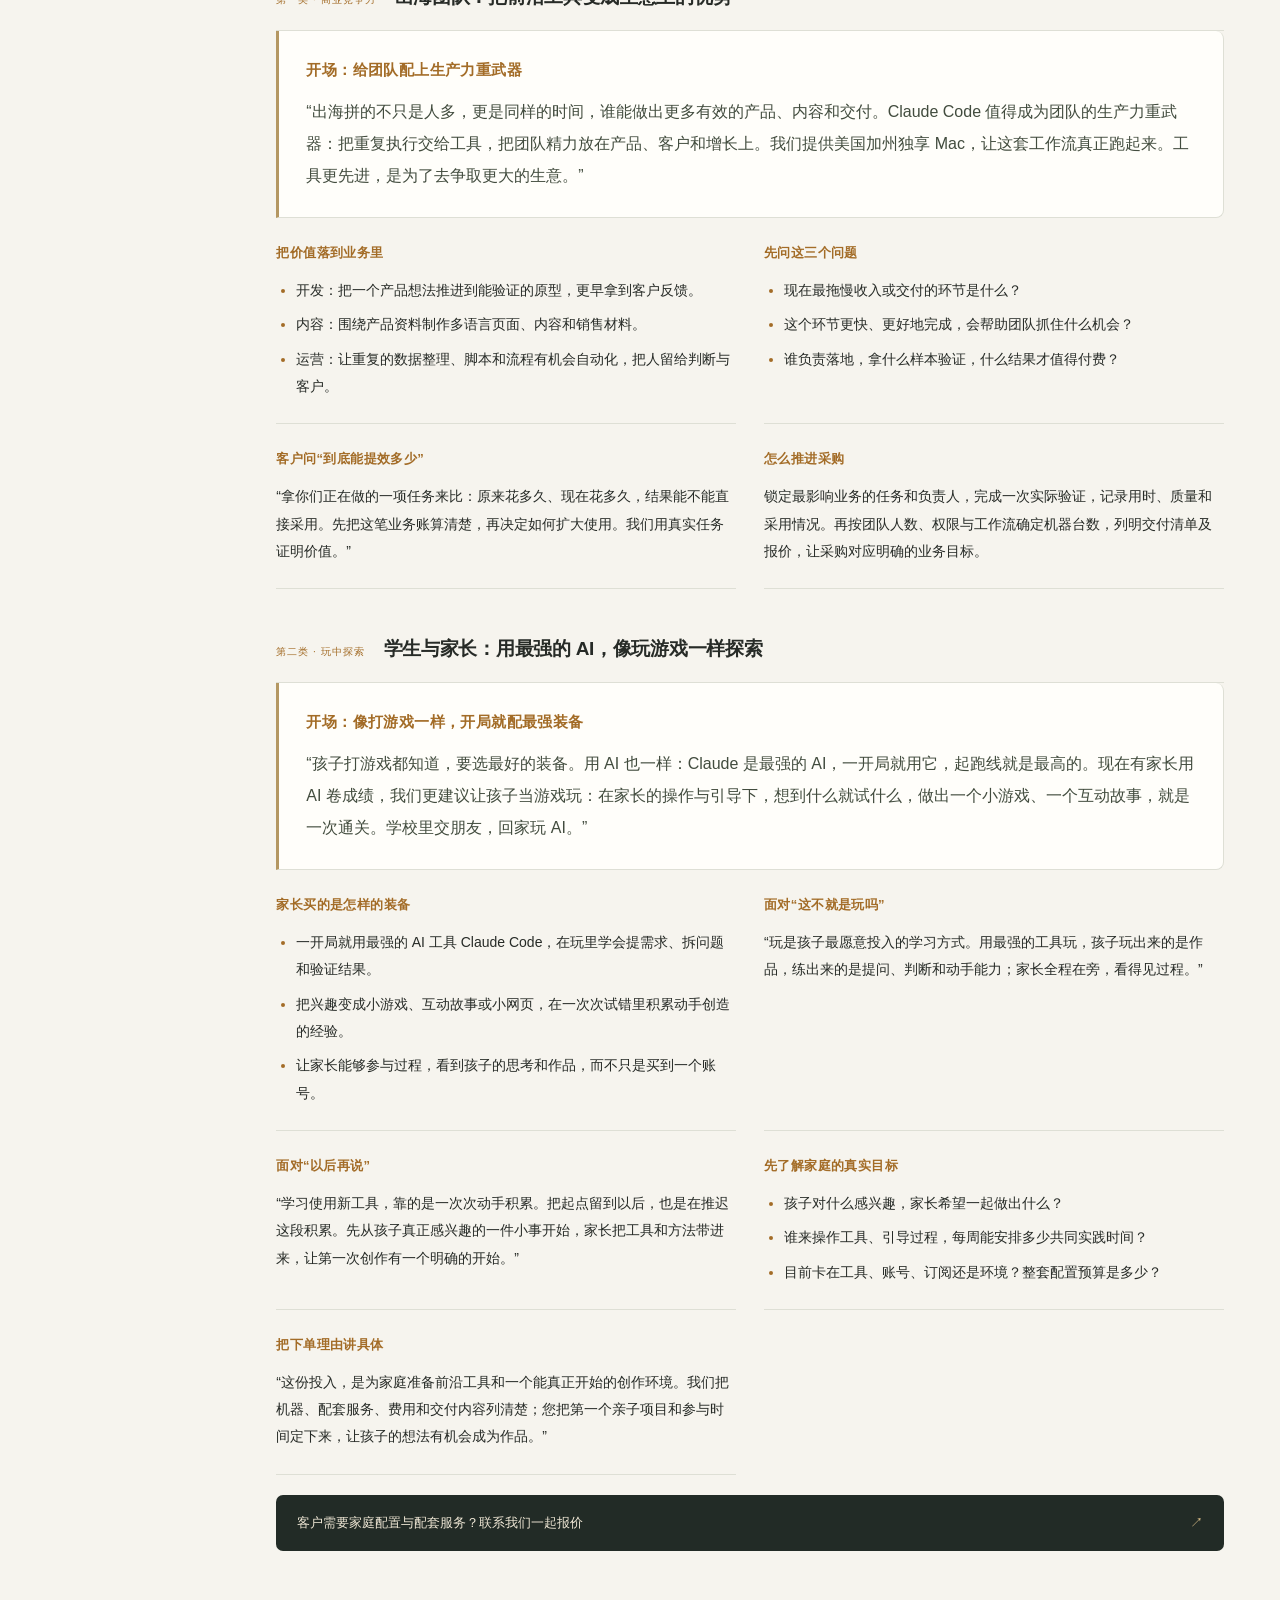
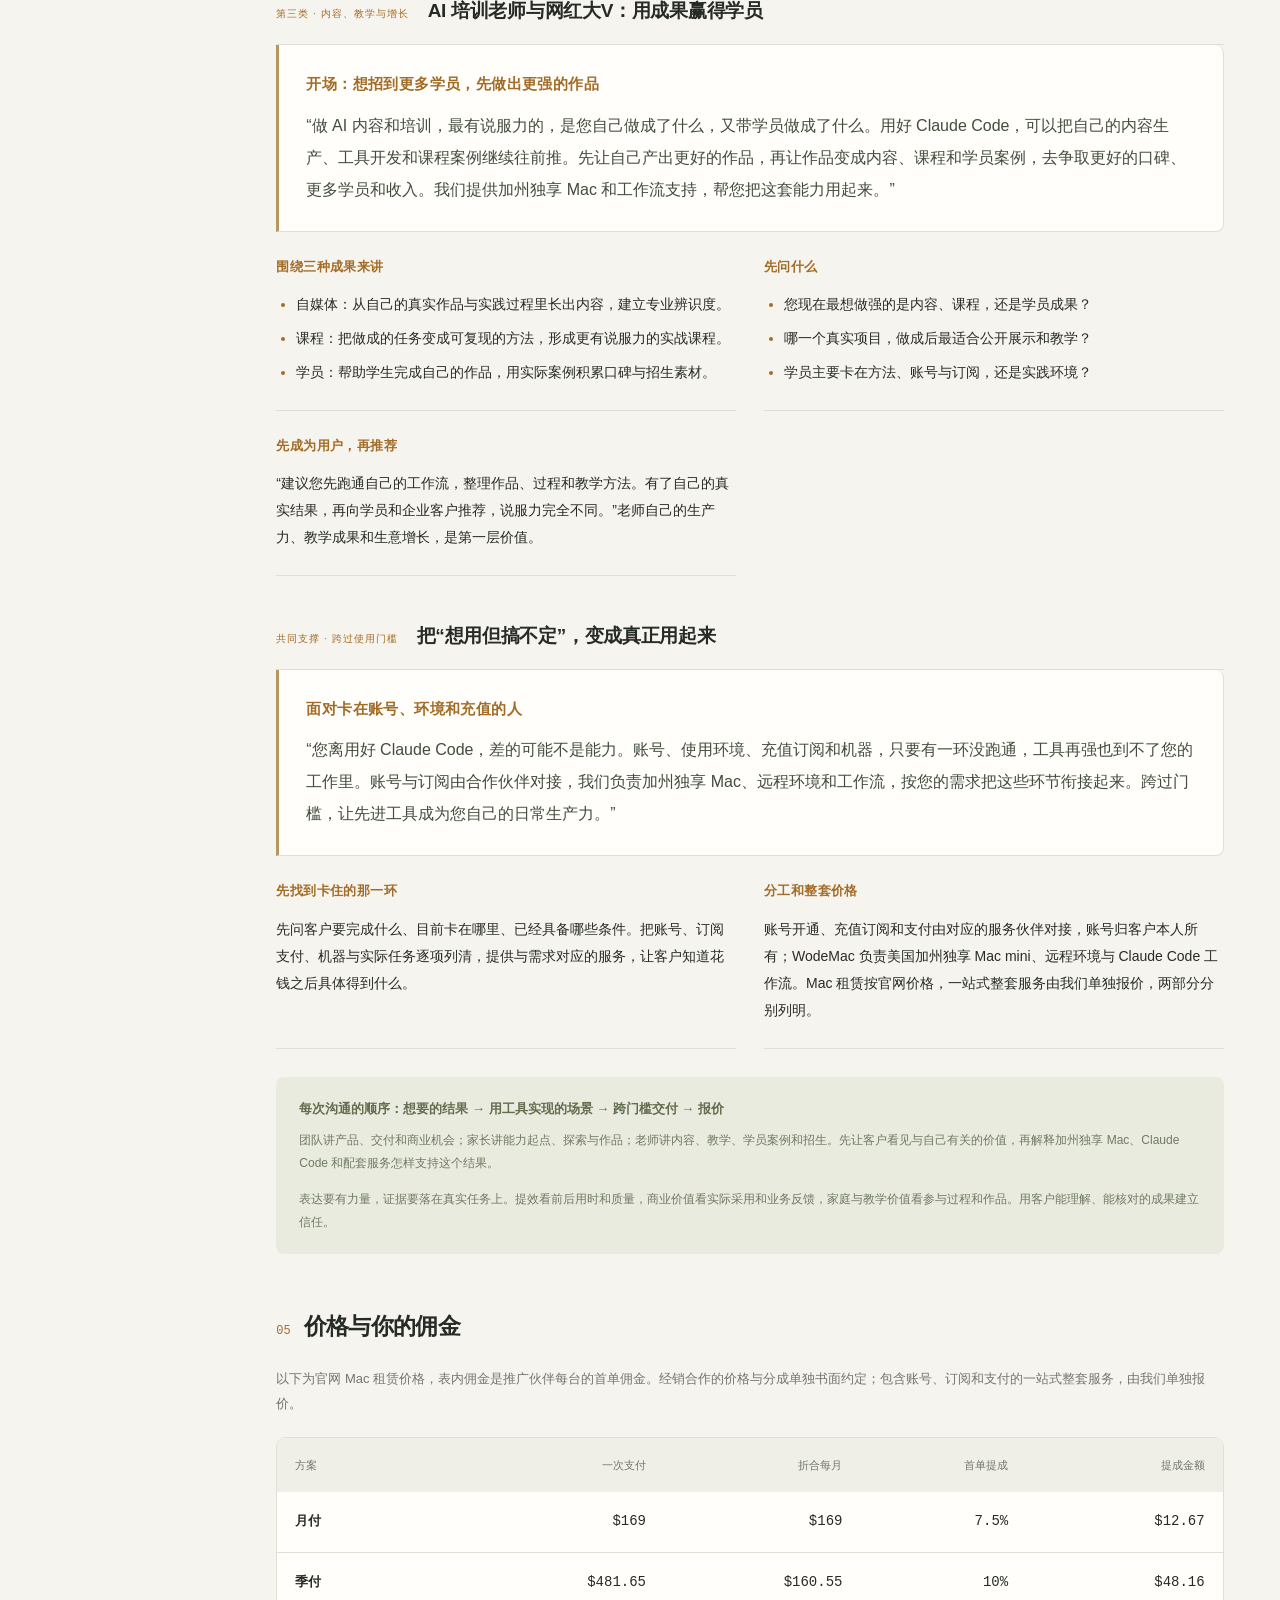
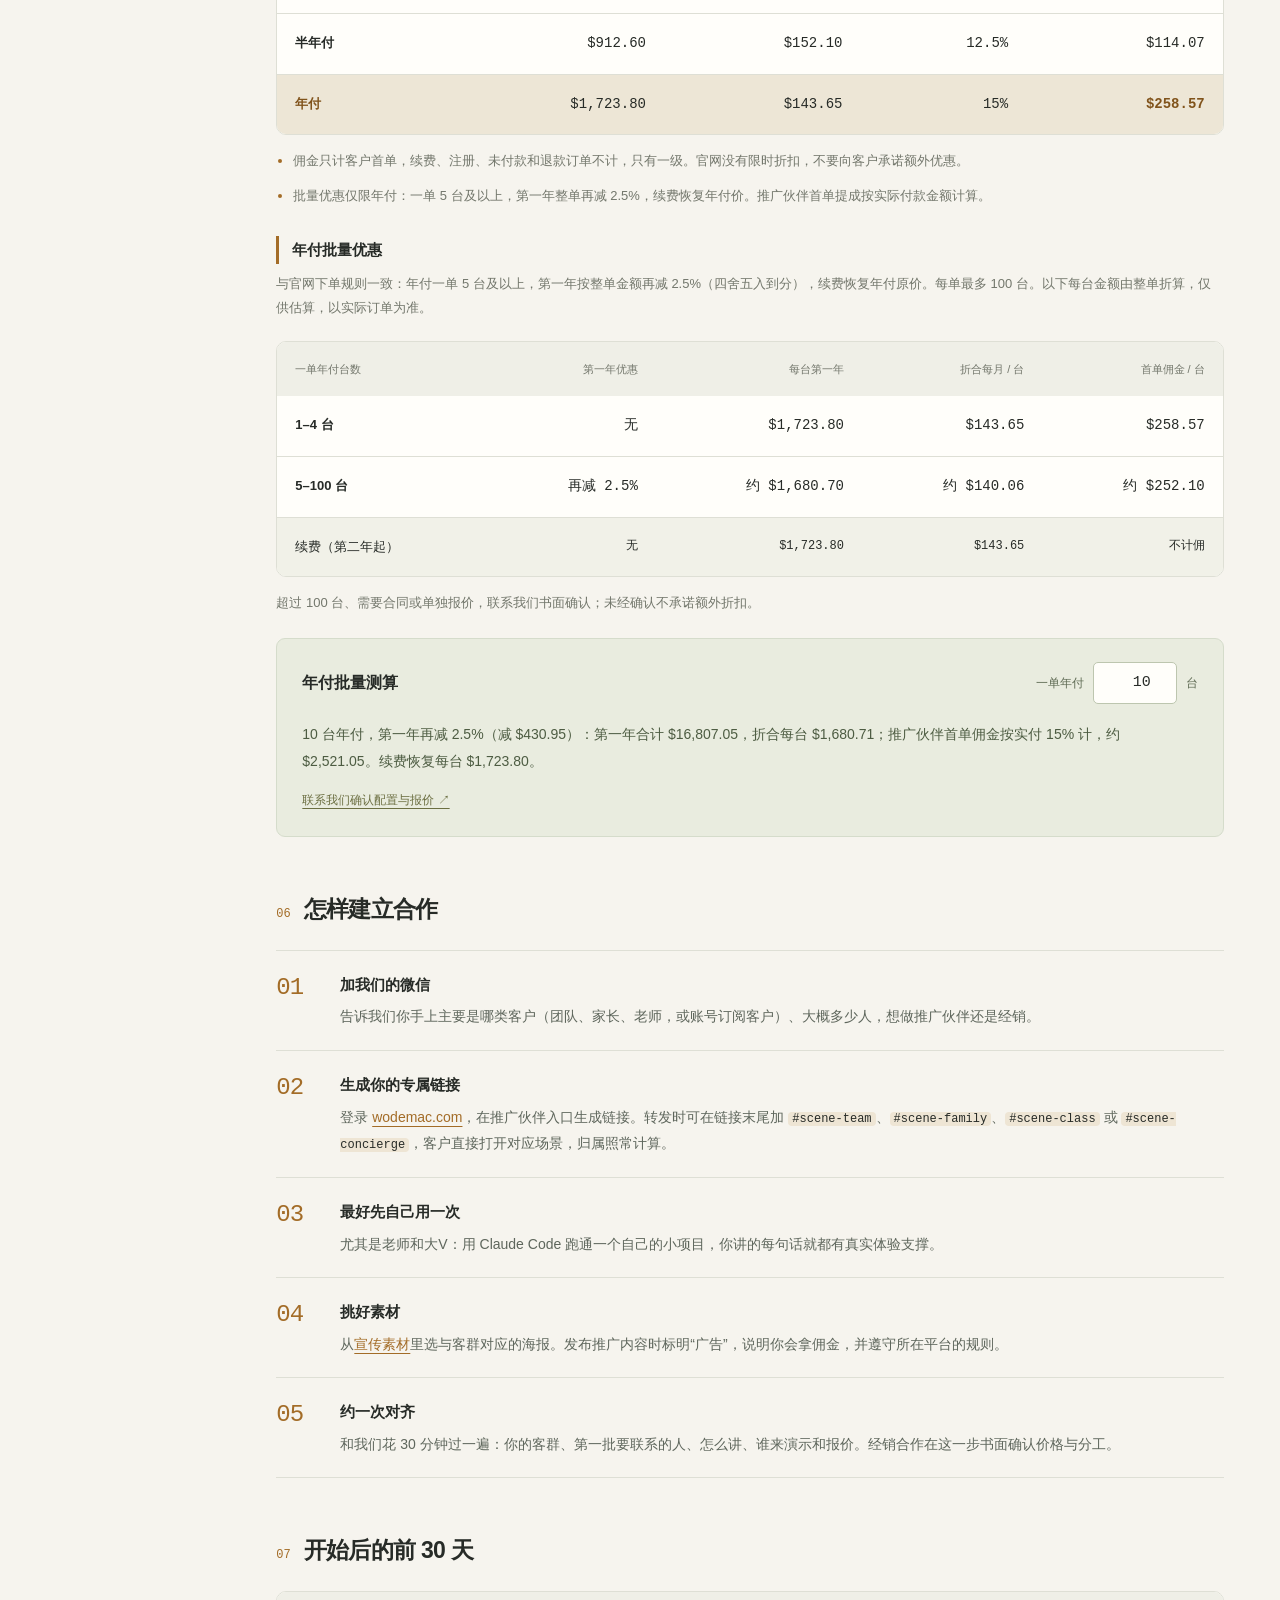
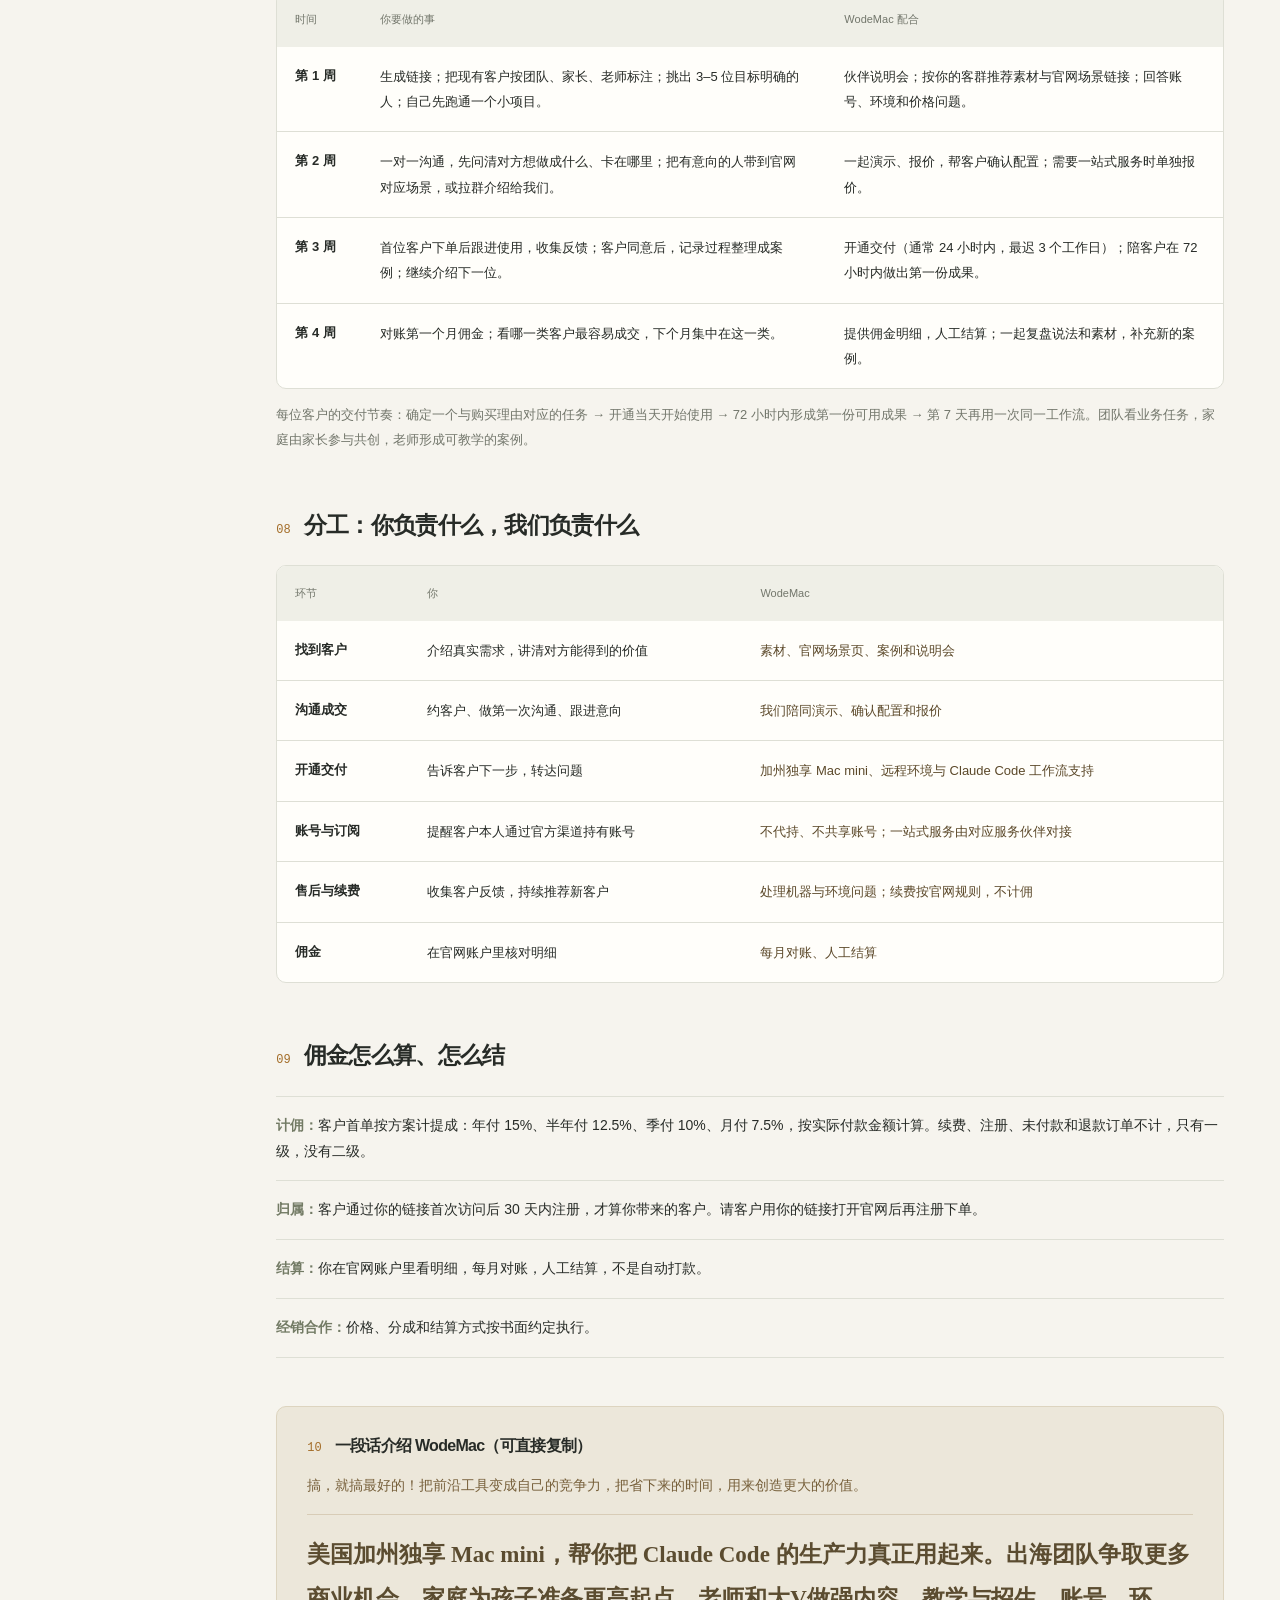
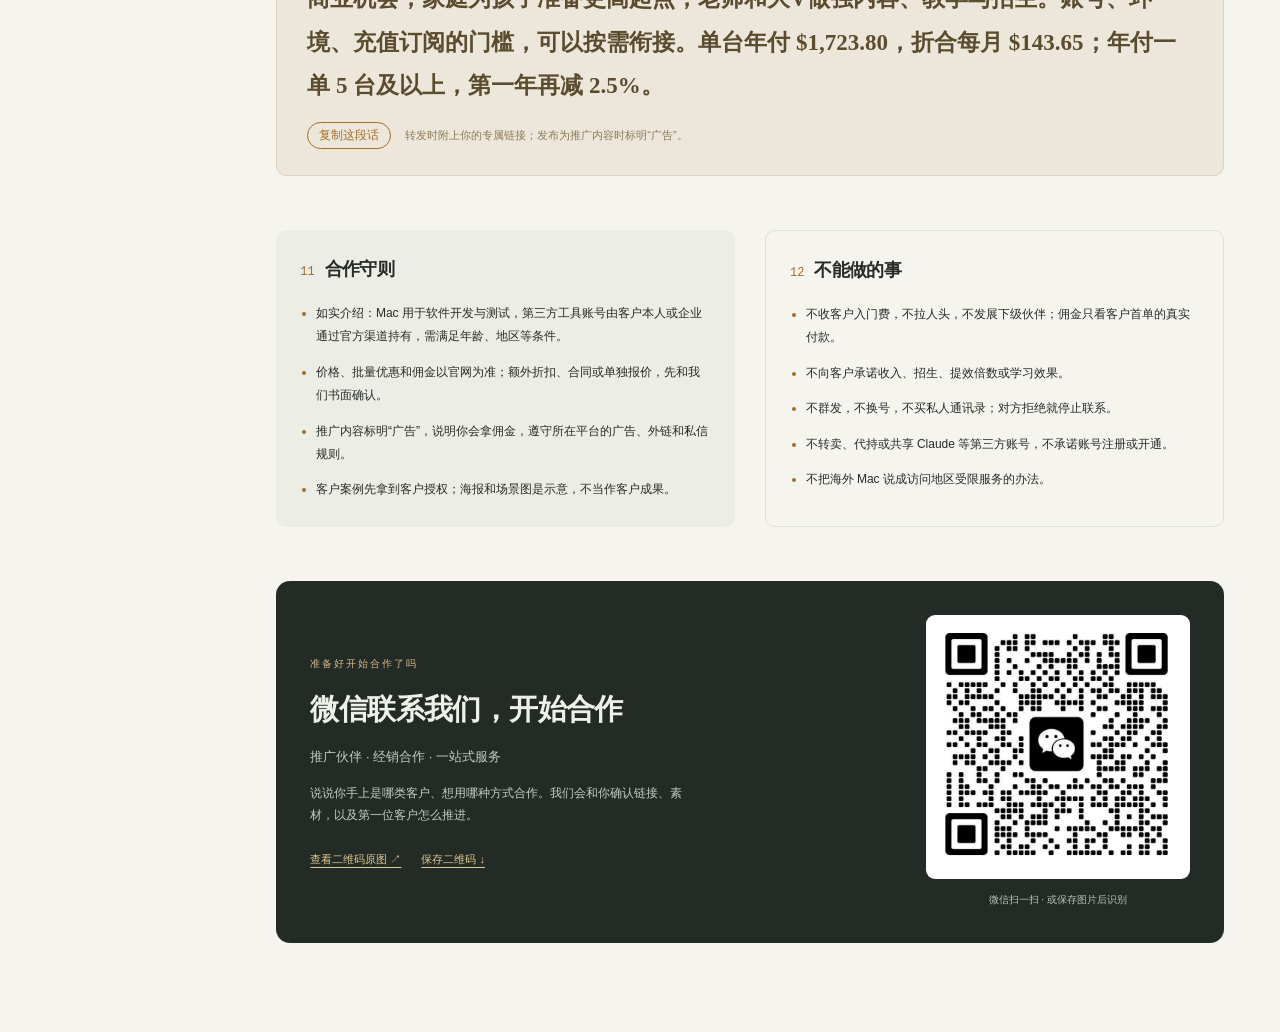
==== commit 12bdbec2: "Update the partner manual to the current WodeMac rules New first-order commissions, WodeMac spelling" ====
--- a/index.html
+++ b/index.html
@@ -4,25 +4,25 @@
 <meta name="viewport" content="width=device-width,initial-scale=1,viewport-fit=cover">
 <meta name="theme-color" content="#f6f4ee">
 <link rel="stylesheet" href="styles.css">
-<title>合作伙伴手册：Mac mini 租赁推广与经销合作 | wodeMac</title>
-<meta name="description" content="wodeMac 合作伙伴手册：美国加州独享 Mac mini 租赁的推广与经销合作方式、三类客户怎么讲、价格与首单佣金、建立合作步骤、前 30 天执行和分工。">
+<title>合作伙伴手册：Mac mini 租赁推广与经销合作 | WodeMac</title>
+<meta name="description" content="WodeMac 合作伙伴手册：美国加州独享 Mac mini 租赁的推广与经销合作方式、三类客户怎么讲、价格与首单佣金、建立合作步骤、前 30 天执行和分工。">
 <meta name="robots" content="index,follow,max-image-preview:large">
 <link rel="canonical" href="https://wodemac.vilesaint.com/">
 <meta property="og:type" content="website">
 <meta property="og:locale" content="zh_CN">
-<meta property="og:site_name" content="wodeMac">
-<meta property="og:title" content="合作伙伴手册：Mac mini 租赁推广与经销合作 | wodeMac">
-<meta property="og:description" content="wodeMac 合作伙伴手册：美国加州独享 Mac mini 租赁的推广与经销合作方式、三类客户怎么讲、价格与首单佣金、建立合作步骤、前 30 天执行和分工。">
+<meta property="og:site_name" content="WodeMac">
+<meta property="og:title" content="合作伙伴手册：Mac mini 租赁推广与经销合作 | WodeMac">
+<meta property="og:description" content="WodeMac 合作伙伴手册：美国加州独享 Mac mini 租赁的推广与经销合作方式、三类客户怎么讲、价格与首单佣金、建立合作步骤、前 30 天执行和分工。">
 <meta property="og:url" content="https://wodemac.vilesaint.com/">
 <meta property="og:image" content="https://wodemac.com/assets/wodemac-og.jpg">
 <meta name="twitter:card" content="summary_large_image">
 <link rel="stylesheet" href="seo.css">
-<script id="wodemac-seo-schema" type="application/ld+json">{"@context":"https://schema.org","@graph":[{"@type":"Organization","@id":"https://wodemac.com/#organization","name":"wodeMac","url":"https://wodemac.com/"},{"@type":"WebSite","@id":"https://wodemac.vilesaint.com/#website","name":"wodeMac 服务与渠道合作资料","url":"https://wodemac.vilesaint.com/","inLanguage":"zh-CN","publisher":{"@id":"https://wodemac.com/#organization"}},{"@type":"WebPage","@id":"https://wodemac.vilesaint.com/#webpage","url":"https://wodemac.vilesaint.com/","name":"合作伙伴手册：Mac mini 租赁推广与经销合作 | wodeMac","description":"wodeMac 合作伙伴手册：美国加州独享 Mac mini 租赁的推广与经销合作方式、三类客户怎么讲、价格与首单佣金、建立合作步骤、前 30 天执行和分工。","inLanguage":"zh-CN","isPartOf":{"@id":"https://wodemac.vilesaint.com/#website"},"about":{"@id":"https://wodemac.com/#organization"}}]}</script>
+<script id="wodemac-seo-schema" type="application/ld+json">{"@context":"https://schema.org","@graph":[{"@type":"Organization","@id":"https://wodemac.com/#organization","name":"WodeMac","url":"https://wodemac.com/"},{"@type":"WebSite","@id":"https://wodemac.vilesaint.com/#website","name":"WodeMac 服务与渠道合作资料","url":"https://wodemac.vilesaint.com/","inLanguage":"zh-CN","publisher":{"@id":"https://wodemac.com/#organization"}},{"@type":"WebPage","@id":"https://wodemac.vilesaint.com/#webpage","url":"https://wodemac.vilesaint.com/","name":"合作伙伴手册：Mac mini 租赁推广与经销合作 | WodeMac","description":"WodeMac 合作伙伴手册：美国加州独享 Mac mini 租赁的推广与经销合作方式、三类客户怎么讲、价格与首单佣金、建立合作步骤、前 30 天执行和分工。","inLanguage":"zh-CN","isPartOf":{"@id":"https://wodemac.vilesaint.com/#website"},"about":{"@id":"https://wodemac.com/#organization"}}]}</script>
 </head>
 <body>
 <a class="skip-link" href="#plan">跳到手册正文</a>
 <aside class="sidebar" aria-label="手册目录">
-  <a class="wordmark" href="#overview" aria-label="wodeMac 合作伙伴手册首页">wodeMac<span class="brand-dot" aria-hidden="true"></span></a>
+  <a class="wordmark" href="#overview" aria-label="WodeMac 合作伙伴手册首页">WodeMac<span class="brand-dot" aria-hidden="true"></span></a>
   <p class="sidebar-caption">合作伙伴手册</p>
   <nav class="chapter-nav" aria-label="章节导航">
     <a class="current" href="#overview" aria-current="location"><span>00</span>手册总览</a>
@@ -41,23 +41,23 @@
     <a class="cases-nav is-soon" aria-disabled="true"><span>·</span>客户案例<small class="soon-tag">敬请期待</small></a>
   <a href="partners.html"><span>↗</span>渠道合作</a><a href="faq.html"><span>↗</span>购买与合作问答</a>
   </nav>
-  <a class="official-link" href="https://wodemac.com/" target="_blank" rel="noopener">访问 wodeMac 官网 <span aria-hidden="true">↗</span></a>
+  <a class="official-link" href="https://wodemac.com/" target="_blank" rel="noopener">访问 WodeMac 官网 <span aria-hidden="true">↗</span></a>
 </aside>
 <main id="plan">
   <header class="hero" id="overview" data-chapter>
     <div class="hero-kicker"><span class="status-dot" aria-hidden="true"></span>合作伙伴手册 · 一起把 AI 生产力用起来</div>
-    <h1>wodeMac <span>合作伙伴手册</span></h1>
+    <h1>WodeMac <span>合作伙伴手册</span></h1>
     <p class="meta">Mac 租赁价格、年付批量优惠与推广佣金均以 wodemac.com 为准</p>
-    <p class="lead">你手上已经有想用好 AI 的学员、客户或家长。wodeMac 提供美国加州独享 Mac mini 和 Claude Code 工作流支持：你介绍真实需求，我们负责机器、环境与交付，客户首单付款后按规则给你计佣。这本手册讲清怎样开始合作、对客户怎么讲、之后每一步怎么做。</p>
+    <p class="lead">你手上已经有想用好 AI 的学员、客户或家长。WodeMac 提供美国加州独享 Mac mini 和 Claude Code 工作流支持：你介绍真实需求，我们负责机器、环境与交付，客户首单付款后按规则给你计佣。这本手册讲清怎样开始合作、对客户怎么讲、之后每一步怎么做。</p>
     <div class="goal partner-facts">
       <div><b>15<small>%</small></b><span>年付首单佣金</span></div>
       <div><b>$258.57</b><span>每台年付首单佣金</span></div>
       <div><b>$0</b><span>加入费用</span></div>
     </div>
-    <div class="hero-actions"><a class="hero-primary" href="#join">开始合作 →</a><a href="#contact">微信联系 Elian ↗</a></div>
+    <div class="hero-actions"><a class="hero-primary" href="#join">开始合作 →</a><a href="#contact">微信联系我们 ↗</a></div>
   </header>
 
-  <!-- service-facts:start --><section class="seo-facts" aria-labelledby="service-facts-title"><h2 id="service-facts-title">先了解服务，再讨论合作</h2><p>wodeMac 提供美国加州独享 Mac mini 租赁，用于软件开发与测试，按约配合远程环境和 AI 编程工作流支持。第三方工具账号与订阅由客户本人或企业通过官方渠道持有，需满足相应的年龄、地区与使用条件。</p><p>本页的价格、佣金与批量测算仅供估算，不是已发生的销量或收入。推广伙伴首单规则、客户归属及对账方式可先查看合作说明；配置、批量价格、经销协议与额外支持按当前订单或书面确认核对。</p><nav aria-label="服务与合作资料"><a href="partners.html">渠道合作说明 →</a><a href="faq.html">购买与合作问答 →</a><a href="https://wodemac.com/guides/">官网中文指南 ↗</a></nav></section><!-- service-facts:end -->
+  <!-- service-facts:start --><section class="seo-facts" aria-labelledby="service-facts-title"><h2 id="service-facts-title">先了解服务，再讨论合作</h2><p>WodeMac 提供美国加州独享 Mac mini 租赁，用于软件开发与测试，按约配合远程环境和 AI 编程工作流支持。第三方工具账号与订阅由客户本人或企业通过官方渠道持有，需满足相应的年龄、地区与使用条件。</p><p>本页的价格、佣金与批量测算仅供估算，不是已发生的销量或收入。推广伙伴首单规则、客户归属及对账方式可先查看合作说明；配置、批量价格、经销协议与额外支持按当前订单或书面确认核对。</p><nav aria-label="服务与合作资料"><a href="partners.html">渠道合作说明 →</a><a href="faq.html">购买与合作问答 →</a><a href="https://wodemac.com/guides/">官网中文指南 ↗</a></nav></section><!-- service-facts:end -->
 
   <section class="belief" id="belief" aria-labelledby="belief-title">
     <p class="belief-kicker">我们的理念</p>
@@ -85,7 +85,7 @@
         <ul>
           <li><b>适合：</b>AI 培训老师、网红大V、社群主、有客户关系的个人。</li>
           <li><b>怎么做：</b>登录 wodemac.com 生成专属链接，客户通过链接自己下单。</li>
-          <li><b>佣金：</b>首单年付 15%、半年付 10%、季付 7.5%、月付 5%，续费不计，只有一级。</li>
+          <li><b>佣金：</b>首单年付 15%、半年付 12.5%、季付 10%、月付 7.5%，续费不计，只有一级。</li>
           <li><b>结算：</b>官网账户看明细，每月对账、人工结算。</li>
         </ul>
       </article>
@@ -94,7 +94,7 @@
         <h3>你负责客户关系，<br>价格和分工单独谈。</h3>
         <ul>
           <li><b>适合：</b>ChatGPT / Claude 账号与订阅服务商、出海服务商、IT 与 AI 实施团队。</li>
-          <li><b>怎么做：</b>和 Elian 约定价格、客户关系、服务责任和结算方式，书面确认后开始。</li>
+          <li><b>怎么做：</b>和我们约定价格、客户关系、服务责任和结算方式，书面确认后开始。</li>
           <li><b>一站式：</b>账号、订阅与 Mac、环境、工作流打包交付时，两部分费用分别列明。</li>
           <li><b>适用前提：</b>有稳定客户来源、能承担约定的客户服务。</li>
         </ul>
@@ -139,7 +139,7 @@
       <h3>很多人卡住的，<br>不是想法，而是根本没有跑通。</h3>
       <p>账号、使用环境、充值订阅、远程机器、实际工作流，任何一环卡住，工具再强也用不起来。客户需要有人帮他跨过这些门槛，把前沿工具变成每天能用的生产力。</p>
       <p class="access-promise">把少数人率先掌握的工具，变成客户自己的日常能力。</p>
-      <p class="note"><b>分工：</b>账号开通、充值订阅和支付由对应的服务伙伴对接，账号归客户本人所有；wodeMac 负责美国加州独享 Mac mini、远程环境与 Claude Code 工作流。一站式整套服务需要单独报价，先联系 Elian 确认。</p><div class="scene-link"><span class="scene-link-label">官网对应场景</span><a href="https://wodemac.com/#scene-concierge" target="_blank" rel="noopener">wodemac.com/#scene-concierge <span aria-hidden="true">↗</span></a><button type="button" class="copy-link" data-copy="https://wodemac.com/#scene-concierge">复制链接</button><small>用专属分销链接转发时，在链接末尾加上 <code>#scene-concierge</code>，客户打开就是这个场景，归属照常计算。</small></div>
+      <p class="note"><b>分工：</b>账号开通、充值订阅和支付由对应的服务伙伴对接，账号归客户本人所有；WodeMac 负责美国加州独享 Mac mini、远程环境与 Claude Code 工作流。一站式整套服务需要单独报价，先联系我们确认。</p><div class="scene-link"><span class="scene-link-label">官网对应场景</span><a href="https://wodemac.com/#scene-concierge" target="_blank" rel="noopener">wodemac.com/#scene-concierge <span aria-hidden="true">↗</span></a><button type="button" class="copy-link" data-copy="https://wodemac.com/#scene-concierge">复制链接</button><small>用专属分销链接转发时，在链接末尾加上 <code>#scene-concierge</code>，客户打开就是这个场景，归属照常计算。</small></div>
     </div>
     <p class="note"><b>从哪一类开始：</b>先挑你最熟、信任最深的一类客户。AI 老师和大V可以先自己用起来；账号与订阅服务商手上已有愿意为工具付费的客户，按团队、家长、老师分别标注后再介绍。</p>
   </section>
@@ -174,7 +174,7 @@
         <div><h4>先了解家庭的真实目标</h4><ul><li>孩子对什么感兴趣，家长希望一起做出什么？</li><li>谁来操作工具、引导过程，每周能安排多少共同实践时间？</li><li>目前卡在工具、账号、订阅还是环境？整套配置预算是多少？</li></ul></div>
         <div><h4>把下单理由讲具体</h4><p>“这份投入，是为家庭准备前沿工具和一个能真正开始的创作环境。我们把机器、配套服务、费用和交付内容列清楚；您把第一个亲子项目和参与时间定下来，让孩子的想法有机会成为作品。”</p></div>
       </div>
-      <a class="parent-contact" href="#contact">客户需要家庭配置与配套服务？联系 Elian 一起报价 <span aria-hidden="true">↗</span></a>
+      <a class="parent-contact" href="#contact">客户需要家庭配置与配套服务？联系我们一起报价 <span aria-hidden="true">↗</span></a>
     </article>
 
     <article class="script-group" id="pitch-partners">
@@ -192,7 +192,7 @@
       <div class="script">
         <div><h4>面对卡在账号、环境和充值的人</h4><p>“您离用好 Claude Code，差的可能不是能力。账号、使用环境、充值订阅和机器，只要有一环没跑通，工具再强也到不了您的工作里。账号与订阅由合作伙伴对接，我们负责加州独享 Mac、远程环境和工作流，按您的需求把这些环节衔接起来。跨过门槛，让先进工具成为您自己的日常生产力。”</p></div>
         <div><h4>先找到卡住的那一环</h4><p>先问客户要完成什么、目前卡在哪里、已经具备哪些条件。把账号、订阅支付、机器与实际任务逐项列清，提供与需求对应的服务，让客户知道花钱之后具体得到什么。</p></div>
-        <div><h4>分工和整套价格</h4><p>账号开通、充值订阅和支付由对应的服务伙伴对接，账号归客户本人所有；wodeMac 负责美国加州独享 Mac mini、远程环境与 Claude Code 工作流。Mac 租赁按官网价格，一站式整套服务由 Elian 单独报价，两部分分别列明。</p></div>
+        <div><h4>分工和整套价格</h4><p>账号开通、充值订阅和支付由对应的服务伙伴对接，账号归客户本人所有；WodeMac 负责美国加州独享 Mac mini、远程环境与 Claude Code 工作流。Mac 租赁按官网价格，一站式整套服务由我们单独报价，两部分分别列明。</p></div>
       </div>
     </article>
 
@@ -201,14 +201,14 @@
 
   <section class="plan-section" id="pricing" data-chapter>
     <h2><span class="section-no" aria-hidden="true">05</span>价格与你的佣金</h2>
-    <p class="note">以下为官网 Mac 租赁价格，表内佣金是推广伙伴每台的首单佣金。经销合作的价格与分成单独书面约定；包含账号、订阅和支付的一站式整套服务，由 Elian 单独报价。</p>
+    <p class="note">以下为官网 Mac 租赁价格，表内佣金是推广伙伴每台的首单佣金。经销合作的价格与分成单独书面约定；包含账号、订阅和支付的一站式整套服务，由我们单独报价。</p>
     <div class="table">
       <table class="prices">
         <thead><tr><th>方案</th><th>一次支付</th><th>折合每月</th><th>首单提成</th><th>提成金额</th></tr></thead>
         <tbody>
-          <tr><th>月付</th><td class="num">$169</td><td class="num">$169</td><td class="num">5%</td><td class="num">$8.45</td></tr>
-          <tr><th>季付</th><td class="num">$481.65</td><td class="num">$160.55</td><td class="num">7.5%</td><td class="num">$36.12</td></tr>
-          <tr><th>半年付</th><td class="num">$912.60</td><td class="num">$152.10</td><td class="num">10%</td><td class="num">$91.26</td></tr>
+          <tr><th>月付</th><td class="num">$169</td><td class="num">$169</td><td class="num">7.5%</td><td class="num">$12.67</td></tr>
+          <tr><th>季付</th><td class="num">$481.65</td><td class="num">$160.55</td><td class="num">10%</td><td class="num">$48.16</td></tr>
+          <tr><th>半年付</th><td class="num">$912.60</td><td class="num">$152.10</td><td class="num">12.5%</td><td class="num">$114.07</td></tr>
           <tr><th>年付</th><td class="num">$1,723.80</td><td class="num">$143.65</td><td class="num">15%</td><td class="num">$258.57</td></tr>
         </tbody>
       </table>
@@ -229,22 +229,22 @@
         </tbody>
       </table>
     </div>
-    <p class="note">超过 100 台、需要合同或单独报价，联系 Elian 书面确认；未经确认不承诺额外折扣。</p>
+    <p class="note">超过 100 台、需要合同或单独报价，联系我们书面确认；未经确认不承诺额外折扣。</p>
     <div class="bulk-calculator" aria-labelledby="bulk-calculator-title">
       <div class="bulk-calculator-heading"><h3 id="bulk-calculator-title">年付批量测算</h3><label for="bulk-quantity">一单年付<input id="bulk-quantity" class="bulk-quantity" type="number" min="1" max="10000" step="1" inputmode="numeric" value="10">台</label></div>
       <p id="bulk-result" aria-live="polite"></p>
-      <a href="#contact">联系 Elian 确认配置与报价 ↗</a>
+      <a href="#contact">联系我们确认配置与报价 ↗</a>
     </div>
   </section>
 
   <section class="plan-section" id="join" data-chapter>
     <h2><span class="section-no" aria-hidden="true">06</span>怎样建立合作</h2>
     <ol class="flow">
-      <li><b>加 Elian 微信</b>告诉 Elian 你手上主要是哪类客户（团队、家长、老师，或账号订阅客户）、大概多少人，想做推广伙伴还是经销。</li>
+      <li><b>加我们的微信</b>告诉我们你手上主要是哪类客户（团队、家长、老师，或账号订阅客户）、大概多少人，想做推广伙伴还是经销。</li>
       <li><b>生成你的专属链接</b>登录 <a href="https://wodemac.com/" target="_blank" rel="noopener">wodemac.com</a>，在推广伙伴入口生成链接。转发时可在链接末尾加 <code>#scene-team</code>、<code>#scene-family</code>、<code>#scene-class</code> 或 <code>#scene-concierge</code>，客户直接打开对应场景，归属照常计算。</li>
       <li><b>最好先自己用一次</b>尤其是老师和大V：用 Claude Code 跑通一个自己的小项目，你讲的每句话就都有真实体验支撑。</li>
       <li><b>挑好素材</b>从<a href="materials.html">宣传素材</a>里选与客群对应的海报。发布推广内容时标明“广告”，说明你会拿佣金，并遵守所在平台的规则。</li>
-      <li><b>约一次对齐</b>和 Elian 花 30 分钟过一遍：你的客群、第一批要联系的人、怎么讲、谁来演示和报价。经销合作在这一步书面确认价格与分工。</li>
+      <li><b>约一次对齐</b>和我们花 30 分钟过一遍：你的客群、第一批要联系的人、怎么讲、谁来演示和报价。经销合作在这一步书面确认价格与分工。</li>
     </ol>
   </section>
 
@@ -252,10 +252,10 @@
     <h2><span class="section-no" aria-hidden="true">07</span>开始后的前 30 天</h2>
     <div class="table">
       <table class="work">
-        <thead><tr><th>时间</th><th>你要做的事</th><th>Elian 和 wodeMac 配合</th></tr></thead>
+        <thead><tr><th>时间</th><th>你要做的事</th><th>WodeMac 配合</th></tr></thead>
         <tbody>
           <tr><th>第 1 周</th><td>生成链接；把现有客户按团队、家长、老师标注；挑出 3–5 位目标明确的人；自己先跑通一个小项目。</td><td>伙伴说明会；按你的客群推荐素材与官网场景链接；回答账号、环境和价格问题。</td></tr>
-          <tr><th>第 2 周</th><td>一对一沟通，先问清对方想做成什么、卡在哪里；把有意向的人带到官网对应场景，或拉群介绍给 Elian。</td><td>一起演示、报价，帮客户确认配置；需要一站式服务时单独报价。</td></tr>
+          <tr><th>第 2 周</th><td>一对一沟通，先问清对方想做成什么、卡在哪里；把有意向的人带到官网对应场景，或拉群介绍给我们。</td><td>一起演示、报价，帮客户确认配置；需要一站式服务时单独报价。</td></tr>
           <tr><th>第 3 周</th><td>首位客户下单后跟进使用，收集反馈；客户同意后，记录过程整理成案例；继续介绍下一位。</td><td>开通交付（通常 24 小时内，最迟 3 个工作日）；陪客户在 72 小时内做出第一份成果。</td></tr>
           <tr><th>第 4 周</th><td>对账第一个月佣金；看哪一类客户最容易成交，下个月集中在这一类。</td><td>提供佣金明细，人工结算；一起复盘说法和素材，补充新的案例。</td></tr>
         </tbody>
@@ -268,13 +268,13 @@
     <h2><span class="section-no" aria-hidden="true">08</span>分工：你负责什么，我们负责什么</h2>
     <div class="table">
       <table class="work roles">
-        <thead><tr><th>环节</th><th>你</th><th>wodeMac</th></tr></thead>
+        <thead><tr><th>环节</th><th>你</th><th>WodeMac</th></tr></thead>
         <tbody>
           <tr><th>找到客户</th><td>介绍真实需求，讲清对方能得到的价值</td><td>素材、官网场景页、案例和说明会</td></tr>
-          <tr><th>沟通成交</th><td>约客户、做第一次沟通、跟进意向</td><td>Elian 陪同演示、确认配置和报价</td></tr>
+          <tr><th>沟通成交</th><td>约客户、做第一次沟通、跟进意向</td><td>我们陪同演示、确认配置和报价</td></tr>
           <tr><th>开通交付</th><td>告诉客户下一步，转达问题</td><td>加州独享 Mac mini、远程环境与 Claude Code 工作流支持</td></tr>
           <tr><th>账号与订阅</th><td>提醒客户本人通过官方渠道持有账号</td><td>不代持、不共享账号；一站式服务由对应服务伙伴对接</td></tr>
-          <tr><th>售后与续费</th><td>收集客户反馈，持续推荐新客户</td><td>处理机器与环境问题；续费按官网年付价，不计佣</td></tr>
+          <tr><th>售后与续费</th><td>收集客户反馈，持续推荐新客户</td><td>处理机器与环境问题；续费按官网规则，不计佣</td></tr>
           <tr><th>佣金</th><td>在官网账户里核对明细</td><td>每月对账、人工结算</td></tr>
         </tbody>
       </table>
@@ -284,7 +284,7 @@
   <section class="plan-section" id="commission" data-chapter>
     <h2><span class="section-no" aria-hidden="true">09</span>佣金怎么算、怎么结</h2>
     <ul>
-      <li><b>计佣：</b>客户首单按方案计提成：年付 15%、半年付 10%、季付 7.5%、月付 5%，按实际付款金额计算。续费、注册、未付款和退款订单不计，只有一级，没有二级。</li>
+      <li><b>计佣：</b>客户首单按方案计提成：年付 15%、半年付 12.5%、季付 10%、月付 7.5%，按实际付款金额计算。续费、注册、未付款和退款订单不计，只有一级，没有二级。</li>
       <li><b>归属：</b>客户通过你的链接首次访问后 30 天内注册，才算你带来的客户。请客户用你的链接打开官网后再注册下单。</li>
       <li><b>结算：</b>你在官网账户里看明细，每月对账，人工结算，不是自动打款。</li>
       <li><b>经销合作：</b>价格、分成和结算方式按书面约定执行。</li>
@@ -292,7 +292,7 @@
   </section>
 
   <section class="plan-section" id="quote" data-chapter>
-    <h2><span class="section-no" aria-hidden="true">10</span>一段话介绍 wodeMac（可直接复制）</h2>
+    <h2><span class="section-no" aria-hidden="true">10</span>一段话介绍 WodeMac（可直接复制）</h2>
     <p class="quote-principle">搞，就搞最好的！把前沿工具变成自己的竞争力，把省下来的时间，用来创造更大的价值。</p>
     <p class="lead" id="quote-text">美国加州独享 Mac mini，帮你把 Claude Code 的生产力真正用起来。出海团队争取更多商业机会，家庭为孩子准备更高起点，老师和大V做强内容、教学与招生。账号、环境、充值订阅的门槛，可以按需衔接。单台年付 $1,723.80，折合每月 $143.65；年付一单 5 台及以上，第一年再减 2.5%。</p>
     <p class="quote-actions"><button type="button" class="copy-link" data-copy-from="quote-text">复制这段话</button><span class="note">转发时附上你的专属链接；发布为推广内容时标明“广告”。</span></p>
@@ -303,7 +303,7 @@
       <h2><span class="section-no" aria-hidden="true">11</span>合作守则</h2>
       <ul>
         <li>如实介绍：Mac 用于软件开发与测试，第三方工具账号由客户本人或企业通过官方渠道持有，需满足年龄、地区等条件。</li>
-        <li>价格、批量优惠和佣金以官网为准；额外折扣、合同或单独报价，先和 Elian 书面确认。</li>
+        <li>价格、批量优惠和佣金以官网为准；额外折扣、合同或单独报价，先和我们书面确认。</li>
         <li>推广内容标明“广告”，说明你会拿佣金，遵守所在平台的广告、外链和私信规则。</li>
         <li>客户案例先拿到客户授权；海报和场景图是示意，不当作客户成果。</li>
       </ul>
@@ -323,16 +323,16 @@
   <footer class="contact-footer" id="contact" aria-labelledby="contact-title">
     <div class="contact-copy">
       <p class="contact-kicker">准备好开始合作了吗</p>
-      <h2 id="contact-title">微信联系 Elian，开始合作</h2>
+      <h2 id="contact-title">微信联系我们，开始合作</h2>
       <p>推广伙伴 · 经销合作 · 一站式服务</p>
-      <p class="contact-description">说说你手上是哪类客户、想用哪种方式合作。Elian 会和你确认链接、素材，以及第一位客户怎么推进。</p>
+      <p class="contact-description">说说你手上是哪类客户、想用哪种方式合作。我们会和你确认链接、素材，以及第一位客户怎么推进。</p>
       <div class="contact-actions">
-        <a href="assets/contact/elian-wechat-qr.jpg" target="_blank" rel="noopener">查看二维码原图 ↗</a>
-        <a href="assets/contact/elian-wechat-qr.jpg" download="Elian-微信二维码.jpg">保存二维码 ↓</a>
+        <a href="assets/contact/wechat-qr.jpg" target="_blank" rel="noopener">查看二维码原图 ↗</a>
+        <a href="assets/contact/wechat-qr.jpg" download="WodeMac-微信二维码.jpg">保存二维码 ↓</a>
       </div>
     </div>
     <figure class="contact-qr">
-      <a href="assets/contact/elian-wechat-qr.jpg" target="_blank" rel="noopener" aria-label="查看 Elian 微信二维码原图"><img src="assets/contact/elian-wechat-qr.jpg" alt="Elian 微信联系二维码，与 wodemac.com 官网一致" width="648" height="648" loading="lazy"></a>
+      <a href="assets/contact/wechat-qr.jpg" target="_blank" rel="noopener" aria-label="查看微信二维码原图"><img src="assets/contact/wechat-qr.jpg" alt="WodeMac 微信联系二维码，与 wodemac.com 官网一致" width="648" height="648" loading="lazy"></a>
       <figcaption>微信扫一扫 · 或保存图片后识别</figcaption>
     </figure>
   </footer>
@@ -349,7 +349,7 @@
     const input=$('bulk-quantity');
     if(input.value===''){setText('bulk-result','请输入一单年付台数。');return;}
     const count=planInt(input.value,1,10000,10);
-    if(count>100){setText('bulk-result','官网一单最多 100 台。'+count+' 台请分单下单，或联系 Elian 书面确认配置与报价。');return;}
+    if(count>100){setText('bulk-result','官网一单最多 100 台。'+count+' 台请分单下单，或联系我们书面确认配置与报价。');return;}
     const subtotal=172380*count,off=count>=5?Math.round(subtotal*250/10000):0,total=subtotal-off,commission=Math.floor(total*1500/10000);
     setText('bulk-result',count+' 台年付'+(off?'，第一年再减 2.5%（减 '+money(off/100,2)+'）':'，不足 5 台无批量优惠')+'：第一年合计 '+money(total/100,2)+'，折合每台 '+money(total/count/100,2)+'；推广伙伴首单佣金按实付 15% 计，约 '+money(commission/100,2)+'。续费恢复每台 $1,723.80。');
   }
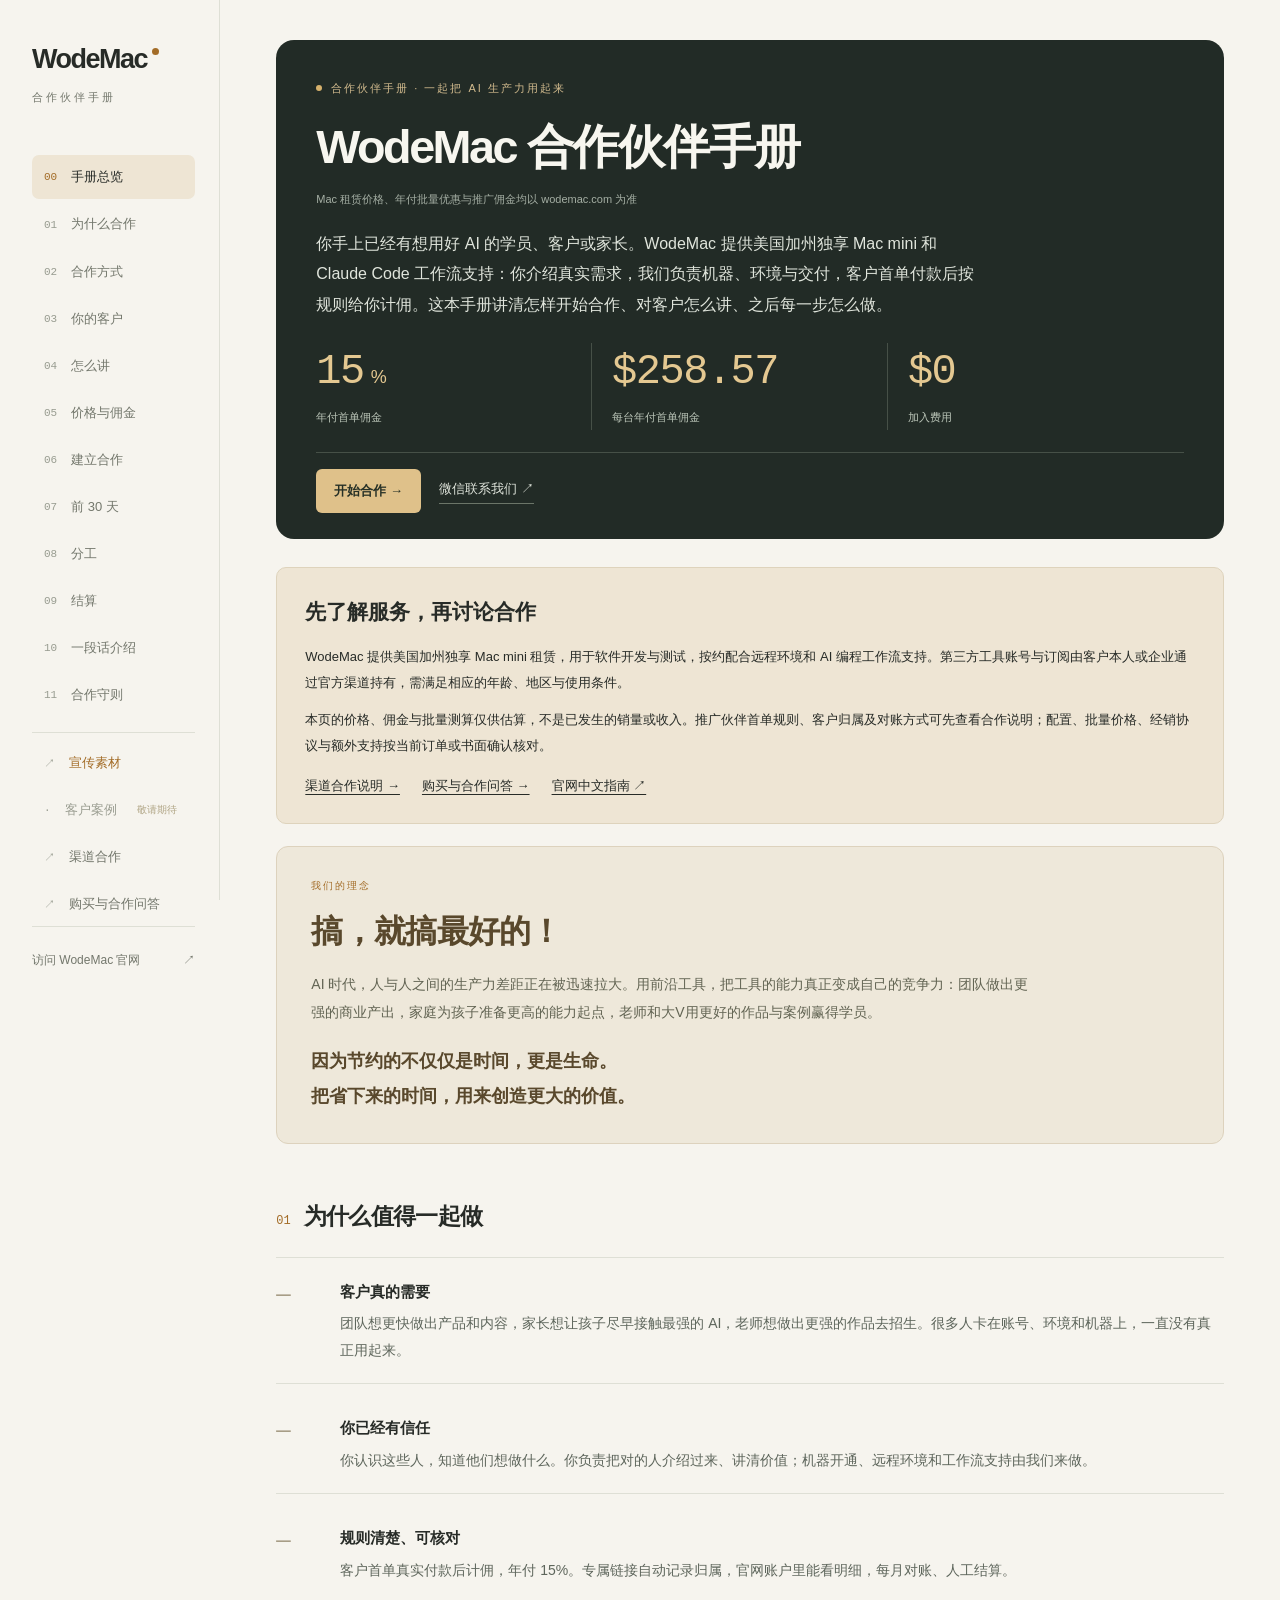
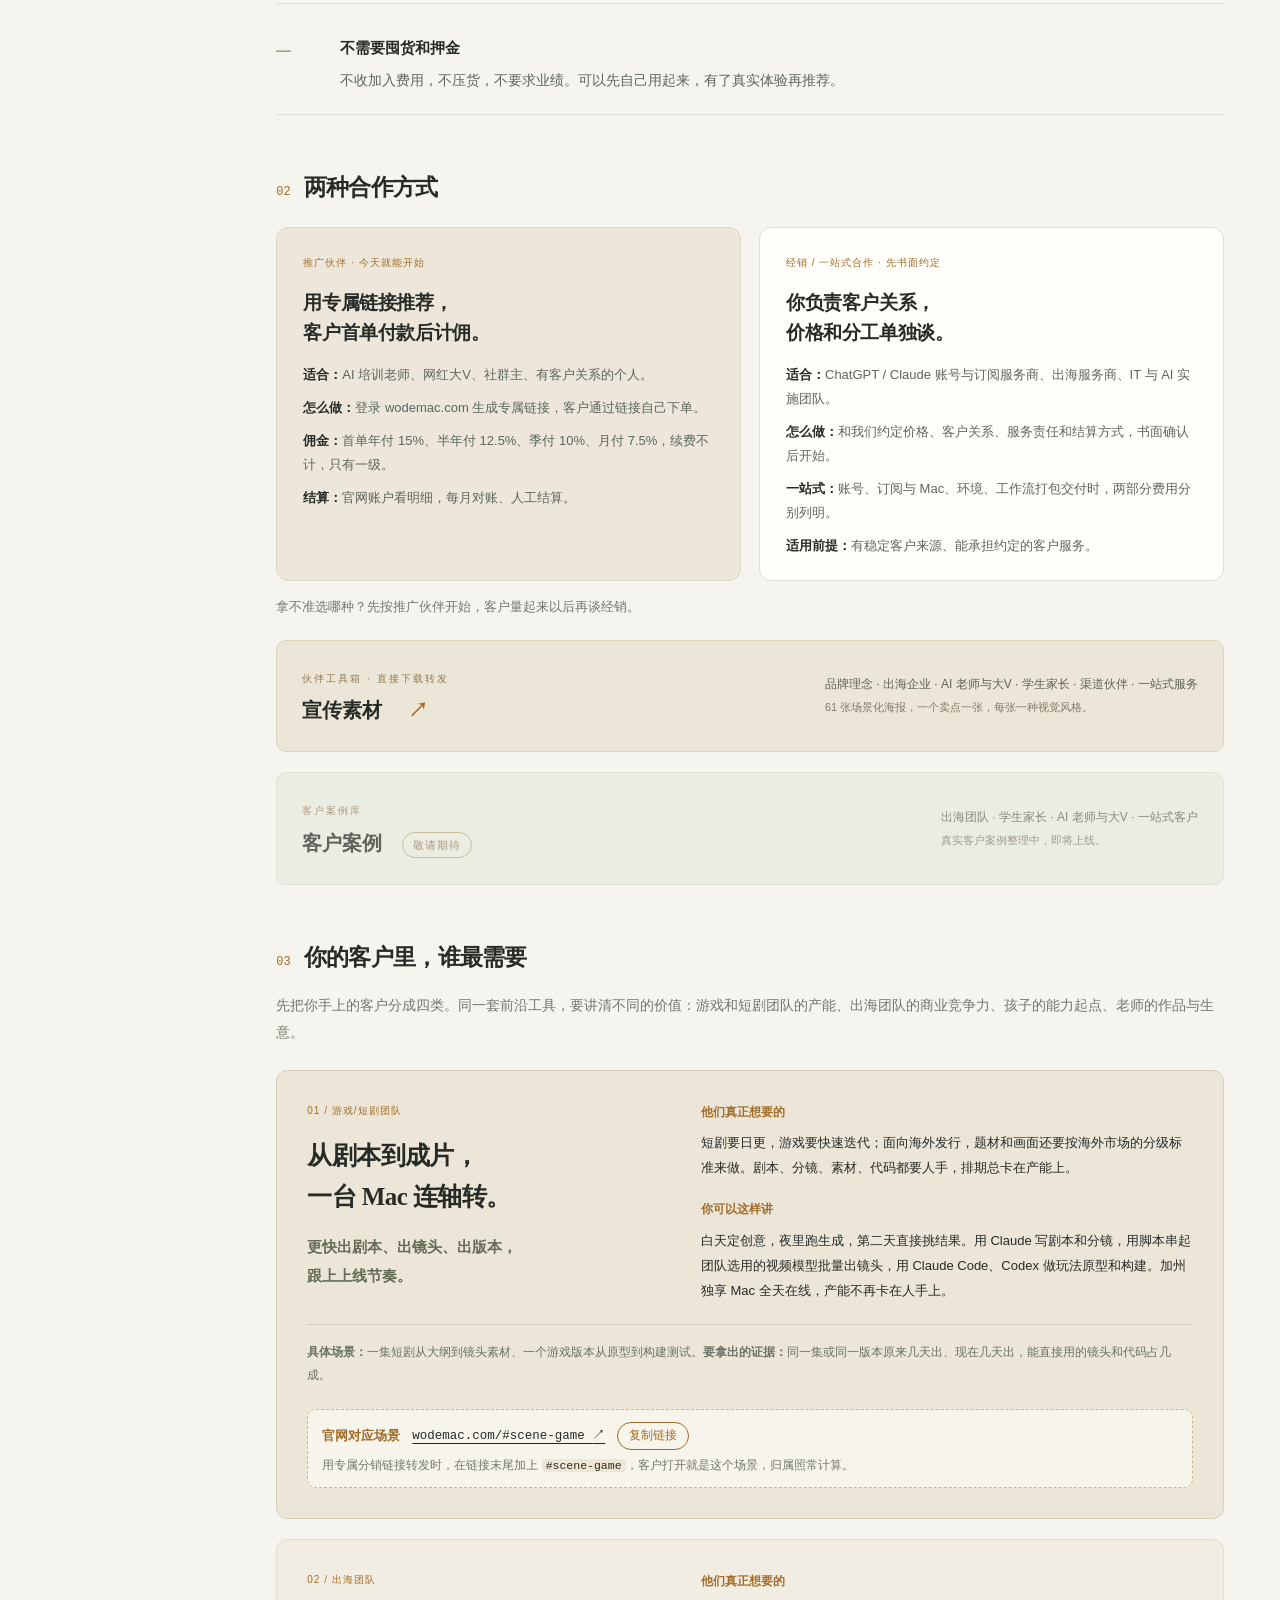
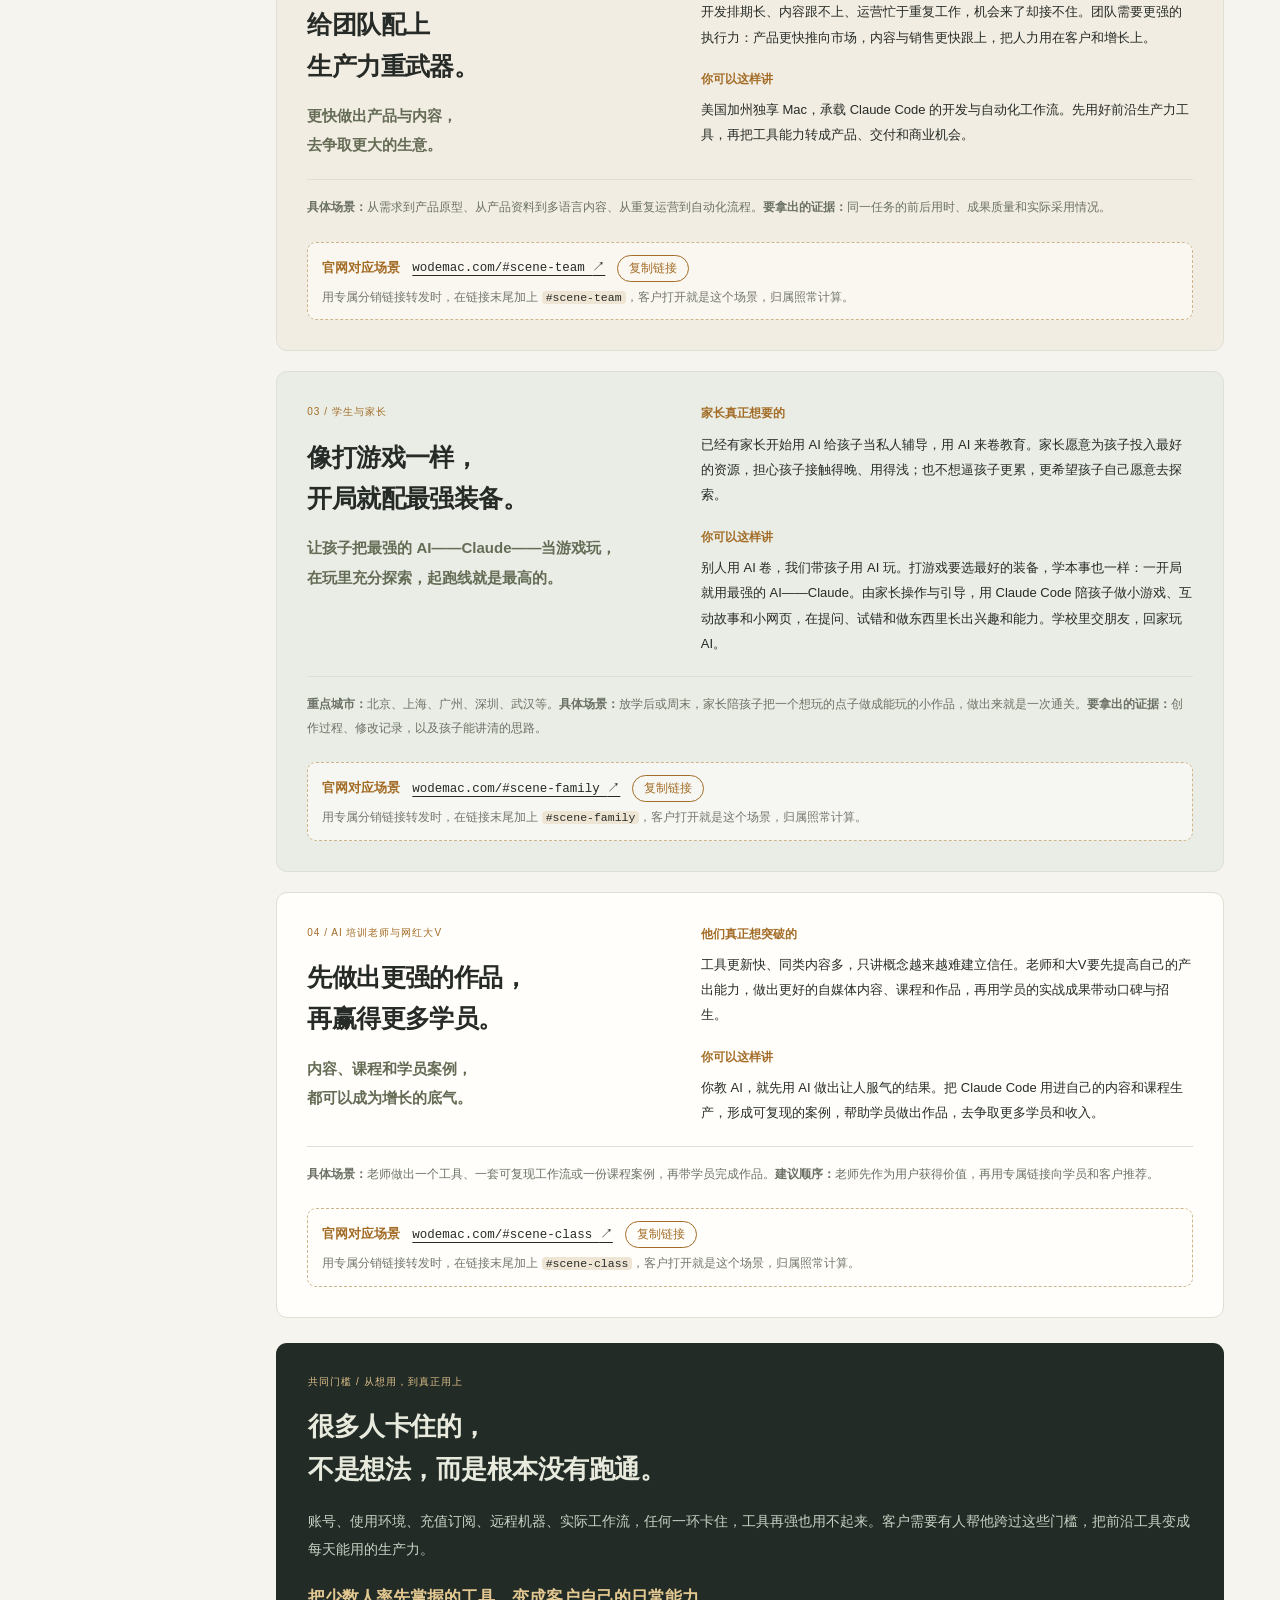
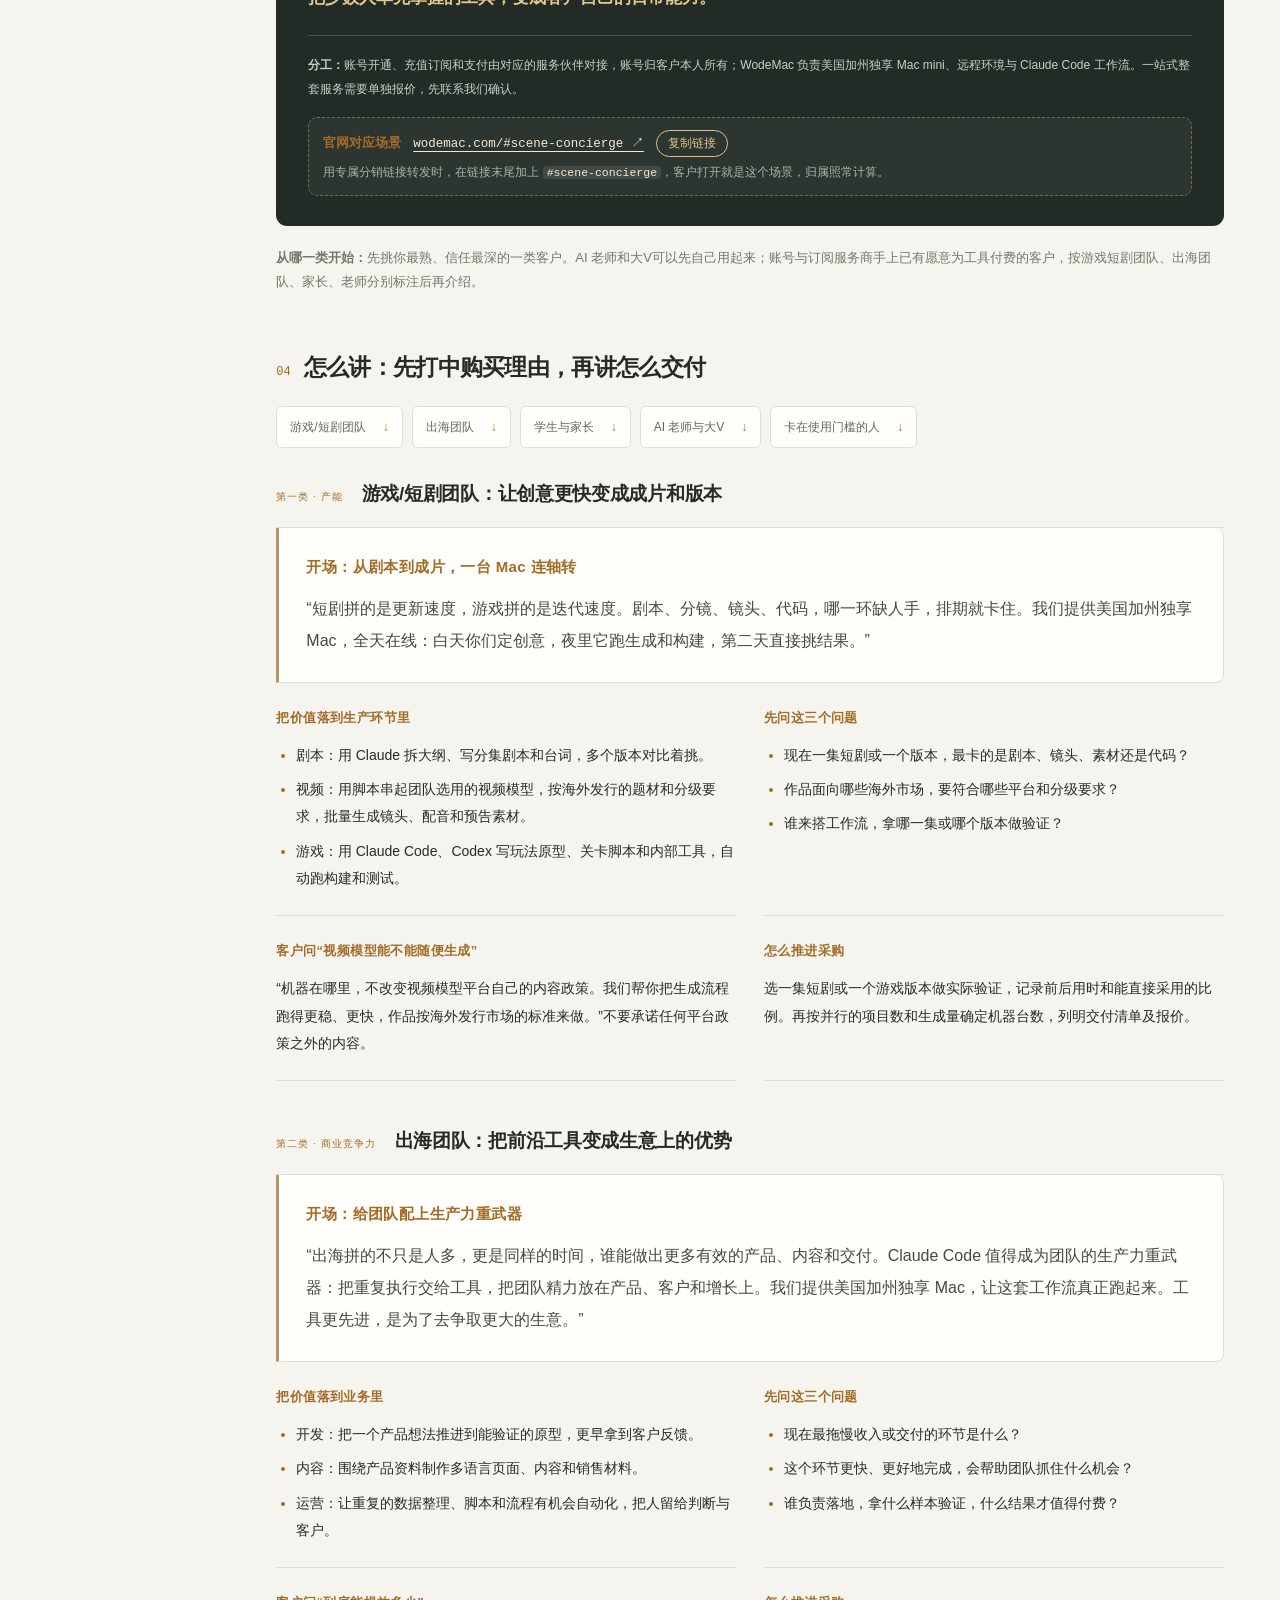
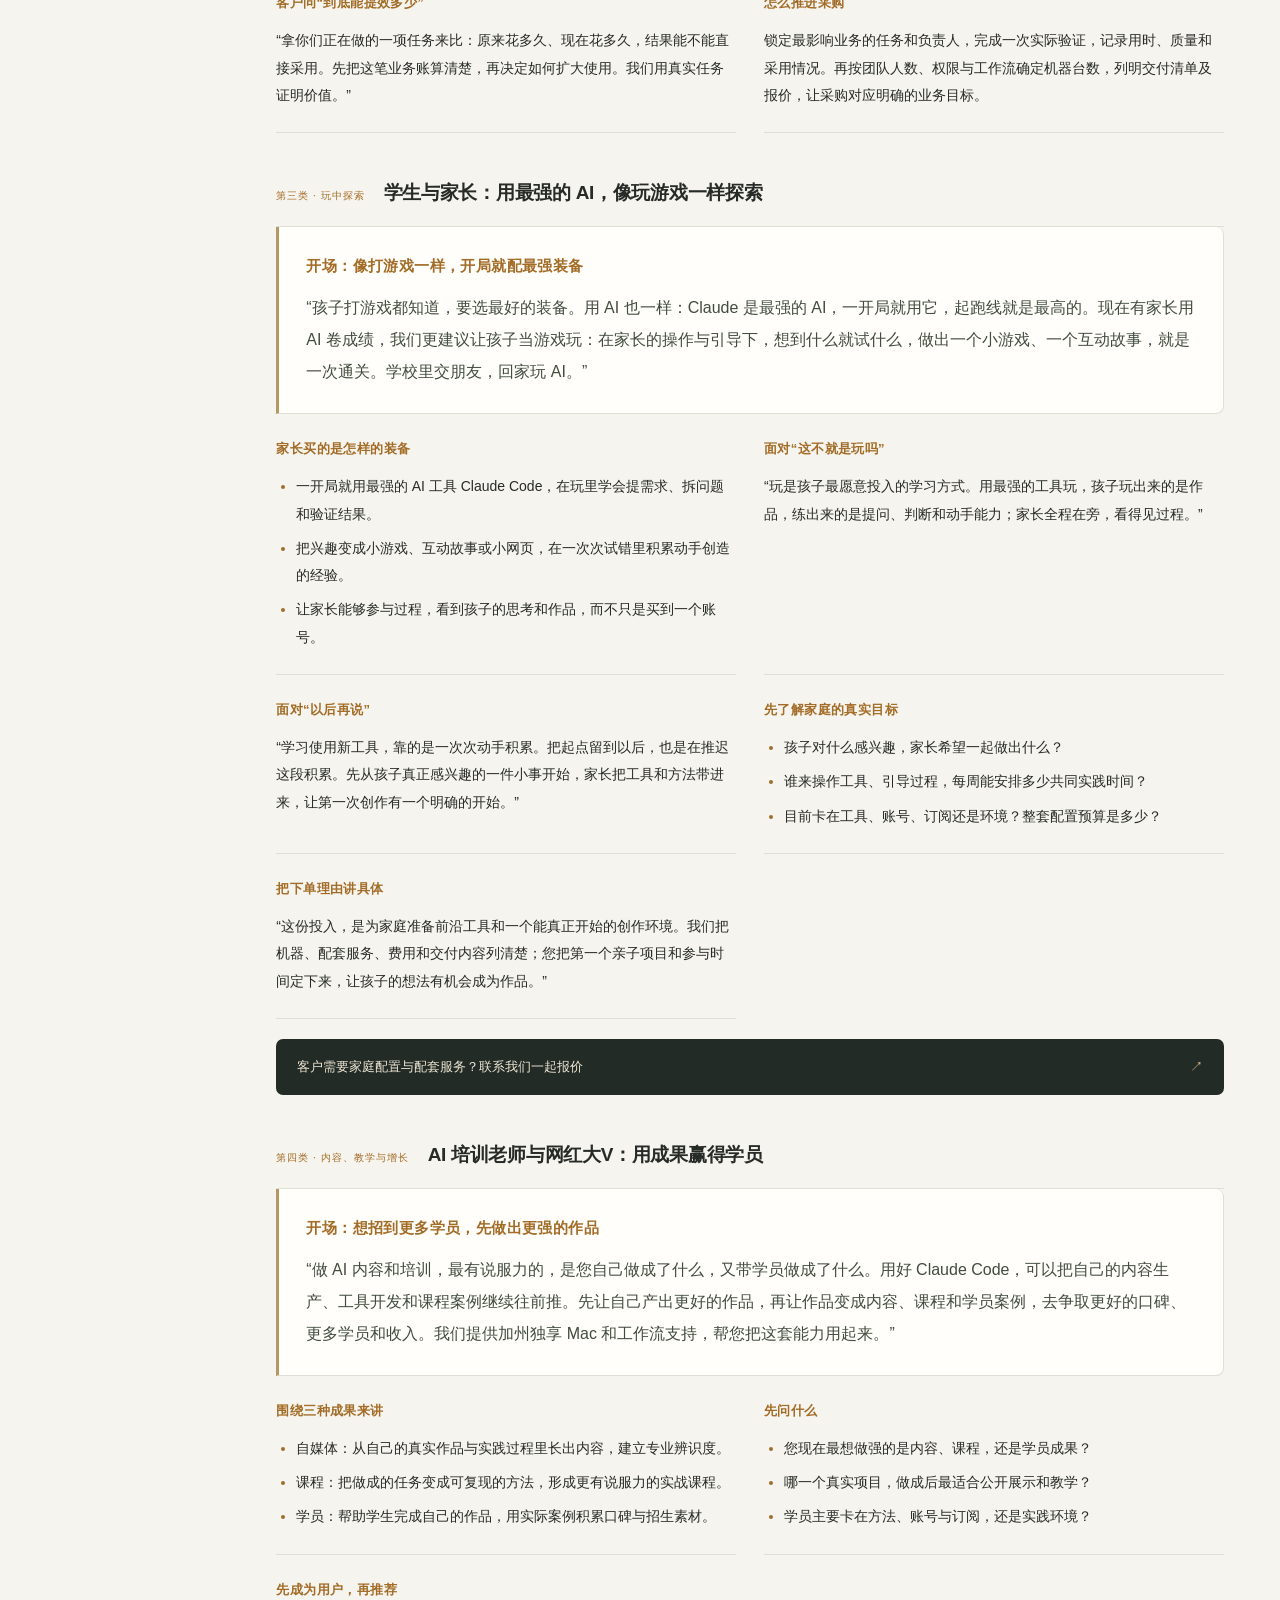
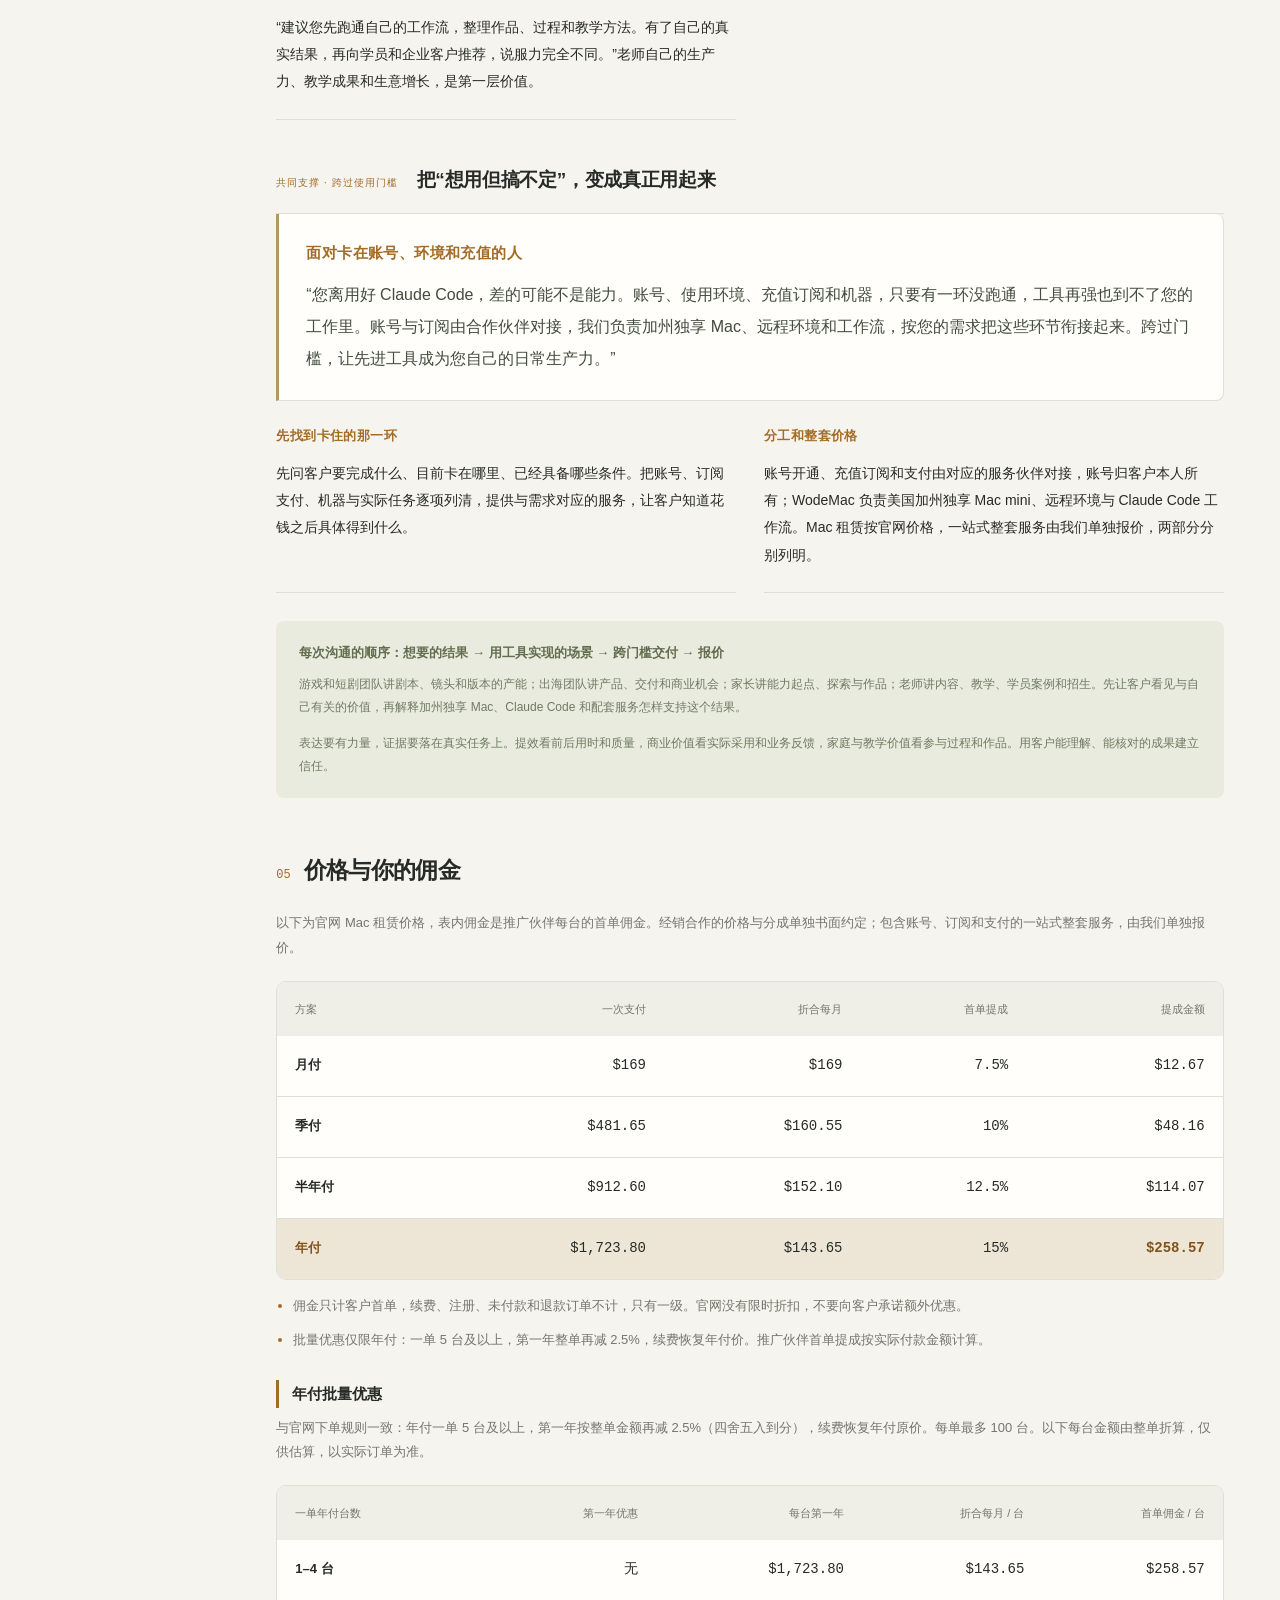
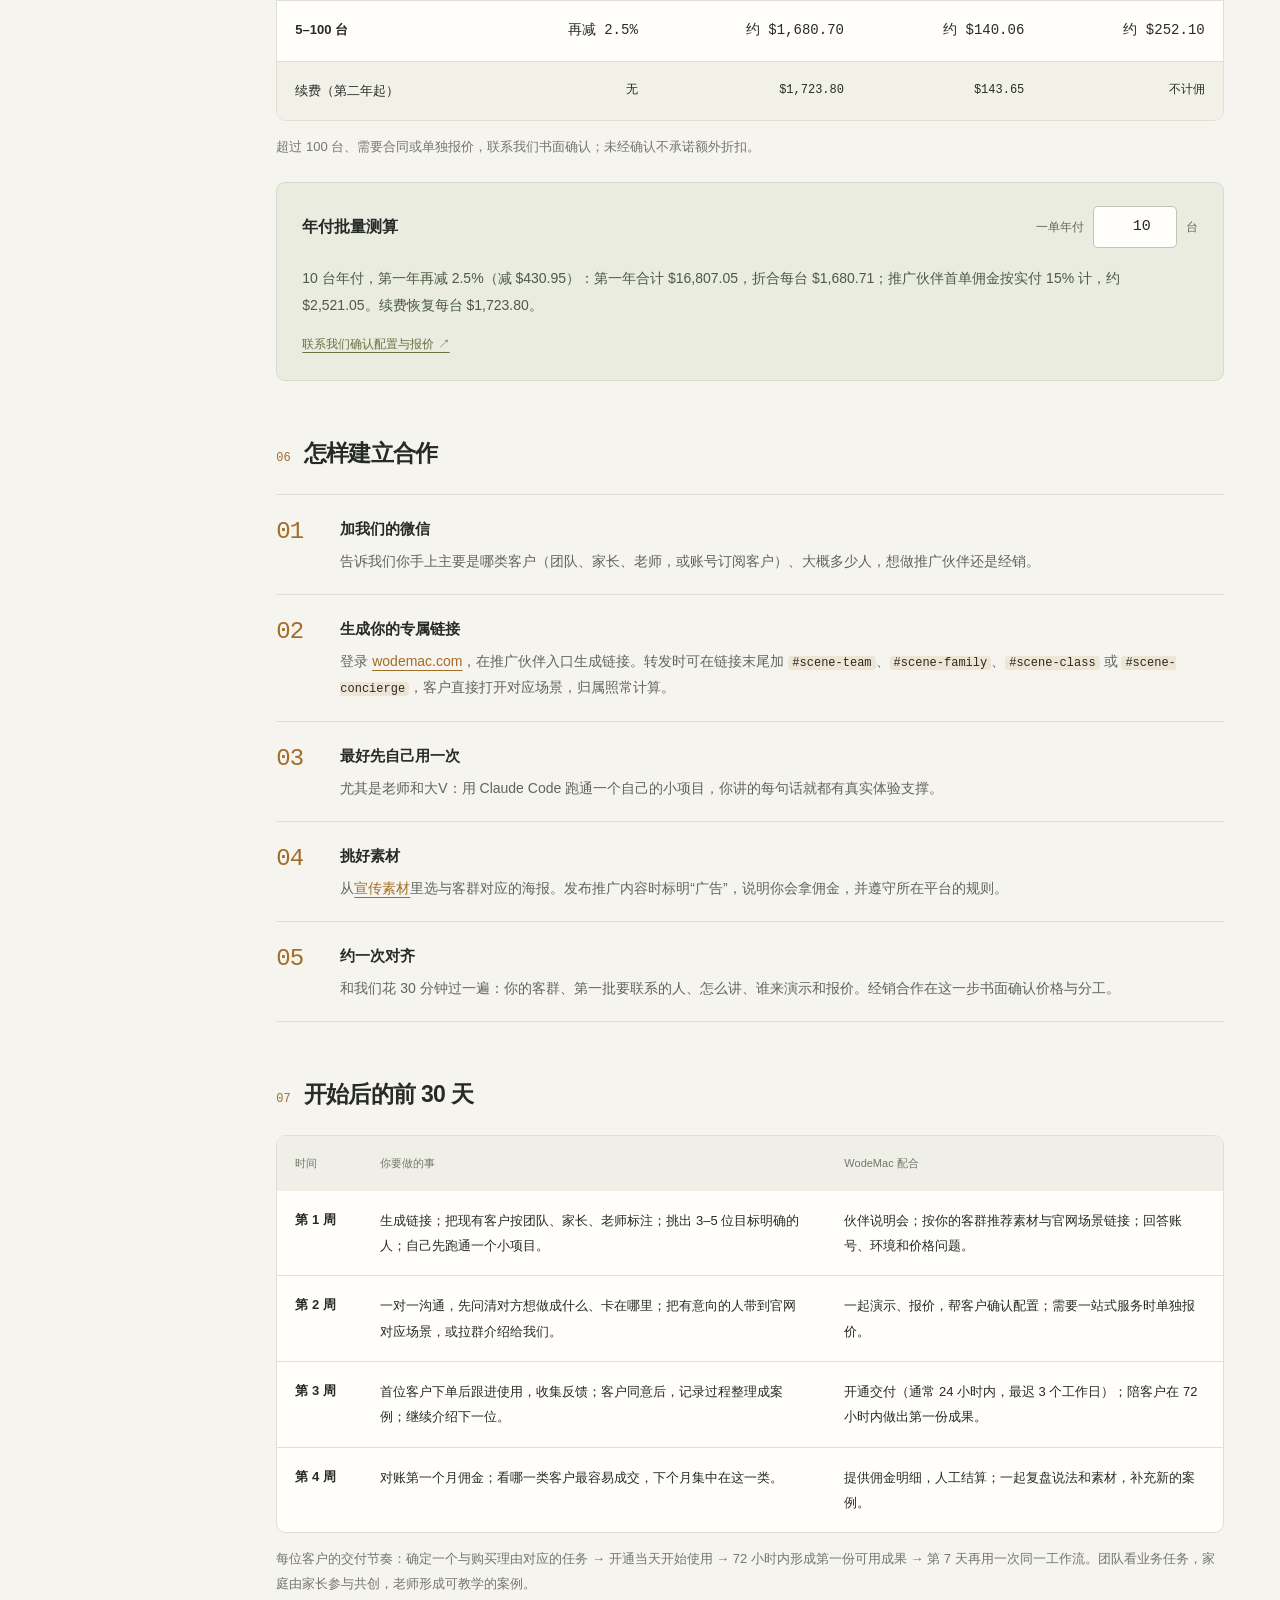
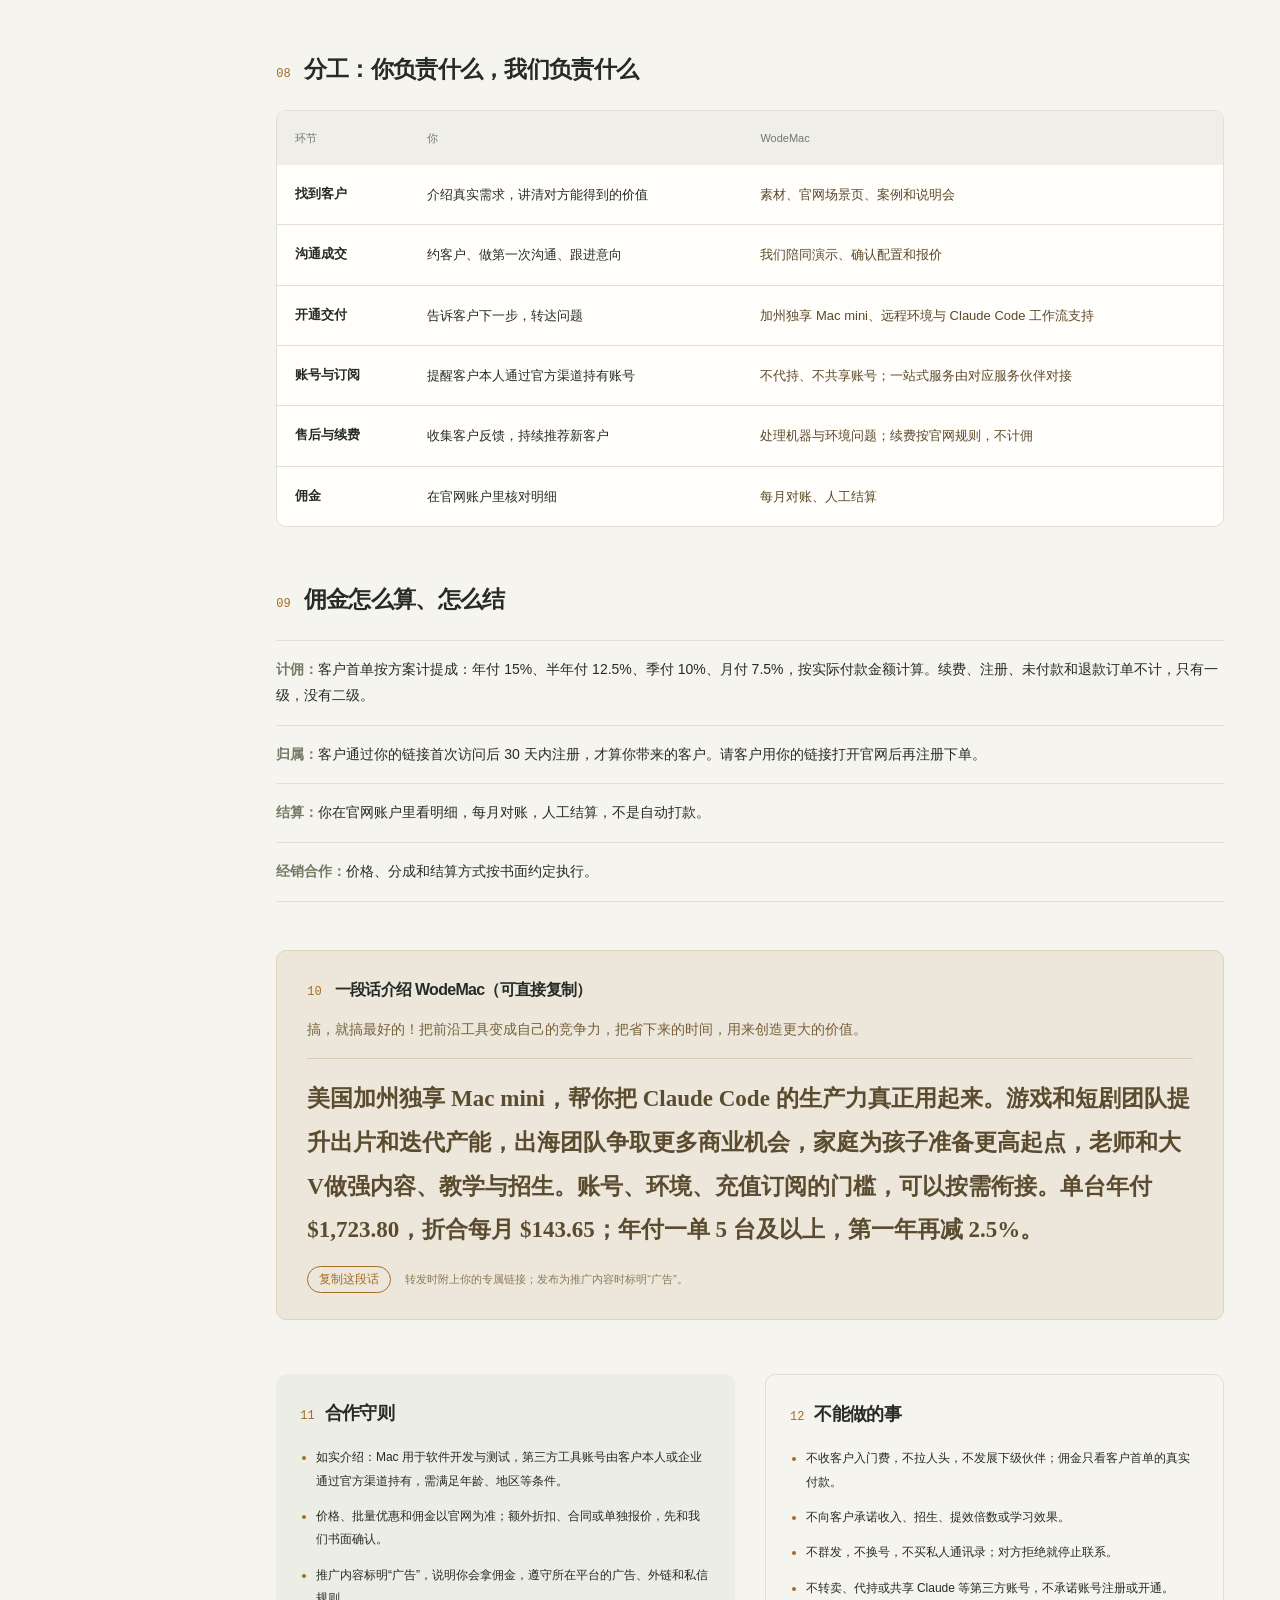
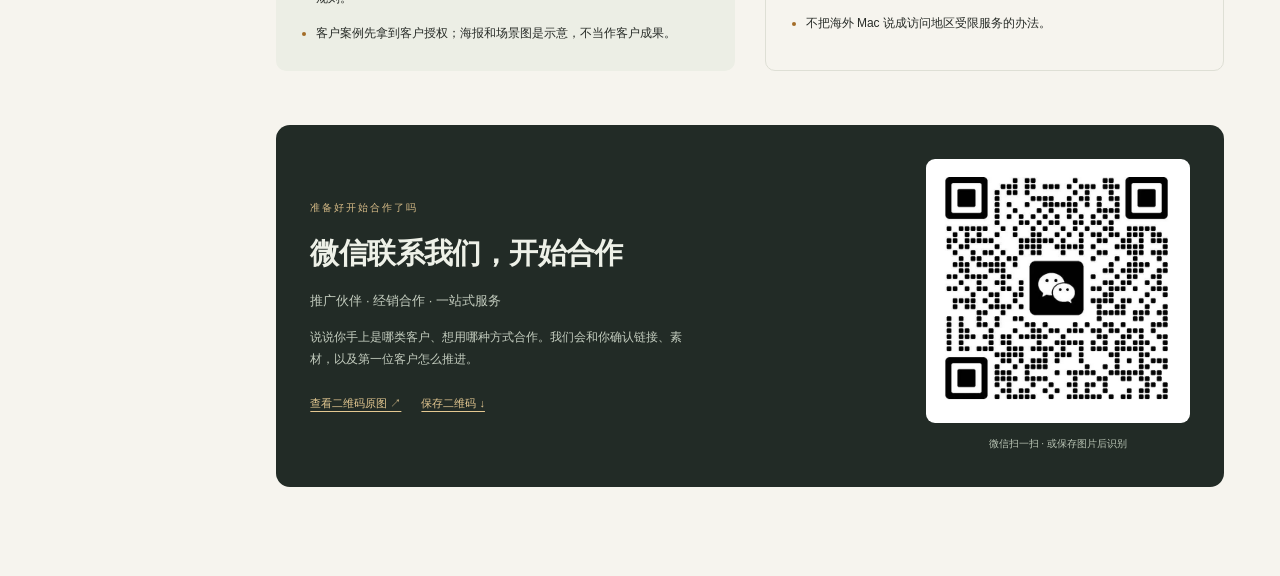
==== commit c424a6d6: "Add game & short-drama studios to partner manual Co-Authored-By: Claude Opus 5.5 <noreply@anthropic." ====
--- a/index.html
+++ b/index.html
@@ -5,19 +5,19 @@
 <meta name="theme-color" content="#f6f4ee">
 <link rel="stylesheet" href="styles.css">
 <title>合作伙伴手册：Mac mini 租赁推广与经销合作 | WodeMac</title>
-<meta name="description" content="WodeMac 合作伙伴手册：美国加州独享 Mac mini 租赁的推广与经销合作方式、三类客户怎么讲、价格与首单佣金、建立合作步骤、前 30 天执行和分工。">
+<meta name="description" content="WodeMac 合作伙伴手册：美国加州独享 Mac mini 租赁的推广与经销合作方式、四类客户怎么讲、价格与首单佣金、建立合作步骤、前 30 天执行和分工。">
 <meta name="robots" content="index,follow,max-image-preview:large">
 <link rel="canonical" href="https://wodemac.vilesaint.com/">
 <meta property="og:type" content="website">
 <meta property="og:locale" content="zh_CN">
 <meta property="og:site_name" content="WodeMac">
 <meta property="og:title" content="合作伙伴手册：Mac mini 租赁推广与经销合作 | WodeMac">
-<meta property="og:description" content="WodeMac 合作伙伴手册：美国加州独享 Mac mini 租赁的推广与经销合作方式、三类客户怎么讲、价格与首单佣金、建立合作步骤、前 30 天执行和分工。">
+<meta property="og:description" content="WodeMac 合作伙伴手册：美国加州独享 Mac mini 租赁的推广与经销合作方式、四类客户怎么讲、价格与首单佣金、建立合作步骤、前 30 天执行和分工。">
 <meta property="og:url" content="https://wodemac.vilesaint.com/">
 <meta property="og:image" content="https://wodemac.com/assets/wodemac-og.jpg">
 <meta name="twitter:card" content="summary_large_image">
 <link rel="stylesheet" href="seo.css">
-<script id="wodemac-seo-schema" type="application/ld+json">{"@context":"https://schema.org","@graph":[{"@type":"Organization","@id":"https://wodemac.com/#organization","name":"WodeMac","url":"https://wodemac.com/"},{"@type":"WebSite","@id":"https://wodemac.vilesaint.com/#website","name":"WodeMac 服务与渠道合作资料","url":"https://wodemac.vilesaint.com/","inLanguage":"zh-CN","publisher":{"@id":"https://wodemac.com/#organization"}},{"@type":"WebPage","@id":"https://wodemac.vilesaint.com/#webpage","url":"https://wodemac.vilesaint.com/","name":"合作伙伴手册：Mac mini 租赁推广与经销合作 | WodeMac","description":"WodeMac 合作伙伴手册：美国加州独享 Mac mini 租赁的推广与经销合作方式、三类客户怎么讲、价格与首单佣金、建立合作步骤、前 30 天执行和分工。","inLanguage":"zh-CN","isPartOf":{"@id":"https://wodemac.vilesaint.com/#website"},"about":{"@id":"https://wodemac.com/#organization"}}]}</script>
+<script id="wodemac-seo-schema" type="application/ld+json">{"@context":"https://schema.org","@graph":[{"@type":"Organization","@id":"https://wodemac.com/#organization","name":"WodeMac","url":"https://wodemac.com/"},{"@type":"WebSite","@id":"https://wodemac.vilesaint.com/#website","name":"WodeMac 服务与渠道合作资料","url":"https://wodemac.vilesaint.com/","inLanguage":"zh-CN","publisher":{"@id":"https://wodemac.com/#organization"}},{"@type":"WebPage","@id":"https://wodemac.vilesaint.com/#webpage","url":"https://wodemac.vilesaint.com/","name":"合作伙伴手册：Mac mini 租赁推广与经销合作 | WodeMac","description":"WodeMac 合作伙伴手册：美国加州独享 Mac mini 租赁的推广与经销合作方式、四类客户怎么讲、价格与首单佣金、建立合作步骤、前 30 天执行和分工。","inLanguage":"zh-CN","isPartOf":{"@id":"https://wodemac.vilesaint.com/#website"},"about":{"@id":"https://wodemac.com/#organization"}}]}</script>
 </head>
 <body>
 <a class="skip-link" href="#plan">跳到手册正文</a>
@@ -116,20 +116,25 @@
 
   <section class="plan-section" id="customers" data-chapter>
     <h2><span class="section-no" aria-hidden="true">03</span>你的客户里，谁最需要</h2>
-    <p class="section-intro">先把你手上的客户分成三类。同一套前沿工具，要讲清不同的价值：团队的商业竞争力、孩子的能力起点、老师的作品与生意。</p>
+    <p class="section-intro">先把你手上的客户分成四类。同一套前沿工具，要讲清不同的价值：游戏和短剧团队的产能、出海团队的商业竞争力、孩子的能力起点、老师的作品与生意。</p>
     <ol class="segs value-segments">
       <li>
-        <div><p class="segment-kicker">01 / 出海团队</p><h3>给团队配上<br>生产力重武器。</h3><p class="segment-promise">更快做出产品与内容，<br>去争取更大的生意。</p></div>
+        <div><p class="segment-kicker">01 / 游戏/短剧团队</p><h3>从剧本到成片，<br>一台 Mac 连轴转。</h3><p class="segment-promise">更快出剧本、出镜头、出版本，<br>跟上上线节奏。</p></div>
+        <div class="segment-body"><h4>他们真正想要的</h4><p>短剧要日更，游戏要快速迭代；面向海外发行，题材和画面还要按海外市场的分级标准来做。剧本、分镜、素材、代码都要人手，排期总卡在产能上。</p><h4>你可以这样讲</h4><p>白天定创意，夜里跑生成，第二天直接挑结果。用 Claude 写剧本和分镜，用脚本串起团队选用的视频模型批量出镜头，用 Claude Code、Codex 做玩法原型和构建。加州独享 Mac 全天在线，产能不再卡在人手上。</p></div>
+        <p class="note"><b>具体场景：</b>一集短剧从大纲到镜头素材、一个游戏版本从原型到构建测试。<b>要拿出的证据：</b>同一集或同一版本原来几天出、现在几天出，能直接用的镜头和代码占几成。</p><div class="scene-link"><span class="scene-link-label">官网对应场景</span><a href="https://wodemac.com/#scene-game" target="_blank" rel="noopener">wodemac.com/#scene-game <span aria-hidden="true">↗</span></a><button type="button" class="copy-link" data-copy="https://wodemac.com/#scene-game">复制链接</button><small>用专属分销链接转发时，在链接末尾加上 <code>#scene-game</code>，客户打开就是这个场景，归属照常计算。</small></div>
+      </li>
+      <li>
+        <div><p class="segment-kicker">02 / 出海团队</p><h3>给团队配上<br>生产力重武器。</h3><p class="segment-promise">更快做出产品与内容，<br>去争取更大的生意。</p></div>
         <div class="segment-body"><h4>他们真正想要的</h4><p>开发排期长、内容跟不上、运营忙于重复工作，机会来了却接不住。团队需要更强的执行力：产品更快推向市场，内容与销售更快跟上，把人力用在客户和增长上。</p><h4>你可以这样讲</h4><p>美国加州独享 Mac，承载 Claude Code 的开发与自动化工作流。先用好前沿生产力工具，再把工具能力转成产品、交付和商业机会。</p></div>
         <p class="note"><b>具体场景：</b>从需求到产品原型、从产品资料到多语言内容、从重复运营到自动化流程。<b>要拿出的证据：</b>同一任务的前后用时、成果质量和实际采用情况。</p><div class="scene-link"><span class="scene-link-label">官网对应场景</span><a href="https://wodemac.com/#scene-team" target="_blank" rel="noopener">wodemac.com/#scene-team <span aria-hidden="true">↗</span></a><button type="button" class="copy-link" data-copy="https://wodemac.com/#scene-team">复制链接</button><small>用专属分销链接转发时，在链接末尾加上 <code>#scene-team</code>，客户打开就是这个场景，归属照常计算。</small></div>
       </li>
       <li>
-        <div><p class="segment-kicker">02 / 学生与家长</p><h3>像打游戏一样，<br>开局就配最强装备。</h3><p class="segment-promise">让孩子把最强的 AI——Claude——当游戏玩，<br>在玩里充分探索，起跑线就是最高的。</p></div>
+        <div><p class="segment-kicker">03 / 学生与家长</p><h3>像打游戏一样，<br>开局就配最强装备。</h3><p class="segment-promise">让孩子把最强的 AI——Claude——当游戏玩，<br>在玩里充分探索，起跑线就是最高的。</p></div>
         <div class="segment-body"><h4>家长真正想要的</h4><p>已经有家长开始用 AI 给孩子当私人辅导，用 AI 来卷教育。家长愿意为孩子投入最好的资源，担心孩子接触得晚、用得浅；也不想逼孩子更累，更希望孩子自己愿意去探索。</p><h4>你可以这样讲</h4><p>别人用 AI 卷，我们带孩子用 AI 玩。打游戏要选最好的装备，学本事也一样：一开局就用最强的 AI——Claude。由家长操作与引导，用 Claude Code 陪孩子做小游戏、互动故事和小网页，在提问、试错和做东西里长出兴趣和能力。学校里交朋友，回家玩 AI。</p></div>
         <p class="note"><b>重点城市：</b>北京、上海、广州、深圳、武汉等。<b>具体场景：</b>放学后或周末，家长陪孩子把一个想玩的点子做成能玩的小作品，做出来就是一次通关。<b>要拿出的证据：</b>创作过程、修改记录，以及孩子能讲清的思路。</p><div class="scene-link"><span class="scene-link-label">官网对应场景</span><a href="https://wodemac.com/#scene-family" target="_blank" rel="noopener">wodemac.com/#scene-family <span aria-hidden="true">↗</span></a><button type="button" class="copy-link" data-copy="https://wodemac.com/#scene-family">复制链接</button><small>用专属分销链接转发时，在链接末尾加上 <code>#scene-family</code>，客户打开就是这个场景，归属照常计算。</small></div>
       </li>
       <li>
-        <div><p class="segment-kicker">03 / AI 培训老师与网红大V</p><h3>先做出更强的作品，<br>再赢得更多学员。</h3><p class="segment-promise">内容、课程和学员案例，<br>都可以成为增长的底气。</p></div>
+        <div><p class="segment-kicker">04 / AI 培训老师与网红大V</p><h3>先做出更强的作品，<br>再赢得更多学员。</h3><p class="segment-promise">内容、课程和学员案例，<br>都可以成为增长的底气。</p></div>
         <div class="segment-body"><h4>他们真正想突破的</h4><p>工具更新快、同类内容多，只讲概念越来越难建立信任。老师和大V要先提高自己的产出能力，做出更好的自媒体内容、课程和作品，再用学员的实战成果带动口碑与招生。</p><h4>你可以这样讲</h4><p>你教 AI，就先用 AI 做出让人服气的结果。把 Claude Code 用进自己的内容和课程生产，形成可复现的案例，帮助学员做出作品，去争取更多学员和收入。</p></div>
         <p class="note"><b>具体场景：</b>老师做出一个工具、一套可复现工作流或一份课程案例，再带学员完成作品。<b>建议顺序：</b>老师先作为用户获得价值，再用专属链接向学员和客户推荐。</p><div class="scene-link"><span class="scene-link-label">官网对应场景</span><a href="https://wodemac.com/#scene-class" target="_blank" rel="noopener">wodemac.com/#scene-class <span aria-hidden="true">↗</span></a><button type="button" class="copy-link" data-copy="https://wodemac.com/#scene-class">复制链接</button><small>用专属分销链接转发时，在链接末尾加上 <code>#scene-class</code>，客户打开就是这个场景，归属照常计算。</small></div>
       </li>
@@ -141,20 +146,32 @@
       <p class="access-promise">把少数人率先掌握的工具，变成客户自己的日常能力。</p>
       <p class="note"><b>分工：</b>账号开通、充值订阅和支付由对应的服务伙伴对接，账号归客户本人所有；WodeMac 负责美国加州独享 Mac mini、远程环境与 Claude Code 工作流。一站式整套服务需要单独报价，先联系我们确认。</p><div class="scene-link"><span class="scene-link-label">官网对应场景</span><a href="https://wodemac.com/#scene-concierge" target="_blank" rel="noopener">wodemac.com/#scene-concierge <span aria-hidden="true">↗</span></a><button type="button" class="copy-link" data-copy="https://wodemac.com/#scene-concierge">复制链接</button><small>用专属分销链接转发时，在链接末尾加上 <code>#scene-concierge</code>，客户打开就是这个场景，归属照常计算。</small></div>
     </div>
-    <p class="note"><b>从哪一类开始：</b>先挑你最熟、信任最深的一类客户。AI 老师和大V可以先自己用起来；账号与订阅服务商手上已有愿意为工具付费的客户，按团队、家长、老师分别标注后再介绍。</p>
+    <p class="note"><b>从哪一类开始：</b>先挑你最熟、信任最深的一类客户。AI 老师和大V可以先自己用起来；账号与订阅服务商手上已有愿意为工具付费的客户，按游戏短剧团队、出海团队、家长、老师分别标注后再介绍。</p>
   </section>
 
   <section class="plan-section" id="conversation" data-chapter>
     <h2><span class="section-no" aria-hidden="true">04</span>怎么讲：先打中购买理由，再讲怎么交付</h2>
     <nav class="audience-jumps" aria-label="按客户群查看话术">
+      <a href="#pitch-game">游戏/短剧团队 <span aria-hidden="true">↓</span></a>
       <a href="#pitch-business">出海团队 <span aria-hidden="true">↓</span></a>
       <a href="#pitch-parents">学生与家长 <span aria-hidden="true">↓</span></a>
       <a href="#pitch-partners">AI 老师与大V <span aria-hidden="true">↓</span></a>
       <a href="#pitch-service">卡在使用门槛的人 <span aria-hidden="true">↓</span></a>
     </nav>
 
+    <article class="script-group" id="pitch-game">
+      <div class="script-group-heading"><p>第一类 · 产能</p><h3>游戏/短剧团队：让创意更快变成成片和版本</h3></div>
+      <div class="script">
+        <div><h4>开场：从剧本到成片，一台 Mac 连轴转</h4><p>“短剧拼的是更新速度，游戏拼的是迭代速度。剧本、分镜、镜头、代码，哪一环缺人手，排期就卡住。我们提供美国加州独享 Mac，全天在线：白天你们定创意，夜里它跑生成和构建，第二天直接挑结果。”</p></div>
+        <div><h4>把价值落到生产环节里</h4><ul><li>剧本：用 Claude 拆大纲、写分集剧本和台词，多个版本对比着挑。</li><li>视频：用脚本串起团队选用的视频模型，按海外发行的题材和分级要求，批量生成镜头、配音和预告素材。</li><li>游戏：用 Claude Code、Codex 写玩法原型、关卡脚本和内部工具，自动跑构建和测试。</li></ul></div>
+        <div><h4>先问这三个问题</h4><ul><li>现在一集短剧或一个版本，最卡的是剧本、镜头、素材还是代码？</li><li>作品面向哪些海外市场，要符合哪些平台和分级要求？</li><li>谁来搭工作流，拿哪一集或哪个版本做验证？</li></ul></div>
+        <div><h4>客户问“视频模型能不能随便生成”</h4><p>“机器在哪里，不改变视频模型平台自己的内容政策。我们帮你把生成流程跑得更稳、更快，作品按海外发行市场的标准来做。”不要承诺任何平台政策之外的内容。</p></div>
+        <div><h4>怎么推进采购</h4><p>选一集短剧或一个游戏版本做实际验证，记录前后用时和能直接采用的比例。再按并行的项目数和生成量确定机器台数，列明交付清单及报价。</p></div>
+      </div>
+    </article>
+
     <article class="script-group" id="pitch-business">
-      <div class="script-group-heading"><p>第一类 · 商业竞争力</p><h3>出海团队：把前沿工具变成生意上的优势</h3></div>
+      <div class="script-group-heading"><p>第二类 · 商业竞争力</p><h3>出海团队：把前沿工具变成生意上的优势</h3></div>
       <div class="script">
         <div><h4>开场：给团队配上生产力重武器</h4><p>“出海拼的不只是人多，更是同样的时间，谁能做出更多有效的产品、内容和交付。Claude Code 值得成为团队的生产力重武器：把重复执行交给工具，把团队精力放在产品、客户和增长上。我们提供美国加州独享 Mac，让这套工作流真正跑起来。工具更先进，是为了去争取更大的生意。”</p></div>
         <div><h4>把价值落到业务里</h4><ul><li>开发：把一个产品想法推进到能验证的原型，更早拿到客户反馈。</li><li>内容：围绕产品资料制作多语言页面、内容和销售材料。</li><li>运营：让重复的数据整理、脚本和流程有机会自动化，把人留给判断与客户。</li></ul></div>
@@ -165,7 +182,7 @@
     </article>
 
     <article class="script-group" id="pitch-parents">
-      <div class="script-group-heading"><p>第二类 · 玩中探索</p><h3>学生与家长：用最强的 AI，像玩游戏一样探索</h3></div>
+      <div class="script-group-heading"><p>第三类 · 玩中探索</p><h3>学生与家长：用最强的 AI，像玩游戏一样探索</h3></div>
       <div class="script">
         <div><h4>开场：像打游戏一样，开局就配最强装备</h4><p>“孩子打游戏都知道，要选最好的装备。用 AI 也一样：Claude 是最强的 AI，一开局就用它，起跑线就是最高的。现在有家长用 AI 卷成绩，我们更建议让孩子当游戏玩：在家长的操作与引导下，想到什么就试什么，做出一个小游戏、一个互动故事，就是一次通关。学校里交朋友，回家玩 AI。”</p></div>
         <div><h4>家长买的是怎样的装备</h4><ul><li>一开局就用最强的 AI 工具 Claude Code，在玩里学会提需求、拆问题和验证结果。</li><li>把兴趣变成小游戏、互动故事或小网页，在一次次试错里积累动手创造的经验。</li><li>让家长能够参与过程，看到孩子的思考和作品，而不只是买到一个账号。</li></ul></div>
@@ -178,7 +195,7 @@
     </article>
 
     <article class="script-group" id="pitch-partners">
-      <div class="script-group-heading"><p>第三类 · 内容、教学与增长</p><h3>AI 培训老师与网红大V：用成果赢得学员</h3></div>
+      <div class="script-group-heading"><p>第四类 · 内容、教学与增长</p><h3>AI 培训老师与网红大V：用成果赢得学员</h3></div>
       <div class="script">
         <div><h4>开场：想招到更多学员，先做出更强的作品</h4><p>“做 AI 内容和培训，最有说服力的，是您自己做成了什么，又带学员做成了什么。用好 Claude Code，可以把自己的内容生产、工具开发和课程案例继续往前推。先让自己产出更好的作品，再让作品变成内容、课程和学员案例，去争取更好的口碑、更多学员和收入。我们提供加州独享 Mac 和工作流支持，帮您把这套能力用起来。”</p></div>
         <div><h4>围绕三种成果来讲</h4><ul><li>自媒体：从自己的真实作品与实践过程里长出内容，建立专业辨识度。</li><li>课程：把做成的任务变成可复现的方法，形成更有说服力的实战课程。</li><li>学员：帮助学生完成自己的作品，用实际案例积累口碑与招生素材。</li></ul></div>
@@ -196,7 +213,7 @@
       </div>
     </article>
 
-    <div class="pitch-common"><h3>每次沟通的顺序：想要的结果 → 用工具实现的场景 → 跨门槛交付 → 报价</h3><p>团队讲产品、交付和商业机会；家长讲能力起点、探索与作品；老师讲内容、教学、学员案例和招生。先让客户看见与自己有关的价值，再解释加州独享 Mac、Claude Code 和配套服务怎样支持这个结果。</p><p>表达要有力量，证据要落在真实任务上。提效看前后用时和质量，商业价值看实际采用和业务反馈，家庭与教学价值看参与过程和作品。用客户能理解、能核对的成果建立信任。</p></div>
+    <div class="pitch-common"><h3>每次沟通的顺序：想要的结果 → 用工具实现的场景 → 跨门槛交付 → 报价</h3><p>游戏和短剧团队讲剧本、镜头和版本的产能；出海团队讲产品、交付和商业机会；家长讲能力起点、探索与作品；老师讲内容、教学、学员案例和招生。先让客户看见与自己有关的价值，再解释加州独享 Mac、Claude Code 和配套服务怎样支持这个结果。</p><p>表达要有力量，证据要落在真实任务上。提效看前后用时和质量，商业价值看实际采用和业务反馈，家庭与教学价值看参与过程和作品。用客户能理解、能核对的成果建立信任。</p></div>
   </section>
 
   <section class="plan-section" id="pricing" data-chapter>
@@ -294,7 +311,7 @@
   <section class="plan-section" id="quote" data-chapter>
     <h2><span class="section-no" aria-hidden="true">10</span>一段话介绍 WodeMac（可直接复制）</h2>
     <p class="quote-principle">搞，就搞最好的！把前沿工具变成自己的竞争力，把省下来的时间，用来创造更大的价值。</p>
-    <p class="lead" id="quote-text">美国加州独享 Mac mini，帮你把 Claude Code 的生产力真正用起来。出海团队争取更多商业机会，家庭为孩子准备更高起点，老师和大V做强内容、教学与招生。账号、环境、充值订阅的门槛，可以按需衔接。单台年付 $1,723.80，折合每月 $143.65；年付一单 5 台及以上，第一年再减 2.5%。</p>
+    <p class="lead" id="quote-text">美国加州独享 Mac mini，帮你把 Claude Code 的生产力真正用起来。游戏和短剧团队提升出片和迭代产能，出海团队争取更多商业机会，家庭为孩子准备更高起点，老师和大V做强内容、教学与招生。账号、环境、充值订阅的门槛，可以按需衔接。单台年付 $1,723.80，折合每月 $143.65；年付一单 5 台及以上，第一年再减 2.5%。</p>
     <p class="quote-actions"><button type="button" class="copy-link" data-copy-from="quote-text">复制这段话</button><span class="note">转发时附上你的专属链接；发布为推广内容时标明“广告”。</span></p>
   </section>
 
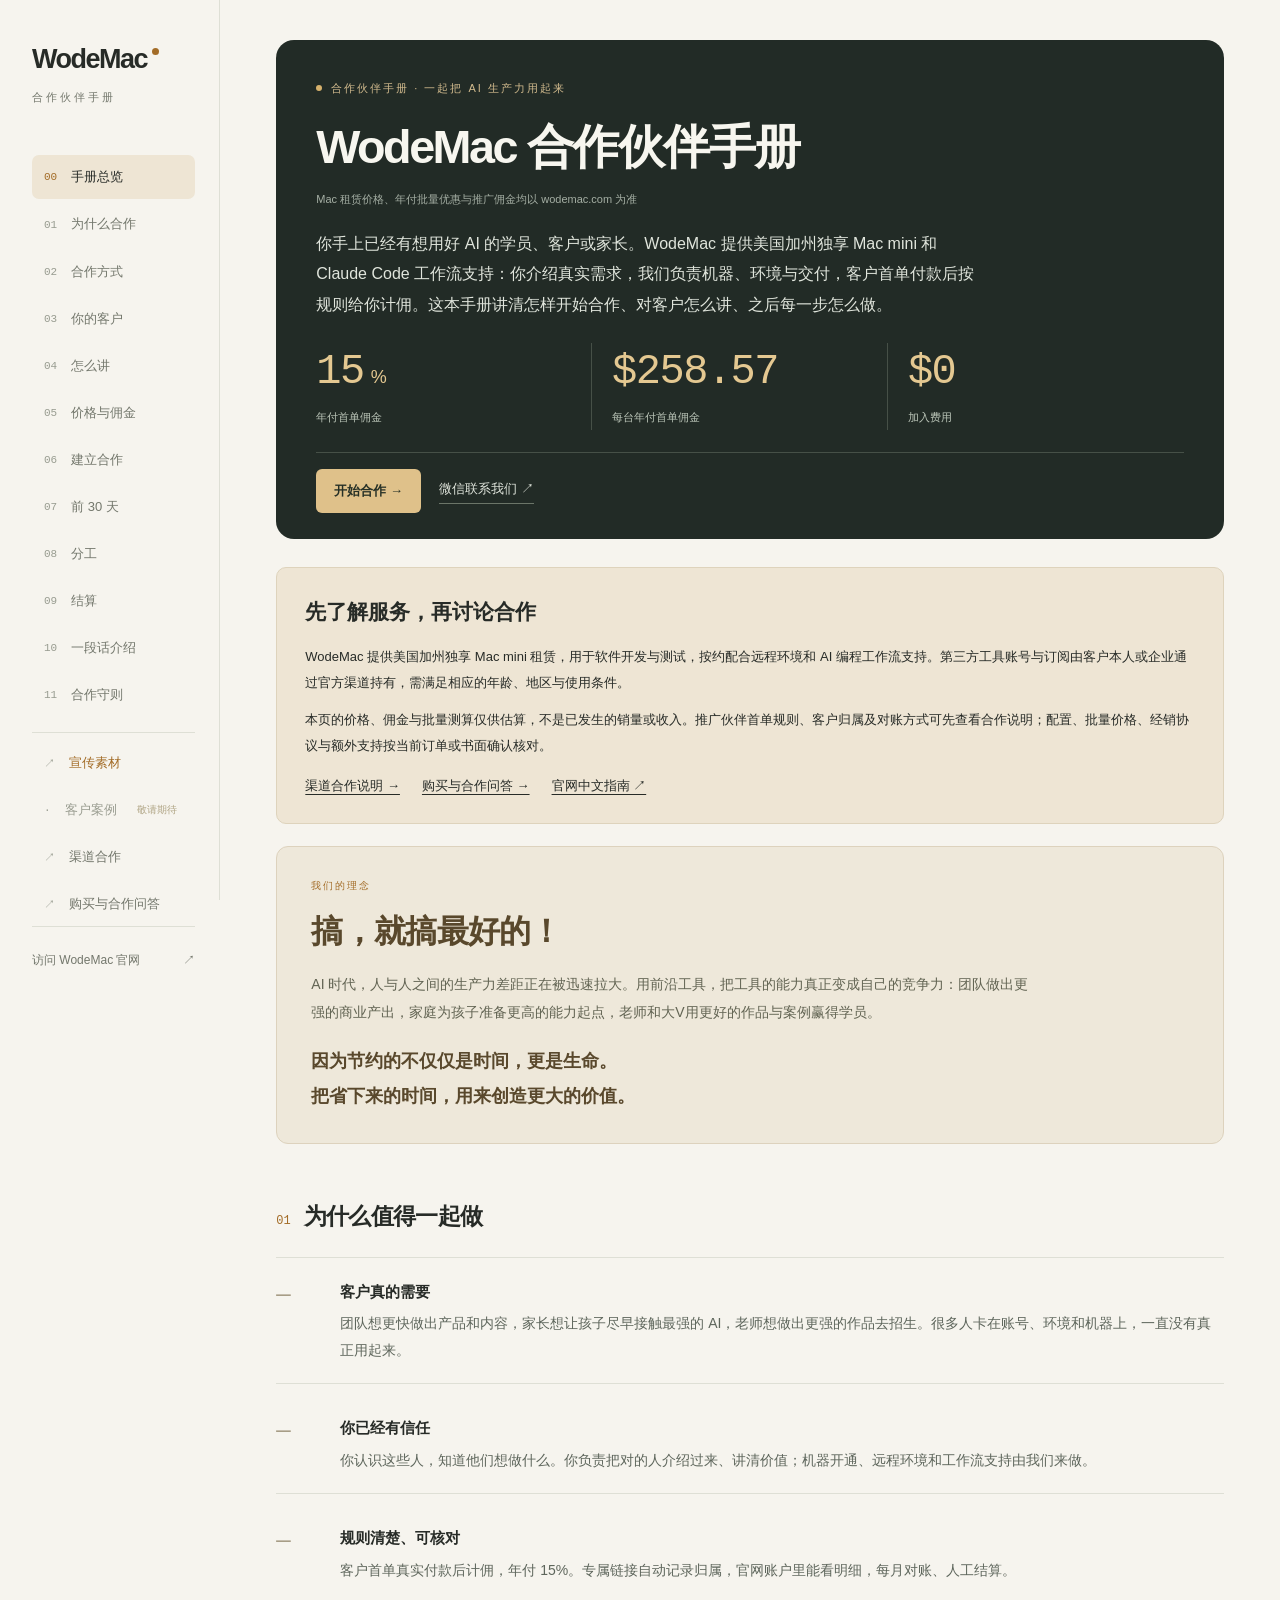
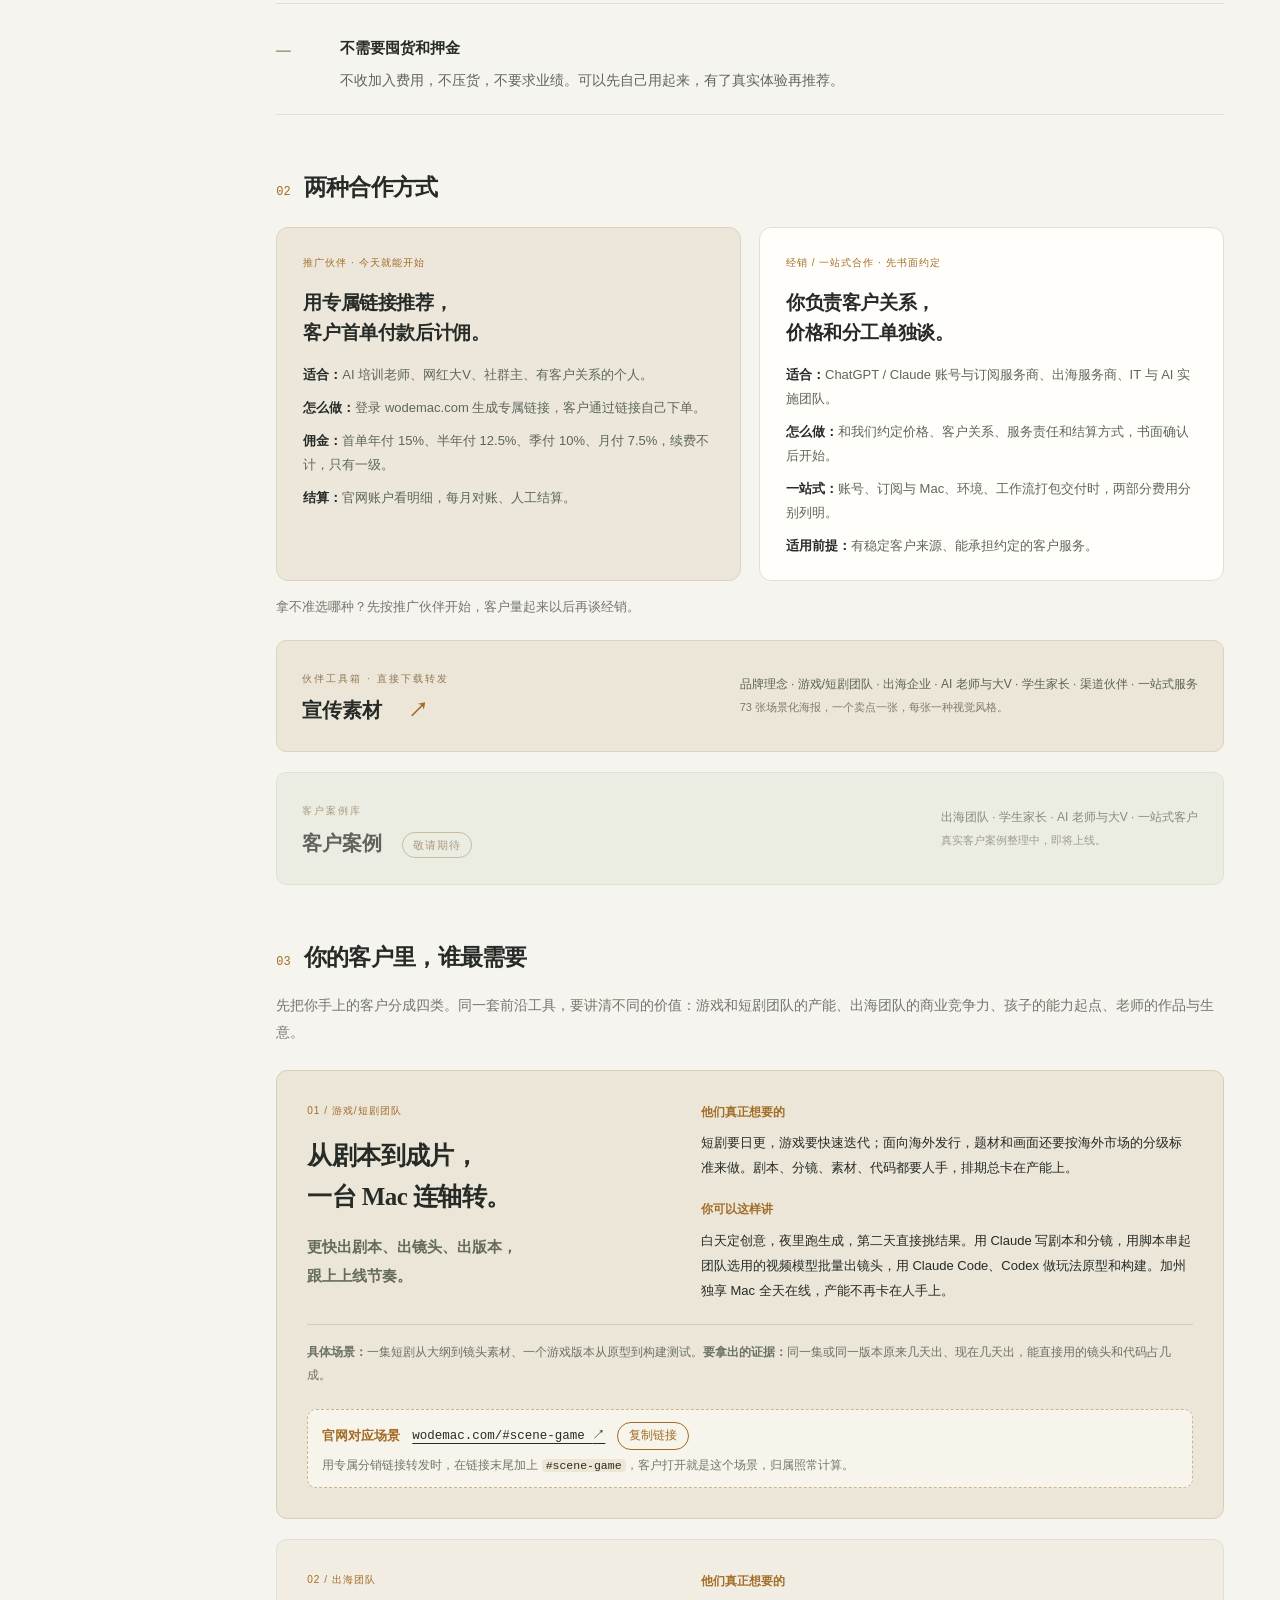
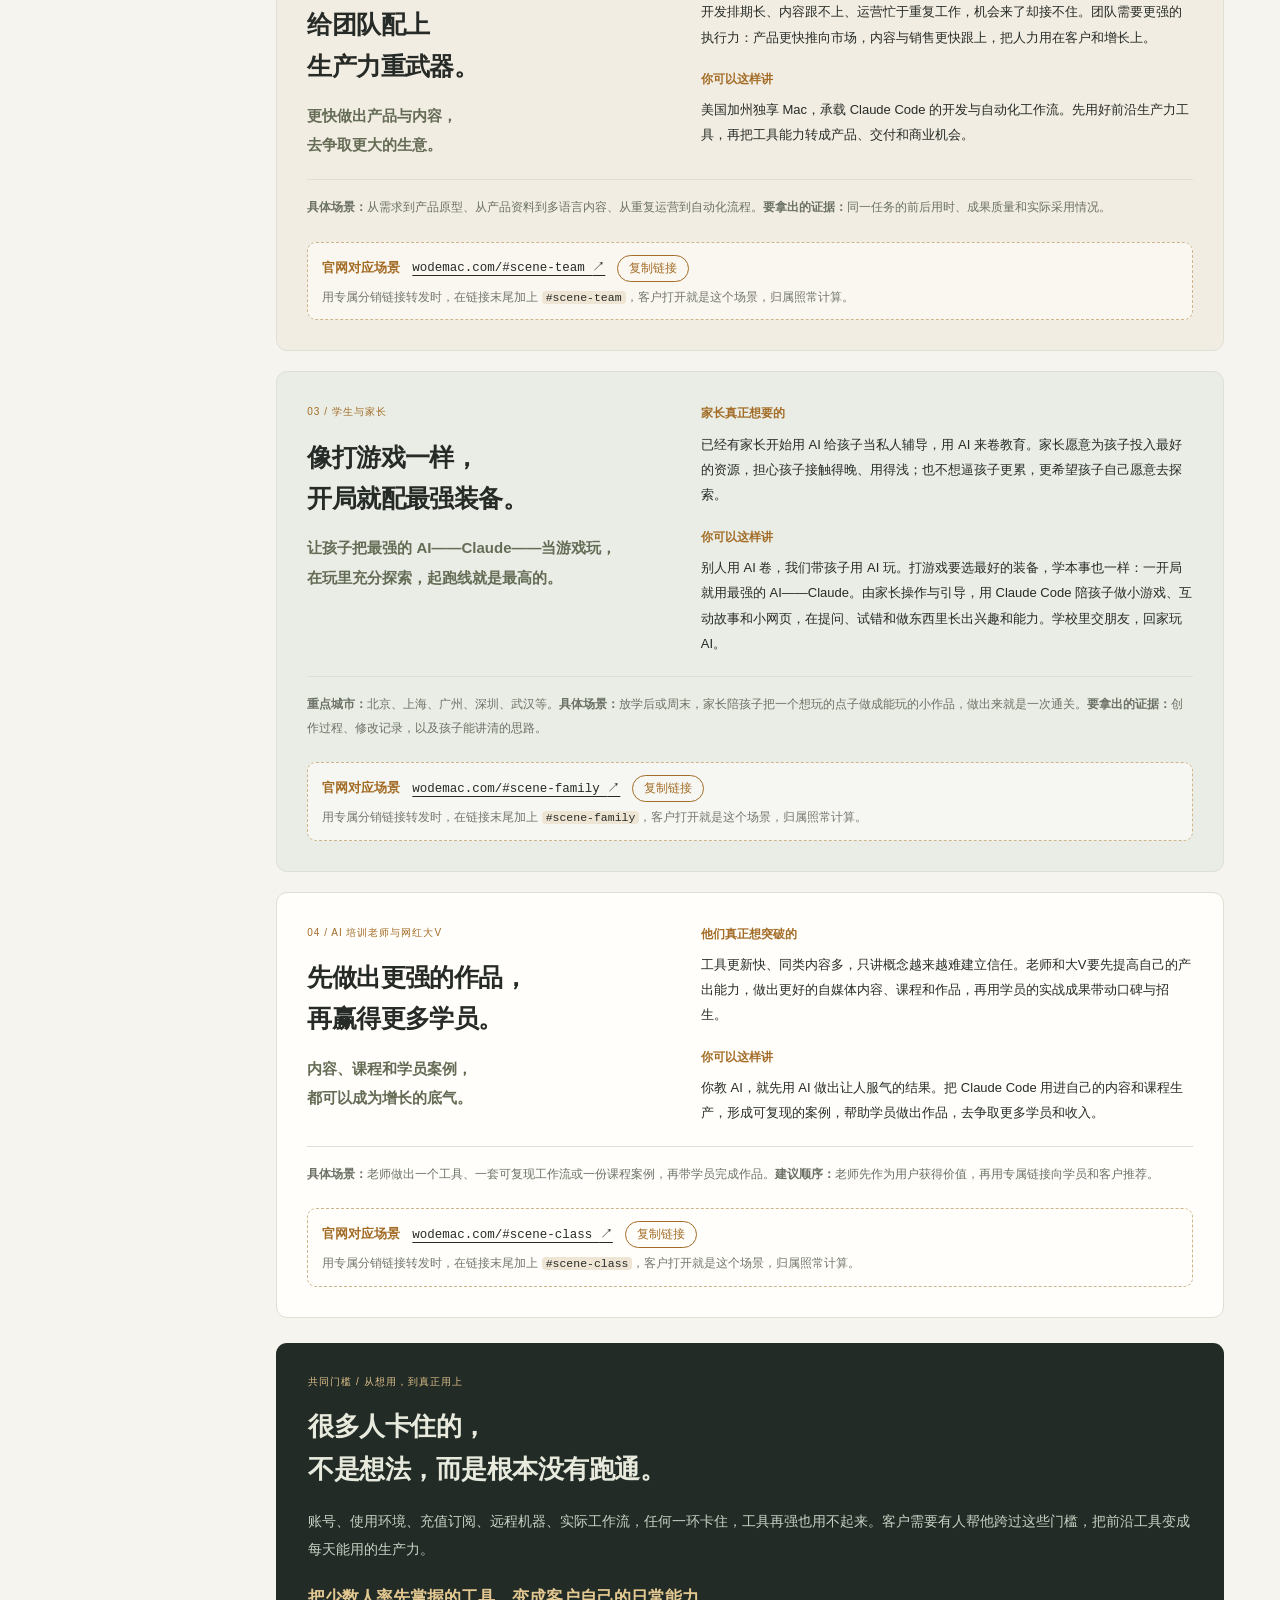
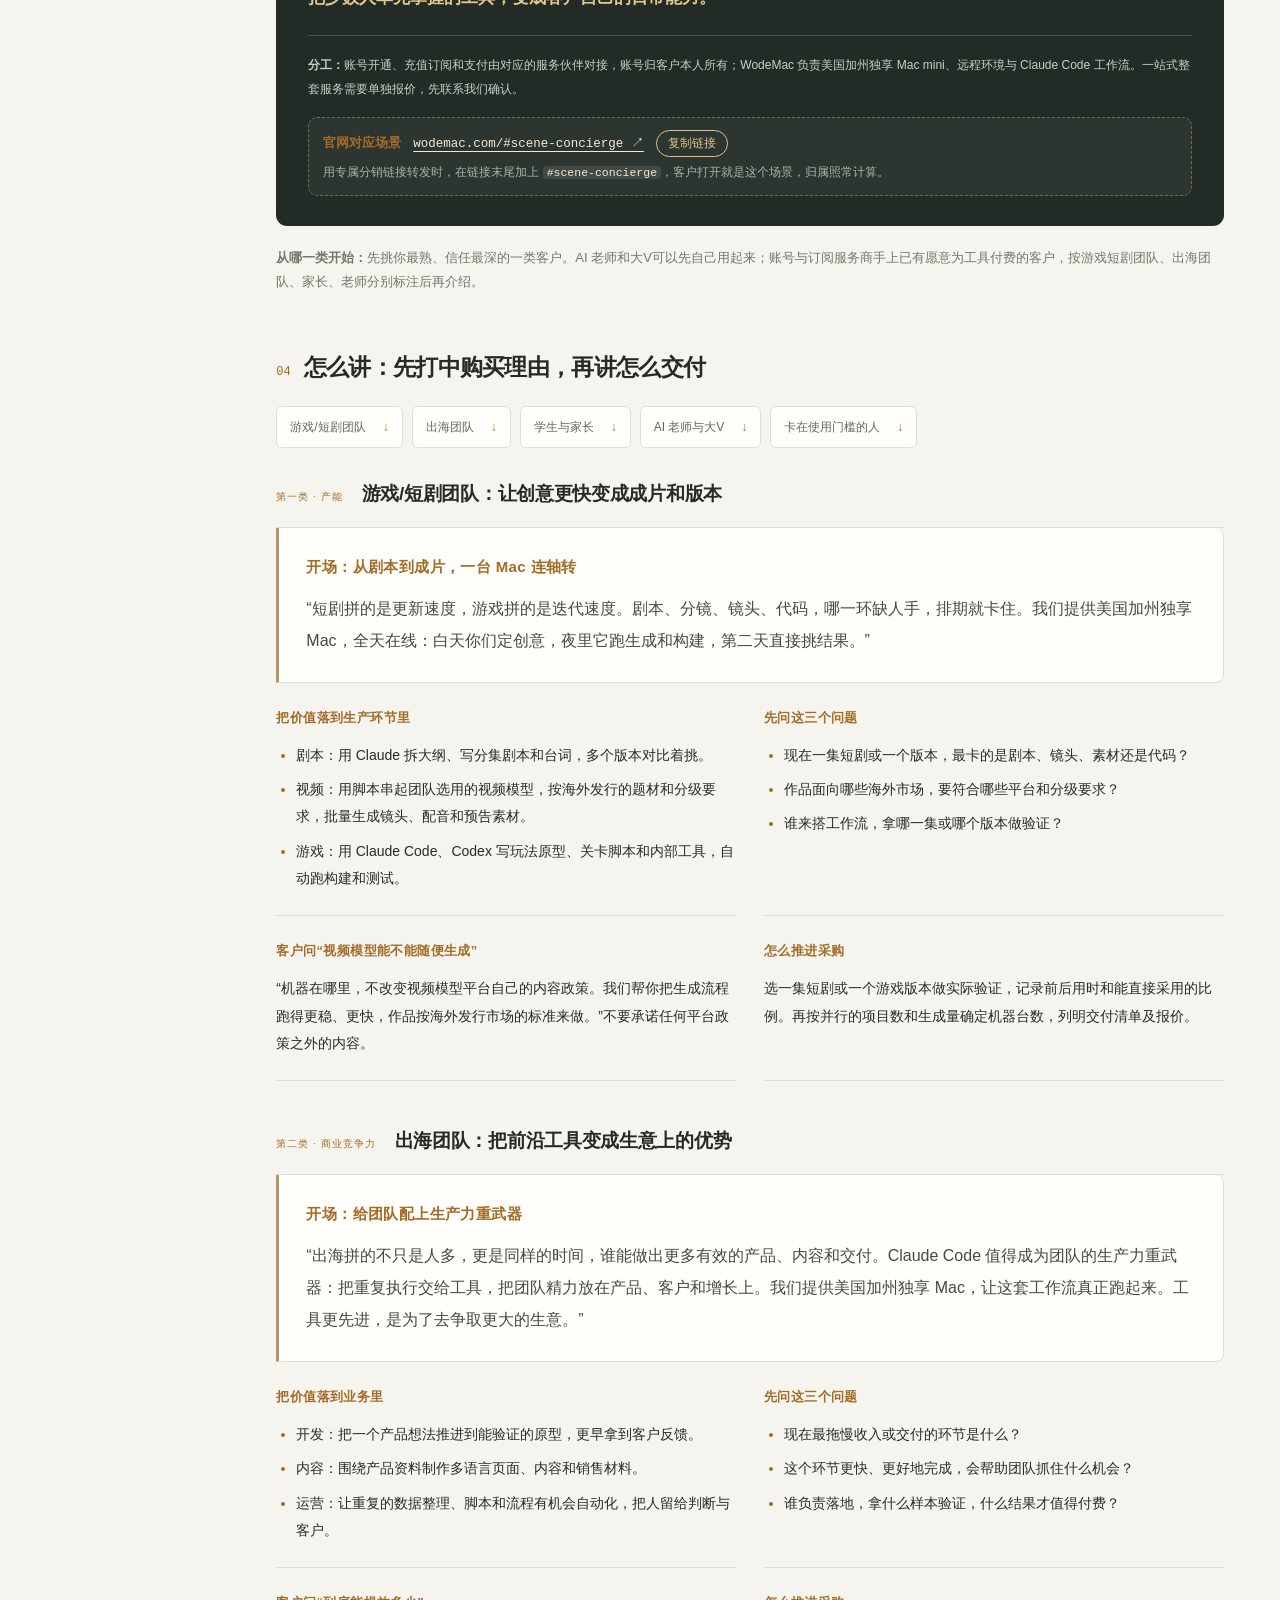
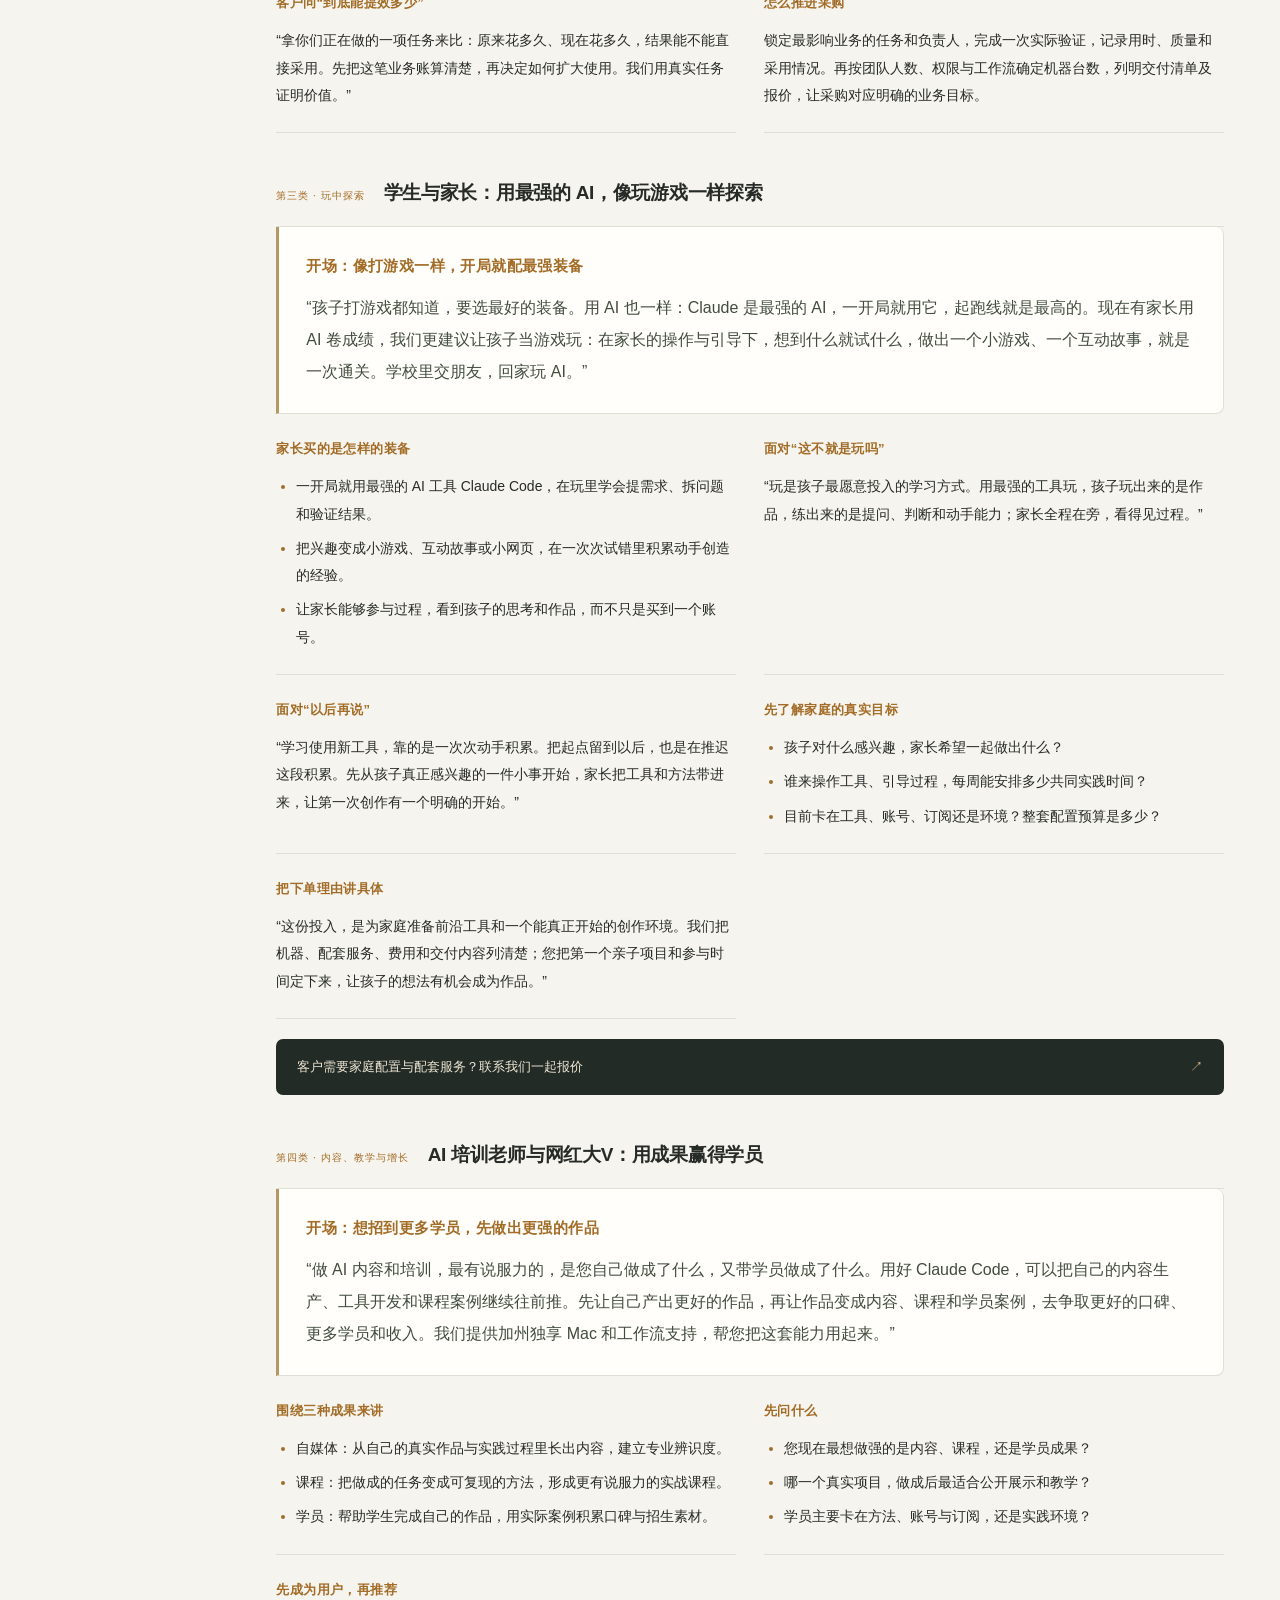
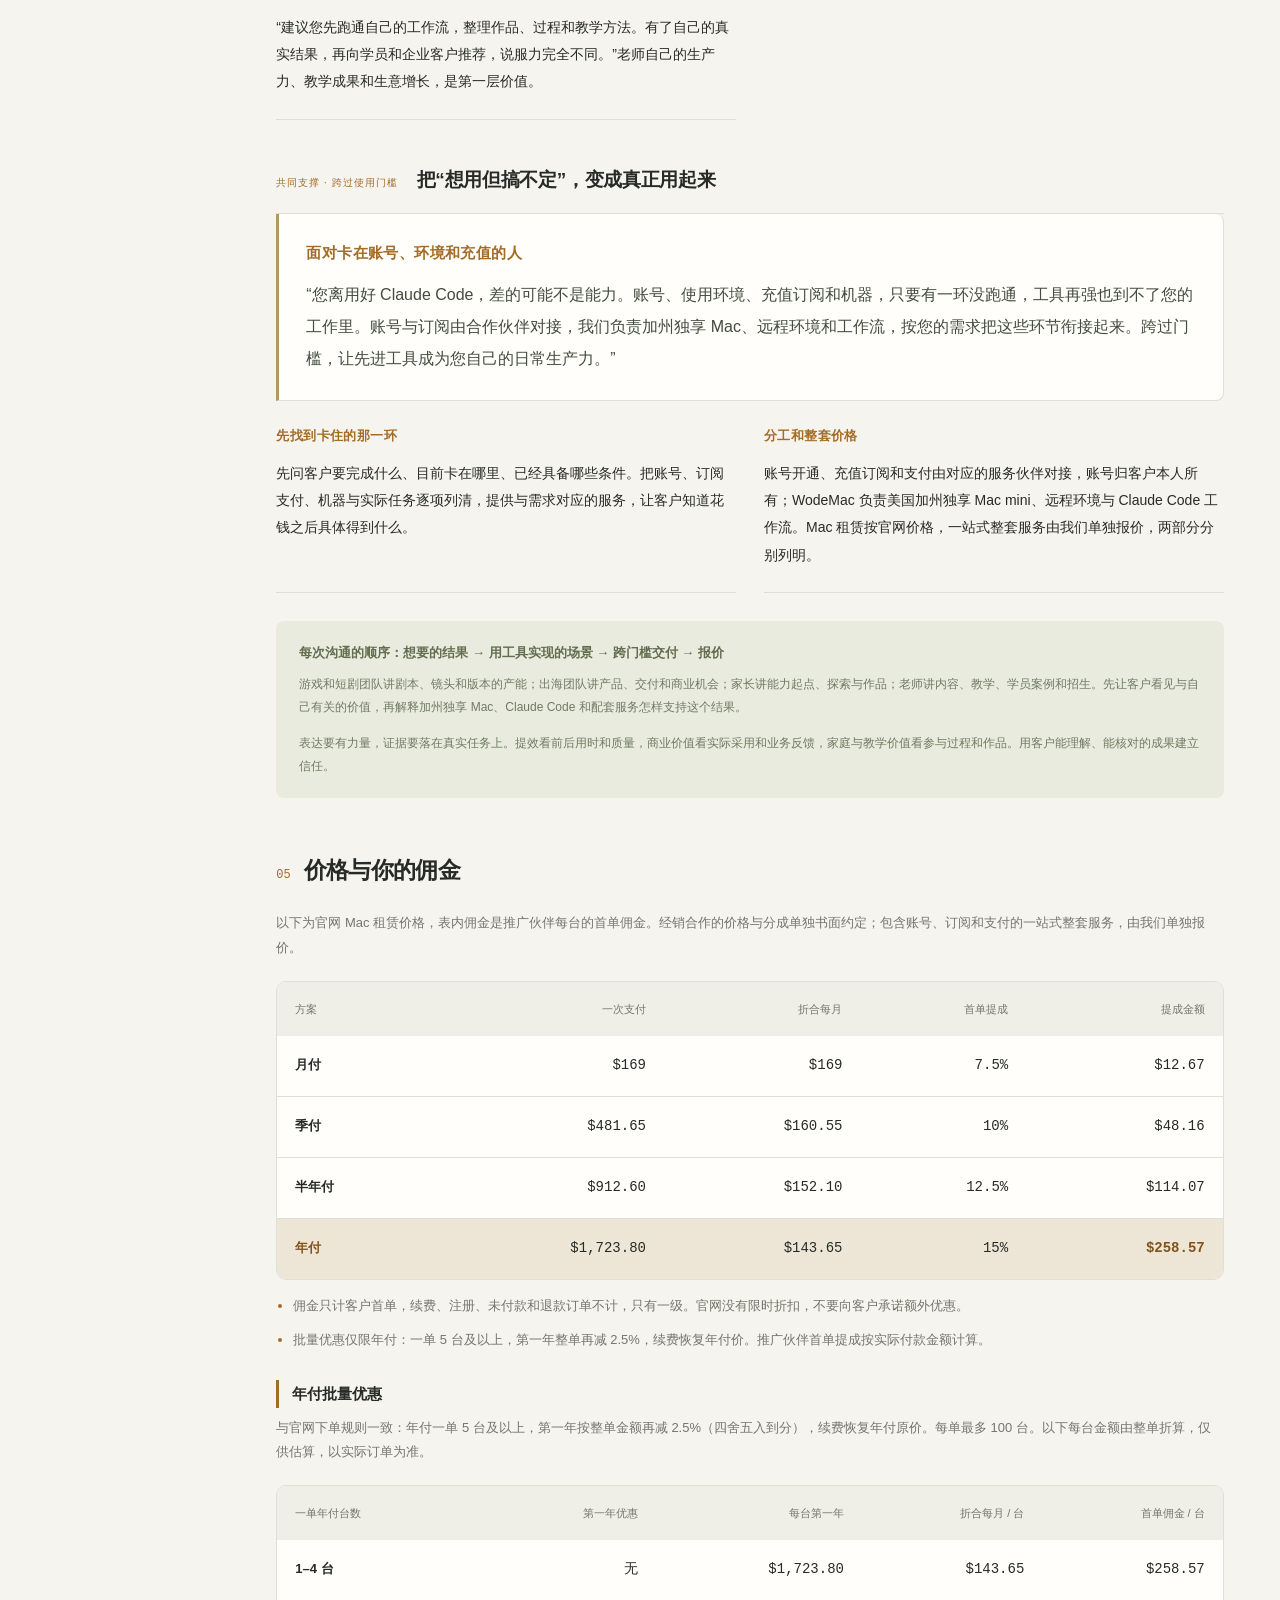
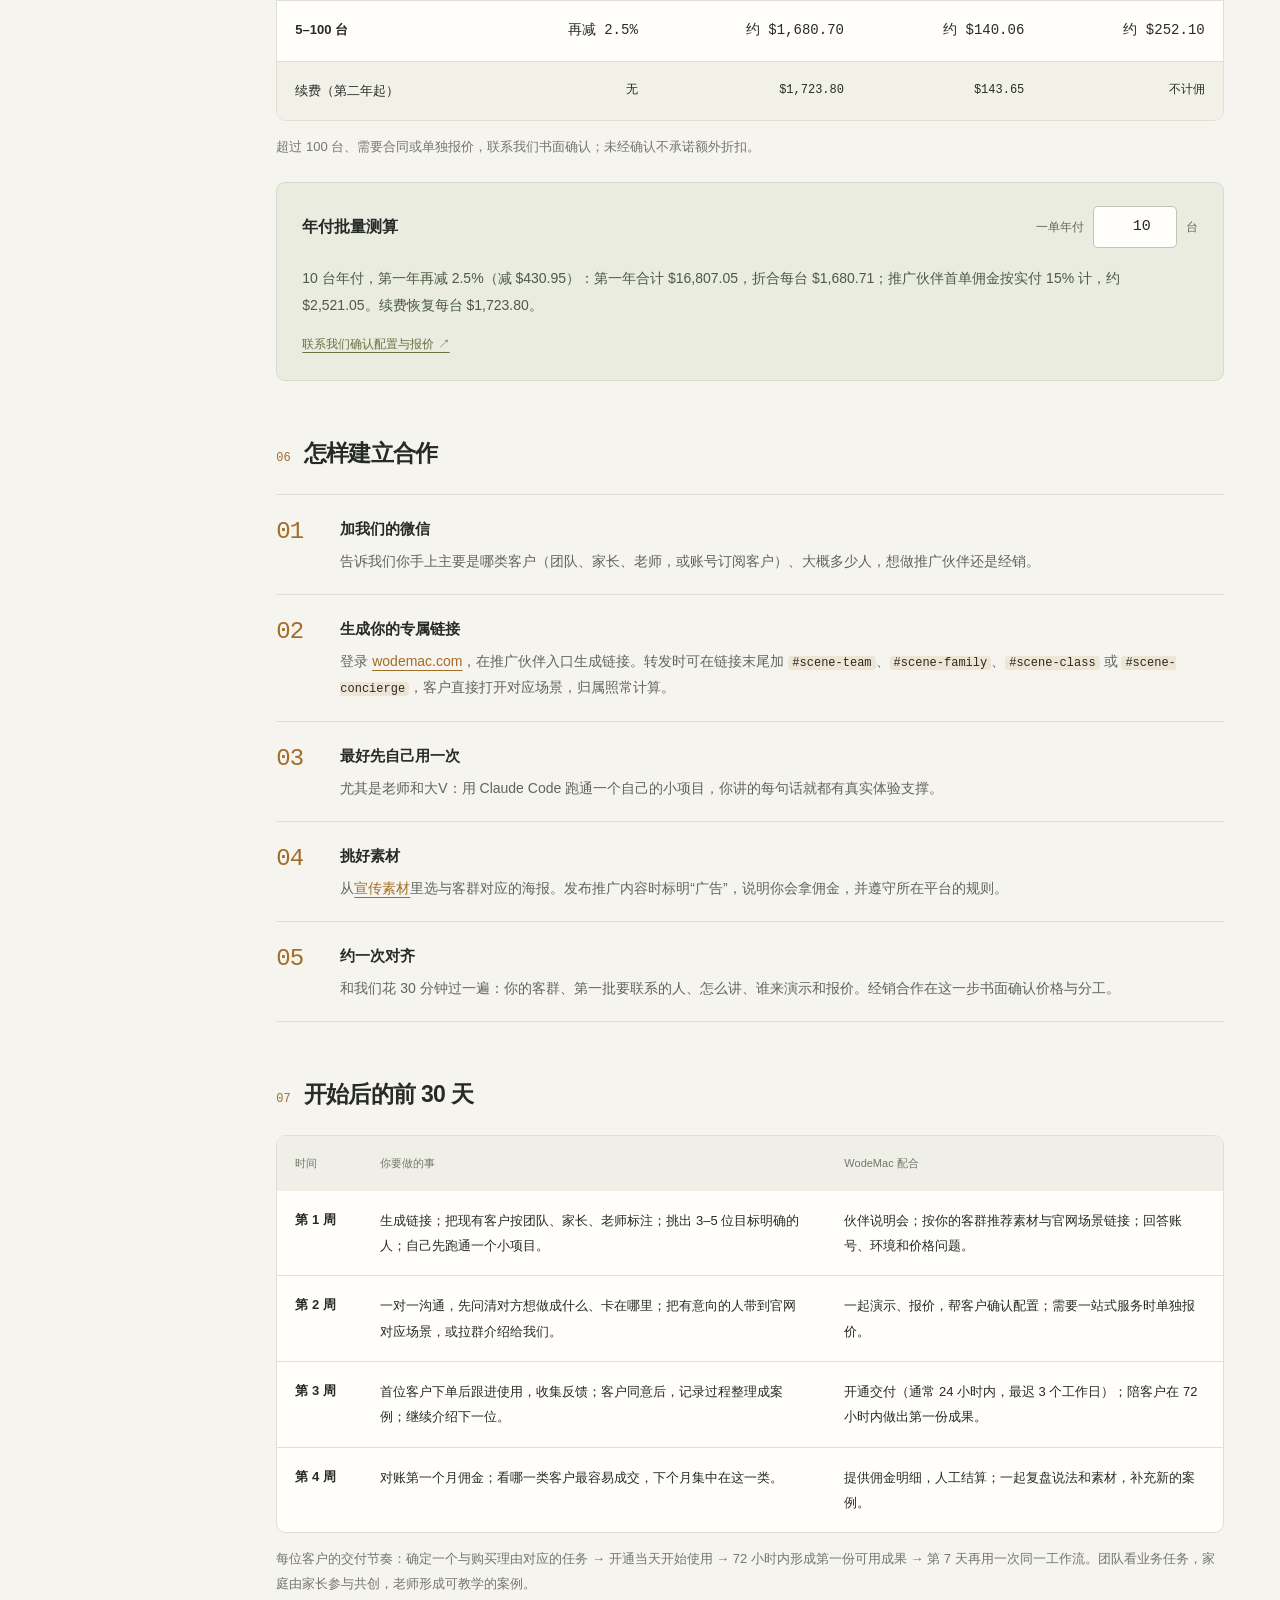
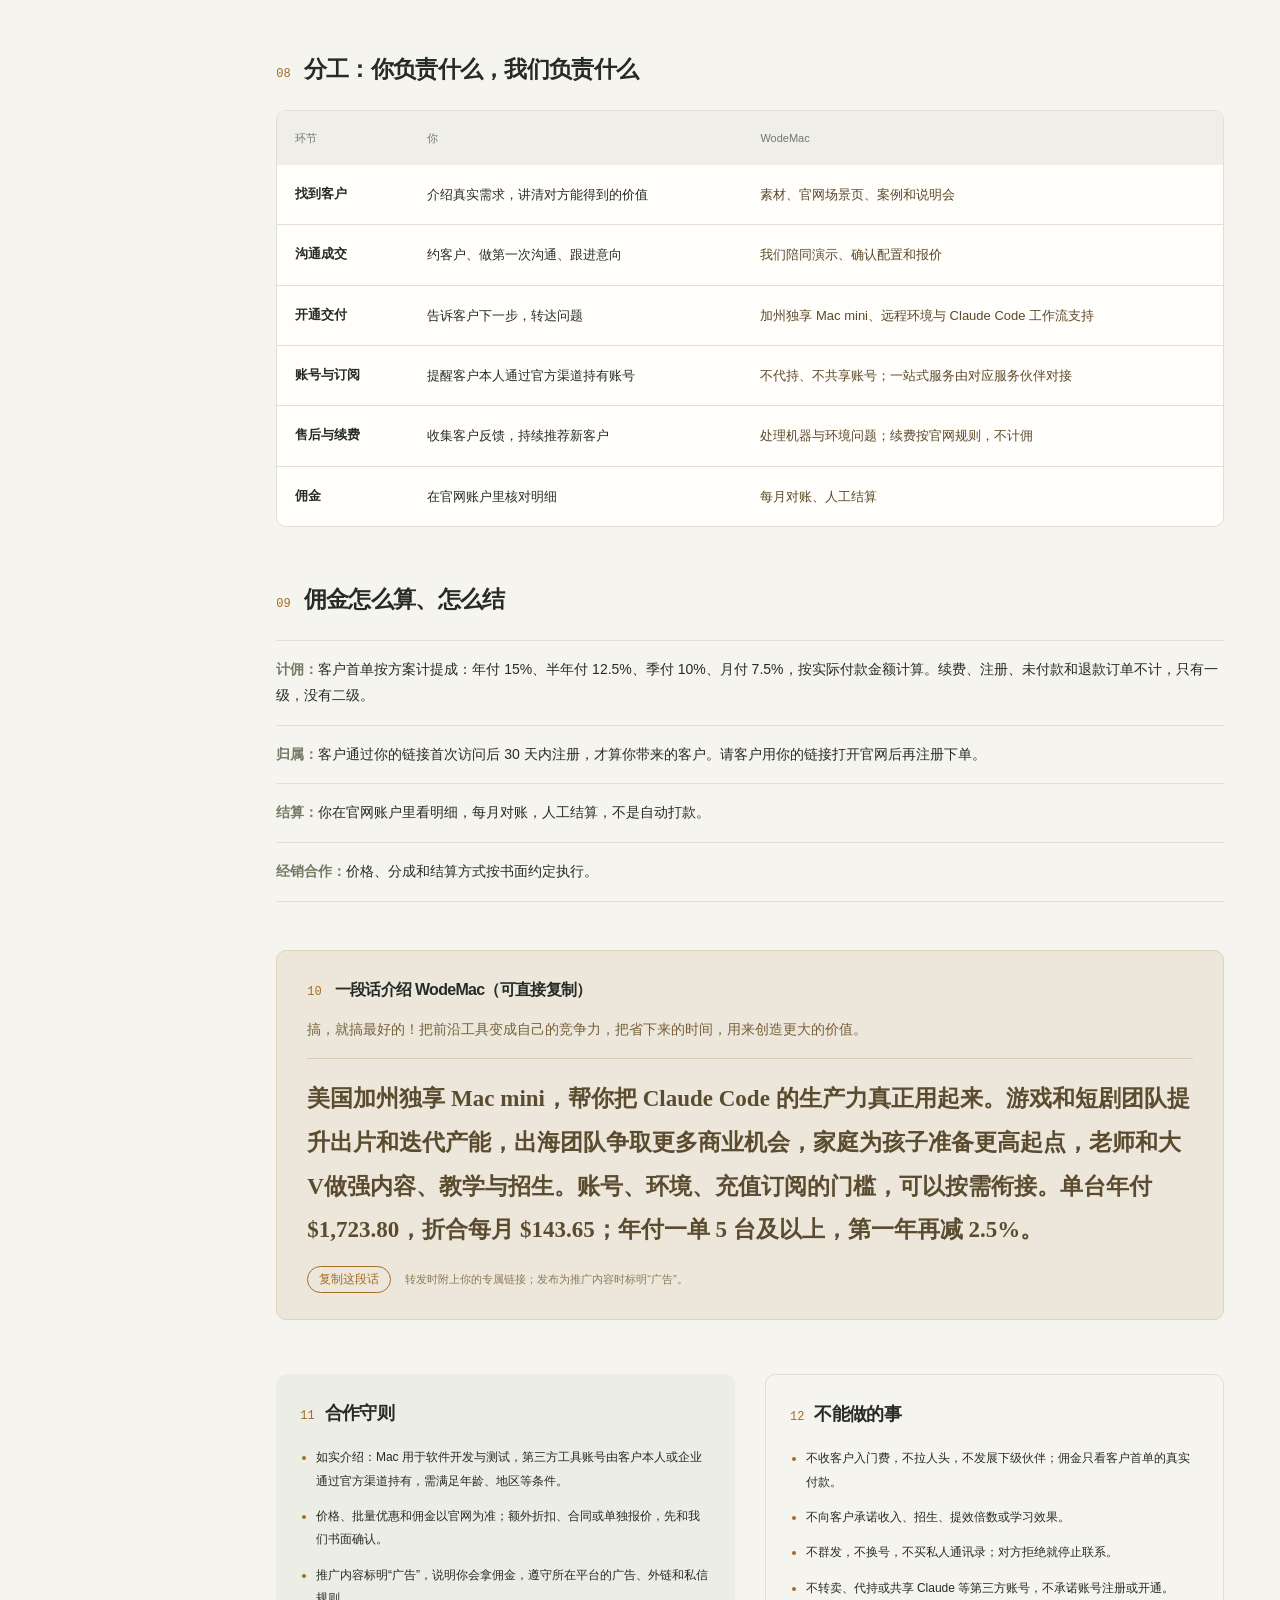
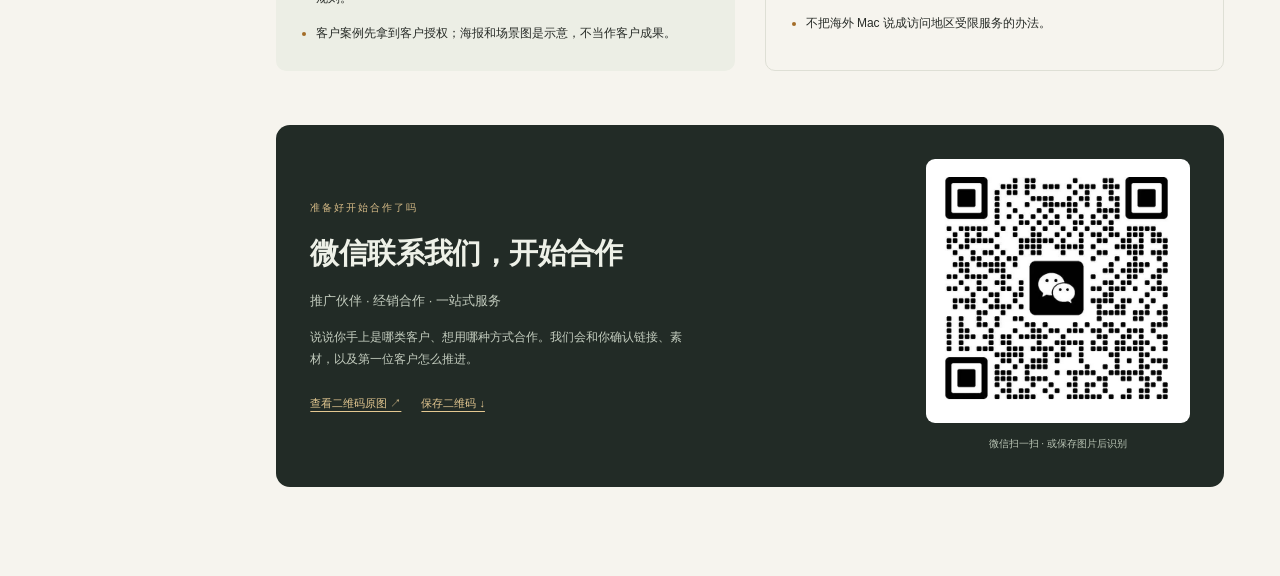
==== commit 6a030337: "Add 12 game/short-drama and coding posters with promo copy, newest first New 游戏/短剧团队 group with seve" ====
--- a/index.html
+++ b/index.html
@@ -105,7 +105,7 @@
 
   <a class="materials-entry" href="materials.html">
     <div><span class="entry-label">伙伴工具箱 · 直接下载转发</span><h2>宣传素材 <span aria-hidden="true">↗</span></h2></div>
-    <p>品牌理念 · 出海企业 · AI 老师与大V · 学生家长 · 渠道伙伴 · 一站式服务<br><span>61 张场景化海报，一个卖点一张，每张一种视觉风格。</span></p>
+    <p>品牌理念 · 游戏/短剧团队 · 出海企业 · AI 老师与大V · 学生家长 · 渠道伙伴 · 一站式服务<br><span>73 张场景化海报，一个卖点一张，每张一种视觉风格。</span></p>
   </a>
 
 
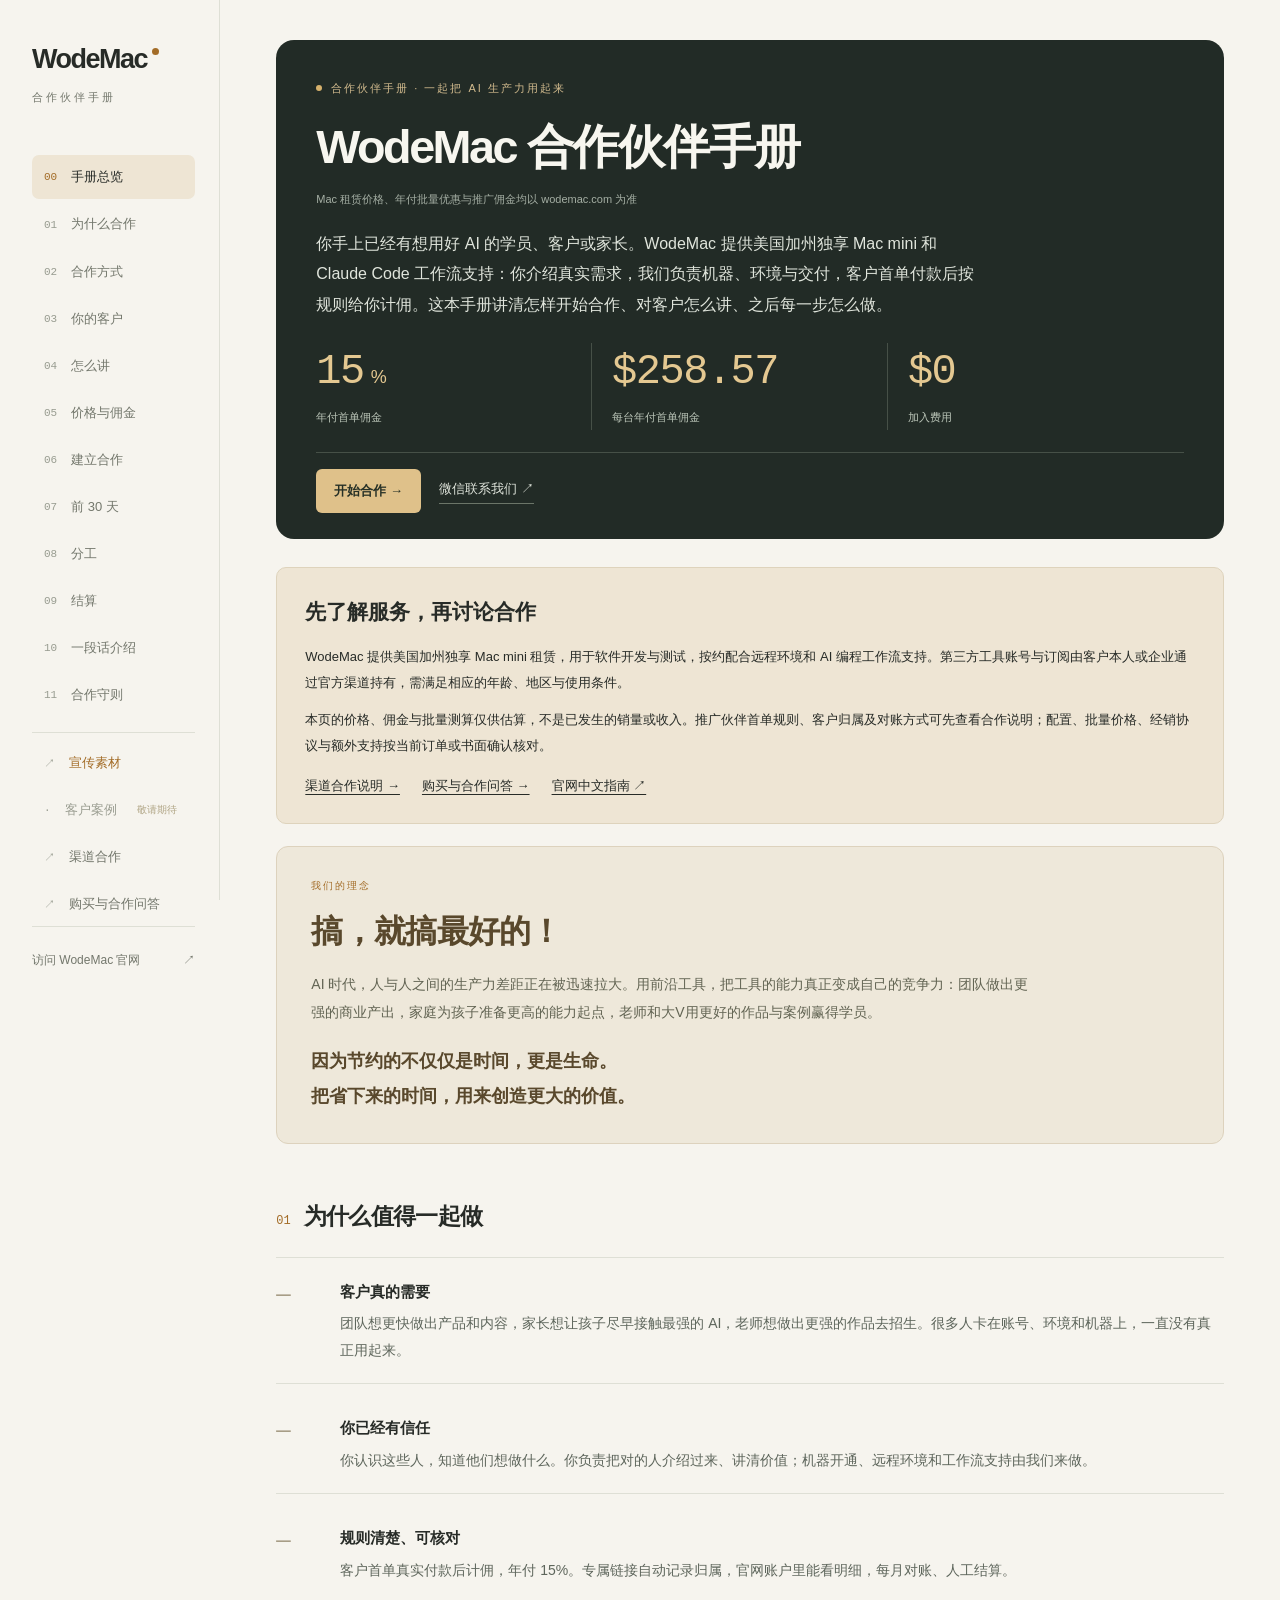
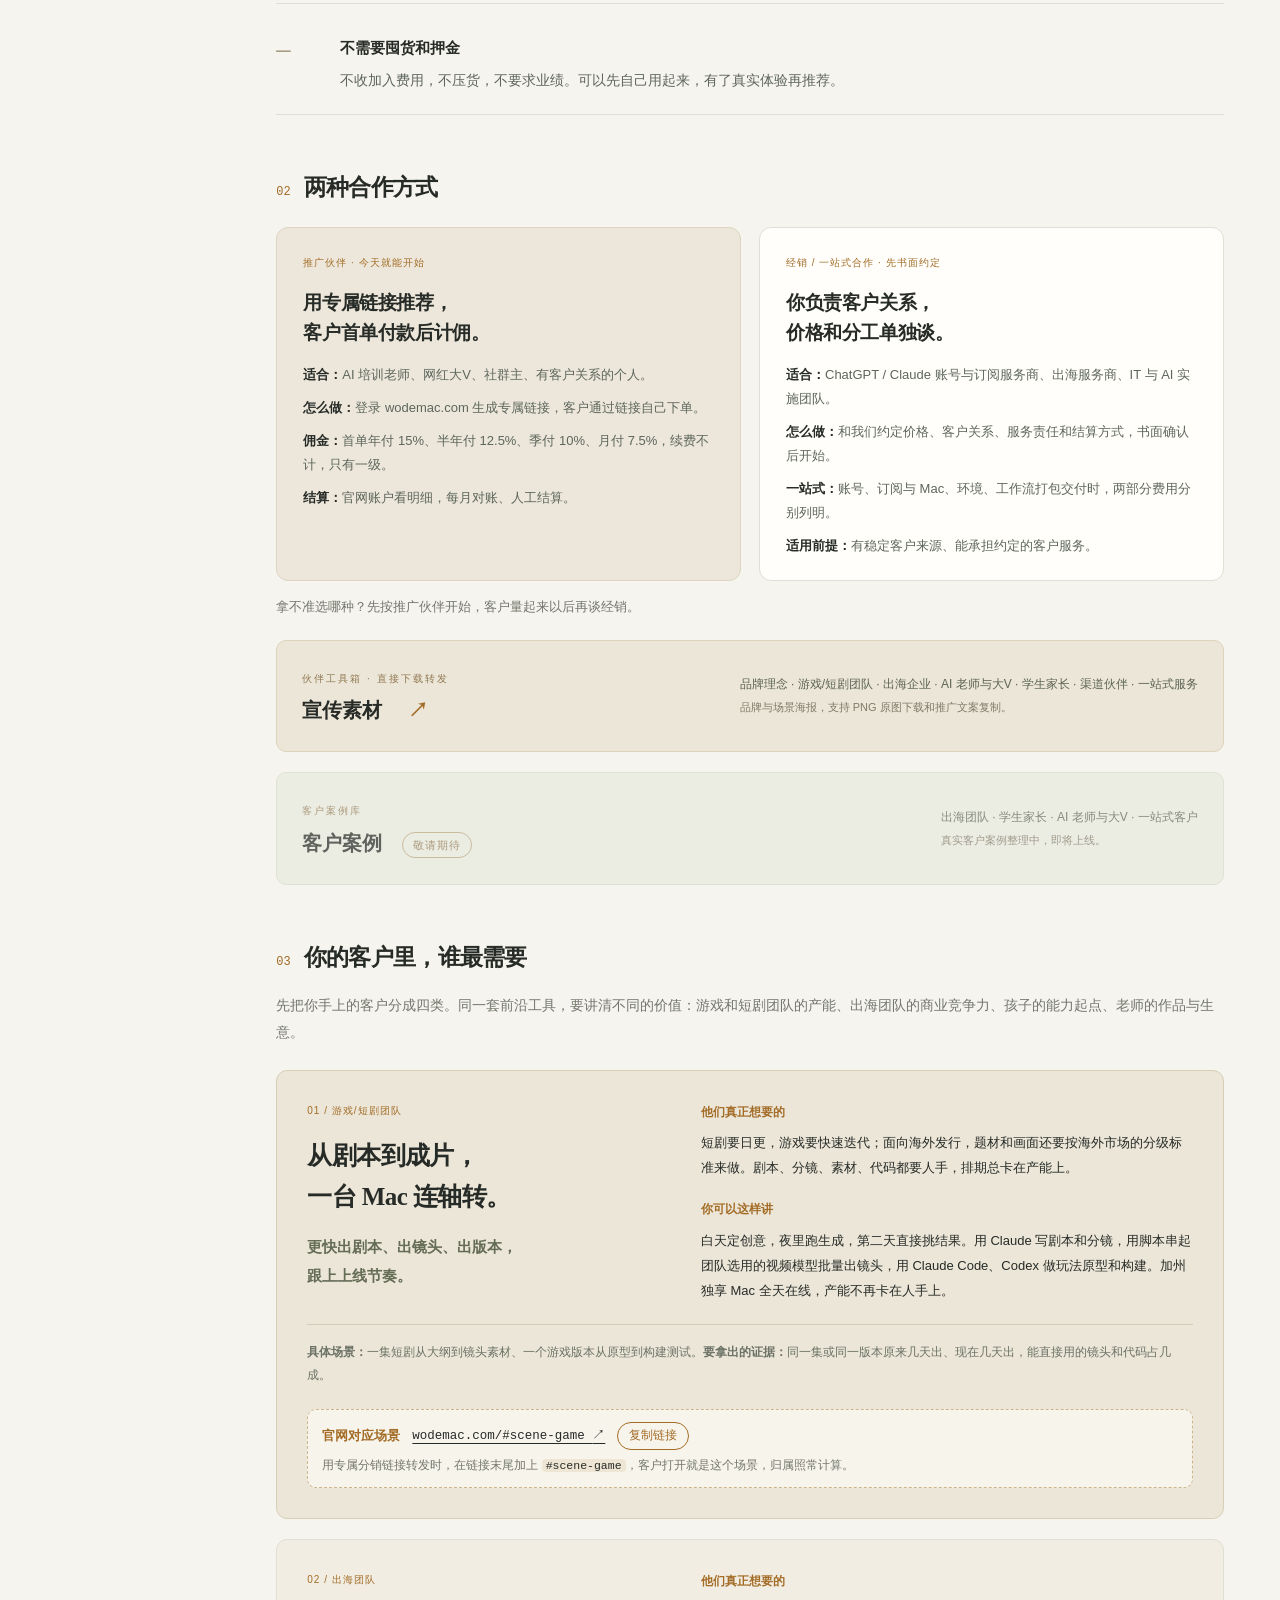
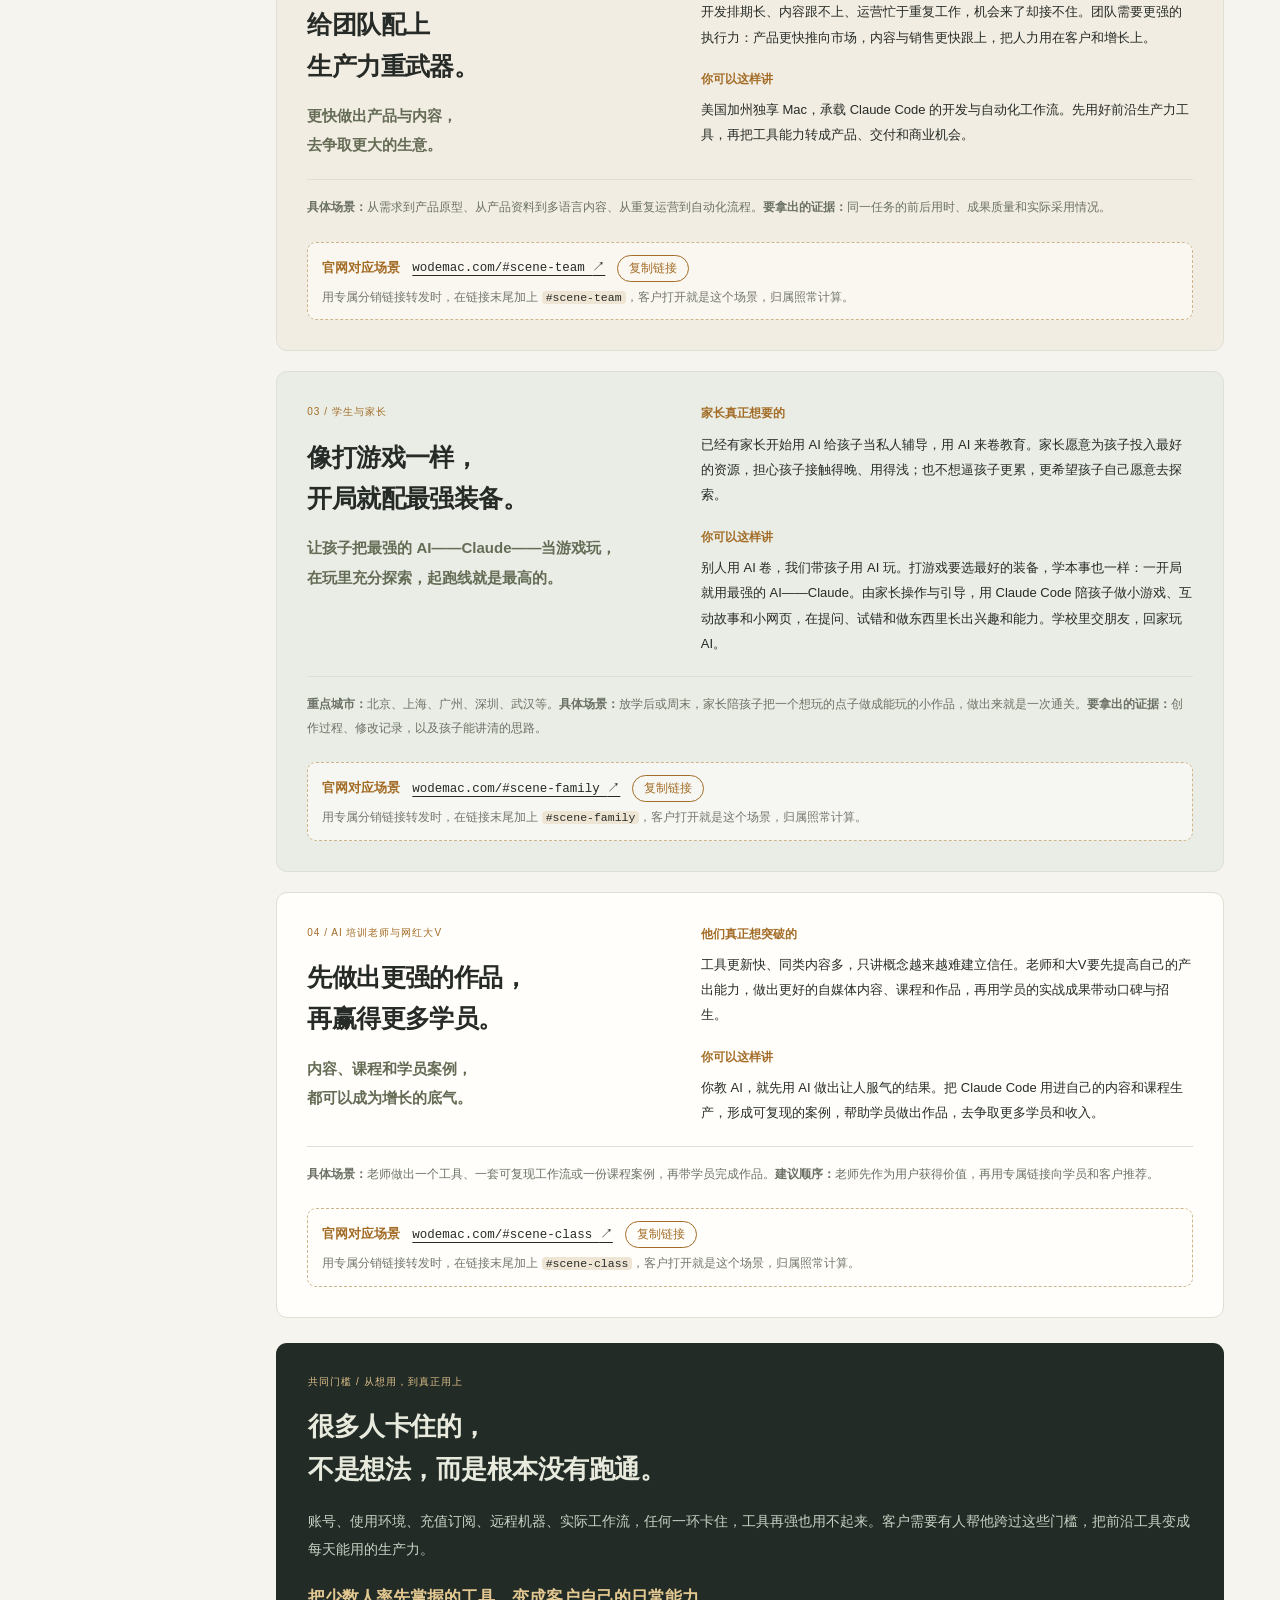
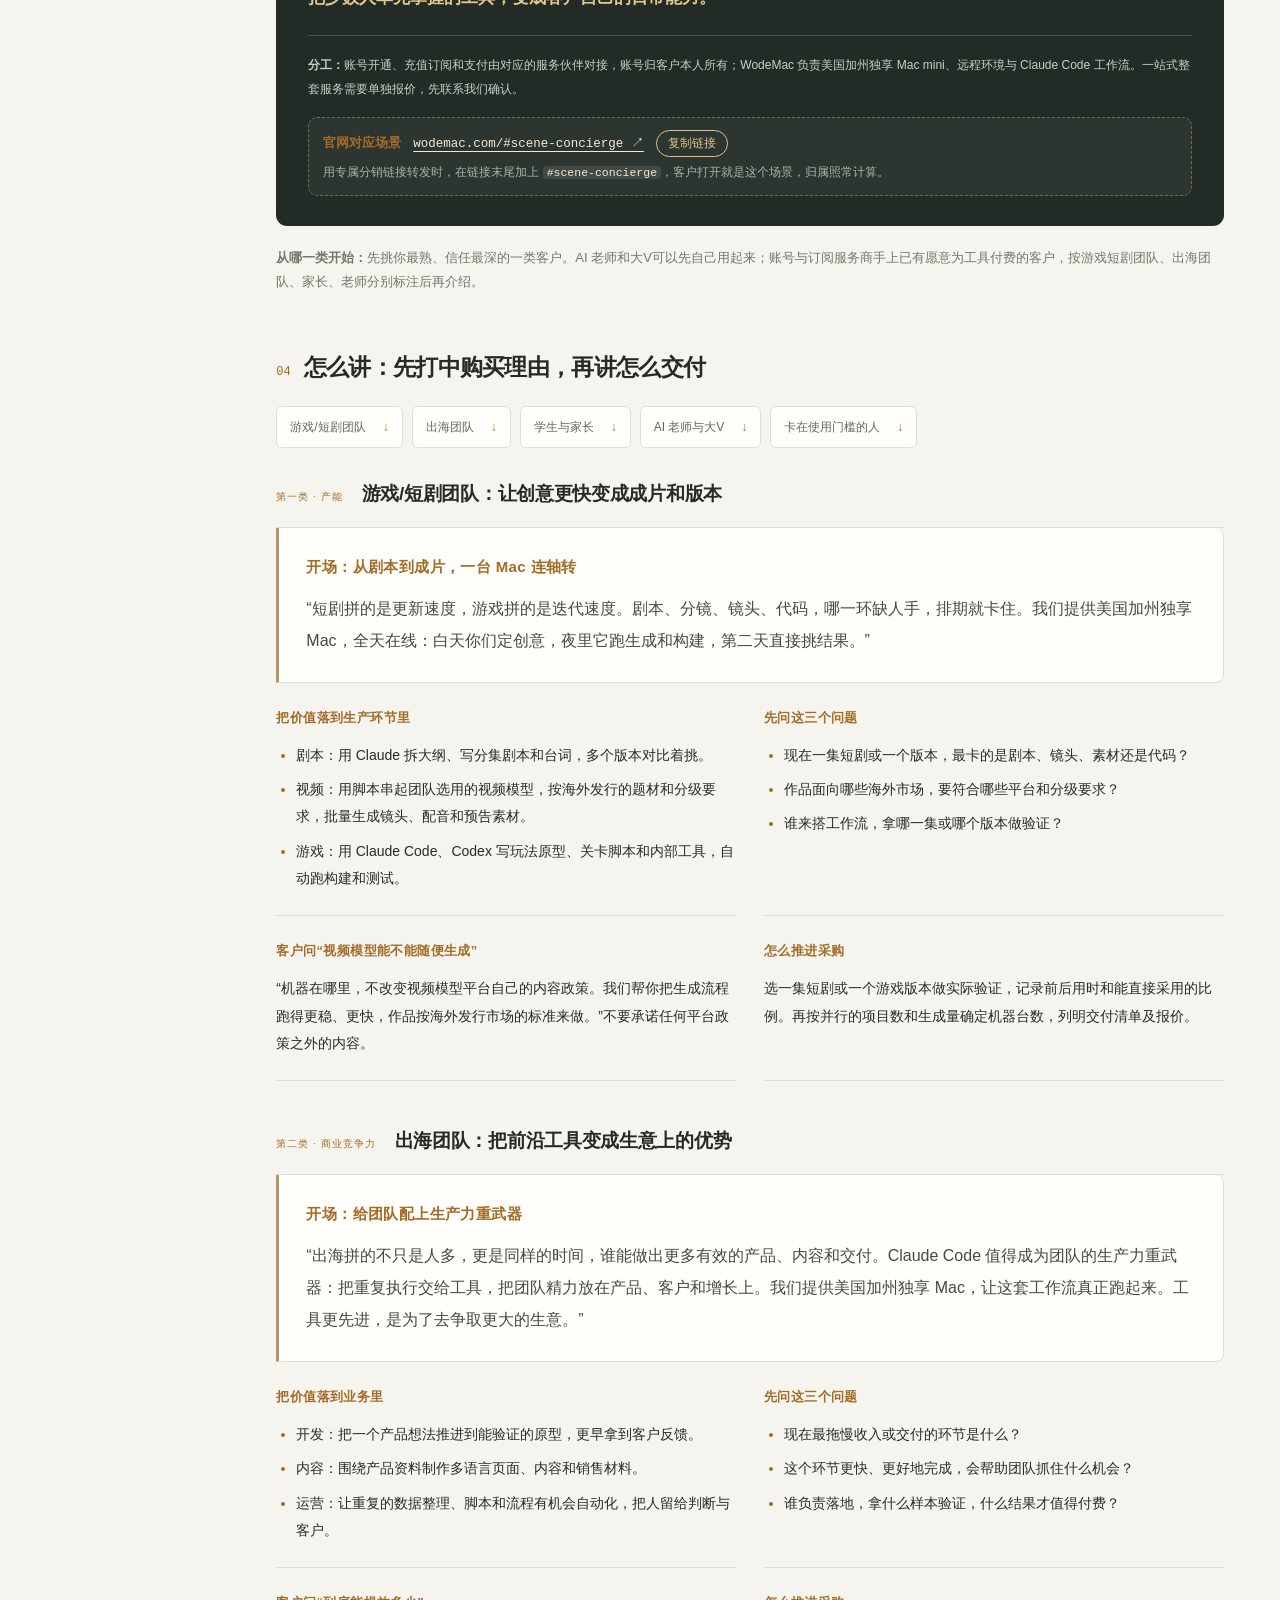
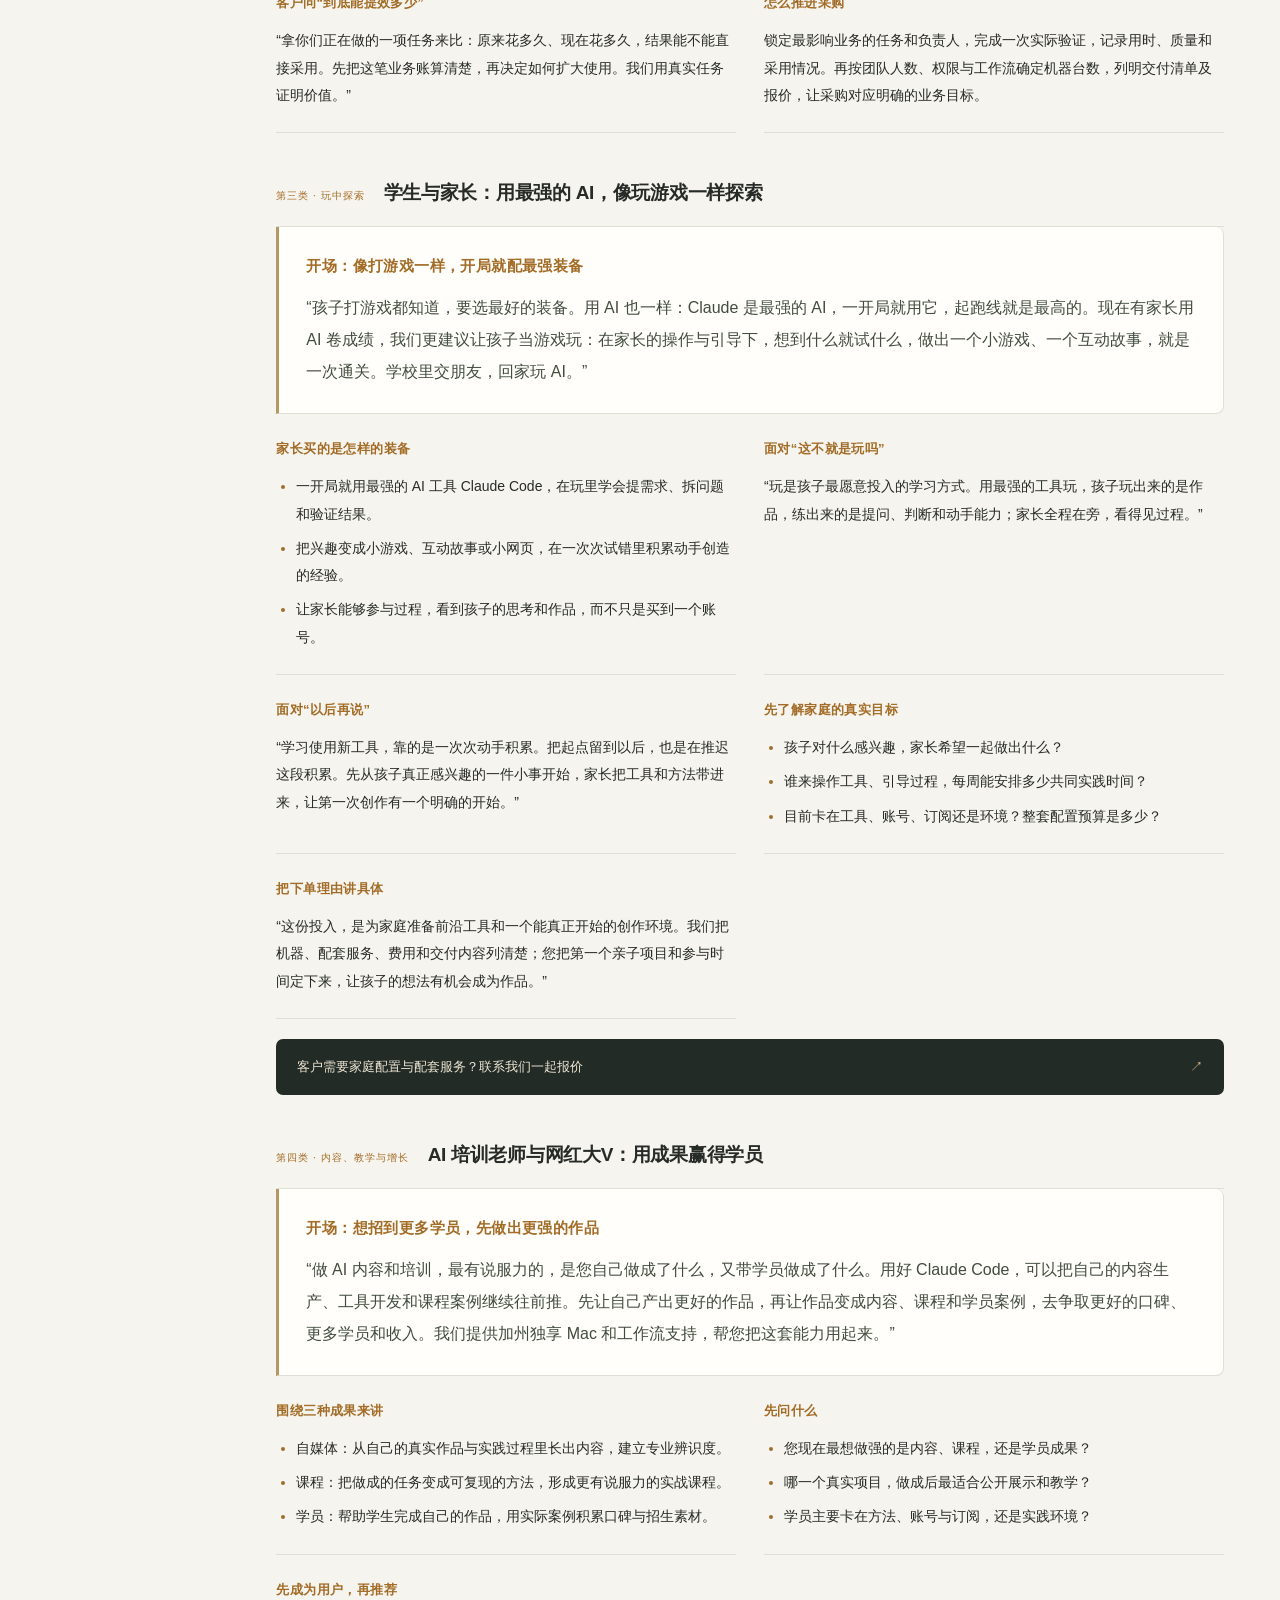
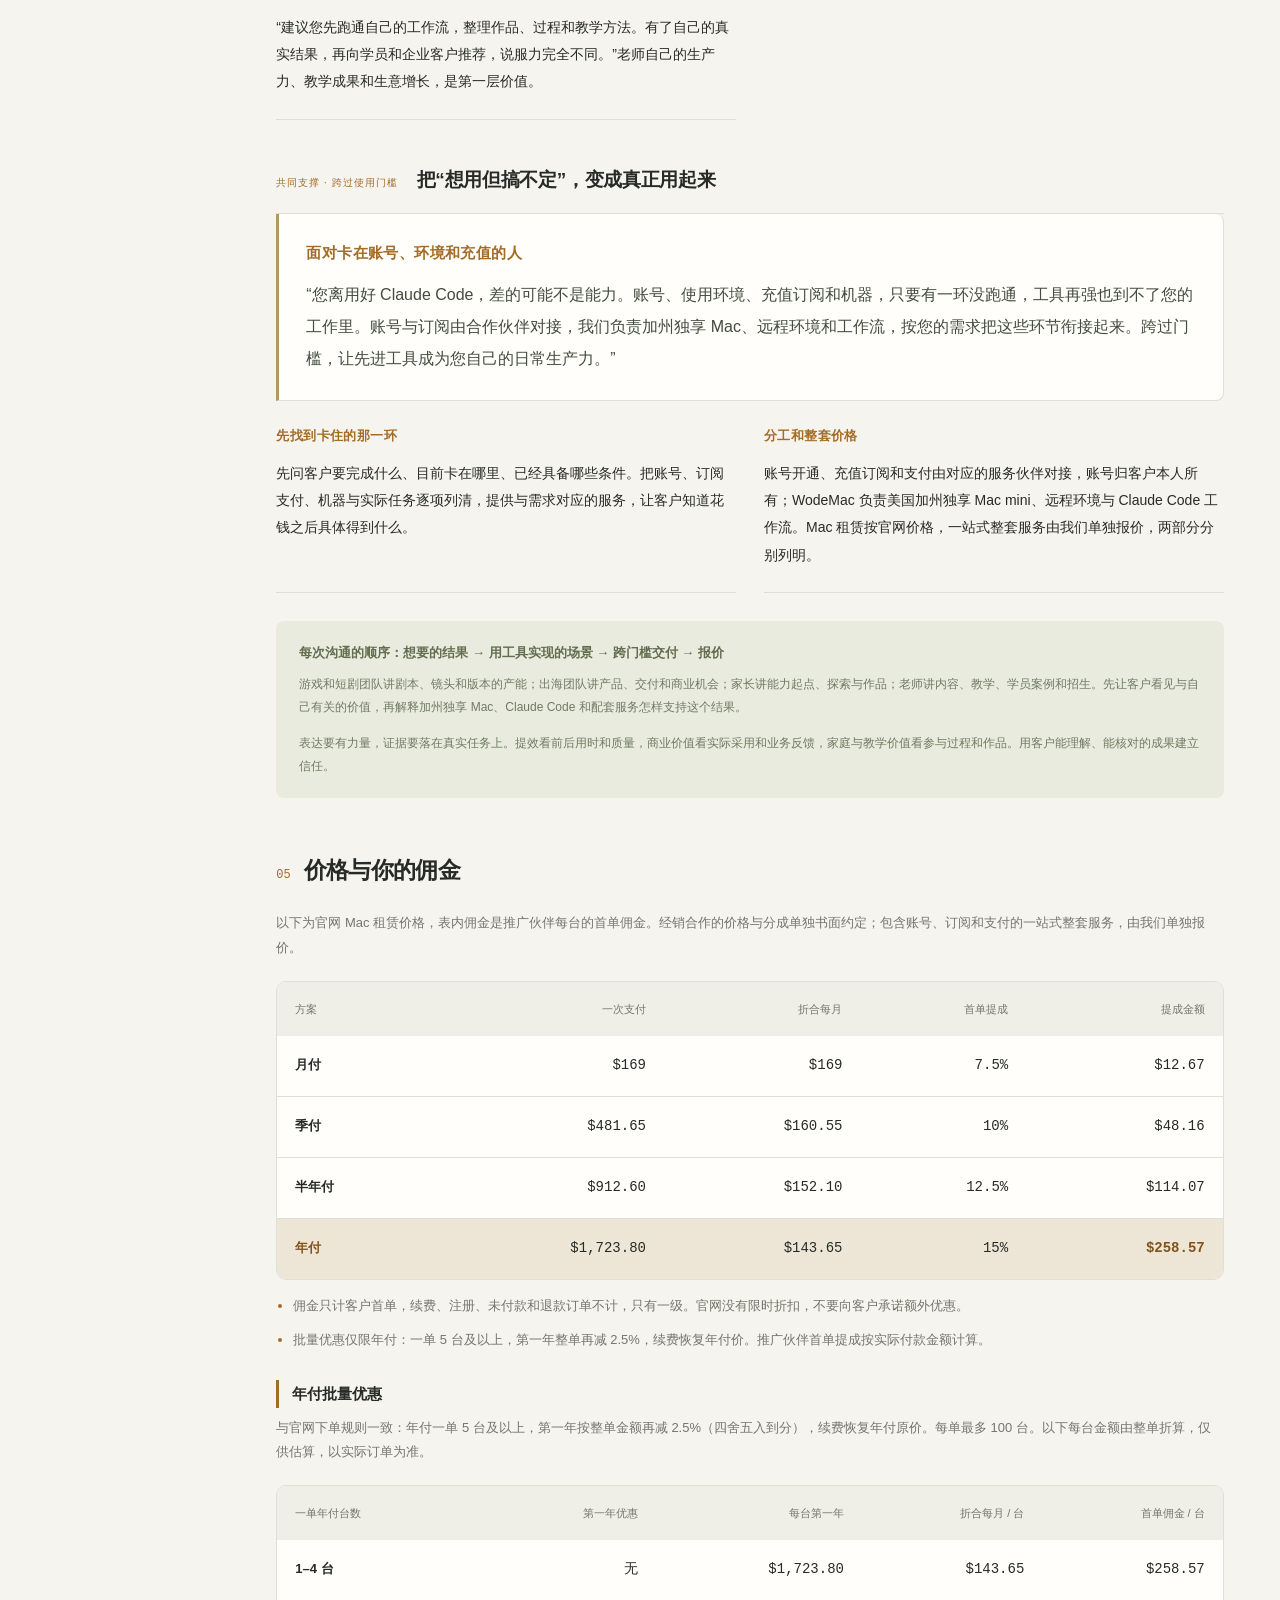
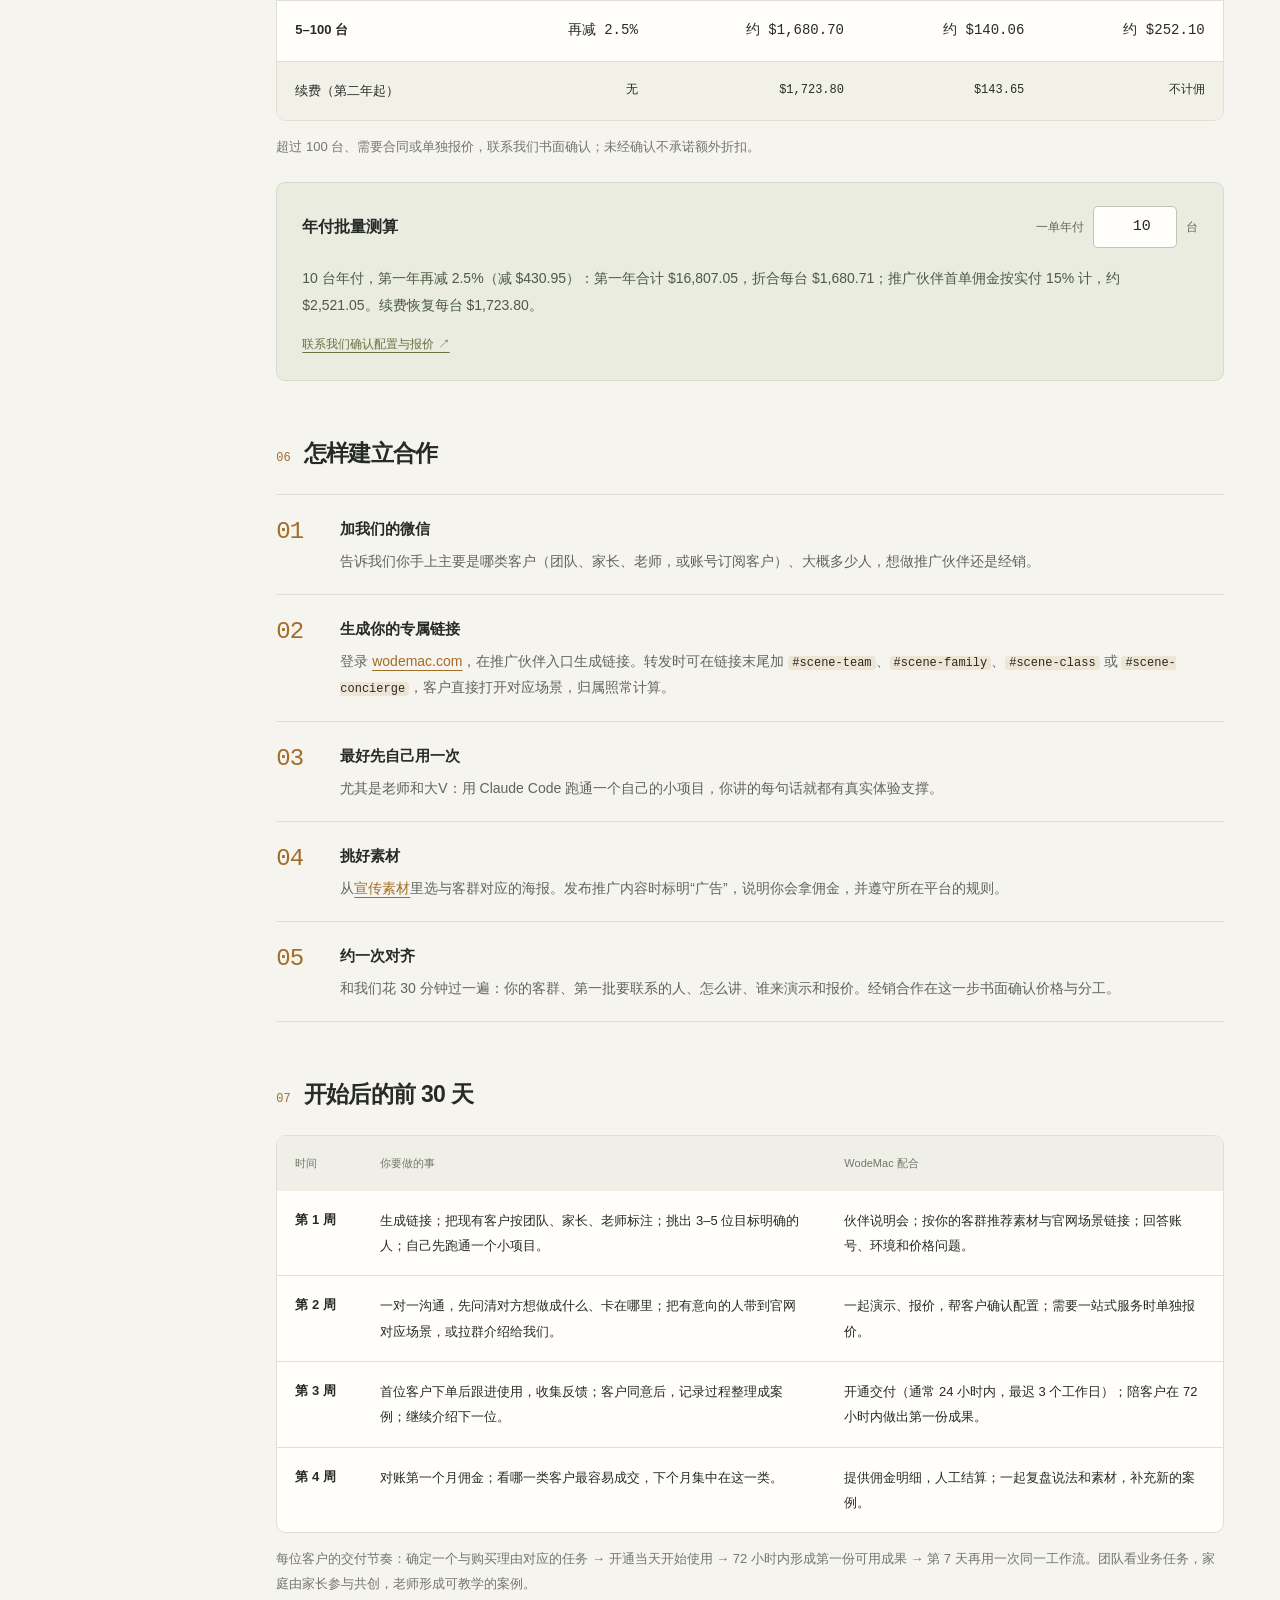
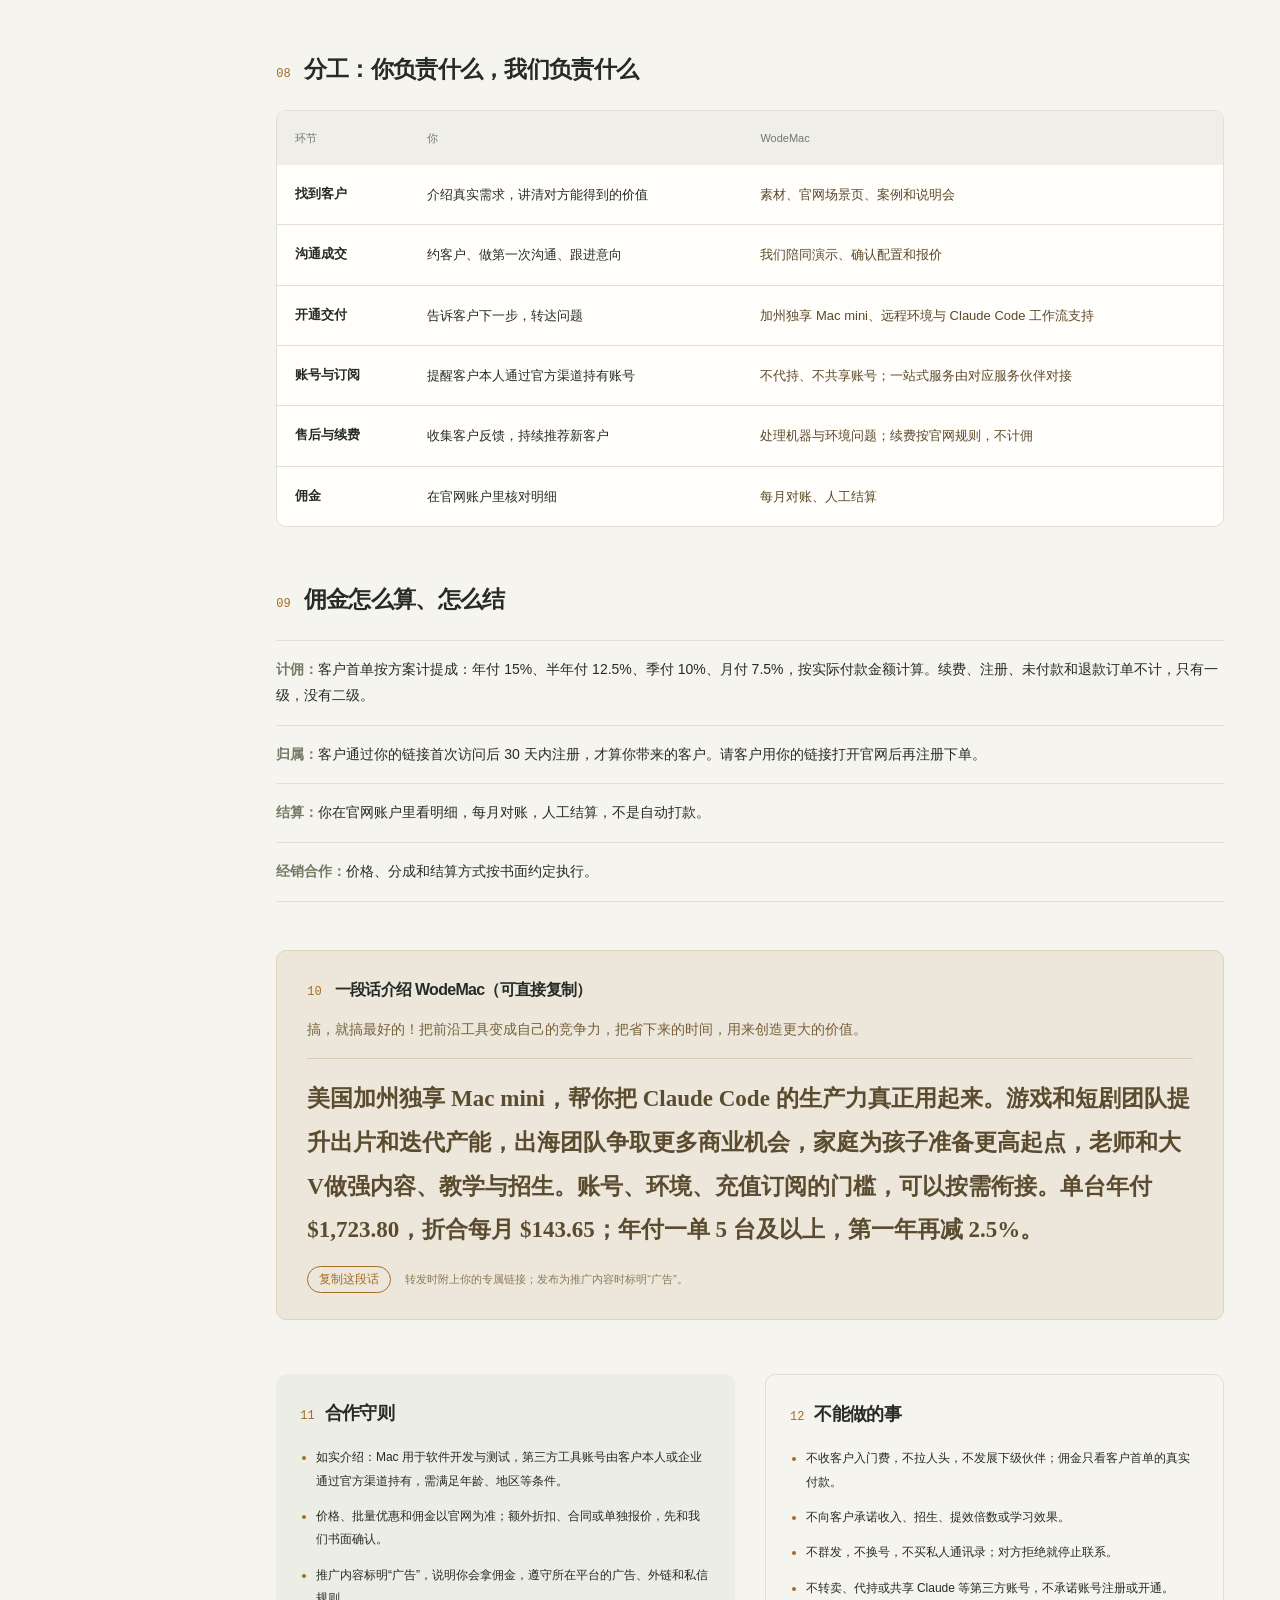
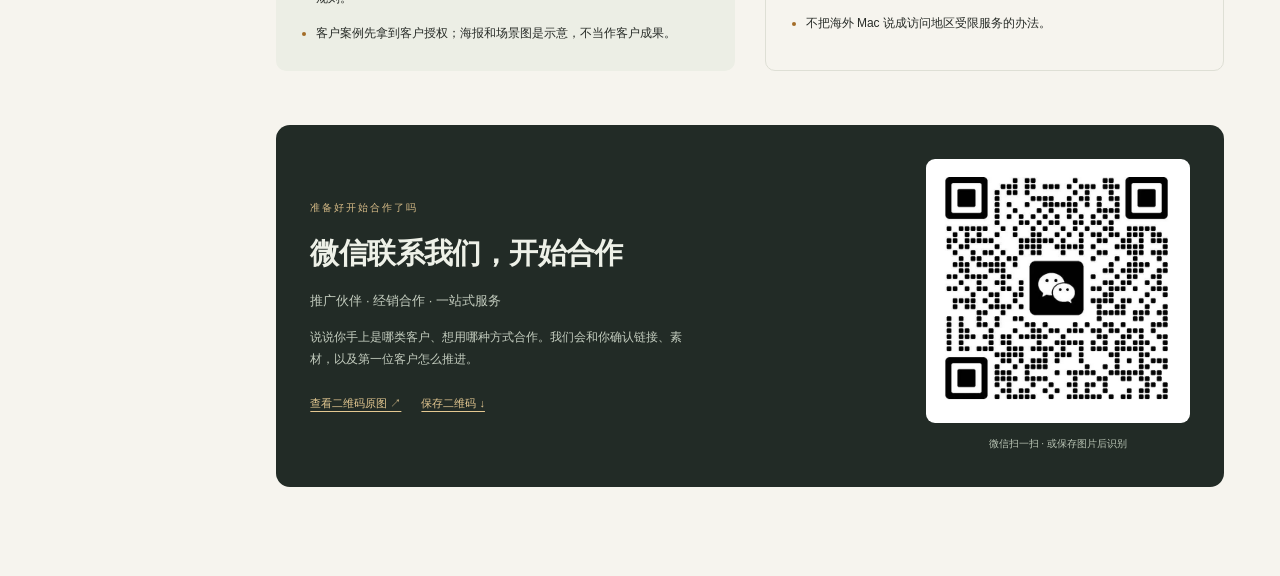
==== commit f82fd3d3: "Publish WodeMac plan, brand, and story posters" ====
--- a/index.html
+++ b/index.html
@@ -105,7 +105,7 @@
 
   <a class="materials-entry" href="materials.html">
     <div><span class="entry-label">伙伴工具箱 · 直接下载转发</span><h2>宣传素材 <span aria-hidden="true">↗</span></h2></div>
-    <p>品牌理念 · 游戏/短剧团队 · 出海企业 · AI 老师与大V · 学生家长 · 渠道伙伴 · 一站式服务<br><span>73 张场景化海报，一个卖点一张，每张一种视觉风格。</span></p>
+    <p>品牌理念 · 游戏/短剧团队 · 出海企业 · AI 老师与大V · 学生家长 · 渠道伙伴 · 一站式服务<br><span>品牌与场景海报，支持 PNG 原图下载和推广文案复制。</span></p>
   </a>
 
 
--- a/styles.css
+++ b/styles.css
@@ -80,7 +80,7 @@
 .save-image-tip{padding:10px 16px calc(14px + env(safe-area-inset-bottom));color:#aab3a5;font-size:12px;text-align:center}
 
 /* Promo copy under each poster. */
-.asset-promo{margin-top:12px;padding:11px 12px 12px;border:1px solid #e3dccb;border-radius:6px;background:#faf7ef}.asset-promo-label{font-size:10px;color:var(--gold);letter-spacing:.5px;margin-bottom:5px}.asset-promo-text{font-size:12px;line-height:1.85;color:var(--ink);white-space:pre-line;user-select:text;-webkit-user-select:text}.asset-copy{display:block;width:100%;margin-top:10px;min-height:36px;padding:7px 10px;border:1px solid var(--gold);border-radius:5px;background:transparent;color:var(--gold);font-size:12px}.asset-copy:hover{background:var(--gold-soft)}.asset-copy.copied{background:var(--gold);color:#fffefa}
+.asset-promo{margin-top:12px;padding:11px 12px 12px;border:1px solid #e3dccb;border-radius:6px;background:#faf7ef}.asset-promo-label{font-size:10px;color:var(--gold);letter-spacing:.5px;margin-bottom:5px}.asset-promo-text{font-size:12px;line-height:1.85;color:var(--ink);white-space:pre-line;overflow-wrap:anywhere;user-select:text;-webkit-user-select:text}.asset-copy{display:block;width:100%;margin-top:10px;min-height:36px;padding:7px 10px;border:1px solid var(--gold);border-radius:5px;background:transparent;color:var(--gold);font-size:12px}.asset-copy:hover{background:var(--gold-soft)}.asset-copy.copied{background:var(--gold);color:#fffefa}
 @media(max-width:700px){.asset-promo{padding:9px 9px 10px}.asset-promo-text{font-size:11px;line-height:1.8}.asset-copy{font-size:11px;min-height:40px}}
 .asset-card{display:flex;flex-direction:column}.asset-details{flex:1}.asset-description{margin-bottom:14px}.asset-promo{margin:0 0 14px}.asset-details .asset-download{margin-top:auto}
 
